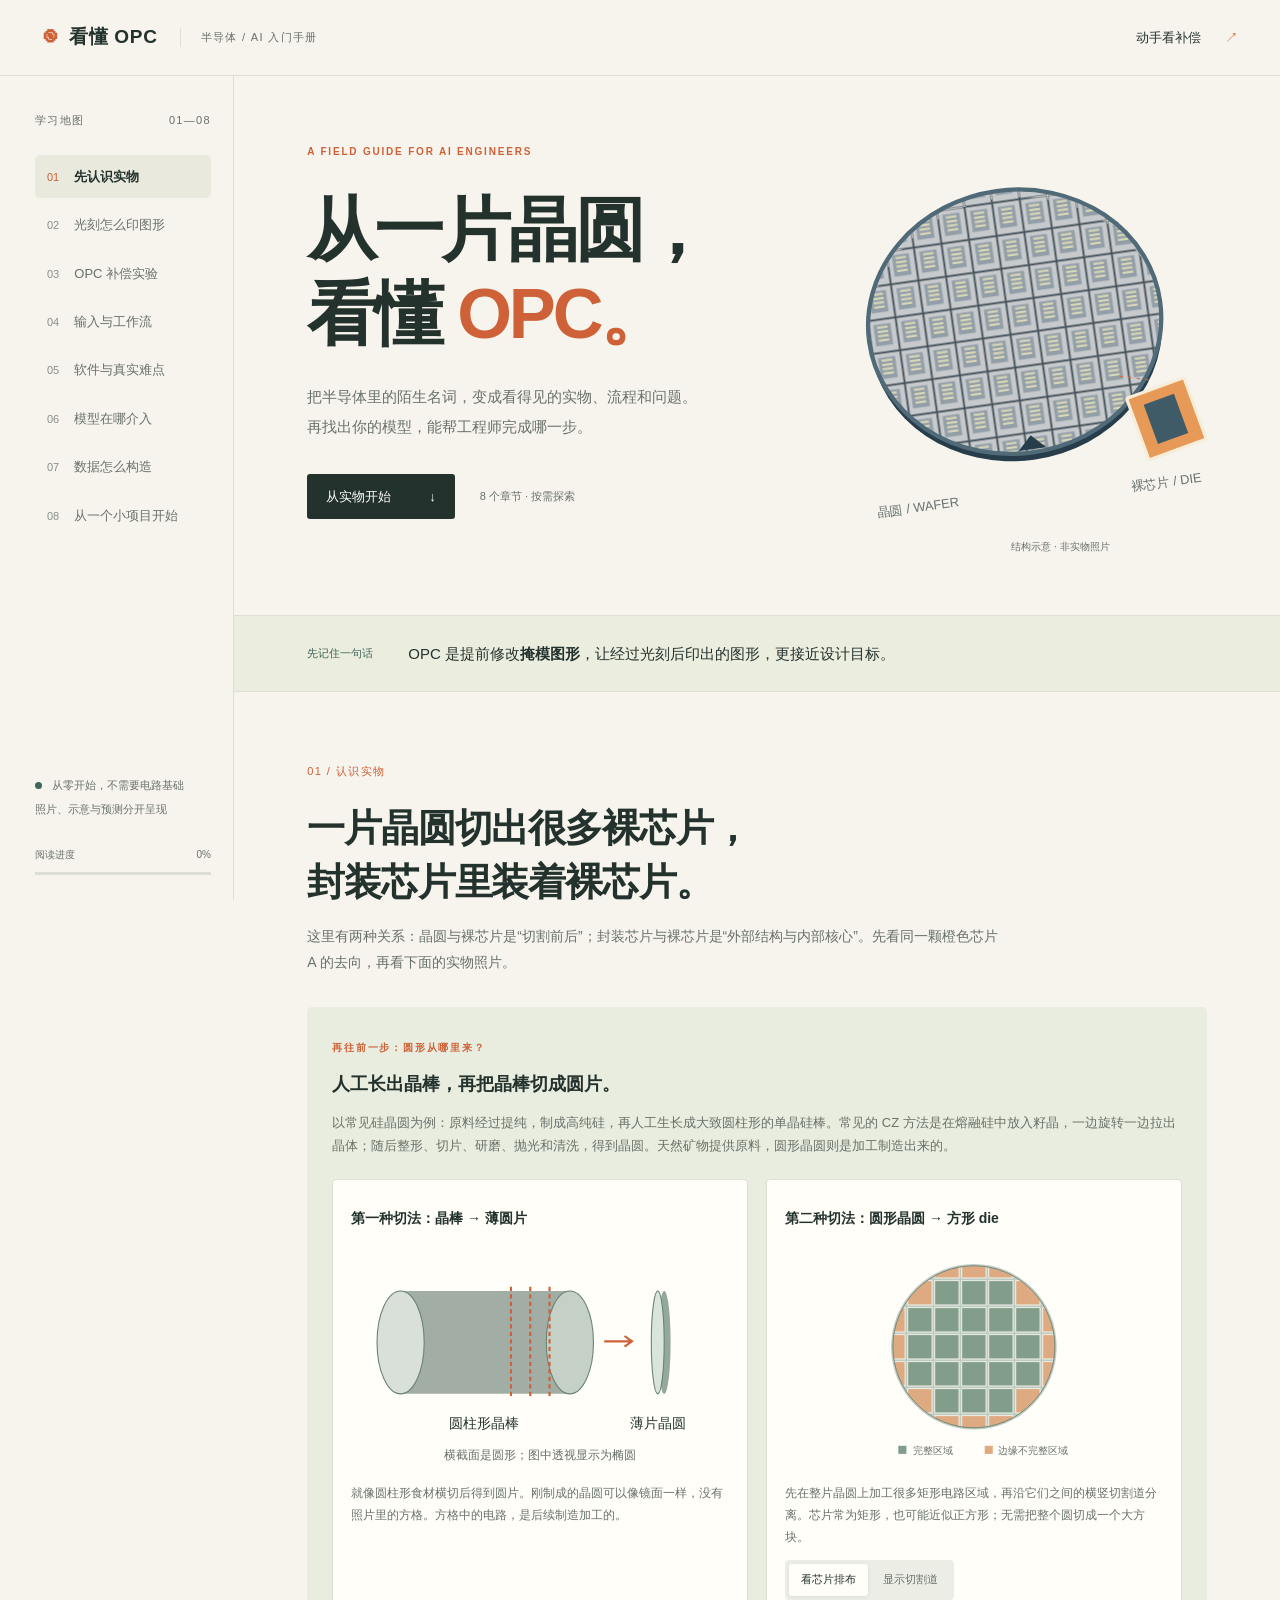
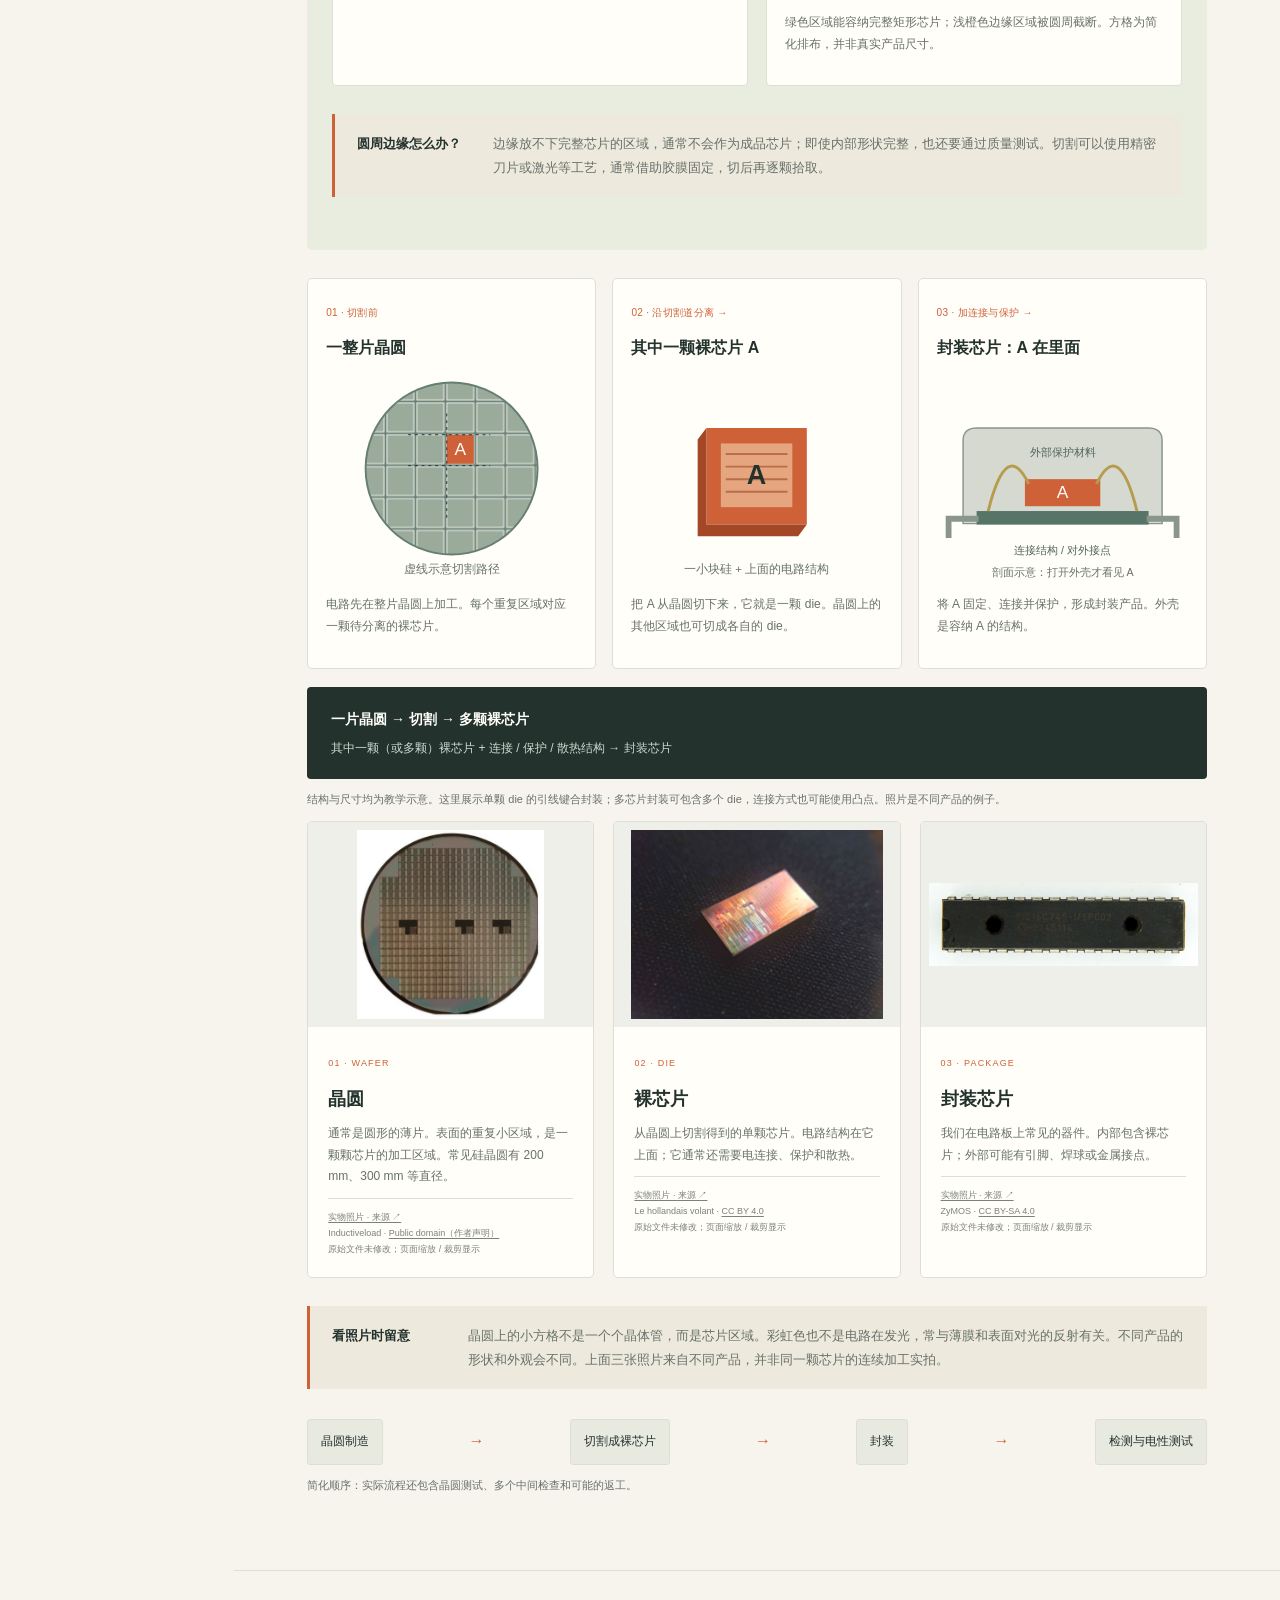
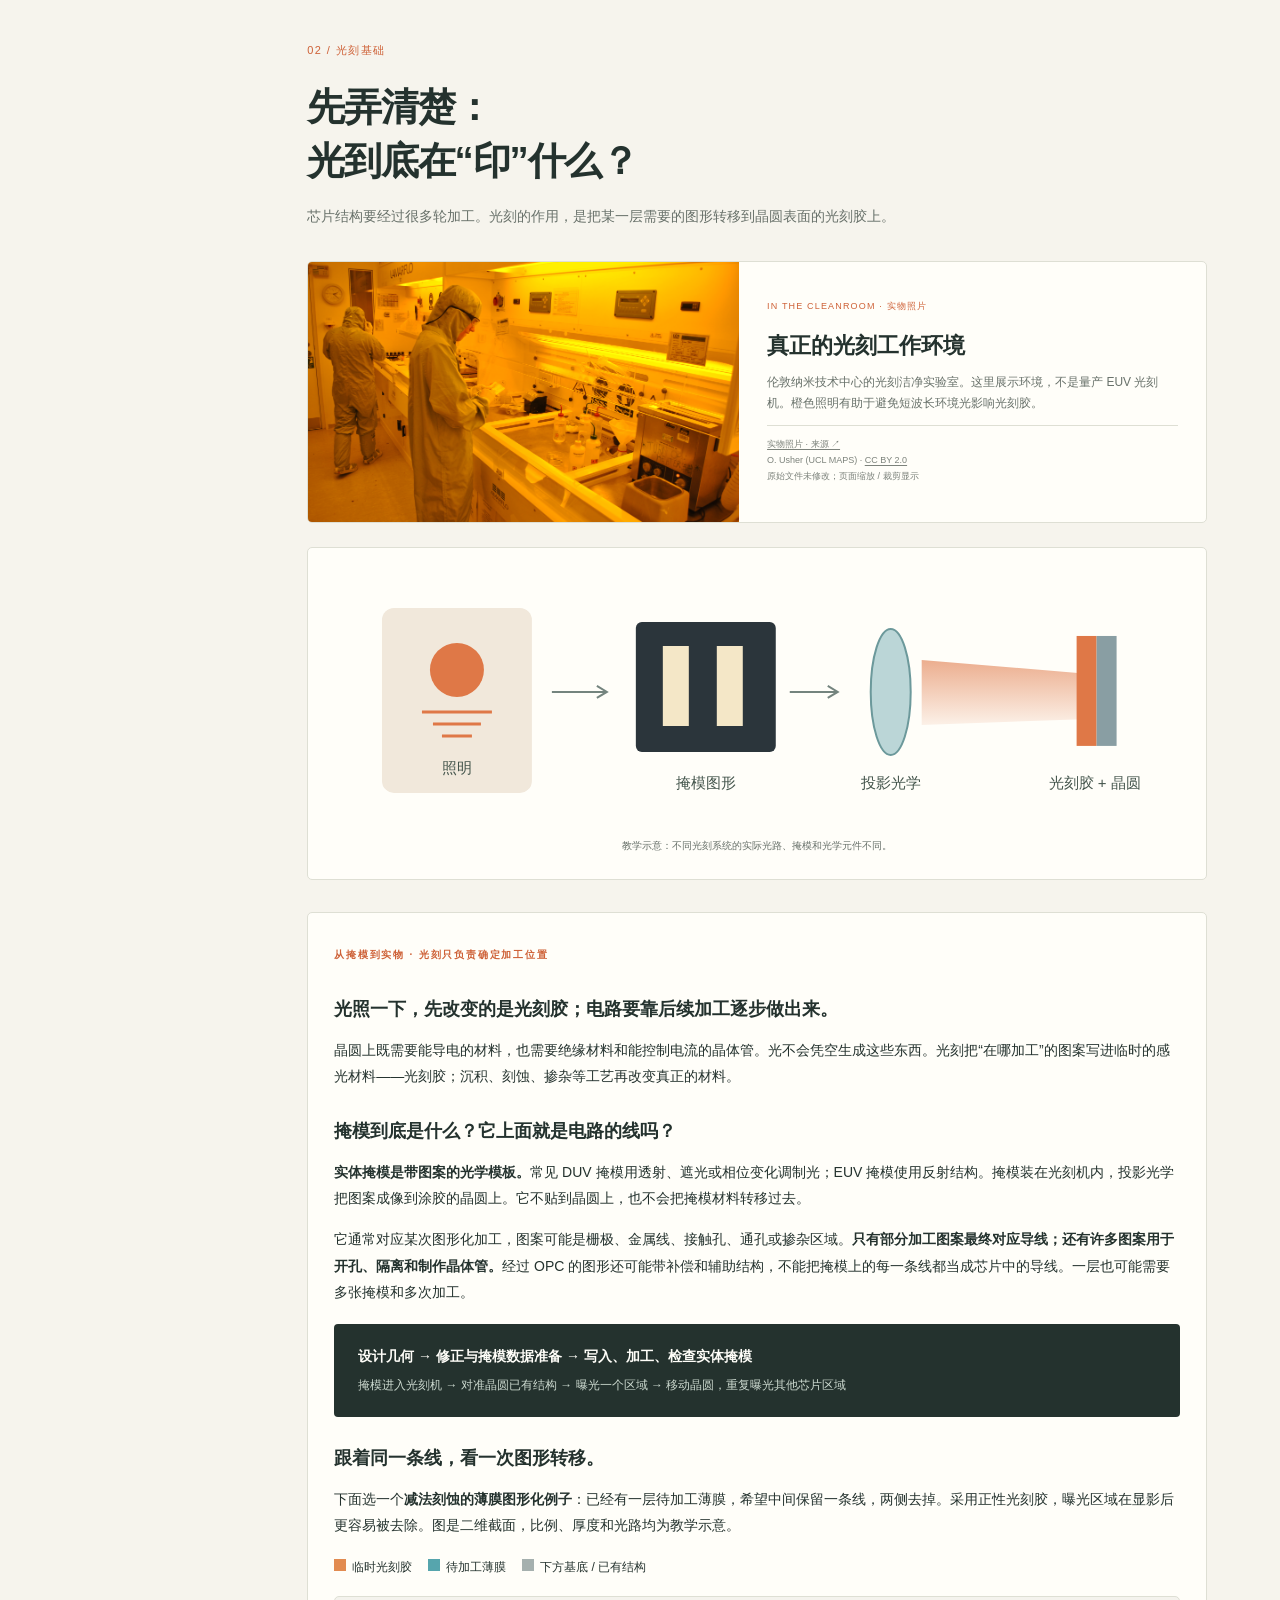
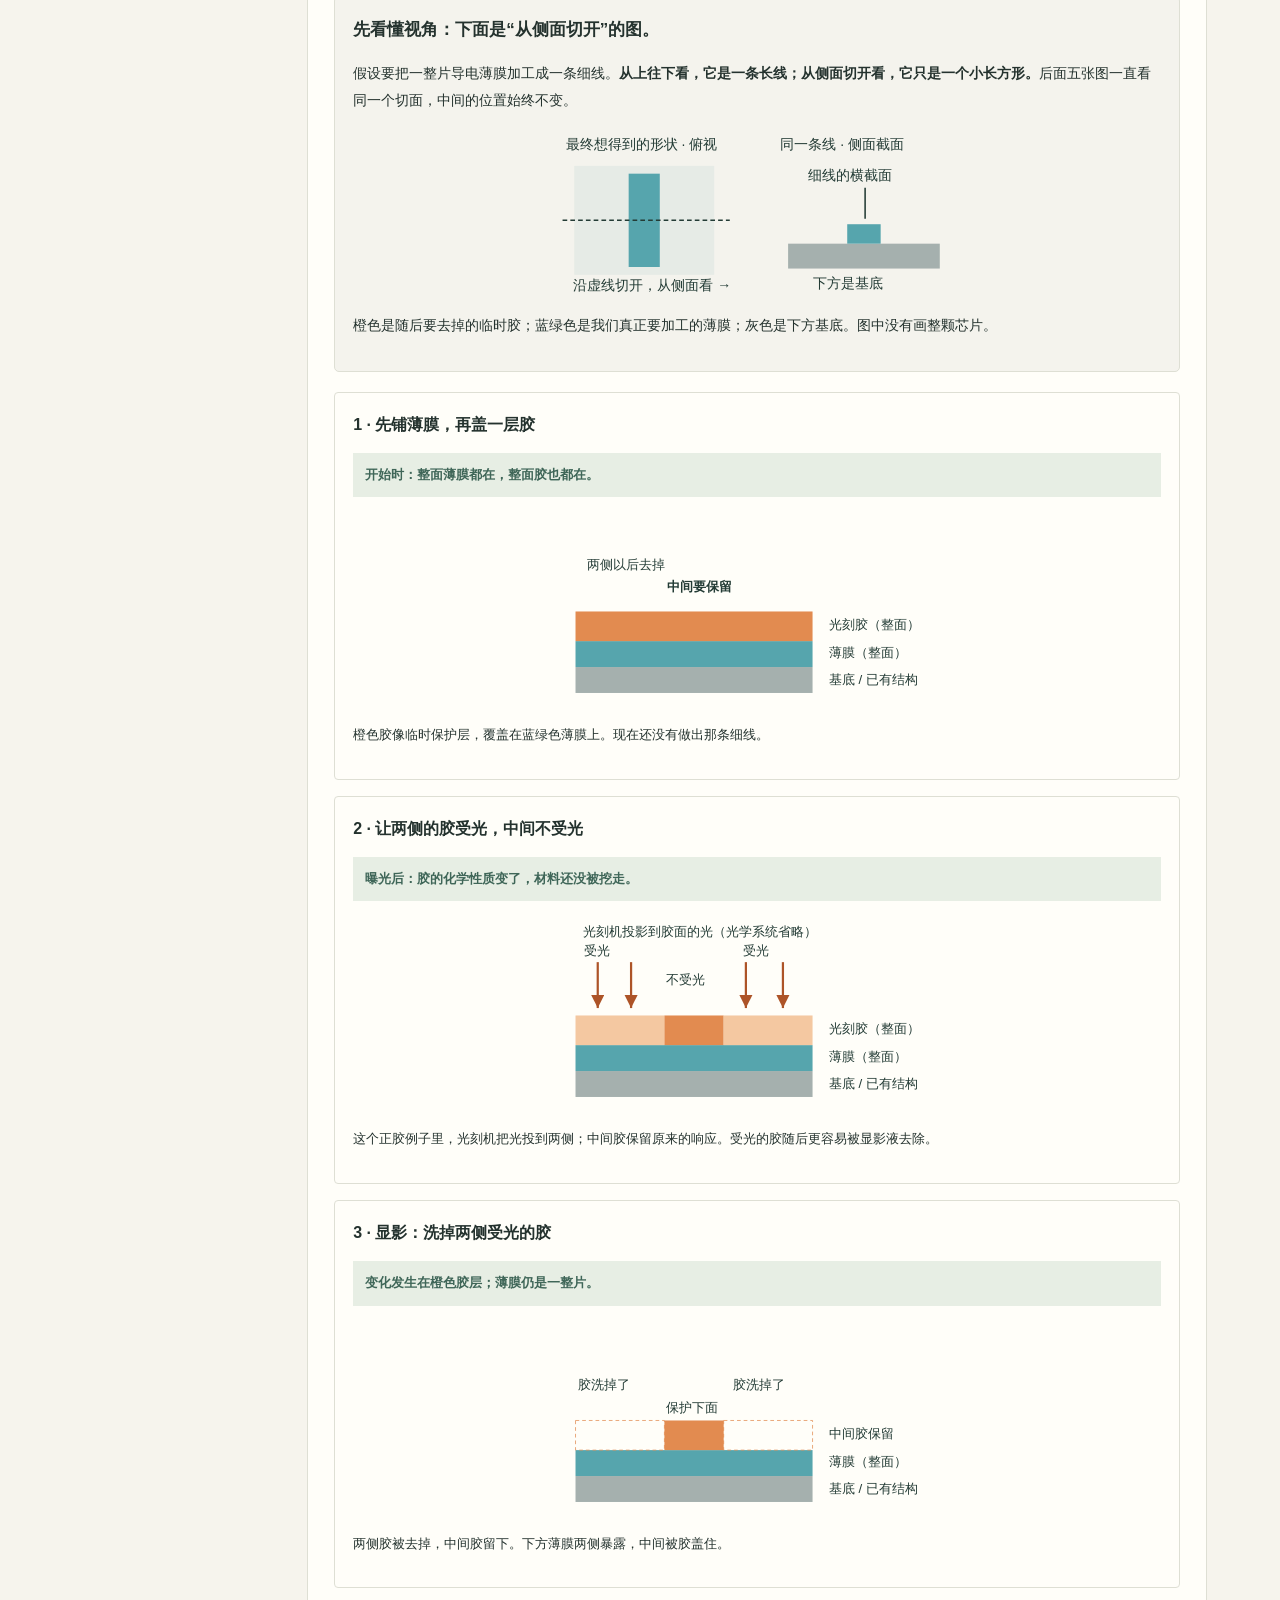
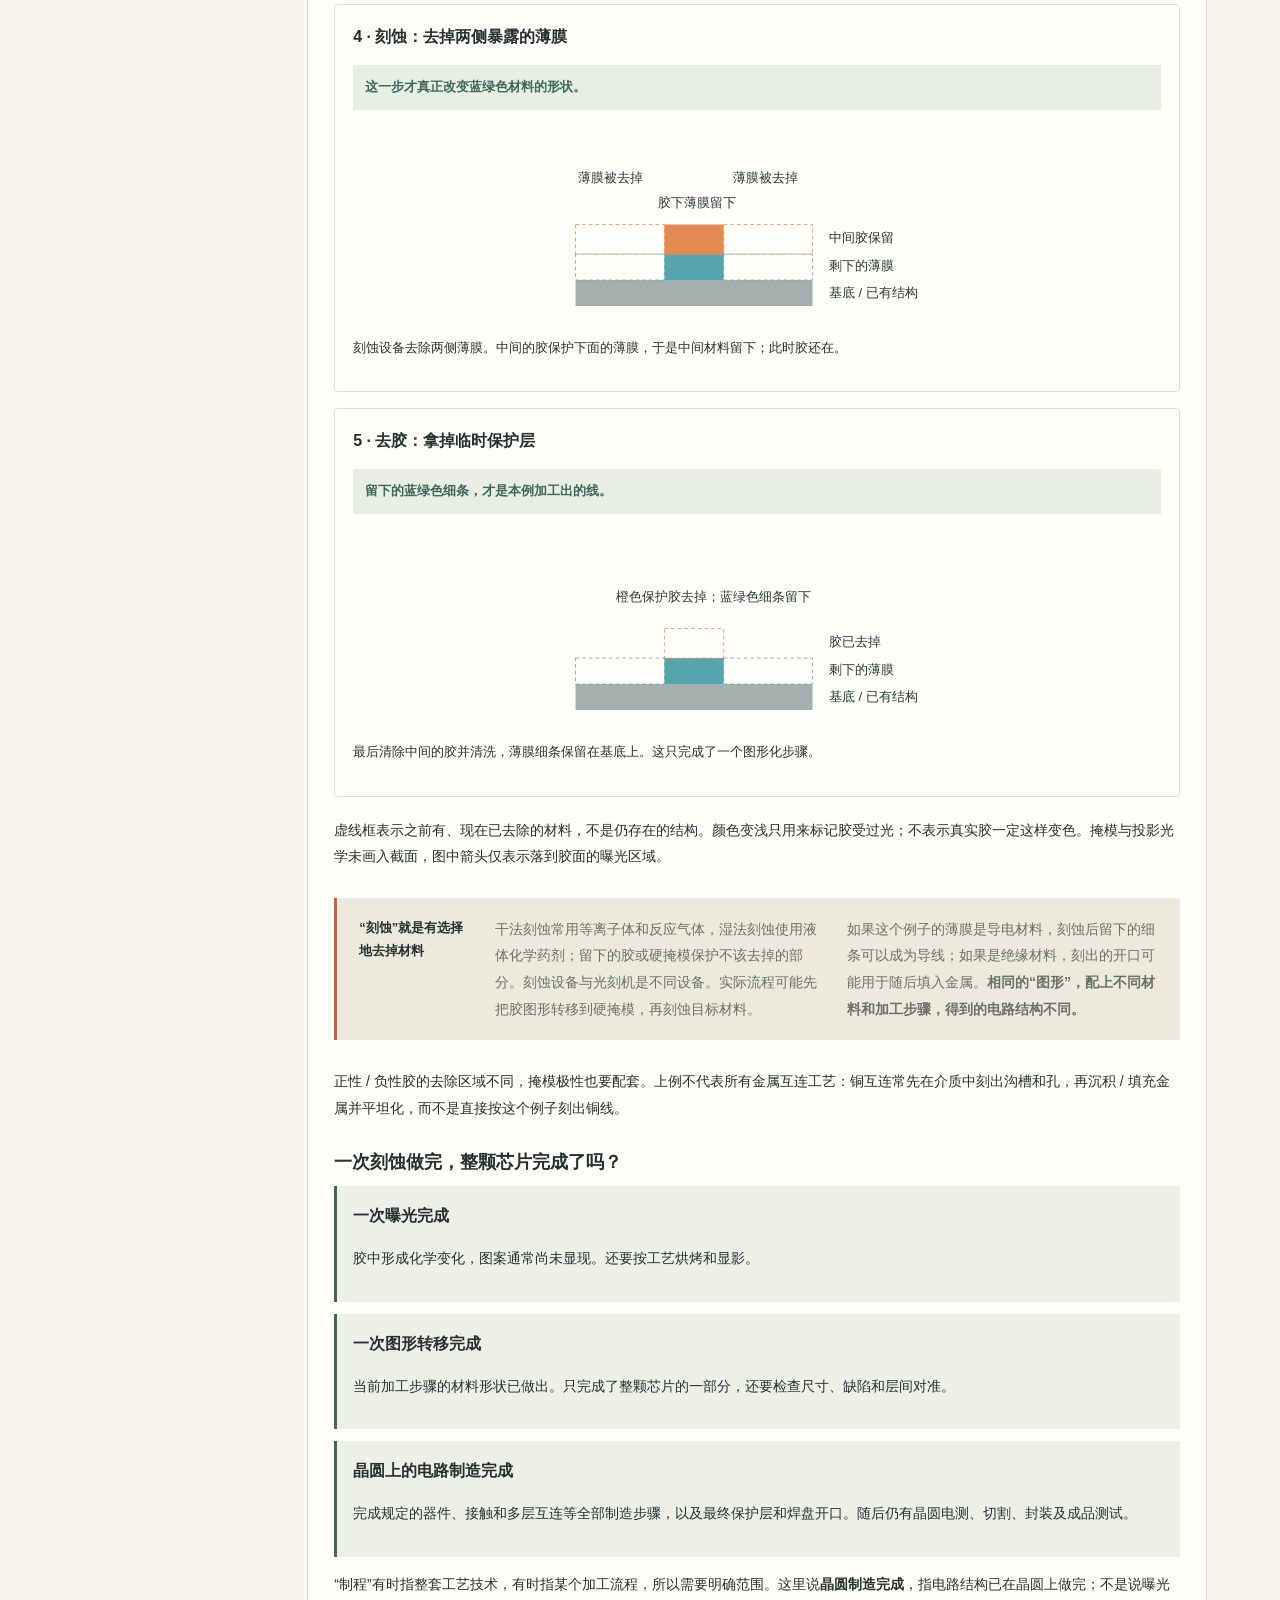
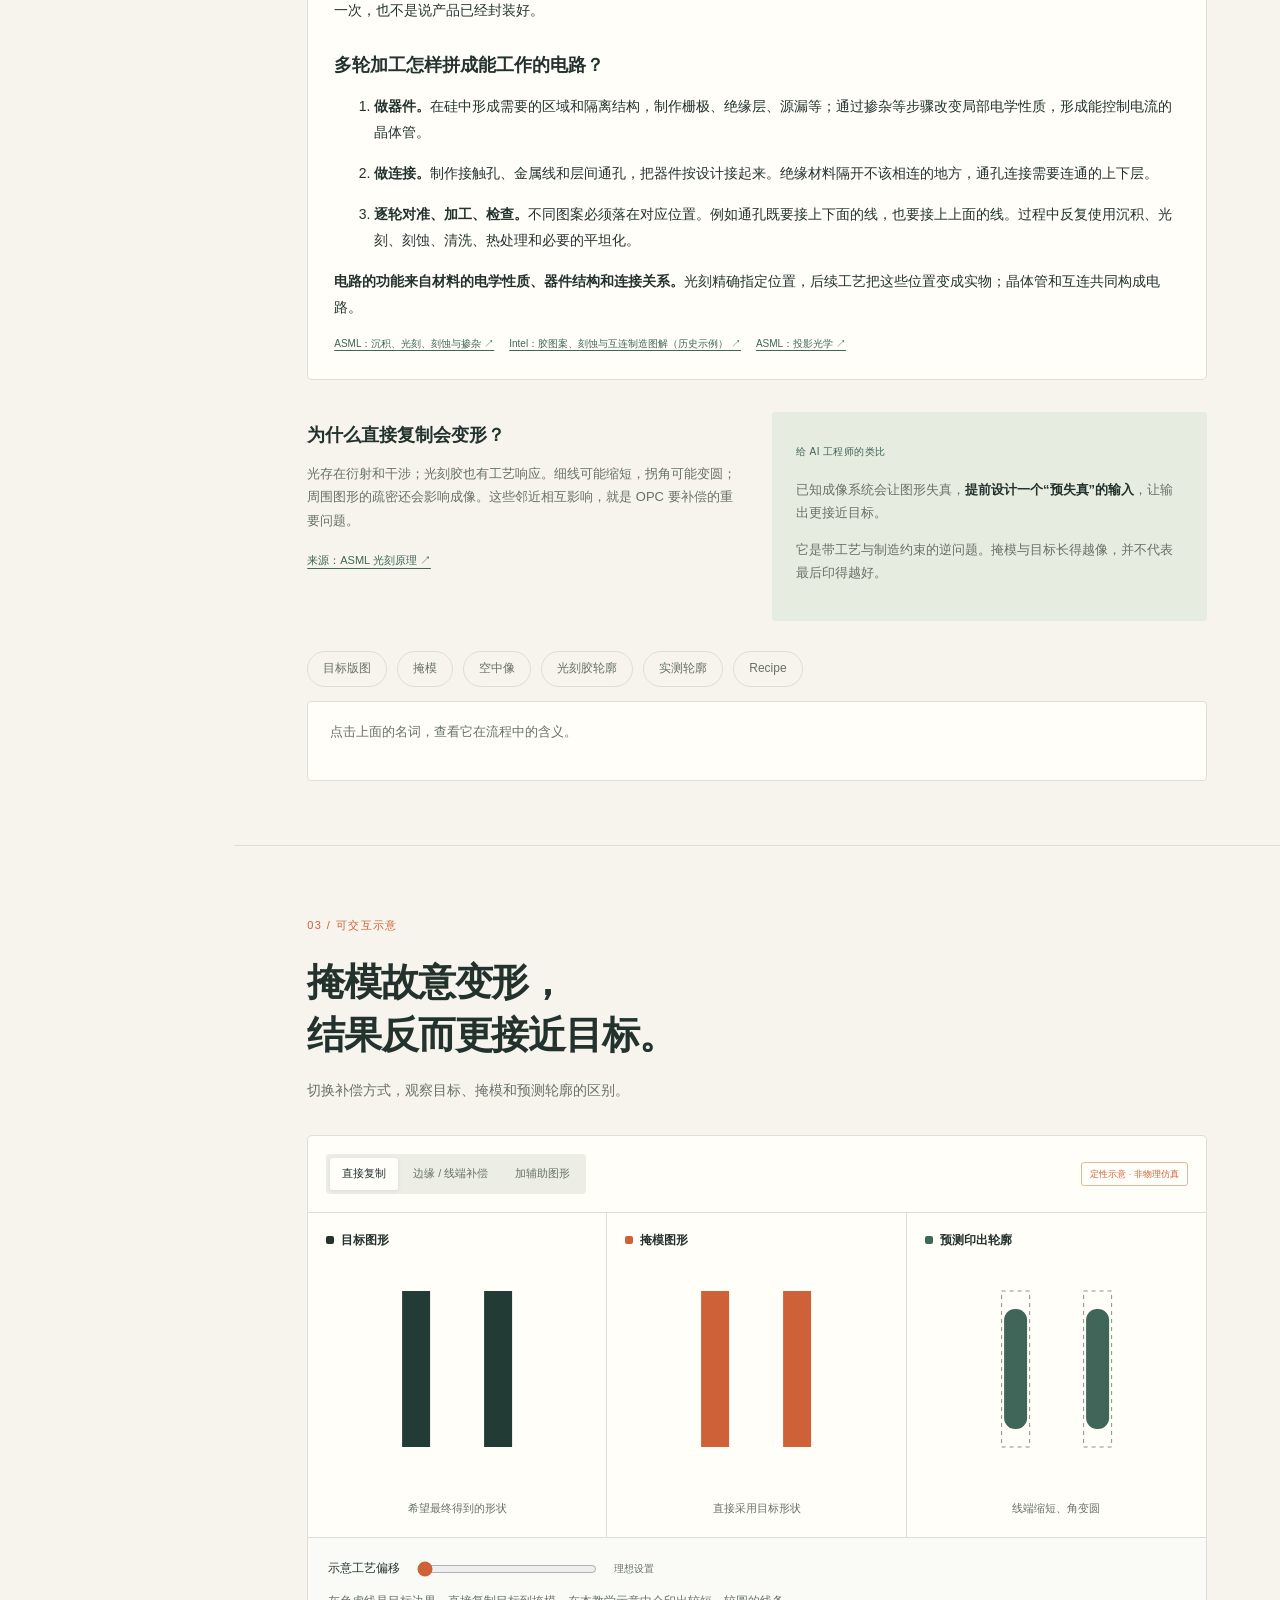
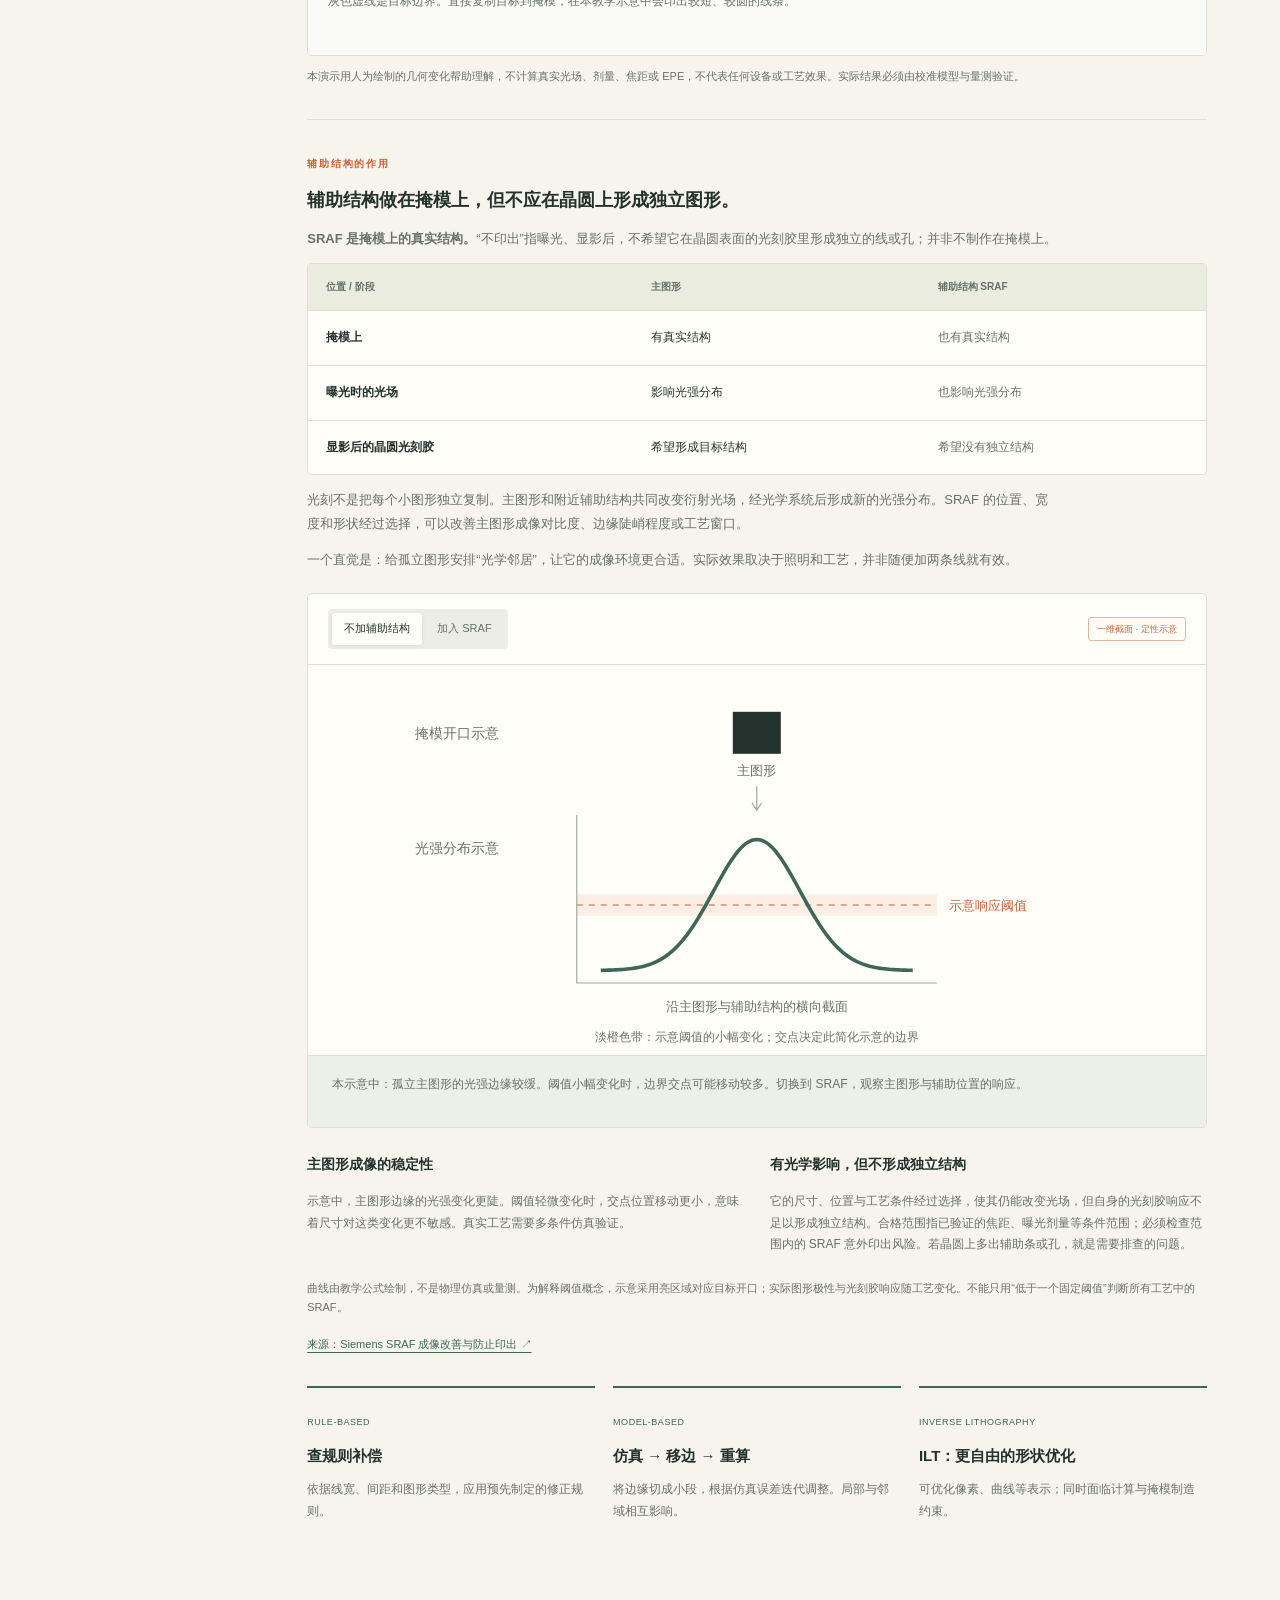
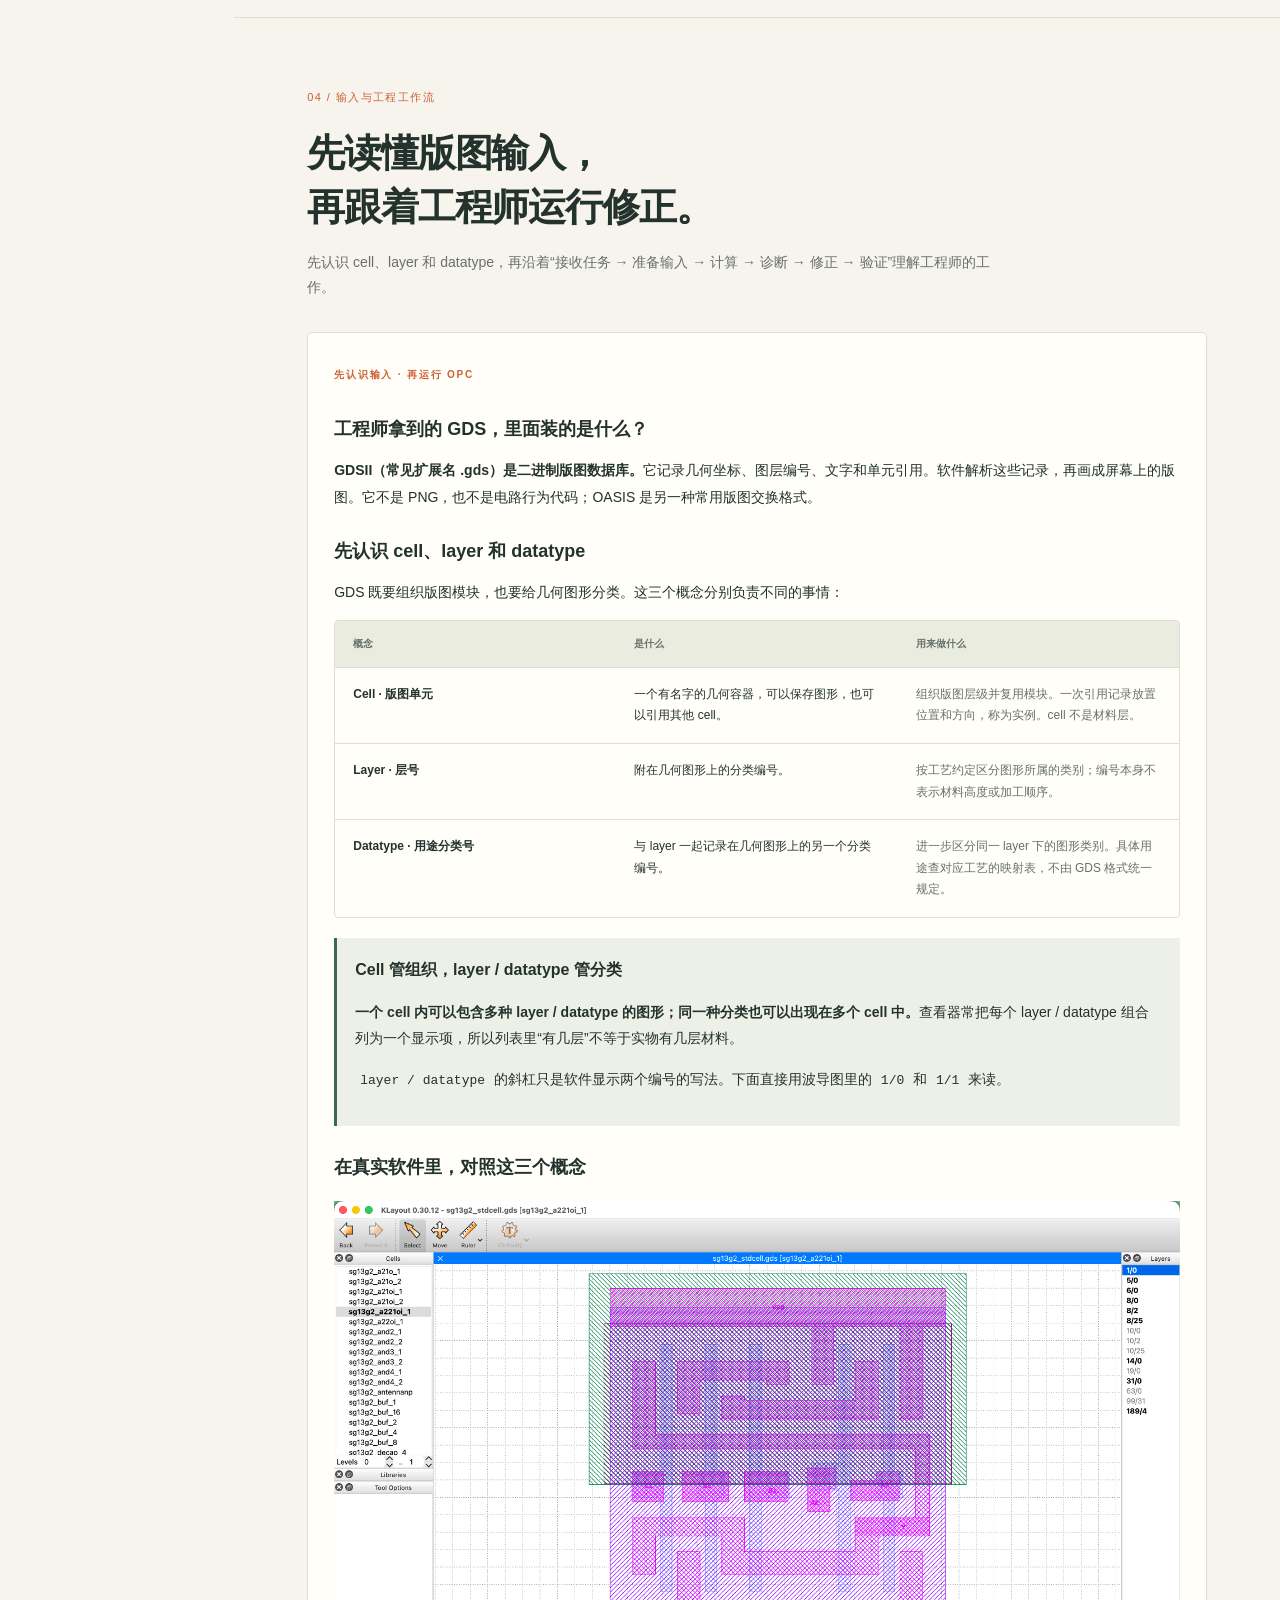
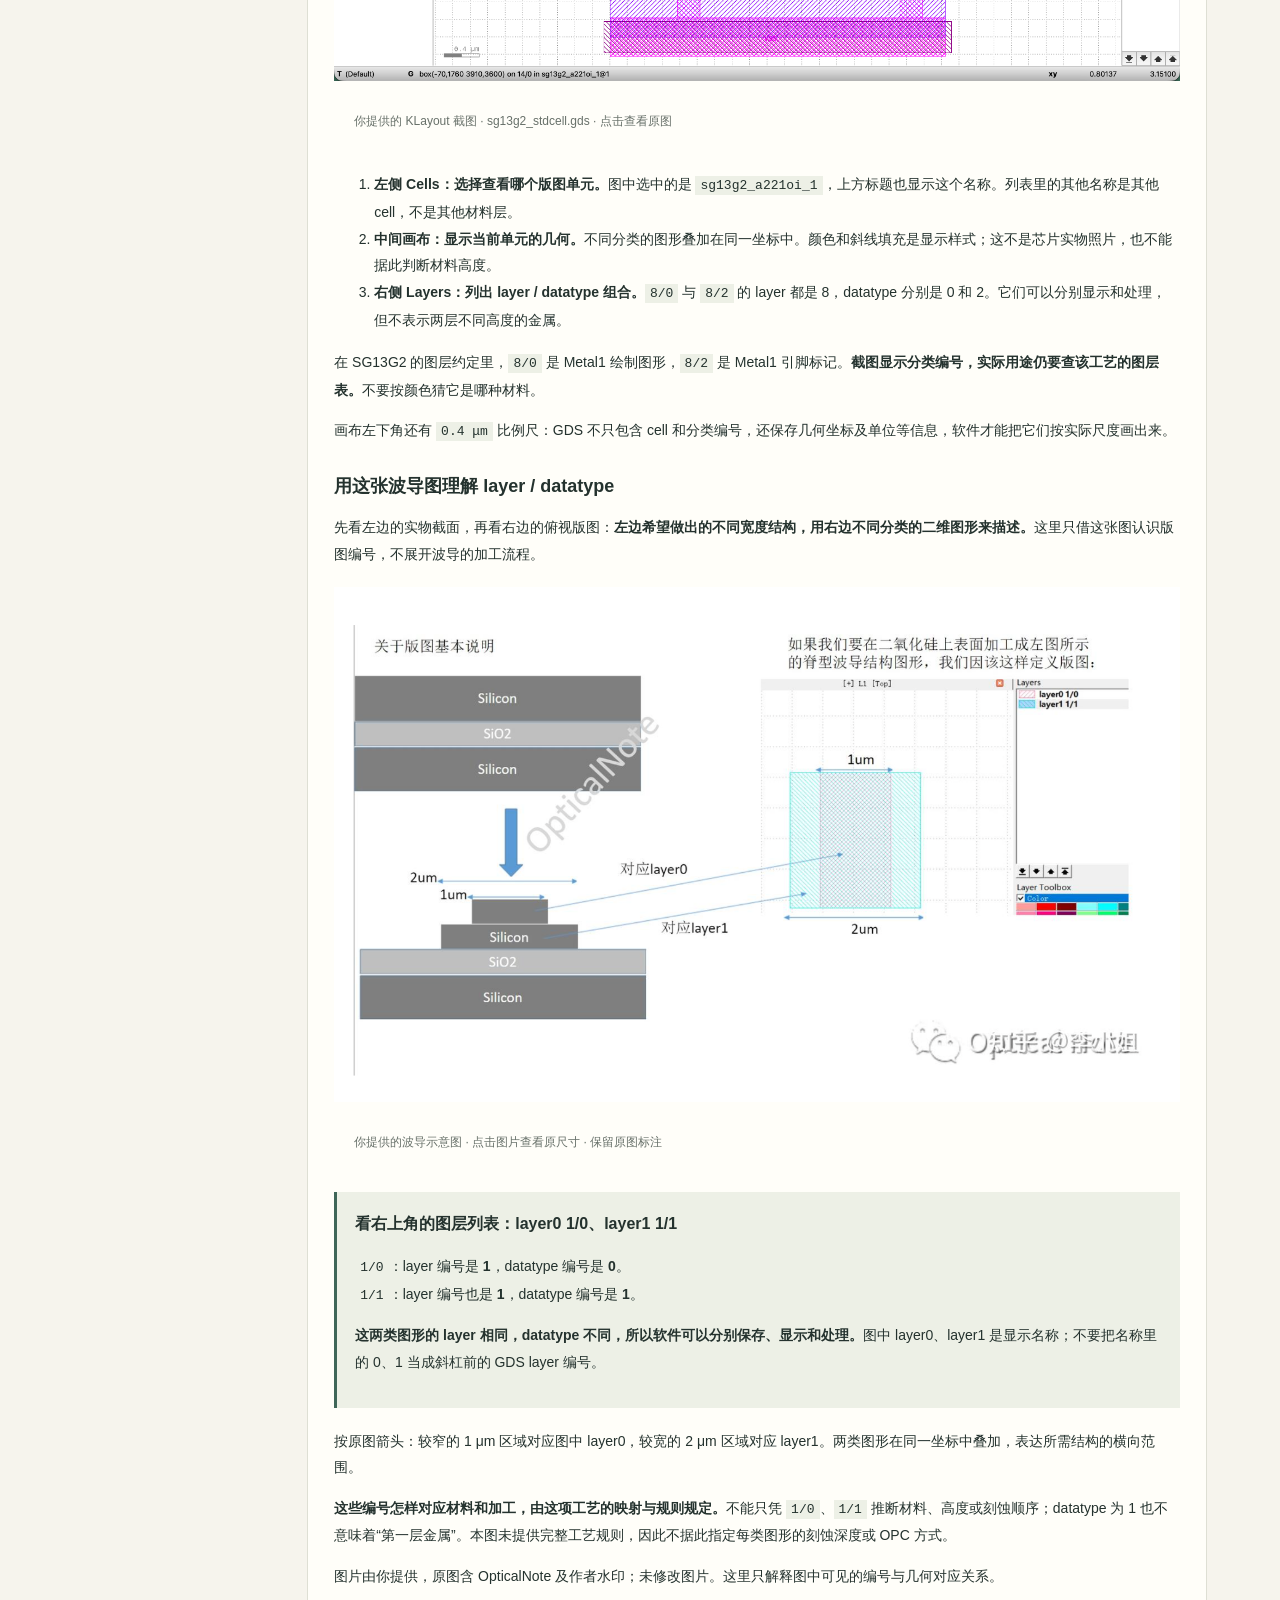
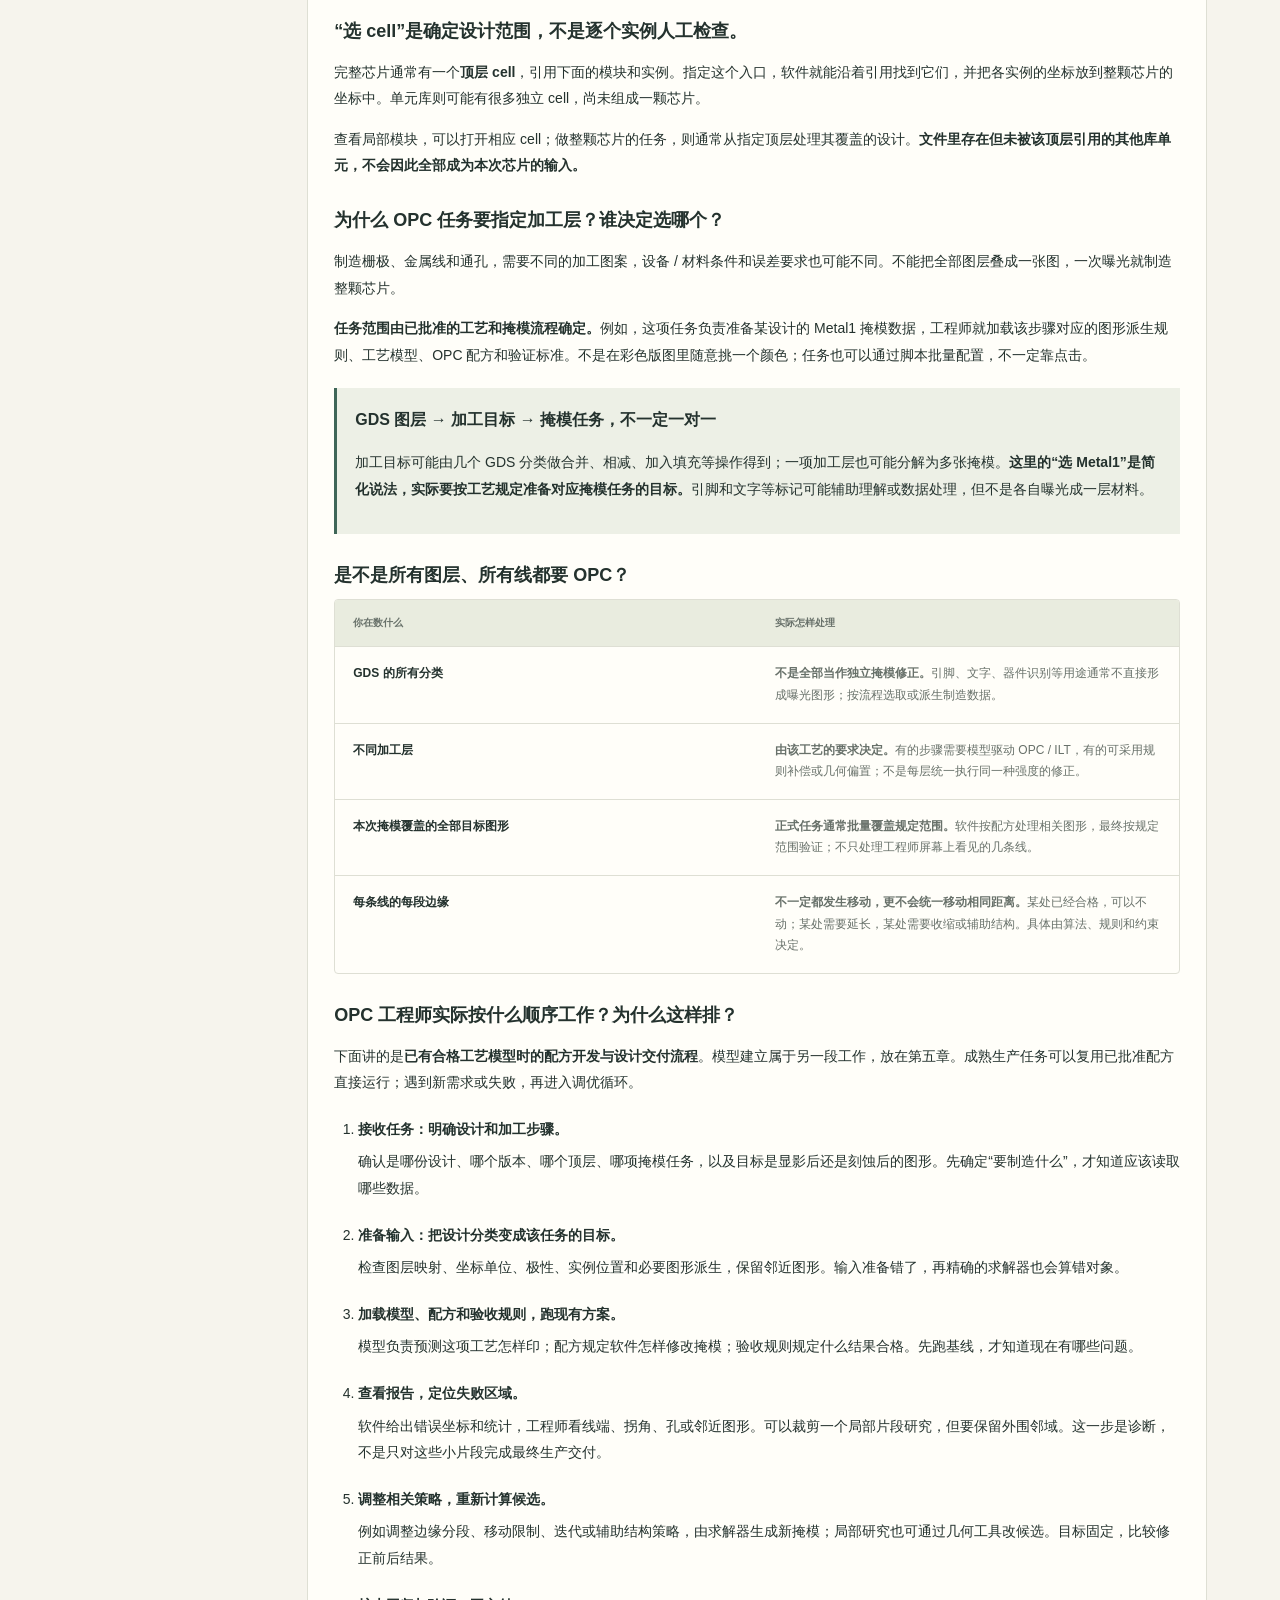
==== index.html @ 38f3eecf "Add supplied KLayout screenshot with cell and layer datatype explanation" ====
<!doctype html>
<html lang="zh-CN">
<head><meta charset="UTF-8"><meta name="viewport" content="width=device-width, initial-scale=1"><meta name="description" content="给 AI 工程师的 OPC 图解入门。认识晶圆、裸芯片、封装，探索光刻补偿、工具流程和模型数据。"><title>看懂 OPC · 从晶圆到模型</title><link rel="stylesheet" href="style.css?v=klayout-example"><style>.fabrication-steps svg{width:100%;max-width:400px;margin:8px auto}.fabrication-reading svg{width:100%;max-width:420px;margin:14px auto}</style></head>
<body>
<header class="topbar"><a class="brand" href="#"><span class="brand-icon">◉</span> 看懂 OPC<span class="brand-sub">半导体 / AI 入门手册</span></a><a class="top-action" href="#lab">动手看补偿 <span>↗</span></a></header>
<aside class="sidebar"><div class="sidebar-label">学习地图 <span>01—08</span></div><nav aria-label="章节导航"><a href="#objects">01 <span>先认识实物</span></a><a href="#lithography">02 <span>光刻怎么印图形</span></a><a href="#lab">03 <span>OPC 补偿实验</span></a><a href="#pipeline">04 <span>输入与工作流</span></a><a href="#tools">05 <span>软件与真实难点</span></a><a href="#ai">06 <span>模型在哪介入</span></a><a href="#data">07 <span>数据怎么构造</span></a><a href="#start">08 <span>从一个小项目开始</span></a></nav><div class="sidebar-note"><span class="tiny-dot"></span> 从零开始，不需要电路基础<br>照片、示意与预测分开呈现</div><div class="progress-label">阅读进度 <span id="progress-text">0%</span></div><div class="progress-track"><i id="progress-bar"></i></div></aside>
<main>
<section class="hero"><div class="eyebrow">A FIELD GUIDE FOR AI ENGINEERS</div><h1>从一片晶圆，<br>看懂 <em>OPC。</em></h1><p class="hero-copy">把半导体里的陌生名词，变成看得见的实物、流程和问题。<br>再找出你的模型，能帮工程师完成哪一步。</p><div class="hero-bottom"><a class="button" href="#objects">从实物开始 <span>↓</span></a><span>8 个章节 · 按需探索</span></div><div class="hero-diagram" aria-label="晶圆到裸芯片到封装的教学示意"><svg viewBox="0 0 400 340" role="img"><defs><pattern id="wafer-grid" width="26" height="31" patternUnits="userSpaceOnUse"><rect width="25" height="30" fill="#c7cacc" stroke="#666e73" stroke-width="1"/><rect x="4" y="4" width="16" height="20" fill="#939fa8"/><path d="M7 7h10M7 11h10M7 15h10M7 19h10" stroke="#d7d6b7" stroke-width="2"/></pattern></defs><ellipse cx="187" cy="150" rx="137" ry="123" fill="#273d4c"/><ellipse cx="187" cy="143" rx="137" ry="123" fill="url(#wafer-grid)" stroke="#516a78" stroke-width="4"/><path d="M174 263l13-13 13 13" fill="#273d4c"/><rect x="286" y="222" width="57" height="61" rx="2" fill="#e79a57" stroke="#f7edd8" stroke-width="3" transform="rotate(-12 314 252)"/><rect x="299" y="233" width="30" height="39" fill="#405b68" transform="rotate(-12 314 252)"/><path d="M277 207l29 8" stroke="#d96835" stroke-dasharray="3 5"/><text x="35" y="306" fill="#66716f" font-size="12">晶圆 / WAFER</text><text x="273" y="315" fill="#66716f" font-size="12">裸芯片 / DIE</text></svg><span class="diagram-label">结构示意 · 非实物照片</span></div></section>
<div class="intro-strip"><span>先记住一句话</span><p>OPC 是提前修改<strong>掩模图形</strong>，让经过光刻后印出的图形，更接近设计目标。</p></div>

<section id="objects" class="chapter"><div class="chapter-head"><span class="chapter-number">01 / 认识实物</span><h2>一片晶圆切出很多裸芯片，<br>封装芯片里装着裸芯片。</h2><p>这里有两种关系：晶圆与裸芯片是“切割前后”；封装芯片与裸芯片是“外部结构与内部核心”。先看同一颗橙色芯片 A 的去向，再看下面的实物照片。</p></div>
<div class="wafer-origin" id="wafer-origin"><span class="eyebrow">再往前一步：圆形从哪里来？</span><h3>人工长出晶棒，再把晶棒切成圆片。</h3><p>以常见硅晶圆为例：原料经过提纯，制成高纯硅，再人工生长成大致圆柱形的单晶硅棒。常见的 CZ 方法是在熔融硅中放入籽晶，一边旋转一边拉出晶体；随后整形、切片、研磨、抛光和清洗，得到晶圆。天然矿物提供原料，圆形晶圆则是加工制造出来的。</p>
<div class="wafer-origin-grid"><article><h4>第一种切法：晶棒 → 薄圆片</h4><svg viewBox="0 0 350 210" role="img" aria-label="圆柱形硅晶棒沿横截面切成薄片，圆截面决定晶圆是圆形"><path d="M45 42h158v96H45z" fill="#a2aea5"/><ellipse cx="45" cy="90" rx="22" ry="48" fill="#d9dfd9" stroke="#698173"/><ellipse cx="203" cy="90" rx="22" ry="48" fill="#c5d1c7" stroke="#698173"/><path d="M148 38v104M166 38v104M184 38v104" stroke="#ce6137" stroke-width="2" stroke-dasharray="4 3"/><path d="M235 89h26m-7-5 7 5-7 5" fill="none" stroke="#ce6137" stroke-width="2"/><ellipse cx="291" cy="90" rx="6" ry="48" fill="#95a99b"/><ellipse cx="285" cy="90" rx="6" ry="48" fill="#d9e4da" stroke="#698173"/><text x="123" y="170" text-anchor="middle" font-size="13" fill="#24322e">圆柱形晶棒</text><text x="285" y="170" text-anchor="middle" font-size="13" fill="#24322e">薄片晶圆</text><text x="175" y="199" text-anchor="middle" font-size="11" fill="#68716a">横截面是圆形；图中透视显示为椭圆</text></svg><p>就像圆柱形食材横切后得到圆片。刚制成的晶圆可以像镜面一样，没有照片里的方格。方格中的电路，是后续制造加工的。</p></article>
<article><h4>第二种切法：圆形晶圆 → 方形 die</h4><svg id="dicing-figure" viewBox="0 0 350 250" role="img" aria-label="圆形晶圆中排列矩形芯片，完整芯片位于内部，边缘不完整区域不会作为成品芯片"></svg><p>先在整片晶圆上加工很多矩形电路区域，再沿它们之间的横竖切割道分离。芯片常为矩形，也可能近似正方形；无需把整个圆切成一个大方块。</p><div class="segmented" role="group" aria-label="查看晶圆切割"><button data-dicing="layout" class="active" aria-pressed="true">看芯片排布</button><button data-dicing="cuts" aria-pressed="false">显示切割道</button></div><p id="dicing-caption" class="small" aria-live="polite"></p></article></div>
<div class="note"><strong>圆周边缘怎么办？</strong><p>边缘放不下完整芯片的区域，通常不会作为成品芯片；即使内部形状完整，也还要通过质量测试。切割可以使用精密刀片或激光等工艺，通常借助胶膜固定，切后再逐颗拾取。</p></div>
</div>
<div class="relationship-grid">
<article class="relationship-step"><span class="step-kicker">01 · 切割前</span><h3>一整片晶圆</h3><svg viewBox="0 0 260 220" role="img" aria-label="晶圆上有多个芯片区域，其中 A 被高亮"><defs><clipPath id="rel-circle"><circle cx="130" cy="102" r="88"/></clipPath><pattern id="rel-grid" width="31" height="33" patternUnits="userSpaceOnUse"><rect x="1" y="1" width="28" height="30" fill="#9aaa9b" stroke="#f6f4ed" stroke-width="1"/></pattern></defs><circle cx="130" cy="102" r="90" fill="#657e72"/><circle cx="130" cy="102" r="88" fill="url(#rel-grid)"/><g clip-path="url(#rel-circle)"><rect x="125" y="67" width="28" height="30" fill="#ce6137"/><text x="139" y="88" fill="white" font-size="18" text-anchor="middle">A</text></g><path d="M125 45v110M85 67h85M85 99h85" stroke="#24322e" stroke-width="1" stroke-dasharray="3 4"/><text x="130" y="210" text-anchor="middle" fill="#68716a" font-size="12">虚线示意切割路径</text></svg><p>电路先在整片晶圆上加工。每个重复区域对应一颗待分离的裸芯片。</p></article>
<article class="relationship-step"><span class="step-kicker">02 · 沿切割道分离 →</span><h3>其中一颗裸芯片 A</h3><svg viewBox="0 0 260 220" role="img" aria-label="从晶圆切下的橙色裸芯片 A"><path d="M78 60h104v100H78z" fill="#ce6137"/><path d="M78 160h104l-9 12H69V72l9-12z" fill="#a34727"/><rect x="93" y="76" width="74" height="66" fill="#e5a57e"/><path d="M98 87h64M98 100h64M98 113h64M98 126h64" stroke="#bb6c49" stroke-width="2"/><text x="130" y="118" fill="#24322e" font-size="28" font-weight="600" text-anchor="middle">A</text><text x="130" y="210" text-anchor="middle" fill="#68716a" font-size="12">一小块硅 + 上面的电路结构</text></svg><p>把 A 从晶圆切下来，它就是一颗 die。晶圆上的其他区域也可切成各自的 die。</p></article>
<article class="relationship-step"><span class="step-kicker">03 · 加连接与保护 →</span><h3>封装芯片：A 在里面</h3><svg viewBox="0 0 260 220" role="img" aria-label="引线键合封装剖面，内部为裸芯片 A，外部为保护材料和连接结构"><path d="M27 73q0-13 14-13h178q14 0 14 13v86H27z" fill="#d5d9cf" stroke="#899689" stroke-width="1.5"/><rect x="41" y="146" width="178" height="14" fill="#567568"/><rect x="91" y="113" width="78" height="28" fill="#ce6137"/><text x="130" y="133" fill="white" font-size="18" text-anchor="middle">A</text><path d="M95 118Q72 70 53 146M165 118Q188 70 207 146" fill="none" stroke="#b79c50" stroke-width="3"/><path d="M43 154H12v20M217 154h31v20" fill="none" stroke="#899689" stroke-width="6"/><text x="130" y="89" fill="#53645b" font-size="11" text-anchor="middle">外部保护材料</text><text x="130" y="190" fill="#53645b" font-size="11" text-anchor="middle">连接结构 / 对外接点</text><text x="130" y="213" fill="#68716a" font-size="11" text-anchor="middle">剖面示意：打开外壳才看见 A</text></svg><p>将 A 固定、连接并保护，形成封装产品。外壳是容纳 A 的结构。</p></article>
</div>
<div class="relationship-equation"><strong>一片晶圆 → 切割 → 多颗裸芯片</strong><span>其中一颗（或多颗）裸芯片 + 连接 / 保护 / 散热结构 → 封装芯片</span></div>
<p class="small muted">结构与尺寸均为教学示意。这里展示单颗 die 的引线键合封装；多芯片封装可包含多个 die，连接方式也可能使用凸点。照片是不同产品的例子。</p>
<div class="photo-grid"><figure class="photo-card" data-photo="wafer"><div class="photo-frame"><div class="photo-loading">晶圆实物照片</div></div><figcaption><span class="photo-tag">01 · WAFER</span><h3>晶圆</h3><p>通常是圆形的薄片。表面的重复小区域，是一颗颗芯片的加工区域。常见硅晶圆有 200 mm、300 mm 等直径。</p><div class="photo-credit"></div></figcaption></figure><figure class="photo-card" data-photo="die"><div class="photo-frame"><div class="photo-loading">裸芯片实物照片</div></div><figcaption><span class="photo-tag">02 · DIE</span><h3>裸芯片</h3><p>从晶圆上切割得到的单颗芯片。电路结构在它上面；它通常还需要电连接、保护和散热。</p><div class="photo-credit"></div></figcaption></figure><figure class="photo-card" data-photo="package"><div class="photo-frame"><div class="photo-loading">封装芯片实物照片</div></div><figcaption><span class="photo-tag">03 · PACKAGE</span><h3>封装芯片</h3><p>我们在电路板上常见的器件。内部包含裸芯片；外部可能有引脚、焊球或金属接点。</p><div class="photo-credit"></div></figcaption></figure></div><div class="note"><strong>看照片时留意</strong><p>晶圆上的小方格不是一个个晶体管，而是芯片区域。彩虹色也不是电路在发光，常与薄膜和表面对光的反射有关。不同产品的形状和外观会不同。上面三张照片来自不同产品，并非同一颗芯片的连续加工实拍。</p></div><div class="journey"><span>晶圆制造</span><b>→</b><span>切割成裸芯片</span><b>→</b><span>封装</span><b>→</b><span>检测与电性测试</span></div><p class="small muted">简化顺序：实际流程还包含晶圆测试、多个中间检查和可能的返工。</p></section>

<section id="lithography" class="chapter"><div class="chapter-head"><span class="chapter-number">02 / 光刻基础</span><h2>先弄清楚：<br>光到底在“印”什么？</h2><p>芯片结构要经过很多轮加工。光刻的作用，是把某一层需要的图形转移到晶圆表面的光刻胶上。</p></div><figure class="photo-card lab-photo" data-photo="machine"><div class="photo-frame"><div class="photo-loading">真实光刻实验室</div></div><figcaption><span class="photo-tag">IN THE CLEANROOM · 实物照片</span><h3>真正的光刻工作环境</h3><p>伦敦纳米技术中心的光刻洁净实验室。这里展示环境，不是量产 EUV 光刻机。橙色照明有助于避免短波长环境光影响光刻胶。</p><div class="photo-credit"></div></figcaption></figure><div class="litho-panel"><svg viewBox="0 0 850 265" role="img" aria-label="光源通过掩模与投影光学，在光刻胶上形成图形的示意"><defs><linearGradient id="beam" x1="0" y1="0" x2="0" y2="1"><stop offset="0" stop-color="#df7847" stop-opacity=".6"/><stop offset="1" stop-color="#df7847" stop-opacity=".1"/></linearGradient></defs><rect x="50" y="36" width="150" height="185" rx="12" fill="#f1e8db"/><circle cx="125" cy="98" r="27" fill="#df7847"/><path d="M90 140h70M101 152h48M110 164h30" stroke="#df7847" stroke-width="3"/><text x="125" y="201" text-anchor="middle" class="svg-title">照明</text><path d="M220 120h55" stroke="#74847e" stroke-width="2"/><path d="m265 114 10 6-10 6" fill="none" stroke="#74847e" stroke-width="2"/><rect x="304" y="50" width="140" height="130" rx="6" fill="#2b353b"/><path d="M331 74v80h26V74M385 74v80h26V74" fill="#f4e7c7"/><text x="374" y="216" text-anchor="middle" class="svg-title">掩模图形</text><path d="M458 120h48" stroke="#74847e" stroke-width="2"/><path d="m496 114 10 6-10 6" fill="none" stroke="#74847e" stroke-width="2"/><ellipse cx="559" cy="120" rx="20" ry="63" fill="#bbd6d7" stroke="#6c999b" stroke-width="2"/><text x="559" y="216" text-anchor="middle" class="svg-title">投影光学</text><path d="M590 88l168 14v45l-168 6z" fill="url(#beam)"/><rect x="745" y="64" width="20" height="110" fill="#df7847"/><rect x="765" y="64" width="20" height="110" fill="#899ea3"/><text x="763" y="216" text-anchor="middle" class="svg-title">光刻胶 + 晶圆</text></svg><div class="panel-caption">教学示意：不同光刻系统的实际光路、掩模和光学元件不同。</div></div><div class="physical-fabrication" id="physical-fabrication"><span class="eyebrow">从掩模到实物 · 光刻只负责确定加工位置</span>
<h3>光照一下，先改变的是光刻胶；电路要靠后续加工逐步做出来。</h3>
<p>晶圆上既需要能导电的材料，也需要绝缘材料和能控制电流的晶体管。光不会凭空生成这些东西。光刻把“在哪加工”的图案写进临时的感光材料——光刻胶；沉积、刻蚀、掺杂等工艺再改变真正的材料。</p>
<h3>掩模到底是什么？它上面就是电路的线吗？</h3>
<p><strong>实体掩模是带图案的光学模板。</strong>常见 DUV 掩模用透射、遮光或相位变化调制光；EUV 掩模使用反射结构。掩模装在光刻机内，投影光学把图案成像到涂胶的晶圆上。它不贴到晶圆上，也不会把掩模材料转移过去。</p>
<p>它通常对应某次图形化加工，图案可能是栅极、金属线、接触孔、通孔或掺杂区域。<strong>只有部分加工图案最终对应导线；还有许多图案用于开孔、隔离和制作晶体管。</strong>经过 OPC 的图形还可能带补偿和辅助结构，不能把掩模上的每一条线都当成芯片中的导线。一层也可能需要多张掩模和多次加工。</p>
<div class="relationship-equation"><strong>设计几何 → 修正与掩模数据准备 → 写入、加工、检查实体掩模</strong><span>掩模进入光刻机 → 对准晶圆已有结构 → 曝光一个区域 → 移动晶圆，重复曝光其他芯片区域</span></div>
<h3>跟着同一条线，看一次图形转移。</h3>
<p>下面选一个<strong>减法刻蚀的薄膜图形化例子</strong>：已经有一层待加工薄膜，希望中间保留一条线，两侧去掉。采用正性光刻胶，曝光区域在显影后更容易被去除。图是二维截面，比例、厚度和光路均为教学示意。</p>
<div class="fabrication-legend"><span><i style="background:#e28b50"></i>临时光刻胶</span><span><i style="background:#56a5ad"></i>待加工薄膜</span><span><i style="background:#a5b0ae"></i>下方基底 / 已有结构</span></div>
<div class="fabrication-reading" id="fabrication-reading"><h4>先看懂视角：下面是“从侧面切开”的图。</h4><p>假设要把一整片导电薄膜加工成一条细线。<strong>从上往下看，它是一条长线；从侧面切开看，它只是一个小长方形。</strong>后面五张图一直看同一个切面，中间的位置始终不变。</p><svg viewBox="0 0 540 220" role="img" aria-label="俯视长线及其侧面截面关系"><text x="24" y="28">最终想得到的形状 · 俯视</text><rect x="35" y="50" width="180" height="140" fill="#e6ebe6"/><rect x="105" y="60" width="40" height="120" fill="#56a5ad"/><path d="M20 120H235" stroke="#233b35" stroke-width="2" stroke-dasharray="6 4"/><text x="34" y="210" font-size="15">沿虚线切开，从侧面看 →</text><rect x="310" y="150" width="195" height="32" fill="#a5b0ae"/><rect x="386" y="125" width="43" height="25" fill="#56a5ad"/><text x="300" y="28">同一条线 · 侧面截面</text><path d="M409 78v40" stroke="#233b35" stroke-width="2"/><text x="335" y="68">细线的横截面</text><text x="342" y="207" font-size="15">下方是基底</text></svg><p class="small">橙色是随后要去掉的临时胶；蓝绿色是我们真正要加工的薄膜；灰色是下方基底。图中没有画整颗芯片。</p></div><div class="fabrication-steps"><article><h4>1 · 先铺薄膜，再盖一层胶</h4><p class="fabrication-key">开始时：整面薄膜都在，整面胶也都在。</p><svg viewBox="0 0 540 270" role="img" aria-label="1 · 先铺薄膜，再盖一层胶"><defs><marker id="arr0" markerWidth="8" markerHeight="8" refX="6" refY="3" orient="auto"><path d="M0 0L6 3L0 6" fill="#ad5428"/></marker></defs><rect x="25" y="212" width="320" height="35" fill="#a5b0ae"/><text x="367" y="235">基底 / 已有结构</text><rect x="25" y="177" width="320" height="35" fill="#56a5ad"/><text x="367" y="199">薄膜（整面）</text><rect x="25" y="137" width="320" height="40" fill="#e28b50"/><text x="367" y="161">光刻胶（整面）</text><text x="40" y="80">两侧以后去掉</text><text x="148" y="110" font-weight="bold">中间要保留</text></svg><p>橙色胶像临时保护层，覆盖在蓝绿色薄膜上。现在还没有做出那条细线。</p></article><article><h4>2 · 让两侧的胶受光，中间不受光</h4><p class="fabrication-key">曝光后：胶的化学性质变了，材料还没被挖走。</p><svg viewBox="0 0 540 270" role="img" aria-label="2 · 让两侧的胶受光，中间不受光"><defs><marker id="arr1" markerWidth="8" markerHeight="8" refX="6" refY="3" orient="auto"><path d="M0 0L6 3L0 6" fill="#ad5428"/></marker></defs><rect x="25" y="212" width="320" height="35" fill="#a5b0ae"/><text x="367" y="235">基底 / 已有结构</text><rect x="25" y="177" width="320" height="35" fill="#56a5ad"/><text x="367" y="199">薄膜（整面）</text><rect x="25" y="137" width="120" height="40" fill="#f4c8a1"/><rect x="145" y="137" width="80" height="40" fill="#e28b50"/><rect x="225" y="137" width="120" height="40" fill="#f4c8a1"/><text x="367" y="161">光刻胶（整面）</text><text x="35" y="30">光刻机投影到胶面的光（光学系统省略）</text><path d="M55 65v62" stroke="#ad5428" stroke-width="3" marker-end="url(#arr1)"/><path d="M100 65v62" stroke="#ad5428" stroke-width="3" marker-end="url(#arr1)"/><path d="M255 65v62" stroke="#ad5428" stroke-width="3" marker-end="url(#arr1)"/><path d="M305 65v62" stroke="#ad5428" stroke-width="3" marker-end="url(#arr1)"/><text x="36" y="55">受光</text><text x="147" y="95">不受光</text><text x="251" y="55">受光</text></svg><p>这个正胶例子里，光刻机把光投到两侧；中间胶保留原来的响应。受光的胶随后更容易被显影液去除。</p></article><article><h4>3 · 显影：洗掉两侧受光的胶</h4><p class="fabrication-key">变化发生在橙色胶层；薄膜仍是一整片。</p><svg viewBox="0 0 540 270" role="img" aria-label="3 · 显影：洗掉两侧受光的胶"><defs><marker id="arr2" markerWidth="8" markerHeight="8" refX="6" refY="3" orient="auto"><path d="M0 0L6 3L0 6" fill="#ad5428"/></marker></defs><rect x="25" y="212" width="320" height="35" fill="#a5b0ae"/><text x="367" y="235">基底 / 已有结构</text><rect x="25" y="177" width="320" height="35" fill="#56a5ad"/><text x="367" y="199">薄膜（整面）</text><rect x="145" y="137" width="80" height="40" fill="#e28b50"/><path d="M25 137h120v40H25zm200 0h120v40H225z" fill="none" stroke="#e28b50" stroke-dasharray="5 4"/><text x="367" y="161">中间胶保留</text><text x="29" y="95">胶洗掉了</text><text x="237" y="95">胶洗掉了</text><text x="147" y="125">保护下面</text></svg><p>两侧胶被去掉，中间胶留下。下方薄膜两侧暴露，中间被胶盖住。</p></article><article><h4>4 · 刻蚀：去掉两侧暴露的薄膜</h4><p class="fabrication-key">这一步才真正改变蓝绿色材料的形状。</p><svg viewBox="0 0 540 270" role="img" aria-label="4 · 刻蚀：去掉两侧暴露的薄膜"><defs><marker id="arr3" markerWidth="8" markerHeight="8" refX="6" refY="3" orient="auto"><path d="M0 0L6 3L0 6" fill="#ad5428"/></marker></defs><rect x="25" y="212" width="320" height="35" fill="#a5b0ae"/><text x="367" y="235">基底 / 已有结构</text><rect x="145" y="177" width="80" height="35" fill="#56a5ad"/><path d="M25 177h120v35H25zm200 0h120v35H225z" fill="none" stroke="#56a5ad" stroke-dasharray="5 4"/><text x="367" y="199">剩下的薄膜</text><rect x="145" y="137" width="80" height="40" fill="#e28b50"/><path d="M25 137h120v40H25zm200 0h120v40H225z" fill="none" stroke="#e28b50" stroke-dasharray="5 4"/><text x="367" y="161">中间胶保留</text><text x="28" y="80">薄膜被去掉</text><text x="238" y="80">薄膜被去掉</text><text x="137" y="113">胶下薄膜留下</text></svg><p>刻蚀设备去除两侧薄膜。中间的胶保护下面的薄膜，于是中间材料留下；此时胶还在。</p></article><article><h4>5 · 去胶：拿掉临时保护层</h4><p class="fabrication-key">留下的蓝绿色细条，才是本例加工出的线。</p><svg viewBox="0 0 540 270" role="img" aria-label="5 · 去胶：拿掉临时保护层"><defs><marker id="arr4" markerWidth="8" markerHeight="8" refX="6" refY="3" orient="auto"><path d="M0 0L6 3L0 6" fill="#ad5428"/></marker></defs><rect x="25" y="212" width="320" height="35" fill="#a5b0ae"/><text x="367" y="235">基底 / 已有结构</text><rect x="145" y="177" width="80" height="35" fill="#56a5ad"/><path d="M25 177h120v35H25zm200 0h120v35H225z" fill="none" stroke="#56a5ad" stroke-dasharray="5 4"/><text x="367" y="199">剩下的薄膜</text><rect x="145" y="137" width="80" height="40" fill="none" stroke="#e28b50" stroke-dasharray="5 4"/><text x="367" y="161">胶已去掉</text><text x="80" y="100">橙色保护胶去掉；蓝绿色细条留下</text></svg><p>最后清除中间的胶并清洗，薄膜细条保留在基底上。这只完成了一个图形化步骤。</p></article></div><p class="small">虚线框表示之前有、现在已去除的材料，不是仍存在的结构。颜色变浅只用来标记胶受过光；不表示真实胶一定这样变色。掩模与投影光学未画入截面，图中箭头仅表示落到胶面的曝光区域。</p><div class="note"><strong>“刻蚀”就是有选择地去掉材料</strong><p>干法刻蚀常用等离子体和反应气体，湿法刻蚀使用液体化学药剂；留下的胶或硬掩模保护不该去掉的部分。刻蚀设备与光刻机是不同设备。实际流程可能先把胶图形转移到硬掩模，再刻蚀目标材料。</p><p>如果这个例子的薄膜是导电材料，刻蚀后留下的细条可以成为导线；如果是绝缘材料，刻出的开口可能用于随后填入金属。<strong>相同的“图形”，配上不同材料和加工步骤，得到的电路结构不同。</strong></p></div>
<p class="small">正性 / 负性胶的去除区域不同，掩模极性也要配套。上例不代表所有金属互连工艺：铜互连常先在介质中刻出沟槽和孔，再沉积 / 填充金属并平坦化，而不是直接按这个例子刻出铜线。</p>
<h3>一次刻蚀做完，整颗芯片完成了吗？</h3>
<div class="fabrication-milestones"><article><b>一次曝光完成</b><p>胶中形成化学变化，图案通常尚未显现。还要按工艺烘烤和显影。</p></article><article><b>一次图形转移完成</b><p>当前加工步骤的材料形状已做出。只完成了整颗芯片的一部分，还要检查尺寸、缺陷和层间对准。</p></article><article><b>晶圆上的电路制造完成</b><p>完成规定的器件、接触和多层互连等全部制造步骤，以及最终保护层和焊盘开口。随后仍有晶圆电测、切割、封装及成品测试。</p></article></div>
<p>“制程”有时指整套工艺技术，有时指某个加工流程，所以需要明确范围。这里说<strong>晶圆制造完成</strong>，指电路结构已在晶圆上做完；不是说曝光一次，也不是说产品已经封装好。</p>
<h3>多轮加工怎样拼成能工作的电路？</h3>
<ol class="fabrication-circuit"><li><strong>做器件。</strong>在硅中形成需要的区域和隔离结构，制作栅极、绝缘层、源漏等；通过掺杂等步骤改变局部电学性质，形成能控制电流的晶体管。</li><li><strong>做连接。</strong>制作接触孔、金属线和层间通孔，把器件按设计接起来。绝缘材料隔开不该相连的地方，通孔连接需要连通的上下层。</li><li><strong>逐轮对准、加工、检查。</strong>不同图案必须落在对应位置。例如通孔既要接上下面的线，也要接上上面的线。过程中反复使用沉积、光刻、刻蚀、清洗、热处理和必要的平坦化。</li></ol>
<p><strong>电路的功能来自材料的电学性质、器件结构和连接关系。</strong>光刻精确指定位置，后续工艺把这些位置变成实物；晶体管和互连共同构成电路。</p>
<div class="source-links"><a href="https://www.asml.com/en/company/stories/2021/semiconductor-manufacturing-process-steps" target="_blank" rel="noopener">ASML：沉积、光刻、刻蚀与掺杂 ↗</a><a href="https://download.intel.com/newsroom/kits/chipmaking/pdfs/Sand-to-Silicon_45nm-Version.pdf" target="_blank" rel="noopener">Intel：胶图案、刻蚀与互连制造图解（历史示例） ↗</a><a href="https://www.asml.com/en/technology/lithography-principles/lenses-and-mirrors" target="_blank" rel="noopener">ASML：投影光学 ↗</a></div></div>
<div class="two-col"><div><h3>为什么直接复制会变形？</h3><p>光存在衍射和干涉；光刻胶也有工艺响应。细线可能缩短，拐角可能变圆；周围图形的疏密还会影响成像。这些邻近相互影响，就是 OPC 要补偿的重要问题。</p><a class="source-link" href="https://www.asml.com/en/technology/lithography-principles/pushing-k1-further" target="_blank" rel="noopener">来源：ASML 光刻原理 ↗</a></div><div class="analogy"><span>给 AI 工程师的类比</span><p>已知成像系统会让图形失真，<strong>提前设计一个“预失真”的输入</strong>，让输出更接近目标。</p><p class="small">它是带工艺与制造约束的逆问题。掩模与目标长得越像，并不代表最后印得越好。</p></div></div><div class="glossary"><button data-term="target">目标版图</button><button data-term="mask">掩模</button><button data-term="aerial">空中像</button><button data-term="resist">光刻胶轮廓</button><button data-term="measured">实测轮廓</button><button data-term="recipe">Recipe</button></div><div id="term-detail" class="term-detail" aria-live="polite">点击上面的名词，查看它在流程中的含义。</div></section>

<section id="lab" class="chapter"><div class="chapter-head"><span class="chapter-number">03 / 可交互示意</span><h2>掩模故意变形，<br>结果反而更接近目标。</h2><p>切换补偿方式，观察目标、掩模和预测轮廓的区别。</p></div><div class="lab"><div class="lab-toolbar"><div class="segmented" role="group" aria-label="选择补偿方式"><button class="active" data-mode="none" aria-pressed="true">直接复制</button><button data-mode="edge" aria-pressed="false">边缘 / 线端补偿</button><button data-mode="assist" aria-pressed="false">加辅助图形</button></div><span class="badge">定性示意 · 非物理仿真</span></div><div class="lab-panes"><div class="lab-pane"><h3><i class="legend target"></i>目标图形</h3><svg id="target-svg" viewBox="0 0 240 240" aria-label="目标：两条长方形线条"><path d="M65 42h28v156H65zM147 42h28v156h-28z" fill="#233b35"/></svg><p>希望最终得到的形状</p></div><div class="lab-pane"><h3><i class="legend mask"></i>掩模图形</h3><svg id="mask-svg" viewBox="0 0 240 240" aria-label="当前掩模图形"></svg><p id="mask-caption">直接采用目标形状</p></div><div class="lab-pane"><h3><i class="legend result"></i>预测印出轮廓</h3><svg id="result-svg" viewBox="0 0 240 240" aria-label="示意预测轮廓"></svg><p id="result-caption">线端缩短、角变圆</p></div></div><div class="lab-footer"><label for="condition">示意工艺偏移 <input id="condition" type="range" min="0" max="100" value="0"><span id="condition-label">理想设置</span></label><p id="lab-explanation" aria-live="polite"></p></div></div><p class="small muted">本演示用人为绘制的几何变化帮助理解，不计算真实光场、剂量、焦距或 EPE，不代表任何设备或工艺效果。实际结果必须由校准模型与量测验证。</p><div class="sraf-guide"><div class="sraf-intro"><span class="eyebrow">辅助结构的作用</span><h3>辅助结构做在掩模上，但不应在晶圆上形成独立图形。</h3><p><strong>SRAF 是掩模上的真实结构。</strong>“不印出”指曝光、显影后，不希望它在晶圆表面的光刻胶里形成独立的线或孔；并非不制作在掩模上。</p><div class="table-wrap"><table><thead><tr><th>位置 / 阶段</th><th>主图形</th><th>辅助结构 SRAF</th></tr></thead><tbody><tr><td>掩模上</td><td>有真实结构</td><td>也有真实结构</td></tr><tr><td>曝光时的光场</td><td>影响光强分布</td><td>也影响光强分布</td></tr><tr><td>显影后的晶圆光刻胶</td><td>希望形成目标结构</td><td>希望没有独立结构</td></tr></tbody></table></div><p>光刻不是把每个小图形独立复制。主图形和附近辅助结构共同改变衍射光场，经光学系统后形成新的光强分布。SRAF 的位置、宽度和形状经过选择，可以改善主图形成像对比度、边缘陡峭程度或工艺窗口。</p><p>一个直觉是：给孤立图形安排“光学邻居”，让它的成像环境更合适。实际效果取决于照明和工艺，并非随便加两条线就有效。</p></div>
<div class="sraf-demo"><div class="sraf-toolbar"><div class="segmented" role="group" aria-label="辅助图形原理"><button data-sraf="off" class="active" aria-pressed="true">不加辅助结构</button><button data-sraf="on" aria-pressed="false">加入 SRAF</button></div><span class="badge">一维截面 · 定性示意</span></div><svg id="sraf-profile" viewBox="0 0 620 325" role="img" aria-label="辅助结构、光强分布与示意阈值的关系"></svg><p id="sraf-caption" aria-live="polite"></p></div>
<div class="sraf-reading"><article><b>主图形成像的稳定性</b><p>示意中，主图形边缘的光强变化更陡。阈值轻微变化时，交点位置移动更小，意味着尺寸对这类变化更不敏感。真实工艺需要多条件仿真验证。</p></article><article><b>有光学影响，但不形成独立结构</b><p>它的尺寸、位置与工艺条件经过选择，使其仍能改变光场，但自身的光刻胶响应不足以形成独立结构。合格范围指已验证的焦距、曝光剂量等条件范围；必须检查范围内的 SRAF 意外印出风险。若晶圆上多出辅助条或孔，就是需要排查的问题。</p></article></div>
<p class="small muted">曲线由教学公式绘制，不是物理仿真或量测。为解释阈值概念，示意采用亮区域对应目标开口；实际图形极性与光刻胶响应随工艺变化。不能只用“低于一个固定阈值”判断所有工艺中的 SRAF。</p><a class="source-link" href="https://www.siemens.com/en-us/products/ic/calibre-manufacturing/curvilinear-data-preparation/nmclsraf/" target="_blank" rel="noopener">来源：Siemens SRAF 成像改善与防止印出 ↗</a></div>
<div class="three-col mini-cards"><article><span>RULE-BASED</span><h3>查规则补偿</h3><p>依据线宽、间距和图形类型，应用预先制定的修正规则。</p></article><article><span>MODEL-BASED</span><h3>仿真 → 移边 → 重算</h3><p>将边缘切成小段，根据仿真误差迭代调整。局部与邻域相互影响。</p></article><article><span>INVERSE LITHOGRAPHY</span><h3>ILT：更自由的形状优化</h3><p>可优化像素、曲线等表示；同时面临计算与掩模制造约束。</p></article></div></section>

<section id="pipeline" class="chapter"><div class="chapter-head"><span class="chapter-number">04 / 输入与工程工作流</span><h2>先读懂版图输入，<br>再跟着工程师运行修正。</h2><p>先认识 cell、layer 和 datatype，再沿着“接收任务 → 准备输入 → 计算 → 诊断 → 修正 → 验证”理解工程师的工作。</p></div><div class="layout-input" id="layout-input"><span class="eyebrow">先认识输入 · 再运行 OPC</span>
<h3>工程师拿到的 GDS，里面装的是什么？</h3>
<p><strong>GDSII（常见扩展名 .gds）是二进制版图数据库。</strong>它记录几何坐标、图层编号、文字和单元引用。软件解析这些记录，再画成屏幕上的版图。它不是 PNG，也不是电路行为代码；OASIS 是另一种常用版图交换格式。</p>
<h3>先认识 cell、layer 和 datatype</h3>
<p>GDS 既要组织版图模块，也要给几何图形分类。这三个概念分别负责不同的事情：</p>
<div class="table-wrap"><table><thead><tr><th>概念</th><th>是什么</th><th>用来做什么</th></tr></thead><tbody>
<tr><td><strong>Cell · 版图单元</strong></td><td>一个有名字的几何容器，可以保存图形，也可以引用其他 cell。</td><td>组织版图层级并复用模块。一次引用记录放置位置和方向，称为实例。cell 不是材料层。</td></tr>
<tr><td><strong>Layer · 层号</strong></td><td>附在几何图形上的分类编号。</td><td>按工艺约定区分图形所属的类别；编号本身不表示材料高度或加工顺序。</td></tr>
<tr><td><strong>Datatype · 用途分类号</strong></td><td>与 layer 一起记录在几何图形上的另一个分类编号。</td><td>进一步区分同一 layer 下的图形类别。具体用途查对应工艺的映射表，不由 GDS 格式统一规定。</td></tr>
</tbody></table></div>
<div class="input-package"><b>Cell 管组织，layer / datatype 管分类</b><p><strong>一个 cell 内可以包含多种 layer / datatype 的图形；同一种分类也可以出现在多个 cell 中。</strong>查看器常把每个 layer / datatype 组合列为一个显示项，所以列表里“有几层”不等于实物有几层材料。</p><p><code>layer / datatype</code> 的斜杠只是软件显示两个编号的写法。下面直接用波导图里的 <code>1/0</code> 和 <code>1/1</code> 来读。</p></div>
<div class="klayout-input-example" id="klayout-input-example">
<h3>在真实软件里，对照这三个概念</h3>
<figure class="waveguide-reference"><a href="assets/klayout-cell-layers.png" target="_blank" rel="noopener"><img src="assets/klayout-cell-layers.png" alt="用户提供的KLayout截图：左侧Cells列表选中sg13g2_a221oi_1，中间显示其多层几何，右侧Layers列表包含1/0、8/0、8/2等分类" loading="lazy"></a><figcaption>你提供的 KLayout 截图 · sg13g2_stdcell.gds · 点击查看原图</figcaption></figure>
<ol><li><strong>左侧 Cells：选择查看哪个版图单元。</strong>图中选中的是 <code>sg13g2_a221oi_1</code>，上方标题也显示这个名称。列表里的其他名称是其他 cell，不是其他材料层。</li><li><strong>中间画布：显示当前单元的几何。</strong>不同分类的图形叠加在同一坐标中。颜色和斜线填充是显示样式；这不是芯片实物照片，也不能据此判断材料高度。</li><li><strong>右侧 Layers：列出 layer / datatype 组合。</strong><code>8/0</code> 与 <code>8/2</code> 的 layer 都是 8，datatype 分别是 0 和 2。它们可以分别显示和处理，但不表示两层不同高度的金属。</li></ol>
<p>在 SG13G2 的图层约定里，<code>8/0</code> 是 Metal1 绘制图形，<code>8/2</code> 是 Metal1 引脚标记。<strong>截图显示分类编号，实际用途仍要查该工艺的图层表。</strong>不要按颜色猜它是哪种材料。</p>
<p>画布左下角还有 <code>0.4 μm</code> 比例尺：GDS 不只包含 cell 和分类编号，还保存几何坐标及单位等信息，软件才能把它们按实际尺度画出来。</p>
</div>
<div class="layer-datatype-visual" id="layer-datatype-visual">
<h3>用这张波导图理解 layer / datatype</h3>
<p>先看左边的实物截面，再看右边的俯视版图：<strong>左边希望做出的不同宽度结构，用右边不同分类的二维图形来描述。</strong>这里只借这张图认识版图编号，不展开波导的加工流程。</p>
<figure class="waveguide-reference"><a href="assets/waveguide-layer-reference.png" target="_blank" rel="noopener"><img src="assets/waveguide-layer-reference.png" alt="用户提供的波导图：左侧硅、二氧化硅与加工后截面，右侧对应的俯视版图，图层列表显示 layer0 1/0 与 layer1 1/1" loading="lazy"></a><figcaption>你提供的波导示意图 · 点击图片查看原尺寸 · 保留原图标注</figcaption></figure>
<div class="input-package"><b>看右上角的图层列表：layer0 1/0、layer1 1/1</b><p><code>1/0</code>：layer 编号是 <strong>1</strong>，datatype 编号是 <strong>0</strong>。<br><code>1/1</code>：layer 编号也是 <strong>1</strong>，datatype 编号是 <strong>1</strong>。</p><p><strong>这两类图形的 layer 相同，datatype 不同，所以软件可以分别保存、显示和处理。</strong>图中 layer0、layer1 是显示名称；不要把名称里的 0、1 当成斜杠前的 GDS layer 编号。</p></div>
<p>按原图箭头：较窄的 1 μm 区域对应图中 layer0，较宽的 2 μm 区域对应 layer1。两类图形在同一坐标中叠加，表达所需结构的横向范围。</p>
<p><strong>这些编号怎样对应材料和加工，由这项工艺的映射与规则规定。</strong>不能只凭 <code>1/0</code>、<code>1/1</code> 推断材料、高度或刻蚀顺序；datatype 为 1 也不意味着“第一层金属”。本图未提供完整工艺规则，因此不据此指定每类图形的刻蚀深度或 OPC 方式。</p>
<p class="small">图片由你提供，原图含 OpticalNote 及作者水印；未修改图片。这里只解释图中可见的编号与几何对应关系。</p>
</div>
<h3>“选 cell”是确定设计范围，不是逐个实例人工检查。</h3>
<p>完整芯片通常有一个<strong>顶层 cell</strong>，引用下面的模块和实例。指定这个入口，软件就能沿着引用找到它们，并把各实例的坐标放到整颗芯片的坐标中。单元库则可能有很多独立 cell，尚未组成一颗芯片。</p>
<p>查看局部模块，可以打开相应 cell；做整颗芯片的任务，则通常从指定顶层处理其覆盖的设计。<strong>文件里存在但未被该顶层引用的其他库单元，不会因此全部成为本次芯片的输入。</strong></p>
<h3>为什么 OPC 任务要指定加工层？谁决定选哪个？</h3>
<p>制造栅极、金属线和通孔，需要不同的加工图案，设备 / 材料条件和误差要求也可能不同。不能把全部图层叠成一张图，一次曝光就制造整颗芯片。</p>
<p><strong>任务范围由已批准的工艺和掩模流程确定。</strong>例如，这项任务负责准备某设计的 Metal1 掩模数据，工程师就加载该步骤对应的图形派生规则、工艺模型、OPC 配方和验证标准。不是在彩色版图里随意挑一个颜色；任务也可以通过脚本批量配置，不一定靠点击。</p>
<div class="input-package"><b>GDS 图层 → 加工目标 → 掩模任务，不一定一对一</b><p>加工目标可能由几个 GDS 分类做合并、相减、加入填充等操作得到；一项加工层也可能分解为多张掩模。<strong>这里的“选 Metal1”是简化说法，实际要按工艺规定准备对应掩模任务的目标。</strong>引脚和文字等标记可能辅助理解或数据处理，但不是各自曝光成一层材料。</p></div>
<h3>是不是所有图层、所有线都要 OPC？</h3>
<div class="table-wrap"><table><thead><tr><th>你在数什么</th><th>实际怎样处理</th></tr></thead><tbody>
<tr><td>GDS 的所有分类</td><td><strong>不是全部当作独立掩模修正。</strong>引脚、文字、器件识别等用途通常不直接形成曝光图形；按流程选取或派生制造数据。</td></tr>
<tr><td>不同加工层</td><td><strong>由该工艺的要求决定。</strong>有的步骤需要模型驱动 OPC / ILT，有的可采用规则补偿或几何偏置；不是每层统一执行同一种强度的修正。</td></tr>
<tr><td>本次掩模覆盖的全部目标图形</td><td><strong>正式任务通常批量覆盖规定范围。</strong>软件按配方处理相关图形，最终按规定范围验证；不只处理工程师屏幕上看见的几条线。</td></tr>
<tr><td>每条线的每段边缘</td><td><strong>不一定都发生移动，更不会统一移动相同距离。</strong>某处已经合格，可以不动；某处需要延长，某处需要收缩或辅助结构。具体由算法、规则和约束决定。</td></tr>
</tbody></table></div>
<h3>OPC 工程师实际按什么顺序工作？为什么这样排？</h3>
<p>下面讲的是<strong>已有合格工艺模型时的配方开发与设计交付流程</strong>。模型建立属于另一段工作，放在第五章。成熟生产任务可以复用已批准配方直接运行；遇到新需求或失败，再进入调优循环。</p>
<ol class="opc-task-order">
<li><strong>接收任务：明确设计和加工步骤。</strong><p>确认是哪份设计、哪个版本、哪个顶层、哪项掩模任务，以及目标是显影后还是刻蚀后的图形。先确定“要制造什么”，才知道应该读取哪些数据。</p></li>
<li><strong>准备输入：把设计分类变成该任务的目标。</strong><p>检查图层映射、坐标单位、极性、实例位置和必要图形派生，保留邻近图形。输入准备错了，再精确的求解器也会算错对象。</p></li>
<li><strong>加载模型、配方和验收规则，跑现有方案。</strong><p>模型负责预测这项工艺怎样印；配方规定软件怎样修改掩模；验收规则规定什么结果合格。先跑基线，才知道现在有哪些问题。</p></li>
<li><strong>查看报告，定位失败区域。</strong><p>软件给出错误坐标和统计，工程师看线端、拐角、孔或邻近图形。可以裁剪一个局部片段研究，但要保留外围邻域。这一步是诊断，不是只对这些小片段完成最终生产交付。</p></li>
<li><strong>调整相关策略，重新计算候选。</strong><p>例如调整边缘分段、移动限制、迭代或辅助结构策略，由求解器生成新掩模；局部研究也可通过几何工具改候选。目标固定，比较修正前后结果。</p></li>
<li><strong>扩大回归与验证，再交付。</strong><p>局部有效后检查更多图形、规定焦距 / 剂量条件、掩模制造约束及必要的跨层对准关系；正式设计按规定范围处理和验证。合格的数据再交给后续掩模数据准备与制造，并保留版本和报告。</p></li>
</ol>
<div class="input-package"><b>这条顺序的逻辑</b><p><strong>确定任务 → 准备正确输入 → 建立基线 → 找到失败原因 → 改候选 → 验证后交付。</strong>工程师组织和诊断实验，软件批量计算几何。这个顺序不是在工厂里逐层沉积材料的制造顺序。</p></div>
<h3>OPC 的“做功”，落在哪里？</h3>
<p>例如某条 Metal1 线，预测印出后线端偏短。求解器可能把<strong>候选掩模的线端</strong>向外延长，再仿真比较。它改变的是数字掩模几何，不是直接改动实体晶圆，也不是重新设计 NAND 门的逻辑功能。</p>
<p><strong>Cell 的边框不会挡住光学影响。</strong>单元中的图形可能受相邻单元或外部走线影响。同一 cell 放在不同邻域，未必能无条件复用完全相同的修正；工具会依据上下文和流程规则处理可复用部分及边界。</p>
<div class="source-links"><a href="https://www.klayout.de/intro.html" target="_blank" rel="noopener">KLayout：层级、cell 与图层操作 ↗</a><a href="https://www.synopsys.com/manufacturing/mask-solutions/proteus.html" target="_blank" rel="noopener">Proteus：数据准备、全芯片修正与验证 ↗</a></div>
<p class="small">以上为依据公开功能整理的代表性流程，具体分工、层处理方式和验收范围由项目决定；Metal1 例子用于说明，不表示本页面已运行 SG13G2 的工业 OPC。</p>
<details class="input-reference"><summary>补充参考：下载文件的图层、材料关系与软件</summary><h3>结合你下载的 sg13g2_stdcell.gds</h3>
<p>检查这份文件，得到 <strong>84 个 cell、15 种层号与用途号组合（含文字记录）</strong>。例如 sg13g2_nand2b_1 是其中一个单元。这是你这份文件的统计，不是 SG13G2 全工艺的层数，也不是 84 层材料。</p>
<p>查看器里的 <code>8/0</code> 表示“层号 8、用途号 0”，<code>8/2</code> 是同一层号的另一种用途。<strong>数字是分类编码，不是高度或加工顺序；颜色也是显示设置。</strong>下面的名称来自 IHP 图层表，换工艺后相同编号可能有别的含义。</p>
<div class="table-wrap"><table><thead><tr><th>GDS 分类</th><th>SG13G2 名称</th><th>这些图形用于什么</th></tr></thead><tbody>
<tr><td>1/0 · Activ</td><td>有源区</td><td>定义器件相关的硅区域，不是金属走线。</td></tr>
<tr><td>5/0 · GatPoly</td><td>栅极多晶硅</td><td>参与定义栅极及相关图形。</td></tr>
<tr><td>6/0 · Cont</td><td>接触孔</td><td>定义第一层金属与有源区或多晶硅之间的接触位置。</td></tr>
<tr><td>8/0 · Metal1</td><td>第一层金属绘制图形</td><td>描述这一层的导电形状。</td></tr>
<tr><td>8/2 · Metal1 pin</td><td>第一层金属引脚标记</td><td>表示连接接口；不是额外一层金属薄膜。</td></tr>
<tr><td>19/0 · Via1</td><td>第一层通孔</td><td>定义 Metal1 与 Metal2 之间的连接位置。</td></tr>
<tr><td>10/0 · Metal2</td><td>第二层金属绘制图形</td><td>描述另一高度上的导电形状。</td></tr>
<tr><td>31/0 · NWell</td><td>N 阱</td><td>定义具有特定掺杂性质的区域，不是一张叠在金属上的薄板。</td></tr>
</tbody></table></div>
<h3>为什么要多图层？每层是不是直接盖上去？</h3>
<p>制造既要做晶体管，又要做连接、隔离和保护，所以需要分别描述不同加工区域。多层金属还让线路可以从不同高度穿过，缓解单个平面里的布线拥挤。</p>
<p><strong>在文件里：</strong>各层使用共同的二维坐标，查看器可叠加显示。<strong>在实物里：</strong>有些对应上下堆叠的材料，有些对应孔或掺杂区域，还有些只是标记。制造会包含沉积、去除、填充和改性；不是把每个 GDS 图层都做成一张薄片直接盖上去。</p>
<div class="layer-example"><h4>同一个位置有两层线，并不自动连通。</h4>
<svg viewBox="0 0 440 230" role="img" aria-label="金属层之间有绝缘材料，无通孔时不连通，有导电通孔时连通"><text x="15" y="25">侧面示意：没有通孔</text><rect x="20" y="70" width="160" height="22" fill="#dd8955"/><rect x="20" y="92" width="160" height="58" fill="#e0e6df"/><rect x="20" y="150" width="160" height="22" fill="#56a5ad"/><text x="35" y="86">Metal2</text><text x="46" y="125">绝缘材料</text><text x="35" y="166">Metal1</text><text x="20" y="207">上下不直接导通</text><text x="235" y="25">有填入导体的通孔</text><rect x="240" y="70" width="160" height="22" fill="#dd8955"/><rect x="240" y="92" width="160" height="58" fill="#e0e6df"/><rect x="240" y="150" width="160" height="22" fill="#56a5ad"/><rect x="308" y="92" width="26" height="58" fill="#9a7858"/><text x="248" y="86">Metal2</text><text x="343" y="125">Via1</text><text x="248" y="166">Metal1</text><text x="240" y="207">通孔导体连接上下层</text></svg>
<p>俯视时两条线可以重叠或交叉；只要中间有合格的绝缘结构，就不表示短路。若要连接，必须在合适位置制作接触 / 通孔及导电连接。图为简化截面，不按比例。</p></div>
<h3>一般有多少图层？先明确你在数什么。</h3>
<div class="layer-counts"><article><b>GDS 显示分类</b><p>由 layer / datatype 等组合区分，可包含绘制、引脚、文字、识别和填充用途。随工艺及文件内容变化，完整项目可有数十至数百种分类；小库只用其中一部分，没有统一固定数量。</p></article><article><b>实体材料层 / 金属层</b><p>是工艺堆叠中的结构，数量不能从显示列表直接数出来。例如 SG13G2 有五层薄金属和两层厚顶层金属，共七层金属；你下载的标准单元文件不需要把七层全部用到。</p></article><article><b>掩模 / 曝光次数</b><p>由加工和图形分解流程决定。一张掩模可能由多个设计分类派生，同一加工层也可能需要多张掩模。不能用 GDS 列表长度直接换算。</p></article></div>
<h3>不同图层会不会互相影响？</h3>
<ul class="layer-interactions"><li><strong>连接与对准：</strong>通孔要落在线上，线要覆盖住通孔。层间偏移或尺寸变化可能让连接变差，甚至断开。</li><li><strong>电学影响：</strong>即使绝缘隔开、不直接导通，邻近导体仍可能产生电容耦合，影响信号与时序。</li><li><strong>加工影响：</strong>下方结构的高度、材料和图形密度会影响后续加工，例如表面平整程度、光学反射和刻蚀响应。</li><li><strong>OPC 的处理范围：</strong>一次任务常处理指定加工层的图形，但要配套该层的工艺环境；相邻图形影响成像，必要的跨层连接和对准检查也要另行纳入验证。不是把所有 GDS 层简单相加再曝光。</li></ul>
<h3>哪些软件能操作这些输入？</h3>
<div class="table-wrap"><table><thead><tr><th>软件</th><th>主要操作</th><th>是否负责光刻修正</th></tr></thead><tbody>
<tr><td>KLayout</td><td>打开、选 cell / 图层、测量、编辑、裁剪、叠图及导出；可用 Python / Ruby 自动化。</td><td>主要是几何处理；打开 GDS 不等于计算光刻结果。</td></tr>
<tr><td>Calibre WORKbench / DESIGNrev；Proteus WorkBench</td><td>在商业流程里查看、处理版图及分析结果；工作台可组织相应工具运行。</td><td>由对应 OPC / ILT 和验证模块执行计算。</td></tr>
<tr><td>OpenILT</td><td>研究仿真、掩模优化和评价；典型输入是 GLP 几何或二值图像。</td><td>可运行研究优化；GDS 通常先经几何工具选层、裁剪、按物理尺度转成所需输入。</td></tr>
</tbody></table></div>
<div class="input-package"><b>从 GDS 进入下一步，实际要准备什么？</b><p><strong>文件 + 顶层 / 设计范围 + 图层派生规则 + 单位 / 极性 + 目标区域与邻域。</strong>进入 OPC 时，再指定匹配的工艺模型、现有修正配方和验证规则。下一段线端案例围绕一个片段演示调优和回归；它不是全部生产交付范围。</p></div>
<div class="source-links"><a href="https://www.klayout.de/intro.html" target="_blank" rel="noopener">KLayout：格式、显示与编辑 ↗</a><a href="https://ihp-open-pdk-docs.readthedocs.io/en/latest/layout_rules/02_layer_table.html" target="_blank" rel="noopener">IHP：图层编号与用途 ↗</a><a href="https://www.ihp-microelectronics.com/services/research-and-prototyping-service/open-source-design-enablement" target="_blank" rel="noopener">SG13G2：金属堆叠 ↗</a><a href="https://github.com/OpenOPC/OpenILT" target="_blank" rel="noopener">OpenILT：输入与研究流程 ↗</a></div>
<p class="small">示例文件统计来自本次检查的 sg13g2_stdcell.gds；其他版本可能不同。图层间关系必须结合工艺定义与设计规则解读。</p></details></div>
<div class="workflow-case" id="workflow-case"><span class="eyebrow">局部调优示例 · 从问题定位到回归</span><h3>目标不变，修改掩模，再用同一套检查比较结果。</h3><p>任务是让一段线的末端印到目标位置。工程师拿到目标图层、已校准模型、现有 Recipe 和验收规则，先运行基线，再提出候选。下面始终追踪同一片段，观察每一步怎样把输出交给下一步。</p><p class="small muted">以下是虚构教学案例：图形不按比例，数值只用于解释判断过程，不是实际工艺参数、量测或物理仿真。它与后面的厂商实测图属于不同例子。</p><div class="case-tabs" role="group" aria-label="追踪同一线端的修正实验"><button data-case="0" class="active" aria-pressed="true">1 接收目标</button><button data-case="1" aria-pressed="false">2 跑基线</button><button data-case="2" aria-pressed="false">3 改候选</button><button data-case="3" aria-pressed="false">4 扫条件</button><button data-case="4" aria-pressed="false">5 再优化</button><button data-case="5" aria-pressed="false">6 回归交付</button></div><div id="case-detail" aria-live="polite"></div><div class="case-visuals"><article><h4>目标：始终固定</h4><svg id="case-target" viewBox="0 0 180 220" role="img" aria-label="固定的目标线端"></svg><p>希望在晶圆光刻胶上得到的边界</p></article><article><h4 id="case-mask-title">数字掩模</h4><svg id="case-mask" viewBox="0 0 180 220" role="img" aria-label="当前候选掩模"></svg><p id="case-mask-text"></p></article><article><h4 id="case-result-title">仿真结果</h4><svg id="case-result" viewBox="0 0 180 220" role="img" aria-label="当前步骤的定性预测轮廓"></svg><p id="case-result-text"></p></article></div><div class="table-wrap"><table><thead><tr><th>同一片段的记录</th><th>理想条件最大 EPE</th><th>扫描条件最差 EPE</th><th>判断</th></tr></thead><tbody><tr><td>基线 recipe_v0</td><td>8 nm</td><td>12 nm</td><td>需要修正</td></tr><tr><td>候选 recipe_v1</td><td>2 nm</td><td>6 nm</td><td>理想条件好，波动条件仍失败</td></tr><tr><td>候选 recipe_v2</td><td>3 nm</td><td>4 nm</td><td>局部 EPE 通过，继续检查其他要求</td></tr></tbody></table></div><p class="small muted">假设本例 EPE 限值为 5 nm，全部数字为教学设定。局部 EPE 通过不代表掩模规则、随机缺陷、完整设计和实际制造都通过。</p><div class="note"><strong>谁在做什么</strong><p>工程师选择片段、配置模型与规则、解释失败并修改 Recipe；OPC 引擎执行仿真和迭代移边，产生候选掩模；验证器检查条件、尺寸和违规；界面把文件、轮廓、坐标和统计结果呈现出来。每次重跑是一项可追溯任务，不是在照片上随手涂改。</p></div></div>
<details class="flow-reference"><summary>参考：完整流程的八个环节</summary><div class="pipeline-tabs" role="group" aria-label="探索流程"><button data-step="0" class="active">01<br>校准模型</button><button data-step="1">02<br>准备输入</button><button data-step="2">03<br>设置 Recipe</button><button data-step="3">04<br>运行修正</button><button data-step="4">05<br>验证效果</button><button data-step="5">06<br>调整与回归</button><button data-step="6">07<br>全芯片检查</button><button data-step="7">08<br>制造与反馈</button></div><div id="pipeline-detail" class="pipeline-detail" aria-live="polite"></div></details><div class="note"><strong>一个很重要的区别</strong><p>Verilog 仿真器模拟数字电路行为；光刻仿真器预测光场与工艺结果。这里输入的是几何图形和工艺条件，不是计数器或处理器的 RTL。</p></div><div class="engineering-session" id="engineering-session"><span class="eyebrow">从实物到屏幕，再到一次可复现的实验</span><h3>工程师修改的是数字掩模数据，实体掩模随后制造。</h3><p>OPC 开发时，通常在软件中查看 GDSII / OASIS 几何、选取局部版图片段、调整 Recipe 并运行计算。通过规定的验证后，再进入掩模数据准备和制造。实体掩模不会随着鼠标拖动而改变。</p>
<figure class="engineering-figure"><a href="assets/photomask-detail.jpg" target="_blank" aria-label="放大真实铬掩模照片"><img src="assets/photomask-detail.jpg" alt="真实铬掩模的结构细节，重复的微小图形排列在表面" loading="lazy"></a><figcaption><span class="photo-tag">实物照片 · 铬掩模结构细节</span><p>这是掩模表面真实图形的近照，不是软件里的版图，也不是晶圆。以常见透射式掩模为例，透明基板与图形化薄膜共同调制光；EUV 则使用反射式掩模。本照片用于认识外观，不对应下方软件截图中的设计。</p><p class="small">作者 Sei · <a href="https://commons.wikimedia.org/wiki/File:Chromium_photomask_(details).JPG" target="_blank" rel="noopener">原图与来源</a> · <a href="https://creativecommons.org/licenses/by-sa/4.0/" target="_blank" rel="noopener">CC BY-SA 4.0</a> · 原始照片未修改，页面缩放显示。点击图片可放大。</p></figcaption></figure>
<div class="recent-evidence"><span class="eyebrow">较新的公开资料 · 2026 年发布，介绍 2025 年工作</span><h3>近期公开的是流程和晶圆结果，也不等于最新 GUI。</h3><div class="clear-flow" role="img" aria-label="清晰重绘的机器学习辅助掩模生成流程：分别预测辅助结构和主图形，组合初始掩模，再运行 OPC 优化和独立验证"><span class="photo-tag">网页文字重绘 · 根据厂商公开流程概括，不是软件截图</span><div class="clear-flow-row"><div>目标版图片段<span>指定图层与工艺</span></div><b aria-hidden="true">↓</b><div class="clear-flow-parallel"><article>辅助结构模型<span>预测 SRAF</span></article><article>主图形模型<span>预测主图形掩模</span></article></div><b aria-hidden="true">↓</b><div>组合初始掩模<span>主图形 + 辅助结构</span></div><b aria-hidden="true">↓</b><div>OPC / ILT 继续优化<span>仿真、修改、重算</span></div><b aria-hidden="true">↓</b><div>独立检查与验证<span>成像、工艺窗口、制造规则</span></div></div><p>模型可以提供更好的起点；后续优化和验证仍然必要。最后的独立验证框是教学补充。训练流程未在此展开。</p></div>
<details class="legacy-screens"><summary>查看厂商原始流程图（624 × 351，小字有限）</summary><figure class="engineering-figure software-figure"><a href="assets/calibre-2026-flow.jpg" target="_blank"><img src="assets/calibre-2026-flow.jpg" alt="Siemens 公开的机器学习辅助掩模生成流程图" loading="lazy"></a><figcaption><span class="photo-tag">厂商公开流程图 · 非软件截图</span><p>图中将辅助结构预测与主图形预测组合成初始掩模，再由 pxOPC 或曲线 OPC 继续优化。它展示模型如何参与已有求解链，不是绕过后续修正与验证。</p><p class="small">© Siemens · 2026-01-29 公开文章 Figure 2，介绍 2025 年技术工作；原图未修改。<a href="https://blogs.sw.siemens.com/calibre/2026/01/29/calibre-ic-manufacturing-in-2025/" target="_blank" rel="noopener">来源 ↗</a></p></figcaption></figure></details><figure class="engineering-figure software-figure"><a href="assets/calibre-2026-sem.jpg" target="_blank"><img src="assets/calibre-2026-sem.jpg" alt="不同 OPC 策略的真实晶圆 SEM 图、缺失与桥连概率、曝光和焦距窗口比较" loading="lazy"></a><figcaption><span class="photo-tag">真实晶圆 SEM 与结果图 · 非 GUI</span><p>左侧是不同 OPC 策略下的晶圆结构，圈出桥连缺陷；右侧比较缺陷概率和工艺窗口。这类证据说明评价不仅要看理想轮廓，还要看工艺波动和实际缺陷。</p><p class="small">© Siemens／相关研究团队 · 同一 2026 年文章 Figure 5；已替换为公开原始 1196 × 610 版本，未叠加标注；点击可按原尺寸查看。<a href="https://blogs.sw.siemens.com/calibre/2026/01/29/calibre-ic-manufacturing-in-2025/" target="_blank" rel="noopener">来源 ↗</a></p></figcaption></figure><div class="opc-labels" id="opc-labels"><h3>读懂图里的 NOM OPC / PW OPC / STCM OPC</h3><p>三列比较的是<strong>OPC 优化时考虑什么</strong>，不是三种大语言模型。这里的“模型”主要指描述光刻加工的工艺模型。图中 STCM OPC 是使用随机紧凑模型的方案；厂商正文称其为 stochastic-aware OPC（ST-OPC）。</p><div class="table-wrap"><table><thead><tr><th>图中标签</th><th>含义</th><th>优化时关注什么</th></tr></thead><tbody><tr><td>NOM OPC</td><td>Nominal OPC · 标称条件修正</td><td>标称焦距、剂量下的平均尺寸与边缘位置</td></tr><tr><td>PW OPC</td><td>Process Window OPC · 工艺窗口修正</td><td>焦距、剂量等系统性变化后，图形还能否保持合格</td></tr><tr><td>STCM OPC</td><td>使用 Stochastic Compact Model · 随机紧凑模型</td><td>把随机波动导致的缺失、桥连等失败风险纳入修正目标</td></tr></tbody></table></div><p><strong>为什么平均轮廓准确仍可能失败？</strong>同样的工艺设置，重复加工也会有随机变化。PW 主要处理设定条件的变化；STCM 还描述同一条件下的随机性，两者不是一回事。</p><p>图 a 是实际晶圆 SEM，黄色圈标出桥连；图 b 比较缺失与桥连概率，纵轴是对数刻度；图 c 的 EL 是曝光裕量，DOF 是焦深，表示允许剂量和焦距变化的范围。此处的收益来自随机效应建模与 OPC 优化，不能据此宣称 LLM Agent 已经有效。</p><p class="small">原始研究说明：<a href="https://blogs.sw.siemens.com/calibre/2025/09/11/siemens-imec-collaboration-reduces-stochastic-failures-in-euv-lithography-by-orders-of-magnitude-in-wafer-level-experimental-validation/" target="_blank" rel="noopener">Siemens／imec：三种 OPC 策略及晶圆验证（2025-09-11） ↗</a></p></div>

<div class="note"><strong>公开图片、开源软件和开放工艺数据是三回事</strong><p>厂商会公开论文、流程和演示结果，商业工具的详细培训有时需要注册或授权。客户量产版图、工艺模型和 Recipe 通常是专有资料；研究工具及数据集则可以公开。不能从截图较旧推断工具没有更新，也不能把公开基准当成某家工厂的量产模型。</p></div><div class="source-row"><a class="source-link" href="https://www.synopsys.com/events/virtual-mask-solutions-seminar-2025.html" target="_blank" rel="noopener">2025 官方研讨会 · 观看需注册 ↗</a><a class="source-link" href="https://www.synopsys.com/manufacturing/mask-solutions/silicon-workbench.html" target="_blank" rel="noopener">当前 Silicon WorkBench 功能介绍 ↗</a><a class="source-link" href="https://github.com/OpenOPC/OpenILT" target="_blank" rel="noopener">OpenILT 开源研究工具 ↗</a><a class="source-link" href="https://github.com/shelljane/lithobench" target="_blank" rel="noopener">LithoBench 公开研究基准 ↗</a></div></div>
<details class="legacy-screens"><summary>参考：2018 年公开的真实 GUI（旧版界面）</summary><h3>真实软件界面：版图浏览与结果分析</h3><p class="small muted">下方为 Synopsys 官方 2018 年公开资料中的真实截图。原图约 850～920 像素宽，菜单和参数小字无法可靠读清，仅用于认识功能布局。具体按钮、参数名称与授权模块随版本变化。</p>
<figure class="engineering-figure software-figure"><a href="assets/pwb-layout.jpg" target="_blank" aria-label="放大 Proteus WorkBench 真实界面"><img src="assets/pwb-layout.jpg" alt="Proteus WorkBench 主界面，左侧文件树和图层列表，中央版图画布，上方菜单工具栏" loading="lazy"></a><figcaption><span class="photo-tag">真实软件截图 · Proteus WorkBench 主界面</span><p><strong>左侧：</strong>文件、模型、Recipe 与图层列表。<strong>中央：</strong>版图画布，缩放查看几何。<strong>上方：</strong>菜单与工具栏。不同颜色可以表示不同图层或叠加对象，不能单凭颜色判断哪条是实际晶圆轮廓。</p><p class="small">© Synopsys · 官方资料 Figure 1，提取截图，未叠加标注。<a href="https://www.synopsys.com/content/dam/synopsys/silicon/datasheets/proteus-workbench-ds.pdf" target="_blank" rel="noopener">查看原始资料 ↗</a> · 点击图片放大。</p></figcaption></figure>
<figure class="engineering-figure software-figure"><a href="assets/pwb-analysis.jpg" target="_blank" aria-label="放大真实光刻结果分析界面"><img src="assets/pwb-analysis.jpg" alt="Proteus Error Analysis Module 与 S-Litho 结果，包含版图轮廓叠加、条件矩阵、三维光刻胶剖面和统计图" loading="lazy"></a><figcaption><span class="photo-tag">真实软件截图 · 误差分析与 S-Litho 结果</span><p><strong>右上：</strong>局部版图与仿真结果叠加。<strong>左下：</strong>不同工艺条件的结果矩阵。<strong>浮动窗口：</strong>三维光刻胶形状。<strong>右下：</strong>数值表与统计图。轮廓好看只是第一步，还要检查尺寸、工艺条件和异常位置。</p><p class="small">© Synopsys · 官方资料 Figure 3，提取截图，未叠加标注。<a href="https://www.synopsys.com/content/dam/synopsys/silicon/datasheets/proteus-workbench-ds.pdf" target="_blank" rel="noopener">查看原始资料 ↗</a> · 点击图片放大。</p></figcaption></figure>
<details class="model-screen"><summary>查看真实模型校准界面</summary><figure class="engineering-figure software-figure"><a href="assets/pwb-model.jpg" target="_blank" aria-label="放大模型校准真实界面"><img src="assets/pwb-model.jpg" alt="ProGen Model Builder 界面，左侧工艺与校准流程树，中央量测误差表，右侧残差散点图，下方命令记录" loading="lazy"></a><figcaption><span class="photo-tag">真实软件截图 · ProGen Model Builder</span><p>左侧组织工艺、量测与拟合流程，中央表格和右侧散点图用于检查模型残差，下方显示命令记录。这是模型开发与校准界面，和日常调整 OPC Recipe 是不同任务；图中数值属于厂商演示数据，不能当作推荐设置。</p><p class="small">© Synopsys · 2018 年公开资料 Figure 4，提取截图，未叠加标注。<a href="https://www.synopsys.com/content/dam/synopsys/silicon/datasheets/proteus-workbench-ds.pdf" target="_blank" rel="noopener">查看原始资料 ↗</a></p></figcaption></figure></details></details><h3>局部区域怎样选，选完怎样调整</h3><div class="session-steps"><article><span class="step-kicker">01 · 定位</span><h4>先确定图层和坐标</h4><p>打开版图文件，选择顶层 cell 与待处理图层。通过热点列表跳到违规坐标，或缩放、平移到线端、拐角等关注位置。确认查看的是目标、初始掩模还是修正结果。</p></article><article><span class="step-kicker">02 · 取片段</span><h4>框选工作区域，保留外围邻域</h4><p>在版图画布框选区域或按坐标定义 clip，保存边界和图层信息。输入要包含会影响中心成像的周边图形；指标可只评价中心区域。外围宽度依据模型作用范围确定。</p></article><article><span class="step-kicker">03 · 做修改</span><h4>改候选几何，或改修正策略</h4><p>局部研究可以复制一份候选，移动边缘、延长线端或调整 SRAF；面向大量图形时，通常修改切段、步长、迭代和特殊处理规则，由求解器执行。保留原始目标供对比。</p></article><article><span class="step-kicker">04 · 验证</span><h4>运行后叠加轮廓，再回归检查</h4><p>指定模型、工艺条件和 Recipe，提交局部 OPC 或验证任务。查看日志是否成功，叠加目标与预测轮廓，检查 EPE、断线、桥连和掩模规则。局部改善后重跑固定测试集，再扩大到更完整设计。</p></article></div>
<h3>参数不是一组“随便调到好看”的滑块</h3><div class="table-wrap"><table><thead><tr><th>参数组</th><th>常见内容</th><th>怎样使用</th></tr></thead><tbody><tr><td>版图与区域</td><td>输入文件、顶层 cell、图层映射、clip 坐标、外围邻域、评价区域、单位与极性</td><td>定义算哪块、哪层，以及哪些区域参与评价</td></tr><tr><td>工艺模型</td><td>模型文件与版本；波长、NA、照明、像差；光刻胶响应，必要时包含刻蚀模型</td><td>通常使用项目已校准模型；不能为改善仿真分数随意改成另一种工艺</td></tr><tr><td>条件扫描</td><td>焦距偏移、曝光剂量或相对剂量，以及项目规定的条件组合</td><td>运行多个条件，判断工艺窗口；偏移单位和剂量归一化基准必须明确</td></tr><tr><td>OPC Recipe</td><td>边缘切段、检查点、移动步长与上限、迭代上限、停止条件、误差权重、SRAF 规则</td><td>控制求解器怎样修改掩模，是开发与调优的重要对象</td></tr><tr><td>验证与制造约束</td><td>EPE / CD 限值、桥连与断线检查、掩模最小宽度与间距、SRAF 印出检查</td><td>决定是否合格，应依据项目要求设定</td></tr><tr><td>计算与追溯</td><td>任务编号、线程或计算节点、分块配置、日志与输出路径、配置版本</td><td>控制运行成本，并确保结果可复现</td></tr></tbody></table></div><p class="small muted">此表是跨工具的概念分类，不是某个软件的完整字段列表。具体可调项、单位、范围和默认值必须查对应版本与工艺配置。全芯片任务也可由脚本或计算集群批量运行，GUI 常用于开发、检查和分析。</p>
<div class="note"><strong>一次实验留下什么</strong><p>输入版图与 clip 坐标、模型与 Recipe 版本、修改差异、运行条件、日志与耗时、输出掩模、预测轮廓、违规坐标和前后指标。只有保留这些信息，才能解释改善来自哪里，并检查是否引入新问题。</p></div><div class="source-row"><a class="source-link" href="https://www.synopsys.com/manufacturing/mask-solutions/proteus.html" target="_blank" rel="noopener">Proteus：版图与局部仿真功能 ↗</a><a class="source-link" href="https://blogs.sw.siemens.com/calibre/2016/12/01/how-to-navigate-through-opc-simulation-results-in-calibre-workbench/" target="_blank" rel="noopener">Calibre：官方结果浏览视频 ↗</a></div></div>
<div class="metrics"><h3>结果到底看什么？</h3><div class="metric-grid"><article><b>EPE</b><span>边缘位置误差</span><p>预测边缘离目标边缘多远。</p></article><article><b>CD</b><span>关键尺寸</span><p>线宽、孔径等重要尺寸是否合格。</p></article><article><b>Process window</b><span>工艺窗口</span><p>焦距、剂量变化后，还能合格的条件范围。</p></article><article><b>MRC</b><span>掩模规则检查</span><p>掩模本身能否按规定制造。</p></article><article><b>Hotspot</b><span>成像风险区域</span><p>容易出现不合格图形的局部区域，不等同已发生缺陷。</p></article><article><b>Cost</b><span>端到端成本</span><p>计算、内存、等待和工程师投入。</p></article></div></div></section>

<section id="tools" class="chapter"><div class="chapter-head"><span class="chapter-number">05 / 软件与痛点</span><h2>已有成熟工具。<br>求解仍要兼顾精度、稳定性与成本。</h2><p>工具、工艺模型、Recipe 和验证规则必须配套。购买软件，不等于拥有某家工厂的工艺能力。</p></div><div class="table-wrap"><table><thead><tr><th>工具 / 平台</th><th>主要角色</th><th>定位</th></tr></thead><tbody><tr><td><a href="https://www.siemens.com/en-gb/products/ic/calibre-manufacturing/computational-lithography/" target="_blank" rel="noopener">Siemens Calibre ↗</a></td><td>nmOPC 修正、nmSRAF 辅助图形、OPCverify 验证、nmModelflow 校准、pxOPC 逆向优化</td><td>商业工具系列</td></tr><tr><td><a href="https://www.synopsys.com/manufacturing/mask-solutions/proteus.html" target="_blank" rel="noopener">Synopsys Proteus ↗</a></td><td>OPC / ILT 修正、LRC 验证、WorkBench 开发与调试</td><td>商业工具系列</td></tr><tr><td><a href="https://www.asml.com/en/products/computational-lithography" target="_blank" rel="noopener">ASML / Brion ↗</a></td><td>计算光刻、建模与掩模优化；公开历史产品包括 Tachyon</td><td>商业方案</td></tr><tr><td><a href="https://developer.nvidia.com/culitho" target="_blank" rel="noopener">NVIDIA cuLitho ↗</a></td><td>为计算光刻提供 GPU 加速库</td><td>计算基础设施</td></tr><tr><td><a href="https://www.klayout.de/intro.html" target="_blank" rel="noopener">KLayout ↗</a></td><td>查看、编辑、程序化处理 GDSII / OASIS 版图</td><td>开源版图工具</td></tr><tr><td><a href="https://github.com/OpenOPC/OpenILT" target="_blank" rel="noopener">OpenILT ↗</a></td><td>仿真、初始化、优化与评价；适合研究闭环</td><td>开源研究平台</td></tr><tr><td><a href="https://github.com/shelljane/lithobench" target="_blank" rel="noopener">LithoBench ↗</a></td><td>学习式成像与掩模优化的版图片段和基准</td><td>研究基准</td></tr></tbody></table></div><p class="small muted">依据厂商与项目公开资料整理于 2026-10-12；具体模块、接口与可用功能受版本及授权配置影响。研究工具不能直接等同量产签核工具。</p><div class="simulator-guide" id="simulator-process"><span class="eyebrow">在工厂里：先校准并验证工艺模型，再生成和验证掩模</span>
<h3>模拟器是“计算引擎”，工艺模型是“具体工厂的配置与规律”。</h3>
<p>打开 GDS 后，软件还不知道这层图形会怎样印出来。工程师需要指定加工层、设备与工艺条件，并加载对应的模型。下面用“某条产线的某一层，出现线端缩短”串起工作；这是依据公开工具功能整理的代表性流程，分工和验收标准由具体项目决定。</p>
<div class="simulator-layers"><article><b>模拟器：给定掩模，预测印刷结果</b><p>执行光学及工艺计算，输出光强、光刻胶图形或轮廓。它回答“这个掩模在这些条件下会印成什么样”。</p></article><article><b>工艺模型：让预测符合这项工艺</b><p>包括光学配置及经实测拟合的响应参数，也可能包含预计算数据。模型对应特定工艺、层和适用范围，不是整个工厂通用的一份配置。</p></article><article><b>OPC 配方：规定怎样修改掩模</b><p>指定分段、移边、优化权重、辅助图形和停止条件等。求解器按配方反复调用模拟器，寻找满足要求的掩模。</p></article></div>
<div class="relationship-equation"><strong>掩模 + 工艺模型 + 焦距 / 剂量 → 模拟器 → 预测轮廓</strong><span>目标固定 → OPC / ILT 求解器修改掩模 → 仿真并比较 → 继续迭代</span></div>
<div class="model-components" id="process-model-components">
<span class="eyebrow">先拆开“工艺模型”这个词</span><h3>它是一套把掩模映射到加工结果的数学模型，以及这项工艺的参数。</h3>
<p>这里的模型不默认指神经网络，也不是一张 GDS。工具提供计算公式与可选模型形式，工程师提供设备、材料与工艺信息，再用量测校准其中需要拟合的参数。实际软件可把几个环节合并，或把部分计算预先压缩成核文件；下面按物理作用拆开。</p>
<div class="model-chain"><b>掩模几何</b><span>↓ 掩模响应 + 光学投影</span><b>晶圆面光强分布</b><span>↓ 光刻胶曝光 / 烘烤 / 显影响应</span><b>显影后光刻胶轮廓</b><span>↓ 刻蚀响应（若评价刻蚀后结构）</span><b>刻蚀后材料轮廓</b></div>
<article><h4>① 掩模响应：这些形状怎样改变光？</h4><p><strong>输入：</strong>掩模几何、透射或反射特性；详细模型还考虑材料、厚度和入射方向。<br><strong>输出：</strong>供光学投影计算使用的光场响应。</p><p>简单模型把掩模看成理想二维透光 / 遮光图；更详细的模型处理三维结构引起的相位与振幅变化。它可作为光学模型的一部分，并非总有单独文件。</p></article>
<article><h4>② 光学投影：光到晶圆时分布成什么样？</h4><p><strong>输入：</strong>掩模响应、波长、数值孔径 NA、照明形状、像差，以及本次焦距条件。<br><strong>输出：</strong>晶圆位置上的光强分布，称为空中像；需要时还计算胶内光场。</p><p>设备配置提供许多已知量；部分有效参数可由测量约束和校准。计算核可以是这套成像系统的预计算表示，但不等于完整工艺模型。</p></article>
<article><h4>③ 光刻胶响应：光照之后，哪里留下胶、哪里形成开口？</h4><p><strong>输入：</strong>光强、曝光剂量，以及光刻胶材料、烘烤和显影相关描述。<br><strong>输出：</strong>显影后的胶图形、轮廓或三维胶形貌。</p><p>快速紧凑模型可用阈值、滤波和经验项近似整体响应；详细物理模型可描述反应、扩散和显影。不是所有模型都逐项模拟化学反应。</p></article>
<article><h4>④ 刻蚀响应：胶的图形怎样转移到下面的材料？</h4><p><strong>输入：</strong>光刻胶图形、局部几何及对应刻蚀工艺的描述。<br><strong>输出：</strong>刻蚀后的尺寸或材料轮廓。</p><p>如果目标只评估显影后胶轮廓，可以不包含这一环节。如果用刻蚀后量测拟合一个综合紧凑模型，胶和刻蚀效应可能被合并，不能把输出再称为纯胶轮廓。</p></article>
<p class="small">这四项是解释作用的拆分，并非规定每个软件必须有四个独立模块。焦距与剂量是一次仿真的运行条件；模型可覆盖多个条件。随机缺陷预测还可能需要额外的随机效应模型，平均轮廓模型不自动具备这项能力。</p>
<h3>工程师怎样从这些组件得到“校准后的模型”？</h3>
<ol class="model-calibration"><li><strong>先定预测终点。</strong>是显影后的胶，还是刻蚀后的材料？输入掩模、量测阶段和模型输出必须匹配。</li><li><strong>选模型形式，填已知配置。</strong>在建模工具中选择光学 / 胶 / 必要的刻蚀描述，填写设备与工艺信息，导入测试图形、曝光条件和量测。不是让软件凭 GDS 猜出整条产线。</li><li><strong>拟合允许变化的参数。</strong>软件反复预测测试图形的尺寸或轮廓，与量测比较，再调整参数降低残差。工程师决定拟合项、范围与样本权重，检查异常数据；部分参数可能联合拟合，单靠最终线宽不能唯一识别每个物理环节。</li><li><strong>用独立样本验证后发布。</strong>检查没有参与拟合的图形及规定的焦距 / 剂量范围，记录误差和适用边界；通过项目验收后，保存模型形式、参数、核数据及必要配置的版本，供 OPC 调用。</li></ol>
<div class="note"><strong>“可信”究竟是什么意思？</strong><p>不是“仿真能运行”，也不是“训练误差很小”。它指：<strong>对指定工艺层、量测阶段、图形类型和运行条件，独立验证的预测误差满足项目要求。</strong>没有统一适用于所有工厂的误差限值；模型换层、换材料或超出验证范围时，需要重新评估。</p></div>
<p class="small">例如，同一个掩模在模型里预测线宽是 100 nm，而实测是 92 nm，这是需要诊断的预测偏差。模型校准应根据一组样本修正预测规律；随后 OPC 才根据已验证模型改掩模。这里的数值仅解释两类工作的区别。</p>
<div class="source-links"><a href="https://www.synopsys.com/manufacturing/mask-solutions/s-litho.html" target="_blank" rel="noopener">S-Litho：掩模、光学与光刻胶物理模型 ↗</a><a href="https://www.siemens.com/en-gb/products/ic/calibre-manufacturing/computational-lithography/" target="_blank" rel="noopener">nmModelflow：光学、胶与刻蚀校准 ↗</a></div>
</div>
<h3>第一段工作：模型从哪里来？</h3>
<p>通常由工艺、建模和量测团队配合完成。已有合格模型时，OPC 工程师复用指定版本；不会每处理一个新设计都重新做一轮模型校准。</p>
<div class="table-wrap"><table><thead><tr><th>工程师依次做什么</th><th>设备 / 软件及作用</th><th>交给下一步的东西</th></tr></thead><tbody>
<tr><td><strong>1 · 制作和测量测试图形</strong><br>选择不同宽度、间距、线端和拐角，在规定的曝光条件下加工测试晶圆；测尺寸，必要时提取轮廓。</td><td>光刻机加工；CD-SEM 测关键尺寸。量测分析可用 S-Metro / Silicon WorkBench 等工具叠加 SEM 与版图。</td><td>测试图形、实际掩模信息、加工条件及量测数据。</td></tr>
<tr><td><strong>2 · 拟合模型，再独立检查</strong><br>让预测尺寸接近量测，检查不同图形上的残差；用未参与拟合的样本判断是否能推广。</td><td>例如 Calibre nmModelflow，或 Proteus 的 ProGen Model Builder。S-Litho 可用于更详细的局部物理研究与校准。</td><td>经验证的模型版本、误差报告和适用条件。</td></tr>
</tbody></table></div>
<p class="small">这一步调的是<strong>模型参数</strong>，依据是实测。预测与实测不符时，需要排查模型、量测、输入和工艺；不能为了让一个候选“得分高”，随意改变描述工厂的模型。</p>
<h3>第二段工作：已有模型，OPC 工程师怎样调优？</h3>
<div class="table-wrap"><table><thead><tr><th>工程师依次做什么</th><th>在哪些软件中做</th><th>看什么 / 得到什么</th></tr></thead><tbody>
<tr><td><strong>3 · 准备输入，运行现有方案</strong><br>打开 GDS/OASIS，确认 cell、层号、单位与极性；选测试片段并保留邻域，指定目标、模型和现有配方。</td><td>Calibre WORKbench 或 Proteus WorkBench（PWB）查看并组织运行；KLayout 可辅助读写和裁剪版图。</td><td>基线掩模、预测轮廓和错误位置。先确认问题能复现。</td></tr>
<tr><td><strong>4 · 改配方，让引擎重新优化</strong><br>若线端修正不足，检查该处的边缘分段、修正约束和收敛情况，调整相关设置后再跑。</td><td>Calibre nmOPC / pxOPC，或 Proteus OPC / ILT 计算新掩模；工作台负责配置、提交和查看。</td><td>新掩模及迭代结果。工程师调策略，算法自动修改许多边缘或像素。</td></tr>
<tr><td><strong>5 · 看改善，也看副作用</strong><br>叠加目标、掩模和预测轮廓；检查线端误差、桥连与断线，并扫描规定的焦距和剂量条件。</td><td>Calibre OPCverify，或 Proteus LRC；在对应工作台查看错误和统计，同时进行项目要求的掩模规则检查。</td><td>候选的误差、工艺窗口、制造约束及耗时。一个条件变好，不代表方案已合格。</td></tr>
<tr><td><strong>6 · 扩大验证，保存合格方案</strong><br>在更多图形乃至全芯片上回归；必要时做测试掩模与晶圆量测，比较预测与实际。</td><td>同一套修正 / 验证工具批量运行；结合版本管理、量测分析和生产验收流程。</td><td>可追溯的配方、模型版本及验证报告。新设计可复用已批准流程；模型或工艺变化仍需重新验证。</td></tr>
</tbody></table></div>
<p class="small">这里的“调配方”是 OPC 算法的运行策略；光刻机上的曝光与加工配方属于另一层工作。GUI 常用于开发和分析，全芯片计算也可以通过脚本提交到集群。</p>
<details class="simulator-openilt"><summary>OpenILT 已有优化器，为什么还需要工程师？</summary>
<p><strong>OpenILT 是开源 ILT 研究平台，已经包含仿真、初始化、优化和评价。</strong>其 LithoSim 使用 ICCAD 2013 基准模型；SimpleILT 反复仿真并通过梯度更新掩模参数。接入它时，可以直接运行自带优化器。</p>
<p>工程师仍要决定目标和计算区域、检查尺度与条件、配置求解与评价，并判断掩模是否可制造、结果是否可信。算法优化的是所给模型和目标函数；它不会自动知道某条真实产线的行为。</p>
<p>例如，用 KLayout 读写 GDS、用 LithoSim 评估，再自行比较内缩 / 不变 / 外扩三个候选，只是简化的 bias 搜索。它借用了 OpenILT 的仿真器，并不等于运行了 SimpleILT，更不能代表工业 OPC 完整流程。研究闭环跑通后，仍需接入对应工艺模型和生产验证。</p>
<p class="small">组件与接口依据 OpenILT 官方 README；bias 搜索用于说明“调用仿真器”和“调用优化器”的区别。</p></details>
<div class="note"><strong>两个动作要分清楚</strong><p><strong>校准模型：</strong>把预测与晶圆量测对齐，让“虚拟工厂”可信。<br><strong>调优 OPC：</strong>在指定模型和验收标准下调整配方与掩模，让预测结果更接近目标。求解器已经存在，工程工作仍包括输入准备、诊断、配置和验证。</p></div>
<div class="source-links"><a href="https://www.siemens.com/en-gb/products/ic/calibre-manufacturing/computational-lithography/" target="_blank" rel="noopener">Calibre：建模、修正与验证模块 ↗</a><a href="https://www.synopsys.com/manufacturing/mask-solutions/proteus.html" target="_blank" rel="noopener">Proteus：OPC、ILT、LRC 与工作台 ↗</a><a href="https://www.synopsys.com/content/dam/synopsys/silicon/datasheets/proteus-workbench-ds.pdf" target="_blank" rel="noopener">PWB：校准与配方调优流程（2018 公开资料） ↗</a><a href="https://www.synopsys.com/manufacturing/mask-solutions/silicon-workbench.html" target="_blank" rel="noopener">Silicon WorkBench：物理仿真与量测分析 ↗</a><a href="https://github.com/OpenOPC/OpenILT" target="_blank" rel="noopener">OpenILT：原生仿真与优化组件 ↗</a></div></div>
<div class="opc-difficulty" id="opc-difficulty"><span class="eyebrow">从正向预测到逆向求解</span><h3>能预测一次，不等于能高效找到合格掩模。</h3><p>模型驱动 OPC 本来就在做“修改掩模 → 仿真 → 评价 → 再修改”。困难在于：在可接受的计算时间里，让大量相互影响的图形，在多个工艺条件下都满足成像和制造要求。</p><div class="analogy"><span>给 AI 工程师的类比</span><p>有一个能计算 loss 的前向模型，还需要解决优化变量、搜索方向、约束与计算成本。即使前向模型完全准确，逆向优化也未必容易。</p></div>
<div class="pain-list"><details open><summary><span>01</span> 变量很多，而且改一处会影响邻居</summary><p>一条边可以切成多段，每段分别移动；辅助结构还有位置、宽度和长度等变量。附近图形共同影响光场：把 A 向外扩，可能修好 A，却让 B 变宽，甚至造成桥连。因此不能把每段边缘孤立优化。</p><p>纯数学示例：100 段边缘，每段只有“向内、不动、向外”三种选择，也有 3<sup>100</sup> 种组合。这不是实际工具的搜索规模。工具会利用局部作用范围、重复结构和优化算法减少搜索，不会枚举所有组合。</p></details>
<details><summary><span>02</span> 固定规则难以覆盖变化的邻域</summary><p>规则可以高效处理已知情况，例如依据线宽和间距加宽某类线条。但邻居的距离、方向、线端和拐角组合变化后，同一补偿量未必有效。模型驱动 OPC 用仿真评价具体环境；修好线端也可能恶化线宽，优化需要处理冲突和局部最优。</p></details>
<details><summary><span>03</span> 理想条件下准确，波动后也要合格</summary><p>候选 A 在理想条件下更接近目标，但剂量或焦距稍变就桥连；候选 B 的理想轮廓略有偏差，却在规定范围内保持合格。这个假设例子说明：量产需要在工艺窗口内可靠的方案，而非只追求一次仿真的最小误差。每次修改因此常需检查多个条件，并确认 SRAF 不会意外形成独立结构。</p></details>
<details><summary><span>04</span> 成像优化还要满足掩模制造约束</summary><p>优化器可能生成印得很好、却含有过细条、过小间隙或过于复杂边界的掩模。必须同时约束宽度、间距和形状等制造要求。更多切段、更复杂形状与更多工艺条件也会增加求解、验证和数据处理成本。</p></details>
<details><summary><span>05</span> 模拟器给出预测，实际结果需要验证</summary><p>光学成像之外，光刻胶还有物理、化学响应；必要时还需考虑后续刻蚀。模型用设备和测试晶圆数据校准，仍有误差与适用范围。优化器可能利用模型弱点，仿真成绩必须经过独立检查及适当的实测验证；EUV 的随机缺陷也不能仅靠平均轮廓优化消除。</p></details>
<details><summary><span>06</span> 全芯片规模与经验迁移增加工程成本</summary><p>单独一层就可能包含大量相互耦合的优化变量。多层增加总工作量，并涉及层间对准等要求，但不是 OPC 困难的唯一来源。分块计算需要保留邻域并检查边界；Recipe 换了图层、工艺或图形分布，也需要重新验证。</p></details></div>
<div class="note"><strong>搜索算法是求解手段</strong><p>梯度优化、局部搜索、模拟退火等方法可以指导修改。马尔可夫链本身不是优化算法；MCMC 主要用于采样，若用于候选搜索，还需设计修改方式、评分与接受策略。换一种搜索方法不会自动消除变量耦合、制造约束或仿真成本，也不保证在有限时间内找到全局最优。</p></div><p><strong>模型的价值可以落在三处：</strong>提供更好的初始掩模、提出更有价值的修改、加速仿真评价。效果应以验证后的成像质量、工艺窗口和端到端成本衡量。</p><div class="source-row"><a class="source-link" href="https://www.asml.com/en/products/computational-lithography" target="_blank" rel="noopener">ASML：工艺建模与校准 ↗</a><a class="source-link" href="https://developer.nvidia.com/culitho" target="_blank" rel="noopener">NVIDIA：迭代优化与计算加速 ↗</a></div></div>
</section>

<section id="ai" class="chapter"><div class="chapter-head"><span class="chapter-number">06 / 模型切入点</span><h2>让模型做它擅长的事，<br>让工具给出数值证据。</h2><p>语言大模型、图形模型和数值优化可以合作。先确定一个具体任务，再选择模型。</p></div><div class="agent-work" id="agent-work">
<span class="eyebrow">LLM + CLI · 先明确谁做决策，谁做计算</span>
<h3>模型实际做功：决定下一次有价值的实验。</h3>
<p>OPC 工具已经会“仿真 → 移边 → 重算”。Agent 接入后，先负责跨实验的决策：选择代表性片段、读取错误报告、提出 Recipe 修改、安排运行、比较结果和回归。它通过工具操作几何或配方，不直接改 GDSII / OASIS 的二进制字节，也不必逐个生成顶点。</p>
<div class="model-distinction"><article><span>工艺模型</span><h4>描述加工会发生什么</h4><p>由实测校准，用于预测轮廓、工艺波动或随机缺陷风险。不是默认指 LLM，也不一定是神经网络。</p></article><article><span>OPC 求解器</span><h4>计算怎样修正掩模</h4><p>按 Recipe 和目标函数进行几何修改与迭代。现有求解器本来就在解决逆向优化问题。</p></article><article><span>我们的 LLM Agent</span><h4>选择怎样组织实验</h4><p>基于文档、配置、误差和历史结果选择下一步工具调用。是否改善搜索效率，需要与基线比较。</p></article></div>
<div class="cli-loop" aria-label="Agent 决策与工具计算闭环"><div><b>工具读取</b><span>目标 T + 当前掩模 M + 已校准工艺 P</span></div><i aria-hidden="true">↓</i><div><b>工具计算</b><span>运行 OPC 与验证 → 轮廓 C、误差、违规、耗时</span></div><i aria-hidden="true">↓</i><div class="agent-decision"><b>Agent 决策</b><span>对照目标和历史 → 选择片段、配方差异或几何动作</span></div><i aria-hidden="true">↓</i><div><b>工具执行与复验</b><span>执行动作 A → 新掩模 M′ → 同一标准检查与回归</span></div><i aria-hidden="true">↺</i></div>
<p><strong>不能只给模型输出轮廓。</strong>还要提供目标、当前候选、工艺与配方版本、误差位置和历史尝试；否则模型不知道哪里不对，也不知道哪些变量允许修改。大文件保留在工具侧，模型可以先读局部几何、统计和结构化报告，需要时再看轮廓叠加图。</p>
<div class="table-wrap"><table><thead><tr><th>接口层</th><th>传什么</th><th>由谁完成</th></tr></thead><tbody><tr><td>底层文件</td><td>版图、工艺模型、Recipe、输出掩模与轮廓</td><td>工具读取、计算、保存；模型使用文件引用</td></tr><tr><td>模型输入</td><td>当前状态、误差报告、约束、历史动作与反馈</td><td>适配层提取，LLM 判断下一步</td></tr><tr><td>模型输出</td><td>受约束的参数修改、片段选择、工具调用</td><td>适配层检查范围，再交给实际 CLI / 脚本</td></tr><tr><td>实验反馈</td><td>EPE、工艺窗口、违规数、工具耗时与回归结果</td><td>工具给证据，Agent 比较并记录</td></tr></tbody></table></div>
<details><summary>一个具体动作与训练样本长什么样</summary><p>假设目标线端在 y=500 nm，仿真轮廓只到 y=492 nm。Agent 可以提出一次线端补偿实验，但不能直接断定掩模需要延长 8 nm；掩模修改量与打印变化不一定一比一，邻近图形也会影响结果。</p><pre class="learning-code"><code>{
  "state": {
    "clip_id": "clip_A",
    "recipe_id": "recipe_v0",
    "process_model_id": "calibrated_model_A",
    "report": "reports/baseline.json"
  },
  "action": {
    "tool": "run_recipe_trial",
    "candidate_recipe": "recipes/candidate_v1",
    "clips": ["clip_A", "regression_set"]
  },
  "feedback": {
    "quality": "验证后的前后指标",
    "cost": "工具运行时间与资源",
    "accepted": "是否通过预先固定的规则"
  }
}</code></pre><p class="small muted">教学用适配层格式，不是某款商业软件的真实命令。实际能力取决于工具版本和授权。第一版可以用现有 LLM；之后用工程师操作与实验记录学习“状态 → 工具调用”，或利用候选动作的执行反馈学习排序和策略。</p></details>
<h4>怎样证明模型有贡献</h4><p>固定工艺模型、验收规则、测试片段和实验预算，比较<strong>原有 Recipe、普通参数搜索、Agent</strong>。看达到同样验收标准需要多少次仿真、多少总时间和人工投入；或在同样预算下，质量与通过率是否更好。LLM 调用和失败实验的成本也要计入。</p><p><strong>只是把人工命令换成聊天调用，贡献是操作自动化；如果能更快选择有效实验，才证明它帮助了优化决策。</strong>配方路线由 OPC 求解器改图；直接几何路线由 Agent 指定局部动作、几何工具计算坐标，两者的动作空间不同。</p>
<div class="source-row"><a class="source-link" href="https://www.synopsys.com/content/dam/synopsys/silicon/datasheets/proteus-workbench-ds.pdf" target="_blank" rel="noopener">PWB：宏、脚本与参数探索（2018 资料） ↗</a></div><p class="small muted">上述 Agent 架构和评估方法是教学设计，不代表网站已连接工业 OPC 工具。</p>
</div>

<div class="ai-picker" role="group" aria-label="选择模型任务"><button data-role="assistant" class="active">工程助手 / Agent</button><button data-role="hotspot">热点分析</button><button data-role="surrogate">成像代理模型</button><button data-role="mask">掩模初值生成</button></div><div id="ai-detail" class="ai-detail" aria-live="polite"></div><div class="agent-flow"><span>读文档与证据</span><b>→</b><span>提出配置修改</span><b>→</b><span>执行工具</span><b>→</b><span>比较数值结果</span><b>→</b><span>记录与复核</span></div><div class="two-col"><div><h3>已有研究路线</h3><p>AAAI 2025 的 Intelligent OPC Engineer Assistant 用强化学习搜索 Recipe，再用多模态 Agent 总结规则。效果对应论文的实验设置，不意味着任意工厂都可以直接部署。</p><a class="source-link" href="https://www.cse.cuhk.edu.hk/~byu/papers/C251-AAAI2025-OPCAgent.pdf" target="_blank" rel="noopener">阅读原始论文 ↗</a></div><div class="analogy"><span>产品建议 · 需要客户验证</span><p>先做<strong>实验分析与配置建议助手</strong>：复用现有求解器，减少查资料、整理结果和调参的时间。</p><p class="small">比较原始配置、简单参数搜索与 Agent。端到端收益，要计入工具运行和验证成本。</p></div></div></section>

<section id="data" class="chapter"><div class="chapter-head"><span class="chapter-number">07 / 数据构造</span><h2>不是“很多图片”。<br>是带条件与结果的实验。</h2><p>同一张掩模，在不同工艺条件下会有不同结果。每条样本必须能还原它是怎么得到的。</p></div><div class="geometry-data" id="geometry-data"><span class="eyebrow">从文件到几何 · 看懂“图片”的底层数据</span><h3>二进制是保存方式，里面可以是精确几何。</h3><p>GDSII / OASIS 保存图层、坐标、几何和单元层级，屏幕只是把它们画出来。圆与不规则曲线也有边界；常可用一圈采样点构成的多边形近似，点数和坐标精度决定几何误差。闭合边界确定内部区域，不需要逐像素保存填充。</p><div class="table-wrap"><table><thead><tr><th>数据对象</th><th>怎样表示</th><th>还要记录什么</th></tr></thead><tbody><tr><td>目标 / 掩模版图</td><td>多边形顶点、层级实例；曲线可转成短线段</td><td>单位、坐标平面、图层、极性与变换</td></tr><tr><td>仿真光强</td><td>二维浮点数组 I[y,x]</td><td>原点、网格间距、工艺条件、归一化方式</td></tr><tr><td>预测 / 实测轮廓</td><td>沿边界的一圈坐标，必要时附多个轮廓</td><td>配准、尺度、条件与来源</td></tr><tr><td>SEM 显微照片</td><td>实际灰度像素数组</td><td>像素尺度、量测条件与噪声；可再提取边界</td></tr></tbody></table></div><p>同一形状可以有矢量或像素表示；数据是像素数组，并不意味着它来自生成式模型。仿真和数值优化同样可以输出数组。</p><p><strong>下面是实际几何计算的教学例子：</strong>原始平滑曲线采样为 128 点闭合多边形，再用 Shapely buffer 向外偏移。不是工业版图，也没有进行光刻仿真。坐标按 nm 解释，默认外扩 10 nm，方便观察变化。</p><div id="curve-offset-demo">
<style>
#curve-offset-demo .curve-legend{display:flex;gap:20px;flex-wrap:wrap;margin:12px 0}#curve-offset-demo .curve-legend i{display:inline-block;width:24px;margin-right:6px;vertical-align:middle;border-top:3px solid var(--green)}#curve-offset-demo .curve-legend .after{border-color:var(--orange);border-top-style:dashed}#curve-offset-demo svg{width:100%;display:block}#curve-offset-demo svg text{fill:var(--ink);font-size:12px}#curve-offset-demo pre{white-space:pre-wrap;overflow-wrap:anywhere}#curve-offset-demo .pair-button{display:inline-flex}#curve-offset-demo .code-grid{display:grid;grid-template-columns:repeat(2,minmax(0,1fr));gap:16px}@media(max-width:550px){#curve-offset-demo .code-grid{grid-template-columns:1fr}}
</style>
<h3>128 个边界点 → 几何工具外扩 → 新轮廓</h3>
<div class="viz-controls"><label class="form-label" for="offset-distance">偏移距离（nm）<select id="offset-distance" class="form-select"><option value="0">0</option><option value="5">5</option><option value="10" selected>10</option><option value="15">15</option></select></label></div>
<div class="curve-legend"><span><i></i>原轮廓 · 实线</span><span><i class="after"></i>偏移后 · 虚线</span></div>
<div id="curve-plot"></div>
<div id="curve-detail" aria-live="polite" class="tabular-nums"></div>
<div class="viz-row" id="point-selector" aria-label="选择边界采样点"></div>
<div class="code-grid"><div><h3>输入坐标摘录</h3><pre><code id="input-code"></code></pre></div><div><h3>输出坐标摘录</h3><pre><code id="output-code"></code></pre></div></div>
</div>
<script>
(()=>{
const root=document.getElementById('curve-offset-demo');
const data={"before":[[179.4106417172398,100.0],[179.17809206718528,103.04416800923121],[178.49402178514825,106.05033715190467],[177.38269089465058,108.98328181305166],[175.87697661734597,111.81181055974828],[174.0170399306585,114.50980260967845],[171.8487538253741,117.05702006506334],[169.4219564157656,119.43966597510229],[166.78859824704938,121.65066859585582],[164.00085660608943,123.68968323599691],[161.10929024938565,125.56281437696626],[158.16110570662562,127.28207189407716],[155.19860129872103,128.86458574586683],[152.25784743360805,130.33161303175868],[149.36765191723828,131.7073794724699],[146.5488473338836,133.01780382778512],[143.81392447314482,134.28915828333072],[141.1670218280331,135.54672023920776],[138.60426690923606,136.8134711291122],[136.11445107674146,138.1088958855778],[133.68000633253348,139.44793252825372],[131.27824056645917,140.84011525375416],[128.88277756896366,142.2889465901408],[126.46514011643853,143.79152495605138],[123.99640890912556,145.3384436982568],[121.44888731193733,146.91396677704367],[118.79770182338714,148.49647515613526],[116.02227097518715,150.05916707081403],[113.10758083316597,151.57098512341423],[110.04521321161532,152.99773399262216],[106.83408281358037,154.30334480380841],[103.48085136974619,155.45123619811713],[100.0,156.4057180969334],[96.41355494503749,157.13338224745766],[92.75047596038047,157.60442393303583],[89.04573047244011,157.79384173088653],[85.33908951889549,157.68246680605276],[81.67369302065002,157.2577797673647],[78.0944416009061,156.51448132671283],[74.64627959130365,155.45479257872987],[71.37243874555843,154.0884712820221],[68.31271431650877,152.4325416639764],[65.5018444487958,150.5107465540611],[62.96806031323189,148.35274163405066],[60.73186818732275,145.99306184692585],[58.80511600214909,143.46989912588208],[57.190386058493345,140.82373823052822],[55.880743078612866,138.09590330574588],[54.85985298671878,135.3270715756114],[54.102473333183525,132.55581219435214],[53.57530165628928,129.81720762710577],[53.2381538801155,127.14161204134878],[53.04543163275613,124.55359615838456],[52.94782565437711,122.07112102966266],[52.894192712534185,119.70497452764539],[52.83353604141966,117.45849430450467],[52.71701457169834,115.32758995695895],[52.49990431656679,113.30106556405893],[52.143436316760514,111.36123208168596],[51.61643949870395,109.48478773381008],[50.89672352982652,107.64393397556702],[49.97214601984609,105.80768522792465],[48.84131987479319,103.94332276477279],[47.51392983446366,102.01793717879201],[46.010641717239814,100.0],[44.36260311171393,97.86090344813432],[42.61054961552579,95.57640803857662],[40.80354564386936,93.12794081381148],[38.997402743517405,90.50369223223016],[37.2528307197666,87.69946702238832],[35.633387237229,84.71925333481553],[34.203299490041076,81.57548495871876],[33.02523674278892,78.28898282601942],[32.15811481309227,74.88857406858834],[31.655012804154637,71.4103990710137],[31.56127861938222,67.89692880904039],[31.91289313450767,64.39572583241275],[32.735153608202594,60.957992118049575],[34.041725323127565,57.636955307596295],[35.834096996594354,54.486151233717806],[38.101460685755974,51.557664884504675],[40.82102129116935,48.90039388828577],[43.95872492078641,46.558398142416884],[47.47037990922432,44.56939637004308],[51.30312977645321,42.963465269304145],[55.397224402245484,41.76198970721587],[59.688024678024256,40.97690337213391],[64.10816729141641,40.610248770227486],[68.58981042544565,40.6540738253573],[73.06687823544729,41.090670052563596],[77.47722211251492,41.893144782804306],[81.76461994698307,43.026307688376846],[85.88054074800391,44.447840352591854],[89.78561082369725,46.10970727461944],[93.45072894655009,47.95975788845173],[96.85779109723347,49.94346223296561],[99.99999999999999,52.00571809693342],[102.88175018307987,54.092664956969166],[105.51809513327693,56.153439919237805],[107.9338186692126,58.14181316824295],[110.16214734763648,60.01764502868061],[112.24315399063676,61.74811348278109],[114.2219137815244,63.30866959915858],[116.14648339985789,64.68368849299519],[118.06578001688453,65.86679476656496],[120.02744041868594,66.86085344562531],[122.07574094303259,67.67762977613144],[124.24965629976975,68.33713341253213],[126.58112980087232,68.86667405710398],[129.09361927321308,69.29966606825812],[131.80097228490433,69.67422855508408],[134.7066716949336,70.03163468255244],[137.80347841990078,70.41466906268633],[141.0734832405973,70.86595501636198],[144.48856401935674,71.42631405861022],[148.01122945374613,72.13321817703778],[151.5958160308618,73.01939141734576],[155.1899917152063,74.11161112715476],[158.73650859544423,75.42975118432962],[162.17513765375708,76.98609996367034],[165.44471234144908,78.78497504896458],[168.48520398167219,80.8226451921469],[171.23975130196868,83.08755820120203],[173.65656864011632,85.5608617572987],[175.69066246757978,88.2171930661175],[177.30529362766842,91.02570316088526],[178.47313278131287,93.95127297728858],[179.17706859453227,96.95587134032404]],"variants":{"0":{"after":[[179.4106417172398,100.0],[179.17809206718528,103.04416800923121],[178.49402178514825,106.05033715190467],[177.38269089465058,108.98328181305166],[175.87697661734597,111.81181055974828],[174.0170399306585,114.50980260967845],[171.8487538253741,117.05702006506334],[169.4219564157656,119.43966597510229],[166.78859824704938,121.65066859585582],[164.00085660608943,123.68968323599691],[161.10929024938565,125.56281437696626],[158.16110570662562,127.28207189407716],[155.19860129872103,128.86458574586683],[152.25784743360805,130.33161303175868],[149.36765191723828,131.7073794724699],[146.5488473338836,133.01780382778512],[143.81392447314482,134.28915828333072],[141.1670218280331,135.54672023920776],[138.60426690923606,136.8134711291122],[136.11445107674146,138.1088958855778],[133.68000633253348,139.44793252825372],[131.27824056645917,140.84011525375416],[128.88277756896366,142.2889465901408],[126.46514011643853,143.79152495605138],[123.99640890912556,145.3384436982568],[121.44888731193733,146.91396677704367],[118.79770182338714,148.49647515613526],[116.02227097518715,150.05916707081403],[113.10758083316597,151.57098512341423],[110.04521321161532,152.99773399262216],[106.83408281358037,154.30334480380841],[103.48085136974619,155.45123619811713],[100.0,156.4057180969334],[96.41355494503749,157.13338224745766],[92.75047596038047,157.60442393303583],[89.04573047244011,157.79384173088653],[85.33908951889549,157.68246680605276],[81.67369302065002,157.2577797673647],[78.0944416009061,156.51448132671283],[74.64627959130365,155.45479257872987],[71.37243874555843,154.0884712820221],[68.31271431650877,152.4325416639764],[65.5018444487958,150.5107465540611],[62.96806031323189,148.35274163405066],[60.73186818732275,145.99306184692585],[58.80511600214909,143.46989912588208],[57.190386058493345,140.82373823052822],[55.880743078612866,138.09590330574588],[54.85985298671878,135.3270715756114],[54.102473333183525,132.55581219435214],[53.57530165628928,129.81720762710577],[53.2381538801155,127.14161204134878],[53.04543163275613,124.55359615838456],[52.94782565437711,122.07112102966266],[52.894192712534185,119.70497452764539],[52.83353604141966,117.45849430450467],[52.71701457169834,115.32758995695895],[52.49990431656679,113.30106556405893],[52.143436316760514,111.36123208168596],[51.61643949870395,109.48478773381008],[50.89672352982652,107.64393397556702],[49.97214601984609,105.80768522792465],[48.84131987479319,103.94332276477279],[47.51392983446366,102.01793717879201],[46.010641717239814,100.0],[44.36260311171393,97.86090344813432],[42.61054961552579,95.57640803857662],[40.80354564386936,93.12794081381148],[38.997402743517405,90.50369223223016],[37.2528307197666,87.69946702238832],[35.633387237229,84.71925333481553],[34.203299490041076,81.57548495871876],[33.02523674278892,78.28898282601942],[32.15811481309227,74.88857406858834],[31.655012804154637,71.4103990710137],[31.56127861938222,67.89692880904039],[31.91289313450767,64.39572583241275],[32.735153608202594,60.957992118049575],[34.041725323127565,57.636955307596295],[35.834096996594354,54.486151233717806],[38.101460685755974,51.557664884504675],[40.82102129116935,48.90039388828577],[43.95872492078641,46.558398142416884],[47.47037990922432,44.56939637004308],[51.30312977645321,42.963465269304145],[55.397224402245484,41.76198970721587],[59.688024678024256,40.97690337213391],[64.10816729141641,40.610248770227486],[68.58981042544565,40.6540738253573],[73.06687823544729,41.090670052563596],[77.47722211251492,41.893144782804306],[81.76461994698307,43.026307688376846],[85.88054074800391,44.447840352591854],[89.78561082369725,46.10970727461944],[93.45072894655009,47.95975788845173],[96.85779109723347,49.94346223296561],[99.99999999999999,52.00571809693342],[102.88175018307987,54.092664956969166],[105.51809513327693,56.153439919237805],[107.9338186692126,58.14181316824295],[110.16214734763648,60.01764502868061],[112.24315399063676,61.74811348278109],[114.2219137815244,63.30866959915858],[116.14648339985789,64.68368849299519],[118.06578001688453,65.86679476656496],[120.02744041868594,66.86085344562531],[122.07574094303259,67.67762977613144],[124.24965629976975,68.33713341253213],[126.58112980087232,68.86667405710398],[129.09361927321308,69.29966606825812],[131.80097228490433,69.67422855508408],[134.7066716949336,70.03163468255244],[137.80347841990078,70.41466906268633],[141.0734832405973,70.86595501636198],[144.48856401935674,71.42631405861022],[148.01122945374613,72.13321817703778],[151.5958160308618,73.01939141734576],[155.1899917152063,74.11161112715476],[158.73650859544423,75.42975118432962],[162.17513765375708,76.98609996367034],[165.44471234144908,78.78497504896458],[168.48520398167219,80.8226451921469],[171.23975130196868,83.08755820120203],[173.65656864011632,85.5608617572987],[175.69066246757978,88.2171930661175],[177.30529362766842,91.02570316088526],[178.47313278131287,93.95127297728858],[179.17706859453227,96.95587134032404]],"pairs":[{"index":0,"before":[179.4106417172398,100.0],"after":[179.4106417172398,100.0],"distance":0.0},{"index":16,"before":[143.81392447314482,134.28915828333072],"after":[143.81392447314482,134.28915828333072],"distance":0.0},{"index":32,"before":[100.0,156.4057180969334],"after":[100.0,156.4057180969334],"distance":0.0},{"index":48,"before":[54.85985298671878,135.3270715756114],"after":[54.85985298671878,135.3270715756114],"distance":0.0},{"index":64,"before":[46.010641717239814,100.0],"after":[46.010641717239814,100.0],"distance":0.0},{"index":80,"before":[38.101460685755974,51.557664884504675],"after":[38.101460685755974,51.557664884504675],"distance":0.0},{"index":96,"before":[99.99999999999999,52.00571809693342],"after":[99.99999999999999,52.00571809693342],"distance":0.0},{"index":112,"before":[137.80347841990078,70.41466906268633],"after":[137.80347841990078,70.41466906268633],"distance":0.0}],"area":11244.548696928518},"5":{"after":[[184.39598801852958,99.61747907741369],[184.16241489582205,96.57335041773773],[184.11838766677053,96.19208745313176],[184.0452462163661,95.81532469845607],[183.3413104031467,92.81072633542061],[183.24241434393505,92.4499557634953],[183.11682254860193,92.09758871475222],[181.94898339495748,89.1720188983489],[181.63999997053955,88.5336516122465],[180.0253688104509,85.72514151747875],[179.66044484556295,85.1773200635968],[177.62635101809948,82.52098875477799],[177.23270324052717,82.06640023658562],[174.81588590237953,79.59309668048896],[174.41533099316493,79.2254740973972],[171.66078367286843,76.96056108834206],[171.26879321616448,76.66913691917829],[168.22830157594137,74.63146677599597],[167.8549325357231,74.40424010889873],[164.5853578480311,72.60536502360449],[164.23683303973255,72.43094770107281],[160.7982039814197,70.87459892173209],[160.47844265879252,70.74299690029179],[156.9319257785546,69.42485684311693],[156.64377764073933,69.32762675398608],[153.04960195639484,68.23540704417708],[152.79577945724188,68.1655179357488],[149.2111928801262,67.27934469544081],[148.99498262865907,67.23095036602942],[145.4723171942697,66.52404624760186],[145.29815632328618,66.4922933552266],[141.88307554452675,65.93193431297836],[141.75704302595173,65.91290080508524],[138.4870382052552,65.46161485140959],[138.41723590139134,65.45248186812037],[135.31708023805282,65.06903441550624],[132.44882524005058,64.71623401643902],[129.86102310325262,64.35821140188271],[127.56010461874025,63.96168065694686],[125.53076036328346,63.500761729674224],[123.730475830351,62.95460698066556],[122.08761007841925,62.29950103091484],[120.51192995688167,61.50103535418561],[118.9148538765788,60.51655452239956],[117.22504459203333,59.30926138470442],[115.39024178240442,57.86223746593531],[113.37062780427068,56.18282030002849],[111.15383904898476,54.31670287521192],[111.11135865104234,54.281341737980384],[108.69563511510667,52.29296848897524],[108.59736418549262,52.21413768355359],[105.96101923529557,50.15336272128495],[105.81444880841096,50.04306265884394],[102.93269862533107,47.95611579880819],[102.74345076210916,47.82558916161545],[99.60124185934265,45.763333297647634],[99.37359828689887,45.62250005025353],[95.96653613621548,43.63879570573965],[95.7038224293118,43.49617527378706],[92.03870430645897,41.646124659954765],[91.74352128247973,41.50899139169533],[87.83845120678639,39.84712446966775],[87.5128025789068,39.721772080192736],[83.39688177788597,38.30023941597773],[83.04225294801468,38.192297560680075],[78.75485511354653,37.059134655107535],[78.37229066089662,36.97391188592924],[73.96194678382899,36.17143715568853],[73.55216789224703,36.11427638354954],[69.07510008224538,35.67768015634324],[68.6387020468768,35.65431287013616],[64.15705891284756,35.610487815006344],[63.694832632276075,35.62736261263234],[59.27469001888392,35.994017214538765],[58.78811582305627,36.058553643540975],[54.4973155472775,36.84363997862293],[53.989272679367666,36.964316109935055],[49.89517805357539,38.16579167202333],[49.370878996154914,38.35191380347005],[45.53812912892602,39.95784490420898],[45.006194908220245,40.21878810442934],[41.49453991978233,42.20778987680315],[40.96795355705403,42.55149327083853],[37.830249927436974,44.89348901670741],[37.326680374261805,45.32414144243889],[34.60711976884843,47.9814124386578],[34.147939161185164,48.4966736145473],[31.88057547202354,51.42515996376043],[31.488083865332836,52.01387093753324],[29.695712191866047,55.16467501141173],[29.388864195573497,55.806413494991],[28.082292480648526,59.12745030544428],[27.872321139026415,59.79486685535174],[27.05006066533149,63.23260056971492],[26.937917843717635,63.896105120243384],[26.586303328592187,67.39730809687101],[26.563057028612292,68.03027396103822],[26.656791213384707,71.54374422301153],[26.706511818862385,72.12617696852213],[27.209613827800016,75.60435196609677],[27.313161884504275,76.12406227968815],[28.180283814200926,79.52447103711923],[28.318486376511764,79.97614049190304],[29.49654912376392,83.26264262460238],[29.652068354671272,83.6458219246353],[31.082156101859198,86.78959030073207],[31.240117579017546,87.1065492339949],[32.85956106155514,90.08676292156768],[33.007358095713386,90.34067170934742],[34.75193011946419,93.14489691918926],[34.878638566884625,93.33843766300284],[36.68478146723658,95.96268624458415],[36.780519787870475,96.09699166584558],[38.5875237595269,98.54545889061072],[38.643026897446866,98.61922967014289],[40.395080393635006,100.90372507970059],[40.40179273509118,100.9124573408974],[42.02513861253672,103.0195035941137],[43.44946289533783,104.93144375514449],[44.64194945685611,106.66115120153536],[45.59490788530508,108.23226797374383],[46.32539216261481,109.68303962339257],[46.86959010764736,111.07496209789853],[47.26740415068425,112.49143348251717],[47.54833876618457,114.02022813954463],[47.73158633375518,115.73067551291456],[47.837222373370906,117.66251087864609],[47.895722054621956,119.82910483403137],[47.949109617868395,122.18442586782328],[47.951685943714736,122.26755929360955],[48.04929192209375,124.75003442233145],[48.05923764237599,124.92490396909831],[48.25195988973536,127.51291985206252],[48.27738268578882,127.76671135948844],[48.6145304619626,130.44230694524543],[48.66544137891869,130.76233833589606],[49.19261305581294,133.50094290314243],[49.279353669317906,133.8739611647014],[50.03673332285316,136.64522054596065],[50.16857405561187,137.05678310952462],[51.18946414750596,139.8256148396591],[51.37330973026501,140.2599376423962],[52.682952710145486,142.98777256717855],[52.92227808245496,143.4282063729476],[54.537008026110705,146.07436726830147],[54.831256709760765,146.50444066033154],[56.75800889493443,149.02760338137531],[57.10264694842012,149.43235729790095],[59.33883907432926,151.79203708502575],[59.726079575797364,152.1592572189529],[62.25986371136127,154.31726213896332],[62.67985694404419,154.6382623351364],[65.49072681175717,156.5600574450517],[65.9328777941572,156.8298565409077],[68.99260222320686,158.48578615895343],[69.44669492179736,158.70274378429656],[72.72053576754259,160.0690650810043],[73.17747645075127,160.2341876591039],[76.62563846035371,161.29387640708686],[77.07778900013786,161.41003211179833],[80.65704041988178,162.1533305524502],[81.09822345007434,162.22455284184088],[84.76361994831981,162.64923988052894],[85.188920291514,162.6802112175996],[88.89556124505862,162.79158614243337],[89.30103910671855,162.78731922670673],[93.0057845946589,162.59790142885603],[93.38818374295319,162.56359007101167],[97.05126272761021,162.0925483854335],[97.40776216676356,162.0335406122728],[100.99420722172607,161.30587646174854],[101.3222374728368,161.2277185184832],[104.803088842583,160.2732366196669],[105.1002157955309,160.18173922173978],[108.45344723936508,159.03384782743106],[108.71731634932031,158.9351297135235],[111.92844674735527,157.62951890233725],[112.15677681038707,157.52998499718294],[115.21914443193772,156.103236127975],[115.40976338203158,156.00944831597295],[118.32445352405277,154.49763026337274],[118.47538007810186,154.4160301314572],[121.25081092630185,152.85333821677844],[121.36040646169286,152.78978913682738],[124.01159195024304,151.2072807577358],[124.07883294467563,151.1664232399414],[126.62635454186386,149.59090016115454],[126.6512912233677,149.57537653906562],[129.1122497864191,148.03332817280435],[131.4963508907812,146.5515928787815],[133.82600762681383,145.14256268891123],[136.13890475908514,143.80189263736384],[138.47351391299722,142.51776934360146],[140.8661850302172,141.27288795162255],[143.34778195564104,140.0462528603746],[145.94064906389403,138.8143635659173],[148.65664472976576,137.55180759244084],[151.47544931312044,136.24138323712563],[151.51666131751185,136.2219955799076],[154.40685683388162,134.84622913919637],[154.48983746001346,134.8057856392948],[157.43059132512644,133.33875835340297],[157.55445280353348,133.27479704321675],[160.51695721143807,131.6922831914271],[160.67989590390843,131.60129589174988],[163.62808044666846,129.882038374639],[163.82771253532408,129.75926290820232],[166.71927889202786,127.88613176723297],[166.95265571358945,127.72538417003082],[169.7403973545494,125.68636952988973],[170.00369048089564,125.47992203848162],[172.63704864961187,123.26891941772809],[172.92488592262535,123.007506340081],[175.35168333223385,120.62486043004205],[175.65612506808833,120.29799587801733],[177.82441117337274,117.75077842263244],[178.13363682394223,117.34769443605362],[179.9935735106297,114.64970238612345],[180.2905764121159,114.16130770841791],[181.79629068942052,111.33277896172129],[182.05829428513223,110.75492876854717],[183.1696251756299,107.82198410740018],[183.36938796829614,107.159753476022],[184.05345825033316,104.15358433334855],[184.1219514797713,103.79133205318986],[184.16356632255503,103.42501765022553],[184.39611597260955,100.38084964099431],[184.41064164700094,99.99916191372665]],"pairs":[{"index":0,"before":[179.4106417172398,100.0],"after":[184.40331483276526,99.80832049557006],"distance":4.996351255757469},{"index":16,"before":[143.81392447314482,134.28915828333072],"after":[145.94064906389403,138.8143635659173],"distance":5.000044033250783},{"index":32,"before":[100.0,156.4057180969334],"after":[101.15822234728127,161.2667974901159],"distance":4.997156378638262},{"index":48,"before":[54.85985298671878,135.3270715756114],"after":[50.10265368923252,136.85100182774266],"distance":4.995328674808558},{"index":64,"before":[46.010641717239814,100.0],"after":[42.02513861253672,103.0195035941137],"distance":5.0001636925668285},{"index":80,"before":[38.101460685755974,51.557664884504675],"after":[34.37752946501677,48.23904302660258],"distance":4.988077262086236},{"index":96,"before":[99.99999999999999,52.00571809693342],"after":[102.83807469372016,47.890852480211855],"distance":4.998678526451988},{"index":112,"before":[137.80347841990078,70.41466906268633],"after":[138.45213705332318,65.45704835976497],"distance":4.999876104139772}],"area":13391.600683987706},"10":{"after":[[189.38133431981936,99.23495815482738],[189.14776119711183,96.19082949515142],[189.05970673900876,95.4283035659395],[188.91342383819995,94.6747780565881],[188.20948802498054,91.67017969355264],[188.01169590655726,90.94863854970201],[187.76051231589096,90.24390445221586],[186.5926731622465,87.31833463581253],[185.97470631341068,86.04160006360775],[184.36007515332204,83.23308996883999],[183.63022722354611,82.13744706107607],[181.59613339608265,79.48111575225727],[180.80883784093803,78.57193871587255],[178.3920205027904,76.09863515977588],[177.59091068436118,75.36338999359238],[174.83636336406468,73.09847698453724],[174.05238245065675,72.51562864620968],[171.01189081043364,70.47795850302737],[170.2651527299971,70.02350516883288],[166.9955780423051,68.22463008353864],[166.29852842570804,67.87579543847528],[162.8598993673952,66.31944665913456],[162.2203767221408,66.05624261625397],[158.67385984190287,64.7381025590791],[158.09756356627238,64.54364238081742],[154.5033878819279,63.451422671008416],[153.99574288362197,63.31164445415184],[150.41115630650629,62.425471213843856],[149.97873580357202,62.32868255502106],[146.45607036918264,61.6217784365935],[146.10774862721564,61.55827265184297],[142.6926678484562,60.99791360959473],[142.44060281130615,60.95984659380851],[139.17059799060962,60.508560640132856],[139.03099338288192,60.490294673554416],[135.92748878117206,60.10643414846003],[133.09667819519612,59.75823947779384],[130.6284269332923,59.41675673550731],[128.53907943660823,59.05668725678974],[126.81186442679717,58.664390046816315],[125.3852107176694,58.231584185199665],[124.14777973815248,57.738148616204334],[122.95807989687873,57.13527594180622],[121.68322435329999,56.34942055180411],[120.22817540254206,55.30985317025012],[118.537329574172,53.97636144908948],[116.57910826090558,52.34799557137695],[114.37385942875693,50.491592582180886],[114.28889863287208,50.42087030771783],[111.87317509693641,48.432497058712684],[111.67663323770832,48.274835447869364],[109.04028828751126,46.214060485600726],[108.74714743374204,45.9934603607187],[105.86539725066216,43.906513500682955],[105.48690152421834,43.64546022629747],[102.34469262145183,41.58320436232966],[101.88940547656426,41.301537867541455],[98.48234332588088,39.31783352302758],[97.9569159120735,39.032592659122386],[94.29179778922067,37.18254204529009],[93.70143174126223,36.90827550877122],[89.79636166556888,35.246408586743634],[89.14506440980968,34.99570380779362],[85.02914360878884,33.57417114357861],[84.3198859490463,33.3582874329833],[80.03248811457814,32.225124527410756],[79.26735920927833,32.05467898905417],[74.8570153322107,31.252204258813457],[74.03745754904675,31.13788271453548],[69.5603897390451,30.701286487329185],[68.68759366830794,30.654551914915018],[64.2059505342787,30.610726859785203],[63.28149797313575,30.644476455037186],[58.8613553597436,31.01113105694361],[57.8882069680883,31.14020391494804],[53.59740669230953,31.925290250029995],[52.58132095648985,32.16664251265425],[48.487226330697574,33.368118074742526],[47.438628215856625,33.74036233763594],[43.60587834862773,35.34629343837488],[42.54200990721617,35.86817983881561],[39.03035491877826,37.85718161118942],[37.97718219332166,38.544588399260164],[34.8394785637046,40.88658414512905],[33.832339457354266,41.747888996592025],[31.112778851940888,44.40515999281093],[30.19441763661435,45.43568234458992],[27.92705394745273,48.36416869380305],[27.142070734071318,49.54159064134868],[25.34969906060453,52.69239471522717],[24.73600306801943,53.97587168238571],[23.429431353094458,57.29690849283899],[23.009488669850235,58.63174159265391],[22.18722819615531,62.069475307017086],[21.962942552927604,63.39648440807401],[21.611328037802156,66.89768738470165],[21.564835437842365,68.16361911303606],[21.65856962261478,71.67708937500937],[21.758010833570133,72.84195486603056],[22.261112842507764,76.3201298636052],[22.468208955916282,77.35955049078797],[23.335330885612933,80.75995924821905],[23.61173601023461,81.66329815778666],[24.789798757486764,84.949800290486],[25.100837219301468,85.71615889055184],[26.530924966489394,88.85992726664861],[26.84684792080609,89.49384513317426],[28.46629140334369,92.47405882074705],[28.761885471660175,92.98187639630652],[30.50645749541098,95.78610160614836],[30.759874390251845,96.17318309377549],[32.5660172906038,98.7974316753568],[32.75749393187158,99.06604251787967],[34.56449790352801,101.5145097426448],[34.67550417936795,101.66205130170917],[36.42755767555609,103.94654671126688],[36.44098235846843,103.9640112336605],[38.03963550783428,106.03900718822825],[39.384995956211654,107.84495033149646],[40.44257903891923,109.37897963829823],[41.21766975076407,110.65685071956297],[41.754060795403056,111.72214527121803],[42.122740716590805,112.66513646198705],[42.391371984608,113.62163488334846],[42.59677321580233,114.73939071503021],[42.74615809581203,116.13376106887033],[42.84090870532216,117.86652745278757],[42.89725139670977,119.95323514041888],[42.950393581359684,122.2977307059839],[42.95554623305236,122.46399755755644],[43.053152211431374,124.94647268627834],[43.07304365199586,125.29621177981205],[43.26576589935523,127.88422766277627],[43.31661149146214,128.3918106776281],[43.65375926763592,131.0674062633851],[43.75558110154811,131.70746904468638],[44.28275277844236,134.44607361193275],[44.45623400545229,135.19211013505065],[45.21361365898754,137.9633695163099],[45.47729512450496,138.78649464343786],[46.49818521639905,141.55532637357234],[46.86587638191715,142.4239719790465],[48.175519361797626,145.15180690382886],[48.65417010641657,146.032674515367],[50.26890005007232,148.67883541072086],[50.85739741737243,149.53898219478103],[52.784149602546094,152.0621449158248],[53.4734257095175,152.87165274887607],[55.709617835426634,155.23133253600088],[56.48409883836284,155.96577280385512],[59.017882973926746,158.12377772386554],[59.85786943929259,158.76577811621172],[62.66873930700557,160.68757322612703],[63.55304127180564,161.22717141783906],[66.61276570085529,162.88310103588478],[67.5209510980363,163.317016286571],[70.79479194378153,164.68333758327876],[71.70867331019889,165.01358273947793],[75.15683531980133,166.0732714874609],[76.06113639936962,166.3055828968838],[79.64038781911354,167.04888133753568],[80.52275387949868,167.19132591631703],[84.18815037774415,167.6160129550051],[85.0387510641325,167.67795562914642],[88.74539201767712,167.7893305539802],[89.556347740997,167.78079672252696],[93.26109322893736,167.59137892467626],[94.02589152552589,167.52275620898752],[97.68897051018291,167.05171452340934],[98.40196938848963,166.93369897708794],[101.98841444345214,166.20603482656367],[102.64447494567361,166.04971894003296],[106.1253263154198,165.09523704121668],[106.71958022131562,164.91224224536242],[110.0728116651498,163.7643508510537],[110.60054988506025,163.5669146232386],[113.8116802830952,162.26130381205235],[114.26834040915881,162.06223600174368],[117.33070803070946,160.63548713253576],[117.7119459308972,160.4479115085317],[120.62663607291839,158.93609345593148],[120.92848918101656,158.77289319210038],[123.70392002921655,157.21020127742162],[123.92311109999856,157.0831031175195],[126.57429658854875,155.5005947384279],[126.70877857741394,155.41887970283915],[129.25630017460216,153.8433566240523],[129.30617353760985,153.81230937987445],[131.75935945639625,152.2751313895595],[134.10992421260218,150.81423916742008],[136.37377468716852,149.44501012406826],[138.59780318563477,148.1558527464751],[140.83257674925252,146.92664280162535],[143.1281031511989,145.73230477413264],[145.52854208325047,144.5457854815407],[148.06737365463783,143.33956884850636],[150.76444212564795,142.0858113570966],[153.58324670900262,140.77538700178138],[153.66567071778542,140.7366116873453],[156.5558662341552,139.36084524663406],[156.7218274864189,139.27995824683094],[159.66258135153188,137.8129309609391],[159.91030430834593,137.6850083405667],[162.87280871625052,136.102494488777],[163.19868610119124,135.92051988942262],[166.14687064395127,134.20126237231173],[166.5461348212625,133.95571143943837],[169.4377011779663,132.08258029846903],[169.90445482108944,131.7610851040647],[172.6921964620494,129.72207046392361],[173.21878271474188,129.30917548110742],[175.8521408834581,127.09817286035388],[176.42781542948507,126.5753467050597],[178.8546128390936,124.19270079502076],[179.46349631080253,123.53897169097132],[181.63178241608693,120.99175423558643],[182.2502337172259,120.18558626242877],[184.11017040391337,117.4875942124986],[184.70417620688585,116.51080485708754],[186.20989048419045,113.68227611039092],[186.73389767561386,112.52657572404269],[187.84522856611153,109.5936310628957],[188.24475415144403,108.26916980013935],[188.92882443348105,105.2630006574659],[189.06581089235732,104.53849609714851],[189.14904057792475,103.80586729121983],[189.38159022797927,100.76169928198861],[189.4106415767621,99.99832382745329]],"pairs":[{"index":0,"before":[179.4106417172398,100.0],"after":[189.39611590237067,100.38001155472128],"distance":9.992702511514924},{"index":16,"before":[143.81392447314482,134.28915828333072],"after":[148.06737365463783,143.33956884850636],"distance":10.000088066501535},{"index":32,"before":[100.0,156.4057180969334],"after":[102.31644469456252,166.1278768832984],"distance":9.994312757276548},{"index":48,"before":[54.85985298671878,135.3270715756114],"after":[45.34545439174623,138.37493207987382],"distance":9.990657349617107},{"index":64,"before":[46.010641717239814,100.0],"after":[38.03963550783428,106.03900718822825],"distance":10.000327385133657},{"index":80,"before":[38.101460685755974,51.557664884504675],"after":[30.653598244277624,44.920421168700415],"distance":9.976154524172477},{"index":96,"before":[99.99999999999999,52.00571809693342],"after":[105.67614938744023,43.77598686349021],"distance":9.997357052903983},{"index":112,"before":[137.80347841990078,70.41466906268633],"after":[139.10079568674587,60.49942765684365],"distance":9.999752208279538}],"area":15695.412606086362},"15":{"after":[[194.36668062110914,98.85243723224107],[194.1331074984016,95.80830857256511],[194.00102581124702,94.66451967874723],[193.78160146003376,93.53423141472013],[193.07766564681435,90.52963305168467],[192.78097746917945,89.44732133590873],[192.40420208318002,88.3902201896795],[191.23636292953557,85.46465037327617],[190.3094126562818,83.54954851496898],[188.69478149619317,80.74103842020122],[187.60000960152928,79.09757405855537],[185.56591577406581,76.44124274973656],[184.38497244134888,75.07747719515947],[181.96815510320124,72.60417363906281],[180.76649037555742,71.50130588978755],[178.01194305526093,69.23639288073241],[176.83597168514905,68.36212037324108],[173.79548004492594,66.32445023005877],[172.67537292427113,65.64277022876703],[169.40579823657913,63.8438951434728],[168.3602238116835,63.32064317587775],[164.92159475337067,61.764294396537025],[163.96231078548908,61.369488332216136],[160.41579390525115,60.05134827504128],[159.5513494918054,59.75965800764874],[155.95717380746092,58.66743829783974],[155.19570631000204,58.45777097255488],[151.61111973288635,57.5715977322469],[150.96248897848497,57.426414744012696],[147.4398235440956,56.71951062558514],[146.91734093114508,56.62425194845935],[143.50226015238565,56.063892906211116],[143.12416259666057,56.00679238253176],[139.85415777596404,55.55550642885611],[139.64475086437247,55.52810747898846],[136.5378973242913,55.143833881413826],[133.7445311503419,54.800244939148705],[131.39583076333184,54.4753020691319],[129.51805425447623,54.15169385663264],[128.09296849031097,53.828018363958435],[127.03994560498774,53.50856138973376],[126.2079493978858,53.17679620149386],[125.40422983687586,52.76951652942686],[124.45159483002085,52.18228658120844],[123.23130621305108,51.310444955796044],[121.68441736593924,50.09048543224336],[119.78758871753979,48.51317084272483],[117.59387980852908,46.666482289149855],[117.46643861470181,46.56039887745526],[115.05071507876615,44.57202562845012],[114.755902289924,44.33553321218515],[112.11955733972694,42.27475824991651],[111.67984605907313,41.94385806259347],[108.79809587599324,39.856911202557725],[108.23035228632752,39.4653312909795],[105.088143383561,37.403075427011686],[104.40521266622966,36.980575684829375],[100.99815051554627,34.9968713403155],[100.21000939483521,34.56901004445771],[96.54489127198238,32.71895943062542],[95.6593422000447,32.30755962584711],[91.75427212435136,30.645692703819527],[90.77732624071257,30.269635535394507],[86.66140543969172,28.8481028711795],[85.5975189500779,28.524277305286525],[81.31012111560975,27.391114399713985],[80.16242775766003,27.1354460921791],[75.7520838805924,26.33297136193839],[74.52274720584649,26.16148904552142],[70.04567939584484,25.724892818315126],[68.7364852897391,25.654790959693873],[64.25484215570985,25.610965904564058],[62.86816331399542,25.66159029744204],[58.448020700603266,26.028244899348465],[56.988298113120315,26.221854186355095],[52.697497837341544,27.006940521437052],[51.173369233612036,27.36896891537344],[47.079274607819755,28.570444477461717],[45.50637743555833,29.128810871801846],[41.67362756832944,30.73474197254078],[40.07782490621209,31.517571573201877],[36.56616991777418,33.50657334557568],[34.98641082958928,34.53768352768181],[31.848707199972225,36.87967927355069],[30.33799854044672,38.17163655074515],[27.61843793503334,40.828907546964054],[26.240896112043536,42.37469107463254],[23.973532422881917,45.30317742384567],[22.796057602809796,47.069310345164105],[21.003685929343007,50.220114419042595],[20.08314194046536,52.14532986978041],[18.77657022554039,55.46636668023369],[18.14665620067406,57.46861632995608],[17.324395726979134,60.906350044319254],[16.987967262137573,62.89686369590464],[16.636352747012126,66.39806667253228],[16.566613847072436,68.29696426503389],[16.66034803184485,71.8104345270072],[16.809509848277877,73.55773276353901],[17.312611857215508,77.03590776111365],[17.62325602732829,78.59503870188777],[18.49037795702494,81.99544745931885],[18.904985643957453,83.35045582367027],[20.08304839120961,86.63695795636961],[20.549606083931664,87.78649585646836],[21.97969383111959,90.93026423256514],[22.45357826259464,91.88114103235363],[24.073021745132237,94.86135471992641],[24.516412847606965,95.62308108326563],[26.26098487135777,98.42730629310748],[26.641110213619065,99.00792852454816],[28.447253113971023,101.63217710612948],[28.73446807587269,102.03509336991377],[30.54147204752912,104.4835605946789],[30.707981461289023,104.70487293327544],[32.46003495747716,106.98936834283315],[32.480171981845686,107.01556512642358],[34.05413240313097,109.05851078234167],[35.320529017085825,110.75845690784894],[36.24320862098216,112.09680807506082],[36.84043161622303,113.08143346538209],[37.18272942819136,113.76125091904358],[37.37589132553422,114.25531082607549],[37.51533981853174,114.75183628417973],[37.64520766542011,115.45855329051591],[37.76072985786885,116.53684662482581],[37.84459503727339,118.07054402692901],[37.89878073879754,120.0773654468048],[37.951677544850966,122.41103554414453],[37.95940652238998,122.66043582150331],[38.057012500769,125.14291095022521],[38.08684966161572,125.6675195905258],[38.27957190897509,128.25553547349003],[38.355840297135465,129.01690999576775],[38.692988073309245,131.69250558152476],[38.845720824177526,132.65259975347666],[39.372892501071775,135.39120432072303],[39.63311434158667,136.5102591053999],[40.39049399512192,139.28151848665917],[40.78601619339806,140.51620617735108],[41.80690628529215,143.28503790748556],[42.35844303356929,144.58800631569684],[43.668086013449766,147.3158412404792],[44.38606213037819,148.6371426577864],[46.00079207403394,151.28330355314026],[46.883538124984106,152.5735237292305],[48.81029031015777,155.09668645027426],[49.84420447061487,156.31094819985117],[52.080396596524004,158.67062798697597],[53.24211810092832,159.77228838875732],[55.77590223649223,161.93029330876774],[57.03588193454099,162.89329389728707],[59.84675180225397,164.81508900720237],[61.17320474945408,165.62448629477038],[64.23292917850372,167.2804159128161],[65.59520727427524,167.93128878884548],[68.86904812002047,169.29761008555323],[70.23987016964651,169.79297781985196],[73.68803217924895,170.85266656783492],[75.04448379860138,171.2011336819693],[78.6237352183453,171.94443212262118],[79.947284308923,172.1580989907932],[83.61268080716847,172.58278602948127],[84.888581836751,172.67570004069327],[88.59522279029562,172.78707496552704],[89.81165637527543,172.77427421834716],[93.51640186321579,172.58485642049646],[94.66359930809861,172.48192234696336],[98.32667829275563,172.0108806613852],[99.3961766102157,171.83385734190307],[102.98262166517821,171.10619319137882],[103.96671241851043,170.8717193615827],[107.44756378825662,169.91723746276642],[108.33894464710033,169.64274526898504],[111.69217609093451,168.49485387467632],[112.4837834208002,168.1986995329537],[115.69491381883515,166.89308872176744],[116.37990400793056,166.59448700630446],[119.44227162948121,165.16773813709653],[120.01412847976282,164.8863747010904],[122.928818621784,163.3745566484902],[123.38159828393127,163.12975625274356],[126.15702913213126,161.5670643380648],[126.48581573830428,161.37641709821162],[129.13700122685447,159.79390871912003],[129.33872421015224,159.67133616573688],[131.8862458073405,158.09581308695002],[131.961055851852,158.04924222068325],[134.40646912637683,156.51693460631247],[136.72349753441972,155.07688545606078],[138.92154174752255,153.74745755922572],[141.05670161218595,152.5098128555855],[143.19163958550828,151.335516259649],[145.3900212721811,150.19172159664245],[147.70930221085834,149.04531810270754],[150.19409824538704,147.86477413109293],[152.8722395215301,146.6198151217523],[155.69104410488478,145.3093907664371],[155.81468011805896,145.25122779478298],[158.70487563442873,143.87546135407175],[158.95381751282432,143.75413085436708],[161.8945713779373,142.28710356847523],[162.26615581315838,142.0952196379166],[165.22866022106297,140.51270578612693],[165.71747629847403,140.23974388709536],[168.66566084123406,138.52048636998447],[169.26455710720094,138.15215997067443],[172.15612346390472,136.27902882970508],[172.85625392858947,135.79678603809862],[175.64399556954942,133.75777139795753],[176.43387494858814,133.13842892373322],[179.06723311730437,130.92742630297968],[179.9307449363448,130.1431870700384],[182.3575423459533,127.76054115999946],[183.27086755351675,126.77994750392533],[185.43915365880116,124.23273004854043],[186.36683061050962,123.02347808880394],[188.22676729719709,120.32548603887378],[189.1177760016558,118.86030200575716],[190.62349027896042,116.03177325906054],[191.40950106609552,114.2982226795382],[192.52083195659318,111.36527801839121],[193.1201203345919,109.37858612425669],[193.80419061662894,106.37241698158323],[194.0096703049433,105.28566014110716],[194.1345148332945,104.18671693221414],[194.36706448334903,101.14254892298293],[194.4106415065232,99.99748574117994]],"pairs":[{"index":0,"before":[179.4106417172398,100.0],"after":[194.38885299493612,100.57001733208136],"distance":14.98905376727238},{"index":16,"before":[143.81392447314482,134.28915828333072],"after":[150.19409824538704,147.86477413109293],"distance":15.000132099752319},{"index":32,"before":[100.0,156.4057180969334],"after":[103.47466704184453,170.9889562764807],"distance":14.991469135914814},{"index":48,"before":[54.85985298671878,135.3270715756114],"after":[40.58825509426,139.89886233200514],"distance":14.985986024425657},{"index":64,"before":[46.010641717239814,100.0],"after":[34.05413240313097,109.05851078234167],"distance":15.000491077700483},{"index":80,"before":[38.101460685755974,51.557664884504675],"after":[26.92966702353845,41.601799310798285],"distance":14.964231786258715},{"index":96,"before":[99.99999999999999,52.00571809693342],"after":[108.51422408116042,39.66112124676864],"distance":14.996035579355985},{"index":112,"before":[137.80347841990078,70.41466906268633],"after":[139.74945432016779,55.541806953922226],"distance":14.999628312419311}],"area":18155.98446322447}}};
const control=root.querySelector('#offset-distance');
const plot=root.querySelector('#curve-plot');
let selected=0;
function format(p){return '['+p.map(x=>x.toFixed(2)).join(', ')+']';}
function render(){
 const variant=data.variants[control.value],pair=variant.pairs[selected];
 const w=Math.max(220,plot.clientWidth),h=Math.min(400,w*.72),left=58,right=24,top=24,bottom=46;
 const all=[...data.before,...data.variants['15'].after];
 const minX=Math.min(...all.map(p=>p[0]))-8,maxX=Math.max(...all.map(p=>p[0]))+8,minY=Math.min(...all.map(p=>p[1]))-8,maxY=Math.max(...all.map(p=>p[1]))+8;
 const s=Math.min((w-left-right)/(maxX-minX),(h-top-bottom)/(maxY-minY));
 const cw=s*(maxX-minX),ch=s*(maxY-minY),ox=left+((w-left-right)-cw)/2,oy=top+((h-top-bottom)-ch)/2;
 const x=v=>ox+(v-minX)*s,y=v=>oy+(maxY-v)*s;
 const path=ps=>ps.map((p,i)=>(i?'L':'M')+x(p[0]).toFixed(2)+','+y(p[1]).toFixed(2)).join(' ')+' Z';
 const ticks=[40,100,160];
 let grid=ticks.map(t=>`<path d="M${x(t)},${oy}V${oy+ch} M${ox},${y(t)}H${ox+cw}" stroke="var(--line)" fill="none"/><text x="${x(t)}" y="${oy+ch+19}" text-anchor="middle">${t}</text><text x="${ox-9}" y="${y(t)+4}" text-anchor="end">${t}</text>`).join('');
 plot.innerHTML=`<svg viewBox="0 0 ${w} ${h}" role="img" aria-label="不规则闭合轮廓与向外偏移 ${control.value} 纳米后的轮廓叠加"><rect x="${ox}" y="${oy}" width="${cw}" height="${ch}" fill="none" stroke="var(--line)"/>${grid}<path d="${path(variant.after)}" fill="var(--orange)" fill-opacity=".08" stroke="var(--orange)" stroke-width="2" stroke-dasharray="6 4"/><path d="${path(data.before)}" fill="var(--green)" fill-opacity=".06" stroke="var(--green)" stroke-width="2"/><line x1="${x(pair.before[0])}" y1="${y(pair.before[1])}" x2="${x(pair.after[0])}" y2="${y(pair.after[1])}" stroke="var(--ink)" stroke-width="2"/><circle cx="${x(pair.before[0])}" cy="${y(pair.before[1])}" r="4" fill="var(--green)"/><rect x="${x(pair.after[0])-4}" y="${y(pair.after[1])-4}" width="8" height="8" fill="var(--orange)"/><text class="axis-title" data-axis="x" x="${ox+cw/2}" y="${h-5}" text-anchor="middle">x（nm）</text><text class="axis-title" data-axis="y" transform="translate(15 ${oy+ch/2}) rotate(-90)" text-anchor="middle">y（nm）</text></svg>`;
 root.querySelector('#curve-detail').textContent=`输入 ${data.before.length} 点 → 输出 ${variant.after.length} 点 · 采样点 P${pair.index}：${format(pair.before)} → 最近的新边界位置 ${format(pair.after)}`;
 root.querySelector('#input-code').textContent=`{\n  "unit": "nm",\n  "closed": true,\n  "points": [\n    ${data.before.slice(0,4).map(format).join(',\n    ')},\n    … // 共 ${data.before.length} 点\n  ]\n}`;
 root.querySelector('#output-code').textContent=`{\n  "unit": "nm",\n  "offset_nm": ${control.value},\n  "closed": true,\n  "points": [\n    ${variant.after.slice(0,4).map(format).join(',\n    ')},\n    … // 共 ${variant.after.length} 点\n  ]\n}`;
 root.querySelectorAll('[data-sample]').forEach(b=>b.setAttribute('aria-pressed',String(Number(b.dataset.sample)===selected)));
}
root.querySelector('#point-selector').innerHTML=data.variants['10'].pairs.map((p,i)=>`<button class="btn pair-button" type="button" data-sample="${i}" aria-pressed="${i===selected}">P${p.index}</button>`).join('');
root.querySelectorAll('[data-sample]').forEach(b=>b.addEventListener('click',()=>{selected=Number(b.dataset.sample);render();}));
control.addEventListener('change',()=>{render();});
new ResizeObserver(render).observe(plot);render();
})();
</script>
<p><strong>数据变化：</strong>外扩 10 nm 后输出 228 个点，工具增加圆角连接点，因此输入和输出顶点不是按序号一一对应。图中连线比较的是原采样点与最近的新边界位置。圆角和曲线都由线段近似，存在小量几何误差；截断数据仅供阅读，完整 JSON 可下载。</p><pre class="learning-code"><code>原图形 = Polygon(边界点列表)
新图形 = 原图形.buffer(10, join_style="round")
新边界点列表 = list(新图形.exterior.coords)</code></pre><p>工具使用坐标单位，自己不识别 nm。整体外扩按局部边界方向计算，不是所有 x、y 都加 10。几何操作有效，也不意味着曝光效果改善，仍需仿真验证。</p><div class="source-row"><a class="source-link" href="assets/curve-input.json" download="curve-input.json">完整输入坐标 JSON ↓</a><a class="source-link" href="assets/curve-offset-10nm.json" download="curve-offset-10nm.json">外扩 10 nm 输出 JSON ↓</a><a class="source-link" href="https://shapely.readthedocs.io/en/stable/reference/shapely.buffer.html" target="_blank" rel="noopener">几何工具说明 ↗</a></div></div>
<div class="data-card"><div class="data-card-head"><span class="tiny-dot"></span> 一次实验的数据包 <span>建议结构 / 非行业统一格式</span></div><div class="data-grid"><div><h3>输入</h3><ul><li>目标版图、图层、坐标与物理尺度</li><li>初始掩模和足够的周边图形</li><li>工艺模型及版本、焦距与剂量条件</li><li>Recipe、制造约束与工具版本</li></ul></div><div><h3>动作与执行</h3><ul><li>修改了哪些参数或图形</li><li>生成的配置与完整命令记录</li><li>运行状态、种子、耗时与资源</li><li>成功、失败和无改善的结果都保留</li></ul></div><div><h3>输出与判定</h3><ul><li>修正掩模、预测轮廓、违规位置</li><li>EPE、关键尺寸、窗口与制造规则</li><li>是否采纳及原因、后续验证</li><li>标签来自仿真还是实测</li></ul></div></div></div><div class="table-wrap"><table><thead><tr><th>任务</th><th>输入</th><th>监督 / 反馈</th></tr></thead><tbody><tr><td>知识问答</td><td>问题 + 工具版本 + 文档</td><td>带来源的正确答案</td></tr><tr><td>热点识别</td><td>掩模 / 版图 + 工艺条件</td><td>风险位置、类型及验证结果</td></tr><tr><td>成像预测</td><td>掩模 + 光学与工艺条件</td><td>光强、轮廓或实测图形</td></tr><tr><td>掩模生成</td><td>目标图形 + 工艺 + 制造约束</td><td>经验证的候选掩模及其表现</td></tr><tr><td>Recipe Agent</td><td>当前配置 + 图形 + 历史结果</td><td>动作、工具反馈和独立验证结果</td></tr></tbody></table></div><div class="halo-demo"><svg viewBox="0 0 260 230" role="img" aria-label="保留外围邻域，只评价中心区域"><rect x="20" y="15" width="220" height="200" fill="#e6e8df" stroke="#9aa69b" stroke-dasharray="5 4"/><path d="M38 45h140v16H38zM70 83h155v16H70zM35 123h140v16H35zM80 164h145v16H80z" fill="#8b9d8a"/><rect x="72" y="63" width="116" height="110" fill="#da6d3933" stroke="#d96835" stroke-width="2"/><text x="130" y="202" text-anchor="middle" font-size="12" fill="#53645b">外围：参与成像的上下文</text></svg><div><span class="eyebrow">最容易被忽视的细节</span><h3>保留邻域，只评价有效中心。</h3><p>周围图形会影响中心的成像。裁剪输入时保留外围上下文；边界大小应依据模型作用范围选择。评价区域和输入区域不必相同。</p></div></div><div class="data-rules"><h3>让测试结果可信的 6 条规则</h3><ol><li><strong>统一尺度和极性。</strong>记录每像素长度、坐标单位，以及透光 / 遮光的定义。</li><li><strong>按来源分组划分。</strong>近重复图形、相邻裁剪和变换版本不要跨训练 / 测试集泄漏。</li><li><strong>谨慎旋转与缩放。</strong>照明方向、掩模效应可能不对称；变换后需要重算标签。</li><li><strong>保留标签来源。</strong>仿真预测、规则判断与实际量测分开；处理量测配准和噪声。</li><li><strong>不假设唯一正确掩模。</strong>多个形状可能都合格，重点评价实际成像与可制造性。</li><li><strong>验证端到端收益。</strong>用独立检查及留出的图形 / 条件，避免只适配一个模拟器。</li></ol></div><div class="note"><strong>公开 → 合作方实验 → 实测</strong><p>用公开数据跑通算法闭环；用合作方的工具和工艺建立实验记录；再关联真实量测验证偏差。三层数据的可信度与适用范围不同，不能混用结论。</p></div></section>

<section id="start" class="chapter"><div class="chapter-head"><span class="chapter-number">08 / 你的第一步</span><h2>先跑通一小块图形，<br>再谈全芯片自动化。</h2><p>第一版不必训练大模型。先有可复现的工具、指标和记录，再让模型提出建议。</p></div><div class="start-steps"><article><span>01</span><h3>看懂实物和轮廓</h3><p>分清目标、掩模、预测与实测；能解释线端缩短和角变圆。</p></article><article><span>02</span><h3>跑通开源闭环</h3><p>用 OpenILT 做一个图形：初始化 → 仿真 → 优化 → 评价。</p></article><article><span>03</span><h3>建立普通基线</h3><p>固定图形和条件，比较原配置与简单参数搜索，保留全程记录。</p></article><article><span>04</span><h3>接入工具 Agent</h3><p>让模型查文档、改配置、运行工具、展示证据，并与基线比较。</p></article></div><div class="quiz"><h3>用 3 个问题检查理解</h3><details><summary>掩模和目标版图长得越像，效果就越好吗？</summary><p>不一定。优化目标是经过成像后的轮廓符合要求，所以掩模可能需要故意变形。</p></details><details><summary>一个理想条件下 EPE 很小，就可以交付了吗？</summary><p>还不够。需要检查其他工艺条件、关键风险、掩模制造规则及相应的完整验证。</p></details><details><summary>模型生成了一张漂亮掩模图，怎样证明它有效？</summary><p>还原物理尺度和几何，运行匹配的工艺模型与规则检查，在留出图形和条件下评价，并按项目需求验证实测表现。</p></details></div><a class="button" href="#objects">回到实物，再看一遍 <span>↑</span></a></section>
<footer><div><strong>看懂 OPC</strong><p>面向 AI 工程师的半导体入门网页 · 2026.10</p></div><p>真实照片的来源与授权标于图下。其余插图均为教学示意。<br>工具信息来自厂商官方资料；项目建议需要结合具体工艺验证。</p><a href="#">回到顶部 ↑</a></footer>
</main><script src="app.js"></script>
</body></html>
---- style.css ----
:root{--paper:#f6f4ed;--ink:#24322e;--muted:#68716a;--orange:#ce6137;--green:#3f6658;--line:#dedfd4;--white:#fffef9}*{box-sizing:border-box}html{scroll-behavior:smooth;scroll-padding-top:95px}body{margin:0;background:var(--paper);color:var(--ink);font-family:-apple-system,BlinkMacSystemFont,"PingFang SC","Microsoft YaHei",sans-serif;line-height:1.8}a{color:inherit;text-decoration:none}button,input{font:inherit}button,a{touch-action:manipulation}button{cursor:pointer}a:focus-visible,button:focus-visible,input:focus-visible,summary:focus-visible{outline:3px solid var(--orange);outline-offset:5px}.topbar{height:76px;position:sticky;top:0;z-index:20;background:#f6f4edf2;backdrop-filter:blur(16px);border-bottom:1px solid var(--line);display:flex;align-items:center;justify-content:space-between;padding:0 42px}.brand{font-weight:700;letter-spacing:.04em;font-size:19px;display:flex;align-items:center;gap:12px}.brand-icon{font-size:28px;color:var(--orange)}.brand-sub{font-size:11px;color:var(--muted);font-weight:400;letter-spacing:.12em;border-left:1px solid var(--line);margin-left:10px;padding-left:20px}.top-action{font-size:13px}.top-action span{color:var(--orange);margin-left:20px}.sidebar{position:fixed;top:76px;bottom:0;width:234px;border-right:1px solid var(--line);padding:35px 22px 25px 35px;display:flex;flex-direction:column}.sidebar-label{font-size:11px;letter-spacing:.12em;color:var(--muted);display:flex;justify-content:space-between;margin-bottom:24px}.sidebar nav{display:grid;gap:5px}.sidebar nav a{font-size:11px;color:#899088;padding:10px 12px;border-radius:5px}.sidebar nav a span{font-size:13px;margin-left:12px;color:var(--muted)}.sidebar nav a.active{background:#e9eadd;color:var(--orange)}.sidebar nav a.active span{color:var(--ink);font-weight:600}.sidebar-note{font-size:11px;color:var(--muted);margin-top:auto;padding-top:30px;line-height:2.2}.tiny-dot{display:inline-block;width:7px;height:7px;border-radius:50%;background:var(--green);margin-right:7px}.progress-label{display:flex;justify-content:space-between;font-size:10px;color:var(--muted);margin-top:25px}.progress-track{background:var(--line);height:3px;margin-top:8px}.progress-track i{height:3px;background:var(--orange);display:block;width:0}main{margin-left:234px;max-width:1550px}.hero{padding:67px 7% 53px;position:relative;overflow:hidden;min-height:540px;border-bottom:1px solid var(--line)}.eyebrow{font-size:10px;font-weight:600;letter-spacing:.18em;color:var(--orange)}h1{font-size:clamp(46px,5.5vw,76px);line-height:1.2;letter-spacing:-.045em;font-weight:600;margin:27px 0 25px}h1 em{font-style:normal;color:var(--orange)}.hero-copy{color:var(--muted);font-size:15px;line-height:2}.hero-bottom{display:flex;align-items:center;gap:25px;margin-top:32px;font-size:11px;color:var(--muted)}.button{display:inline-flex;align-items:center;gap:38px;background:var(--ink);color:var(--white);padding:11px 19px;font-size:13px;border-radius:3px}.button:hover{background:var(--green)}.hero-diagram{position:absolute;right:3%;top:90px;width:41%;max-width:470px;transform:rotate(-8deg)}.hero-diagram svg{width:100%}.diagram-label{display:block;text-align:center;color:var(--muted);font-size:10px;transform:rotate(8deg)}.intro-strip{display:flex;gap:35px;padding:24px 7%;align-items:center;border-bottom:1px solid var(--line);background:#ebedde}.intro-strip>span{font-size:11px;color:var(--green);white-space:nowrap}.intro-strip p{font-size:15px;margin:0}.chapter{padding:64px 7%;border-bottom:1px solid var(--line)}.chapter-number{font-size:11px;color:var(--orange);letter-spacing:.13em}.chapter-head{margin-bottom:32px}.chapter-head h2{font-size:clamp(28px,3vw,40px);line-height:1.4;font-weight:600;letter-spacing:-.03em;margin:16px 0}.chapter-head>p{color:var(--muted);font-size:14px;max-width:700px}.photo-grid{display:grid;grid-template-columns:repeat(3,1fr);gap:19px}.photo-card{margin:0;background:var(--white);border:1px solid var(--line);border-radius:5px;overflow:hidden}.photo-frame{height:205px;background:#e4e5de;overflow:hidden;position:relative}.photo-frame img{width:100%;height:100%;object-fit:cover;cursor:zoom-in;transition:transform .3s}.photo-frame img:hover{transform:scale(1.04)}.photo-loading{height:100%;display:grid;place-items:center;font-size:12px;color:var(--muted)}figcaption{padding:20px}.photo-tag{font-size:9px;letter-spacing:.13em;color:var(--orange)}h3{font-size:18px;line-height:1.5;font-weight:600;margin:10px 0}figcaption p{font-size:12px;color:var(--muted);margin:10px 0}.photo-credit{font-size:9px;color:#7c827b;border-top:1px solid var(--line);padding-top:10px;line-height:1.8}.photo-credit a{text-decoration:underline;text-underline-offset:2px}.note{display:flex;gap:26px;border-left:3px solid var(--orange);padding:18px 22px;background:#eee9dd;margin:28px 0;font-size:13px}.note strong{flex:0 0 110px;align-self:flex-start}.note p{margin:0;color:var(--muted)}.journey,.agent-flow{display:flex;align-items:center;justify-content:space-between;gap:12px;margin-top:30px}.journey span,.agent-flow span{font-size:12px;background:#e8eadf;border:1px solid var(--line);padding:11px 13px;border-radius:3px}.journey b,.agent-flow b{font-weight:400;color:var(--orange)}.small{font-size:11px}.muted{color:var(--muted)}.litho-panel{background:var(--white);border:1px solid var(--line);border-radius:5px;padding:24px}.litho-panel svg{width:100%;display:block}.svg-title{font-size:15px;fill:#43544b}.panel-caption{text-align:center;font-size:10px;color:var(--muted)}.two-col{display:grid;grid-template-columns:1fr 1fr;gap:30px;margin-top:30px}.two-col p{font-size:13px;color:var(--muted)}.analogy{background:#e6ecdf;padding:24px;border-radius:4px}.analogy>span{font-size:10px;color:var(--green);letter-spacing:.04em}.analogy strong{color:var(--ink)}.source-link{font-size:11px;color:var(--green);text-decoration:underline;text-underline-offset:4px}.glossary{display:flex;gap:10px;flex-wrap:wrap;margin-top:30px}.glossary button{border:1px solid var(--line);background:transparent;border-radius:20px;padding:6px 15px;font-size:12px;color:var(--muted)}.glossary button.active{background:var(--ink);color:var(--white)}.term-detail{font-size:13px;min-height:80px;background:var(--white);padding:18px 22px;border:1px solid var(--line);margin-top:14px;border-radius:4px;color:var(--muted)}.lab{border:1px solid var(--line);background:var(--white);border-radius:5px;overflow:hidden}.lab-toolbar{display:flex;justify-content:space-between;align-items:center;gap:15px;padding:18px;border-bottom:1px solid var(--line)}.segmented{display:flex;gap:3px;background:#eceee5;padding:4px;border-radius:4px}.segmented button{background:transparent;border:0;padding:6px 12px;font-size:11px;border-radius:3px;color:var(--muted)}.segmented button.active{background:var(--white);color:var(--ink);box-shadow:0 1px 4px #24322e14}.badge{font-size:9px;color:var(--orange);border:1px solid #e5b59d;padding:3px 8px;border-radius:3px;white-space:nowrap}.lab-panes{display:grid;grid-template-columns:repeat(3,1fr)}.lab-pane{padding:18px;border-right:1px solid var(--line);text-align:center}.lab-pane:last-child{border:0}.lab-pane h3{font-size:12px;text-align:left;margin:0}.legend{display:inline-block;width:8px;height:8px;margin-right:7px;border-radius:2px}.legend.target{background:var(--ink)}.legend.mask{background:var(--orange)}.legend.result{background:var(--green)}.lab-pane svg{width:100%;max-height:240px}.lab-pane p{font-size:11px;color:var(--muted);margin:0}.lab-footer{padding:20px;border-top:1px solid var(--line);background:#fafbf6}.lab-footer label{font-size:12px;display:flex;align-items:center;gap:15px}.lab-footer input{width:180px;accent-color:var(--orange)}.lab-footer label span{font-size:10px;color:var(--muted)}.lab-footer p{font-size:12px;color:var(--muted);margin-bottom:0;min-height:44px}.three-col{display:grid;grid-template-columns:repeat(3,1fr);gap:18px}.mini-cards{margin-top:28px}.mini-cards article{border-top:2px solid var(--green);padding:18px 0}.mini-cards article>span{font-size:9px;letter-spacing:.06em;color:var(--green)}.mini-cards h3{font-size:15px}.mini-cards p{font-size:12px;color:var(--muted)}.pipeline-tabs{display:grid;grid-template-columns:repeat(8,1fr);gap:5px}.pipeline-tabs button{font-size:11px;text-align:left;line-height:1.8;padding:12px 8px;background:#e8eadf;border:1px solid transparent;border-radius:3px;color:var(--muted)}.pipeline-tabs button.active{background:var(--ink);color:var(--white)}.pipeline-detail{padding:28px;background:var(--white);border:1px solid var(--line);border-radius:4px;margin-top:14px;min-height:200px}.pipeline-detail p{font-size:13px;color:var(--muted)}.io-row{display:flex;gap:30px;font-size:11px;padding-top:14px;border-top:1px solid var(--line)}.io-row strong{color:var(--orange);margin-right:8px}.metrics{margin-top:35px}.metric-grid{display:grid;grid-template-columns:repeat(3,1fr);gap:1px;background:var(--line);border:1px solid var(--line);margin-top:20px}.metric-grid article{background:var(--paper);padding:22px}.metric-grid b{font-size:17px;display:block;color:var(--green)}.metric-grid span{font-size:11px;color:var(--ink)}.metric-grid p{font-size:11px;color:var(--muted);margin:7px 0 0}.table-wrap{overflow-x:auto;border:1px solid var(--line);border-radius:4px;background:var(--white)}table{width:100%;border-collapse:collapse;text-align:left;font-size:12px}th{font-size:10px;color:var(--muted);background:#e9ecdf;padding:14px 18px}td{padding:16px 18px;border-top:1px solid var(--line);vertical-align:top}td:first-child{font-weight:600;min-width:150px}td:last-child{min-width:130px;color:var(--muted)}td a:hover{color:var(--orange)}.pain-list{margin-top:30px}details{border-top:1px solid var(--line)}summary{cursor:pointer;list-style:none;padding:19px 4px;font-size:15px;position:relative;padding-right:28px}summary::-webkit-details-marker{display:none}summary:after{content:'+';position:absolute;right:8px;color:var(--orange);font-size:22px}details[open] summary:after{content:'−'}summary span{font-size:11px;color:var(--orange);margin-right:20px}.pain-list p,.quiz details p{font-size:13px;color:var(--muted);padding:0 40px 20px;margin:0}.ai-picker{display:flex;gap:8px;flex-wrap:wrap}.ai-picker button{font-size:12px;border:1px solid var(--line);background:transparent;color:var(--muted);padding:9px 17px;border-radius:3px}.ai-picker button.active{background:var(--green);color:var(--white);border-color:var(--green)}.ai-detail{padding:28px;background:var(--white);border:1px solid var(--line);border-radius:4px;margin-top:14px;min-height:240px}.ai-detail>p{font-size:13px;color:var(--muted)}.ai-detail .two-col{margin-top:18px;gap:20px}.ai-detail .two-col>div{padding:15px;background:#f0f2e9;font-size:12px}.ai-detail .two-col strong{font-size:10px;color:var(--green);display:block;margin-bottom:8px}.data-card{border:1px solid var(--line);background:var(--white);border-radius:5px;margin-bottom:25px}.data-card-head{display:flex;align-items:center;padding:16px 22px;border-bottom:1px solid var(--line);font-size:12px}.data-card-head>span:last-child{font-size:9px;color:var(--muted);margin-left:auto}.data-grid{display:grid;grid-template-columns:repeat(3,1fr)}.data-grid>div{padding:23px;border-right:1px solid var(--line)}.data-grid>div:last-child{border:0}.data-grid h3{font-size:15px;margin-top:0}.data-grid ul{font-size:11px;color:var(--muted);padding-left:15px;margin-bottom:0}.data-grid li{margin:8px 0}.halo-demo{display:flex;align-items:center;gap:25px;padding:25px;margin-top:30px;border:1px solid var(--line);border-radius:5px}.halo-demo svg{width:220px;flex:0 0 220px}.halo-demo p{font-size:13px;color:var(--muted)}.data-rules{margin-top:30px}.data-rules ol{padding-left:24px;font-size:13px;color:var(--muted)}.data-rules li{padding:8px 0 8px 7px}.data-rules strong{color:var(--ink)}.start-steps{display:grid;grid-template-columns:repeat(4,1fr);gap:20px}.start-steps article{border-top:1px solid var(--line);padding-top:18px}.start-steps span{font-size:26px;color:var(--orange);font-weight:300}.start-steps h3{font-size:15px}.start-steps p{font-size:12px;color:var(--muted)}.quiz{margin:30px 0}.quiz h3{margin-bottom:18px}.quiz summary{font-size:13px}footer{padding:35px 7%;display:flex;gap:25px;justify-content:space-between;font-size:10px;color:var(--muted)}footer strong{font-size:15px;color:var(--ink)}footer p{margin-top:8px}footer>a{white-space:nowrap}.image-dialog{border:0;border-radius:6px;padding:18px;background:var(--white);max-width:90vw;max-height:90vh}.image-dialog::backdrop{background:#15211fd9}.image-dialog img{display:block;max-width:80vw;max-height:75vh;object-fit:contain}.image-dialog button{float:right;margin-bottom:12px;border:1px solid var(--line);padding:3px 12px;background:var(--paper)}.image-dialog p{font-size:11px;margin:12px 0 0;color:var(--muted)}@media(min-width:1600px){main{margin-left:260px}.sidebar{width:260px}.hero-diagram{right:8%}}@media(max-width:1100px){.sidebar{width:200px;padding-left:20px}main{margin-left:200px}.brand-sub{display:none}.hero-diagram{width:38%;top:145px;right:0}.hero-copy{max-width:62%}.photo-frame{height:160px}figcaption{padding:15px}.pipeline-tabs{grid-template-columns:repeat(4,1fr)}.agent-flow{flex-wrap:wrap;justify-content:flex-start}.start-steps{grid-template-columns:repeat(2,1fr)}.hero{min-height:520px}}@media(max-width:760px){.topbar{height:64px;padding:0 20px}.brand{font-size:16px}.top-action{font-size:11px}.top-action span{margin-left:6px}.sidebar{position:sticky;top:64px;z-index:15;width:100%;height:48px;padding:0;background:var(--paper);border-bottom:1px solid var(--line);border-right:0;display:block;overflow-x:auto}.sidebar-label,.sidebar-note,.progress-label,.progress-track{display:none}.sidebar nav{display:flex;width:max-content;gap:0;padding:0 10px}.sidebar nav a{padding:12px 10px;white-space:nowrap;border-radius:0}.sidebar nav a span{margin-left:4px;font-size:11px}main{margin:0}html{scroll-padding-top:126px}.hero{padding:38px 6% 35px;min-height:610px}.hero h1{font-size:51px}.hero-copy{max-width:100%;font-size:13px}.hero-copy br{display:none}.hero-bottom{margin-top:20px}.hero-diagram{top:330px;width:240px;right:9%;opacity:.95}.hero-diagram .diagram-label{font-size:8px}.intro-strip{padding:20px 6%;display:block}.intro-strip p{font-size:13px;margin-top:8px}.chapter{padding:42px 6%}.chapter-head h2{font-size:29px}.chapter-head>p{font-size:13px}.photo-grid{grid-template-columns:1fr}.photo-card{display:grid;grid-template-columns:43% 1fr}.photo-frame{height:100%;min-height:220px}figcaption{padding:17px}.photo-credit{font-size:8px}.note{display:block;padding:16px}.note strong{display:block;margin-bottom:6px}.journey{flex-wrap:wrap;justify-content:flex-start}.journey span{font-size:10px;padding:7px}.journey b{font-size:12px}.litho-panel{padding:10px}.two-col{grid-template-columns:1fr;gap:18px}.lab-toolbar{flex-direction:column;align-items:flex-start;padding:12px}.segmented button{font-size:10px;padding:6px 9px}.lab-pane{padding:10px 6px}.lab-pane h3{font-size:10px}.lab-pane p{font-size:9px;min-height:32px}.lab-footer{padding:16px}.lab-footer label{flex-wrap:wrap;font-size:11px;gap:10px}.lab-footer input{width:130px}.three-col{grid-template-columns:1fr;gap:0}.mini-cards article{padding:14px 0}.mini-cards p{margin-bottom:4px}.pipeline-tabs button{font-size:10px;padding:9px}.pipeline-detail{padding:20px;min-height:250px}.io-row{display:block}.io-row>span{display:block;margin-top:5px}.metric-grid{grid-template-columns:repeat(2,1fr)}.metric-grid article{padding:17px}.metric-grid b{font-size:15px}table{min-width:580px}.pain-list summary{font-size:13px}.pain-list p,.quiz details p{padding-left:5px;padding-right:5px}.ai-picker{gap:6px}.ai-picker button{font-size:11px;padding:8px 10px}.ai-detail{padding:20px}.data-card-head{padding:14px}.data-card-head>span:last-child{display:none}.data-grid{grid-template-columns:1fr}.data-grid>div{border-right:0;border-bottom:1px solid var(--line);padding:18px}.data-grid ul{font-size:12px}.halo-demo{padding:15px;flex-direction:column;gap:10px}.halo-demo svg{flex-basis:auto;width:190px}.start-steps{gap:16px}.start-steps h3{font-size:14px}footer{flex-direction:column;gap:10px;padding:28px 6%}.image-dialog{padding:12px}.image-dialog img{max-width:80vw}.hero-diagram svg{max-height:230px}}@media(prefers-reduced-motion:reduce){html{scroll-behavior:auto}*{transition:none!important}}@media print{.sidebar,.topbar,.hero-diagram,.lab-footer input{display:none}main{margin:0}.chapter{break-inside:avoid}body{background:white}.hero{min-height:0}.photo-frame{height:140px}}

.lab-photo{display:grid;grid-template-columns:48% 1fr;margin-bottom:24px}.lab-photo .photo-frame{height:260px}.lab-photo figcaption{padding:28px}.lab-photo h3{font-size:22px}@media(max-width:760px){.lab-photo{grid-template-columns:1fr}.lab-photo .photo-frame{height:210px;min-height:0}.lab-photo figcaption{padding:20px}}

.photo-grid .photo-frame{background:#efefe9}.photo-grid .photo-frame img{object-fit:contain;padding:8px}
.relationship-grid{display:grid;grid-template-columns:repeat(3,1fr);gap:16px}.relationship-step{background:var(--white);border:1px solid var(--line);border-radius:5px;padding:18px}.step-kicker{font-size:10px;letter-spacing:.03em;color:var(--orange)}.relationship-step h3{font-size:16px}.relationship-step svg{width:100%;display:block}.relationship-step p{font-size:12px;color:var(--muted)}.relationship-equation{background:var(--ink);color:var(--white);padding:20px 24px;border-radius:4px;margin-top:18px;display:grid;gap:6px;font-size:14px}.relationship-equation span{font-size:12px;color:#ccd9cf}.simulator-guide{background:var(--white);padding:28px;border:1px solid var(--line);border-radius:5px;margin-top:30px}.simulator-guide>p{font-size:13px;color:var(--muted)}.simulator-layers{display:grid;grid-template-columns:repeat(3,1fr);gap:15px;margin:24px 0}.simulator-layers article{border-top:2px solid var(--green);padding-top:12px}.simulator-layers b{font-size:13px}.simulator-layers p{font-size:12px;color:var(--muted)}.source-links{display:flex;gap:15px;flex-wrap:wrap;font-size:10px;color:var(--green)}.source-links a{text-decoration:underline;text-underline-offset:3px}.sraf-guide{margin-top:32px;padding-top:28px;border-top:1px solid var(--line)}.sraf-intro p{font-size:13px;color:var(--muted);max-width:750px}.sraf-demo{background:var(--white);border:1px solid var(--line);border-radius:5px;overflow:hidden;margin:22px 0}.sraf-toolbar{padding:15px 20px;display:flex;align-items:center;justify-content:space-between;border-bottom:1px solid var(--line);gap:10px}.sraf-demo svg{width:100%;display:block;max-height:390px}.sraf-demo>p{font-size:12px;color:var(--muted);margin:0;padding:18px 24px;background:#edf0e6;border-top:1px solid var(--line);min-height:72px}.sraf-reading{display:grid;grid-template-columns:1fr 1fr;gap:25px}.sraf-reading b{font-size:14px}.sraf-reading p{font-size:12px;color:var(--muted)}@media(max-width:760px){.relationship-grid{grid-template-columns:1fr}.relationship-step{display:grid;grid-template-columns:42% 1fr;gap:4px 14px;padding:17px}.relationship-step .step-kicker{grid-column:1/-1}.relationship-step h3{grid-column:1/-1;margin:6px 0}.relationship-step svg{align-self:center}.relationship-step p{font-size:12px}.relationship-equation{padding:17px;font-size:13px}.simulator-guide{padding:18px}.simulator-layers{grid-template-columns:1fr;gap:12px}.simulator-layers p{margin:8px 0}.sraf-toolbar{align-items:flex-start;flex-direction:column;padding:12px}.sraf-reading{grid-template-columns:1fr;gap:12px}.sraf-demo>p{padding:15px}.sraf-demo svg{min-height:230px}}

.wafer-origin{padding:25px;background:#e9eddf;border-radius:5px;margin-bottom:28px}.wafer-origin>p{font-size:13px;color:var(--muted)}.wafer-origin-grid{display:grid;grid-template-columns:1fr 1fr;gap:18px;margin-top:22px}.wafer-origin-grid article{background:var(--white);border:1px solid var(--line);border-radius:4px;padding:18px}.wafer-origin h4{font-size:14px;margin:8px 0 15px}.wafer-origin-grid svg{width:100%;height:225px;display:block}.wafer-origin-grid p,.wafer-terms p{font-size:12px;color:var(--muted)}.wafer-origin-grid .segmented{width:max-content;max-width:100%}.wafer-terms{margin-bottom:20px}@media(max-width:760px){.wafer-origin{padding:18px}.wafer-origin-grid{grid-template-columns:1fr}.wafer-origin-grid article{padding:15px}.wafer-origin-grid svg{height:205px}.wafer-origin-grid p{font-size:12px}}



.opc-difficulty{margin-top:30px}.opc-difficulty>.analogy{margin:20px 0}.opc-difficulty>p{font-size:14px}.opc-difficulty .pain-list{margin:24px 0}

.engineering-session{margin:36px 0;padding-top:28px;border-top:1px solid var(--line)}.engineering-session>h3{margin:25px 0 14px}.engineering-session>p{font-size:14px}.engineering-figure{margin:22px 0;background:var(--white);border:1px solid var(--line);border-radius:5px;overflow:hidden}.engineering-figure img{display:block;width:100%;height:auto;max-height:440px;object-fit:contain;background:#ecefe8}.engineering-figure figcaption{padding:18px}.engineering-figure figcaption p{font-size:13px}.software-figure img{max-height:none}.session-steps{display:grid;grid-template-columns:1fr 1fr;gap:16px}.session-steps article{padding:20px;background:#e9eddf;border-radius:4px}.session-steps h4{margin:10px 0;font-size:16px}.session-steps p{font-size:13px}.stage-operation{border-top:1px solid var(--line);margin-top:18px;padding-top:16px;font-size:13px}.stage-operation strong{display:block;margin-bottom:7px}@media(max-width:760px){.session-steps{grid-template-columns:1fr}.engineering-figure figcaption{padding:14px}}

.workflow-case{padding:24px;background:#e9eddf;border-radius:5px;margin-bottom:25px}.case-tabs{display:flex;flex-wrap:wrap;gap:7px;margin:22px 0}.case-tabs button{border:1px solid #cbd3c5;background:var(--white);padding:10px 12px;border-radius:3px;font:inherit;font-size:12px;cursor:pointer}.case-tabs button.active{background:#29443a;color:white}.case-handoff{margin:0}.case-handoff>div{display:grid;grid-template-columns:105px 1fr;gap:14px;margin:0;padding:10px 0;border-bottom:1px solid #d1d8ca}.case-handoff dt{font-size:12px;font-weight:600}.case-handoff dd{margin:0;font-size:13px}.case-visuals{display:grid;grid-template-columns:repeat(3,1fr);gap:12px;margin:22px 0}.case-visuals article{padding:14px;background:var(--white);border:1px solid var(--line);border-radius:4px}.case-visuals h4{font-size:13px;margin:0}.case-visuals svg{width:100%;height:190px}.case-visuals p{font-size:11px;color:var(--muted)}.flow-reference,.legacy-screens{margin:22px 0;border:1px solid var(--line);padding:16px;border-radius:4px}.flow-reference>summary,.legacy-screens>summary{cursor:pointer;font-size:14px;font-weight:600}.recent-evidence{margin:30px 0}.workflow-case #case-detail>h4{font-size:17px}@media(max-width:760px){.workflow-case{padding:16px}.case-handoff>div{grid-template-columns:1fr;gap:4px}.case-visuals{gap:6px}.case-visuals article{padding:8px}.case-visuals svg{height:150px}.case-visuals h4{font-size:11px}}

.clear-flow{padding:24px;background:#e9eddf;border:1px solid var(--line);margin:22px 0;border-radius:5px}.clear-flow-row{max-width:470px;margin:22px auto;text-align:center}.clear-flow-row>div:not(.clear-flow-parallel),.clear-flow-parallel article{background:var(--white);border:1px solid #aab9a7;border-radius:4px;padding:15px;font-size:17px;font-weight:600}.clear-flow-row span{display:block;font-size:13px;font-weight:400;color:var(--muted);margin-top:5px}.clear-flow-row>b{display:block;font-size:22px;color:var(--orange);line-height:1.5;margin:7px}.clear-flow-parallel{display:grid;grid-template-columns:1fr 1fr;gap:12px}.clear-flow>p{font-size:13px}.inspection-dialog{width:95vw;max-width:1400px;height:90vh;max-height:90vh;padding:18px;background:var(--paper);border:1px solid var(--line);border-radius:6px}.inspection-dialog::backdrop{background:#17261dd9}.inspection-toolbar{display:flex;align-items:center;gap:9px;flex-wrap:wrap}.inspection-toolbar strong{margin-right:auto}.inspection-toolbar button{padding:7px 11px;background:var(--white);border:1px solid var(--line);border-radius:3px;font-size:13px}.inspection-help{font-size:12px;color:var(--muted);margin:12px 0}.inspection-scroll{height:calc(100% - 105px);overflow:auto;background:white;border:1px solid var(--line)}.inspection-scroll img{display:block;max-height:none;object-fit:initial;image-rendering:auto}.engineering-figure>a{cursor:zoom-in}.engineering-figure>a img{image-rendering:auto}@media(max-width:760px){.clear-flow{padding:16px}.clear-flow-row>div:not(.clear-flow-parallel),.clear-flow-parallel article{font-size:14px;padding:12px}.inspection-dialog{padding:12px}.inspection-toolbar strong{width:100%}.inspection-scroll{height:calc(100% - 145px)}}
/* Geometry data and Agent decision explanations */
.agent-work,.geometry-data,.opc-labels{margin:35px 0;padding-top:24px;border-top:1px solid var(--line)}.model-distinction{display:grid;grid-template-columns:repeat(3,minmax(0,1fr));gap:20px;margin:24px 0}.model-distinction article{padding:18px;background:var(--white);border:1px solid var(--line);border-radius:5px}.model-distinction span{color:var(--orange);font-size:12px}.model-distinction h4{margin:10px 0}.model-distinction p{font-size:13px;margin:0}.cli-loop{display:grid;gap:5px;max-width:720px;margin:24px auto;text-align:center}.cli-loop>div{padding:16px;background:var(--white);border:1px solid var(--line);border-radius:4px}.cli-loop .agent-decision{background:#e9eadd;border:2px solid var(--green)}.cli-loop b,.cli-loop span{display:block}.cli-loop span{color:var(--muted);font-size:13px}.cli-loop i{color:var(--green);font-style:normal}.learning-code{padding:18px;background:#ebedde;white-space:pre-wrap;overflow-wrap:anywhere;font-size:13px}.agent-work details{margin:20px 0;padding:16px;border:1px solid var(--line)}.agent-work summary{cursor:pointer;font-weight:600}.agent-work h4{margin-top:24px}.agent-work .model-distinction h4{margin-top:10px}#curve-offset-demo select{background:var(--white);color:var(--ink);border:1px solid var(--line);border-radius:4px;padding:6px 20px 6px 10px;margin-left:12px}#curve-offset-demo .btn{background:var(--white);color:var(--ink);border:1px solid var(--line);border-radius:4px;padding:6px 10px;margin:4px 6px 4px 0}#curve-offset-demo .btn[aria-pressed=true]{background:var(--green);color:var(--white);border-color:var(--green)}#curve-offset-demo pre{background:#ebedde;padding:14px;font-size:12px}#curve-offset-demo .code-grid>div{min-width:0}#curve-offset-demo #curve-detail{font-size:13px;margin:12px 0}#curve-offset-demo .code-grid{margin:12px 0}#curve-offset-demo .code-grid h3{font-size:15px}@media(max-width:800px){.model-distinction{grid-template-columns:1fr}}@media(max-width:550px){#curve-offset-demo .code-grid{grid-template-columns:1fr}.learning-code{padding:12px}}

/* 工艺建模与 OPC 开发流程 */
#simulator-process{scroll-margin-top:30px}#simulator-process h3:not(:first-of-type){margin-top:32px}#simulator-process td{vertical-align:top;line-height:1.8}#simulator-process td:first-child{min-width:230px}#simulator-process td:nth-child(2){min-width:190px}.simulator-openilt{margin:24px 0;padding:18px;background:#f2f3ea;border:1px solid var(--line);border-radius:5px}.simulator-openilt summary{cursor:pointer;font-weight:600;font-size:15px}.simulator-openilt p{font-size:13px;line-height:1.9}.simulator-openilt code{overflow-wrap:anywhere}
#simulator-process table{width:100%;table-layout:fixed}#simulator-process td:first-child{min-width:0;width:40%}#simulator-process td:nth-child(2){min-width:0;width:35%}#simulator-process td:last-child{width:25%}@media(max-width:1000px){#simulator-process table,#simulator-process tbody,#simulator-process tr,#simulator-process td{display:block;width:auto!important}#simulator-process thead{display:none}#simulator-process tr{padding:16px;border-bottom:1px solid var(--line)}#simulator-process td{border:0;padding:6px 0}#simulator-process td:nth-child(2)::before{content:'软件与作用：';display:block;color:var(--green);font-weight:600}#simulator-process td:nth-child(3)::before{content:'输出与判断：';display:block;color:var(--green);font-weight:600}}

.model-components{margin:28px 0;padding:24px;background:#f4f3ed;border:1px solid var(--line);border-radius:5px;scroll-margin-top:95px}.model-components>p,.model-components article p,.model-calibration{font-size:13px;line-height:1.9}.model-components article{margin:16px 0;padding:18px;background:var(--white);border-left:3px solid var(--green)}.model-components h4{font-size:16px;margin:0 0 10px}.model-chain{display:grid;gap:8px;padding:20px;background:var(--ink);color:var(--white);border-radius:4px;font-size:14px}.model-chain span{font-size:12px;color:#d0ddd6}.model-calibration{padding-left:22px}.model-calibration li{margin:14px 0}@media(max-width:760px){.model-components{padding:15px}.model-components article{padding:14px}}

.physical-fabrication{margin:32px 0;padding:26px;border:1px solid var(--line);background:var(--white);border-radius:5px;scroll-margin-top:90px}.physical-fabrication h3{margin-top:28px}.physical-fabrication p,.fabrication-circuit{font-size:14px;line-height:1.9}.fabrication-steps{display:grid;grid-template-columns:repeat(2,minmax(0,1fr));gap:16px;margin:20px 0}.fabrication-steps article{padding:18px;background:#f4f3ed;border:1px solid var(--line);border-radius:4px}.fabrication-steps h4{font-size:16px;margin:0}.fabrication-steps svg{width:100%;max-height:150px}.fabrication-steps p{font-size:13px}.fabrication-legend{display:flex;flex-wrap:wrap;gap:16px;font-size:12px;margin:18px 0}.fabrication-legend i{display:inline-block;width:12px;height:12px;margin-right:6px}.fabrication-milestones{display:grid;gap:12px}.fabrication-milestones article{padding:16px;background:#edf0e6;border-left:3px solid var(--green)}.fabrication-circuit li{margin:14px 0}@media(max-width:760px){.physical-fabrication{padding:18px}.fabrication-steps{grid-template-columns:1fr}}

.fabrication-steps{grid-template-columns:1fr}.fabrication-steps svg{max-height:none;width:100%;display:block}.fabrication-steps svg text,.fabrication-reading svg text{font-size:18px;fill:#233b35;font-family:inherit}.fabrication-key{font-weight:600;color:var(--green);padding:10px 12px;background:#e7eee4}.fabrication-reading{padding:18px;background:#f4f3ed;border:1px solid var(--line);border-radius:5px;scroll-margin-top:90px}.fabrication-reading h4{font-size:17px;margin:0}.fabrication-reading svg{width:100%;display:block;margin:18px 0}.fabrication-steps article{background:var(--white)}
/* 缩小制造截面图，保留文字标注 */
.fabrication-steps svg{width:100%;max-width:400px;margin:8px auto}.fabrication-reading svg{width:100%;max-width:420px;margin:14px auto}

.layout-input{padding:26px;background:var(--white);border:1px solid var(--line);border-radius:5px;margin-bottom:28px;scroll-margin-top:90px}.layout-input h3{margin-top:28px}.layout-input p,.layout-input li{font-size:14px;line-height:1.9}.input-package{padding:18px;background:#edf0e6;margin:20px 0;border-left:3px solid var(--green)}.input-package li,.layer-interactions li{margin:10px 0}.layout-input code{font-size:13px;background:#edf0e6;padding:2px 5px}.layer-example{padding:18px;background:#f4f3ed}.layer-example svg{display:block;width:100%;max-width:400px;margin:14px auto}.layer-example svg text{font-size:15px;fill:#233b35;font-family:inherit}.layer-example h4{font-size:16px}.layer-counts{display:grid;gap:12px}.layer-counts article{padding:16px;border:1px solid var(--line);border-radius:4px}.layout-input table{table-layout:fixed;width:100%}.layout-input td{vertical-align:top;overflow-wrap:anywhere}@media(max-width:760px){.layout-input{padding:18px}.layout-input td,.layout-input th{padding:10px 8px;font-size:12px}}
/* 第四章：从数据组织到正式掩模任务 */
.cell-layer-basics{display:grid;gap:14px}.cell-layer-basics article{padding:16px;background:#f4f3ed}.cell-layer-map{padding:18px;margin:22px 0;background:#edf0e6}.cell-instances{display:grid;grid-template-columns:1fr 1fr;gap:12px;margin:16px 0}.cell-instances article{padding:14px;border:1px dashed #92a399;display:grid;gap:10px}.cell-instances strong{font-size:13px}.cell-instances span{padding:7px 10px;font-size:13px;border-left:4px solid}.shape-gate{background:#e4e9d6;border-color:#849b62!important}.shape-contact{background:#eee1d1;border-color:#ad8455!important}.shape-metal,.top-routing{background:#daebeb;border-color:#56a5ad!important}.top-routing{padding:12px;font-size:13px}.layer-extraction{margin-top:16px;line-height:1.9;font-size:14px}.opc-task-order{padding-left:24px}.opc-task-order>li{margin:20px 0}.opc-task-order p{margin:6px 0}.input-reference{margin-top:24px}.input-reference summary{font-weight:600;font-size:14px;cursor:pointer;padding:16px 0;border-top:1px solid var(--line)}@media(max-width:520px){.cell-instances{grid-template-columns:1fr}.cell-layer-map{padding:14px}}
.layer-datatype-visual{margin:28px 0;scroll-margin-top:90px}.layout-view-pair{display:grid;gap:18px;margin:20px 0}.layout-view-pair article{padding:18px;background:#f4f3ed}.layer-datatype-visual h4{font-size:16px;margin:16px 0}.layout-view-pair svg,.datatype-example{display:block;width:100%;max-width:400px;margin:16px auto}.layer-datatype-visual svg text{fill:#233b35;font-family:inherit;font-size:14px}.layout-view-pair p{margin:8px 0}.datatype-example{background:#f4f3ed}
@media(max-width:760px){.layer-datatype-visual svg text{font-size:18px}}
.waveguide-reference{margin:20px 0}.waveguide-reference img{display:block;width:100%;height:auto}.waveguide-reference figcaption{font-size:12px;line-height:1.7;margin-top:10px;color:var(--muted)}
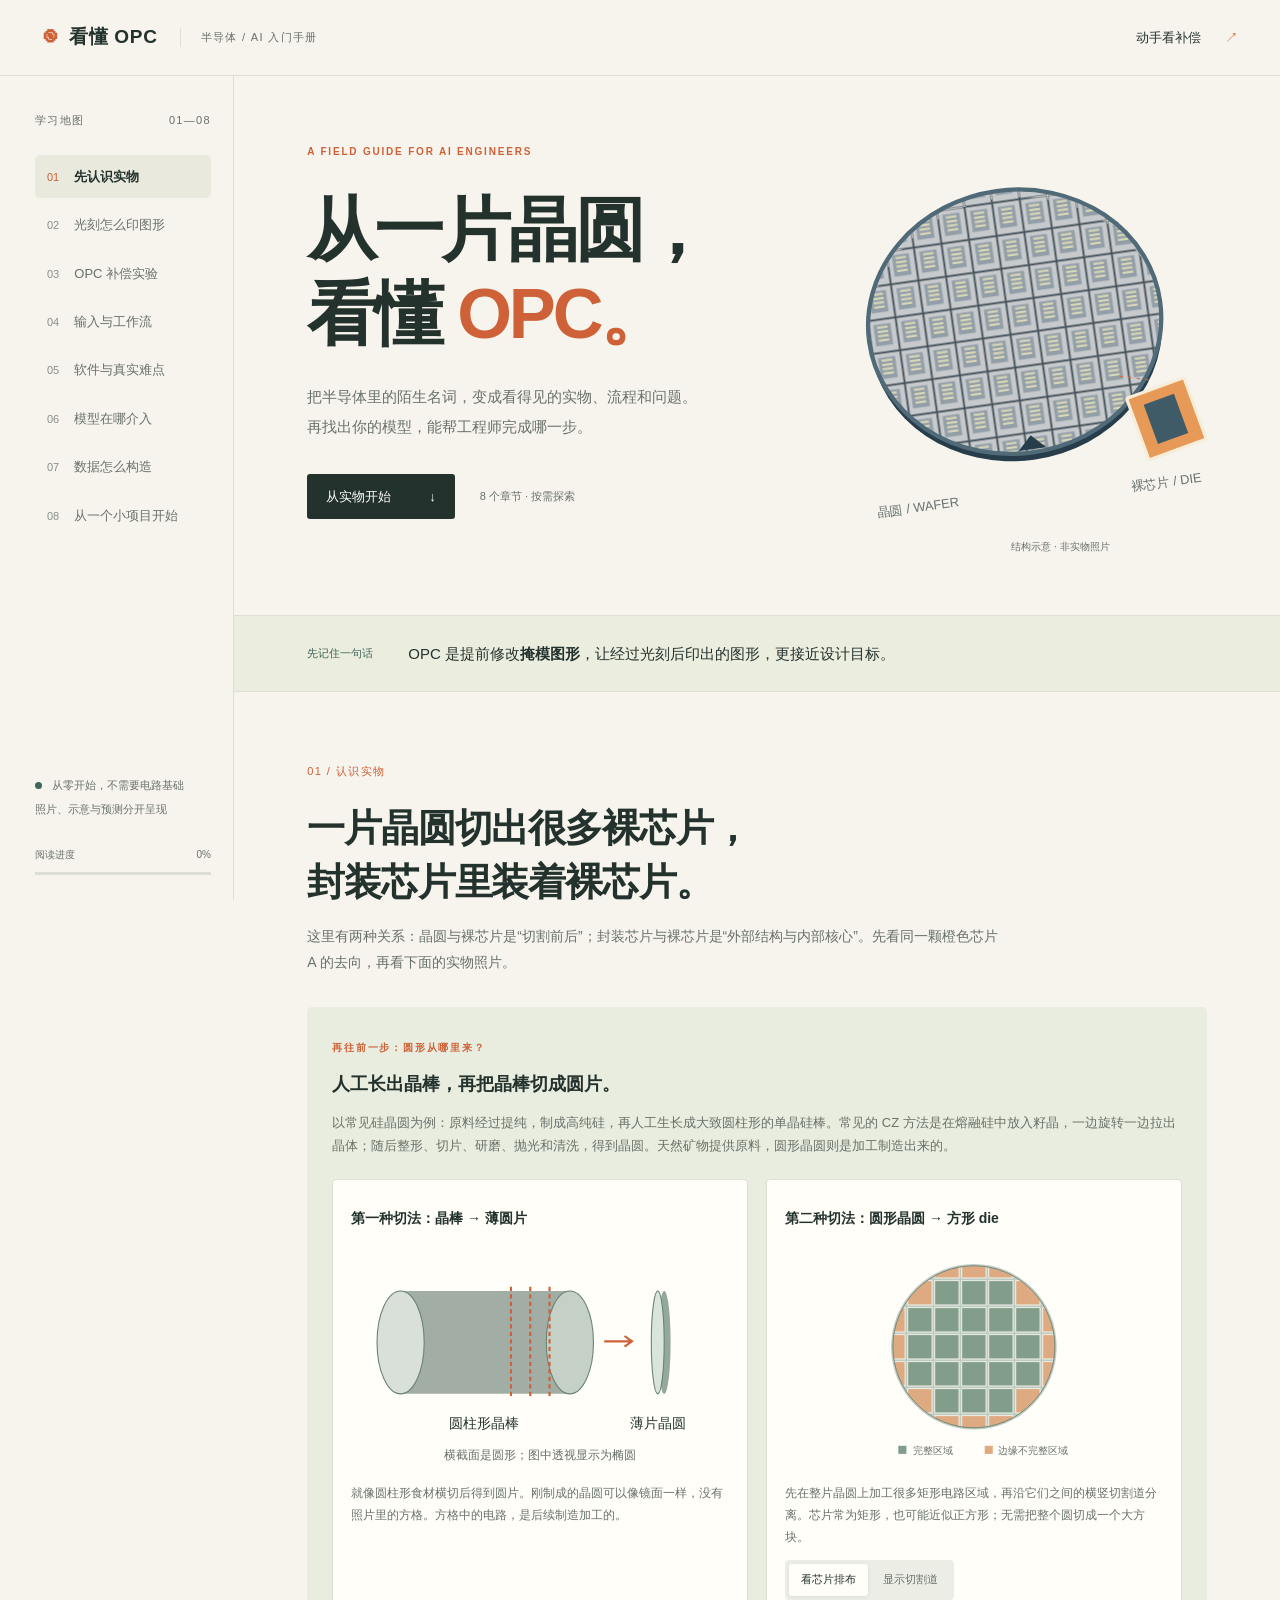
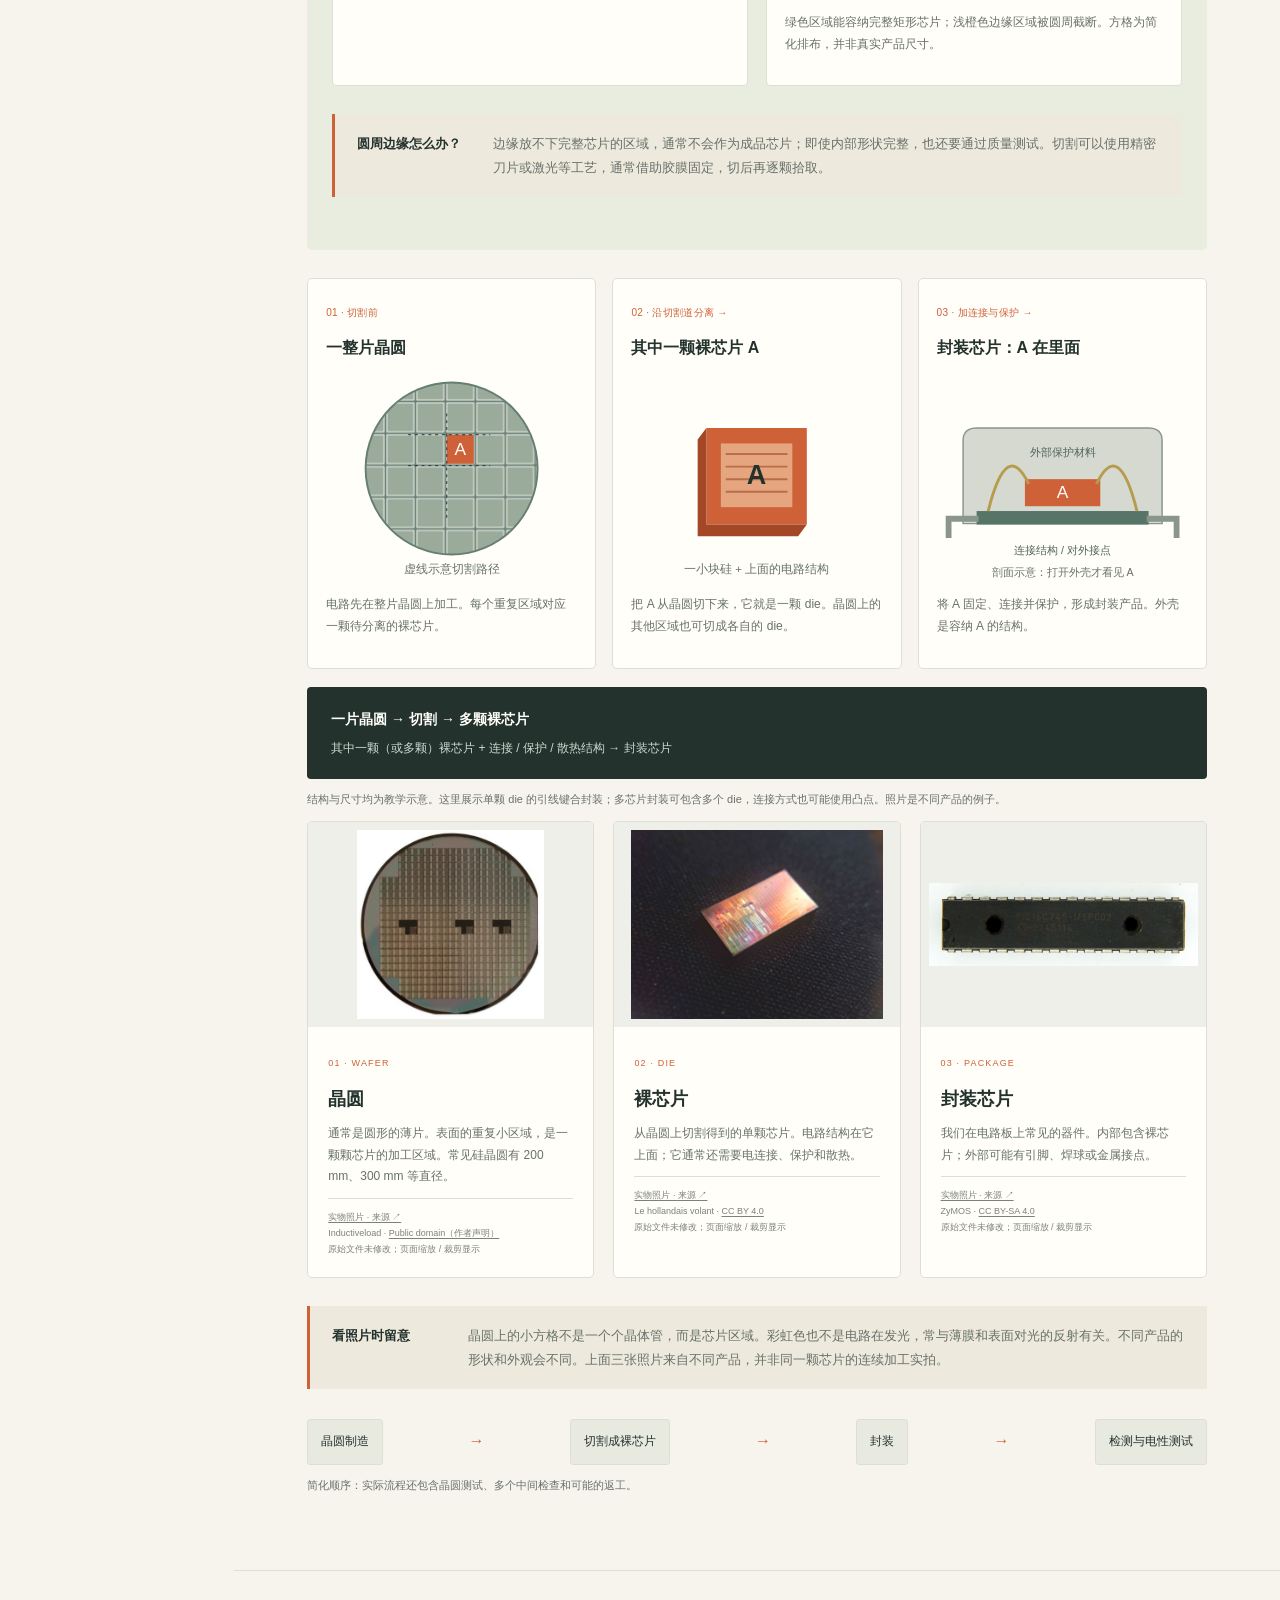
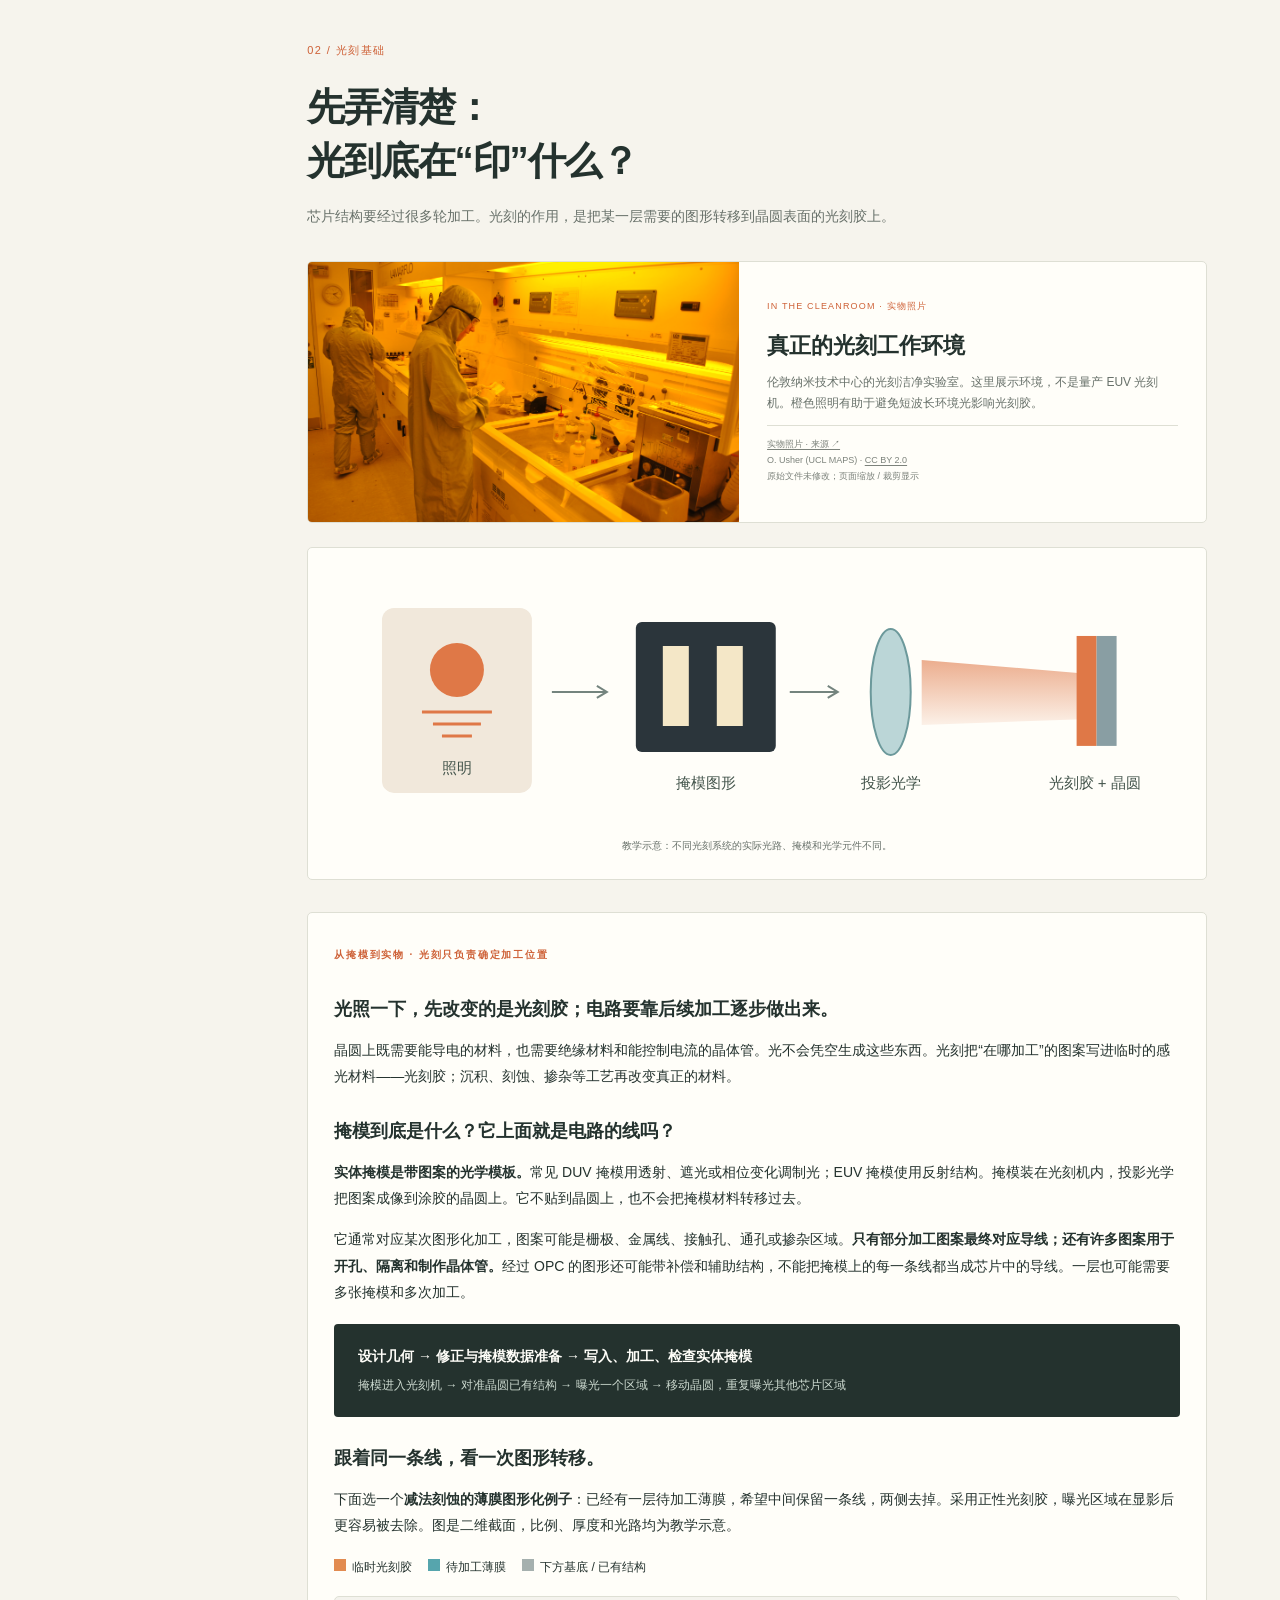
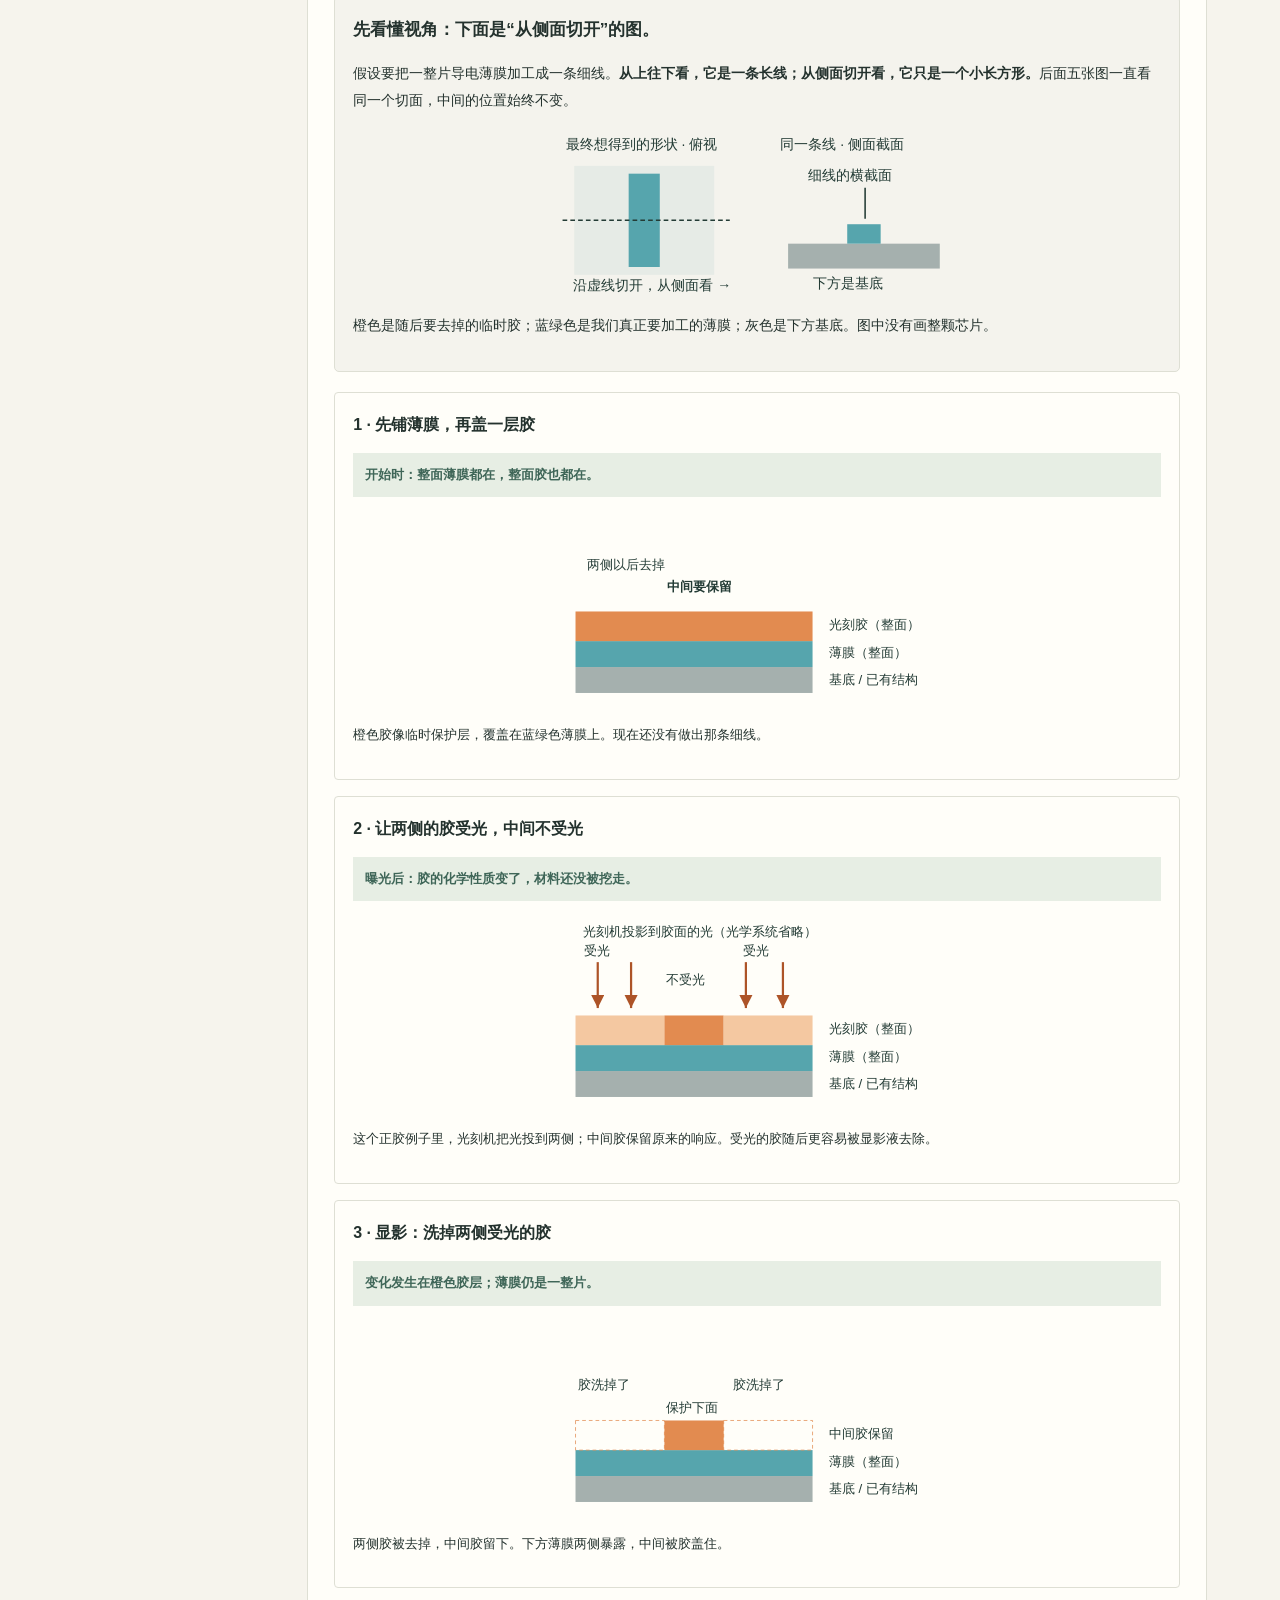
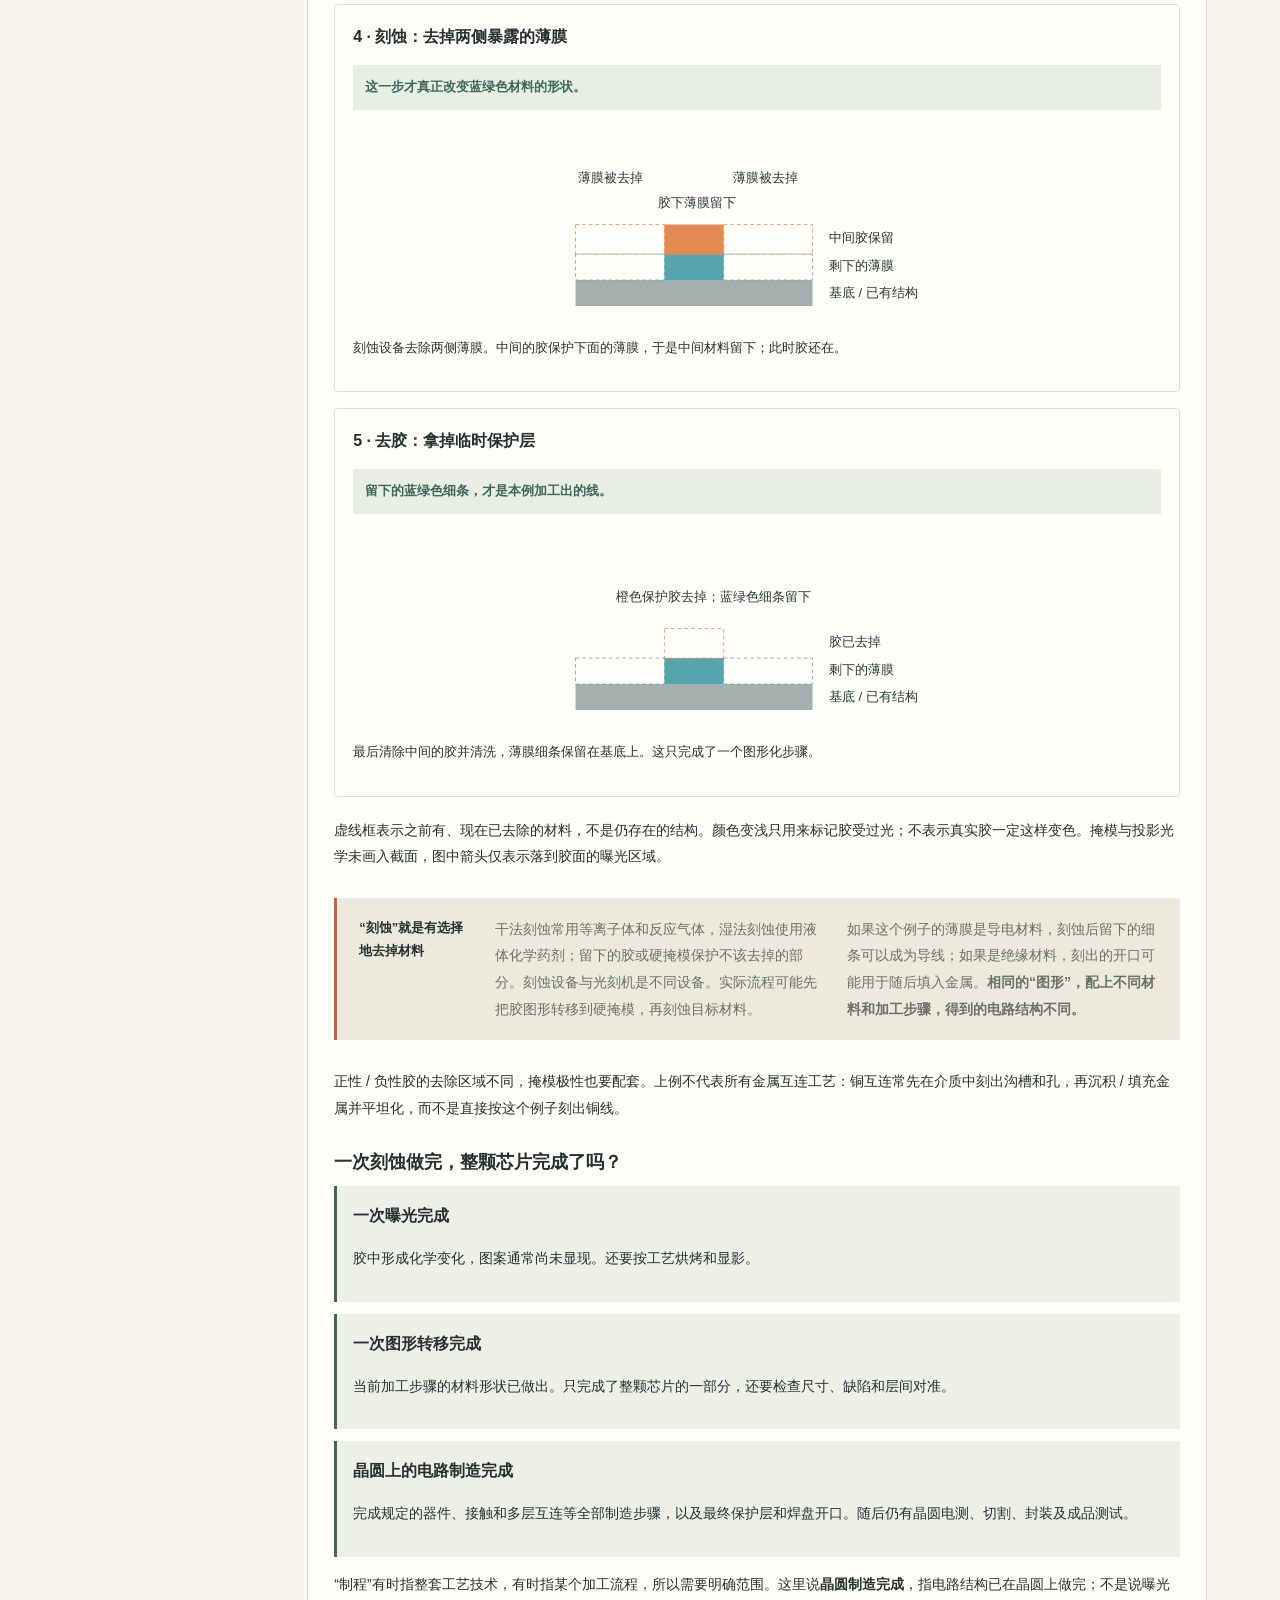
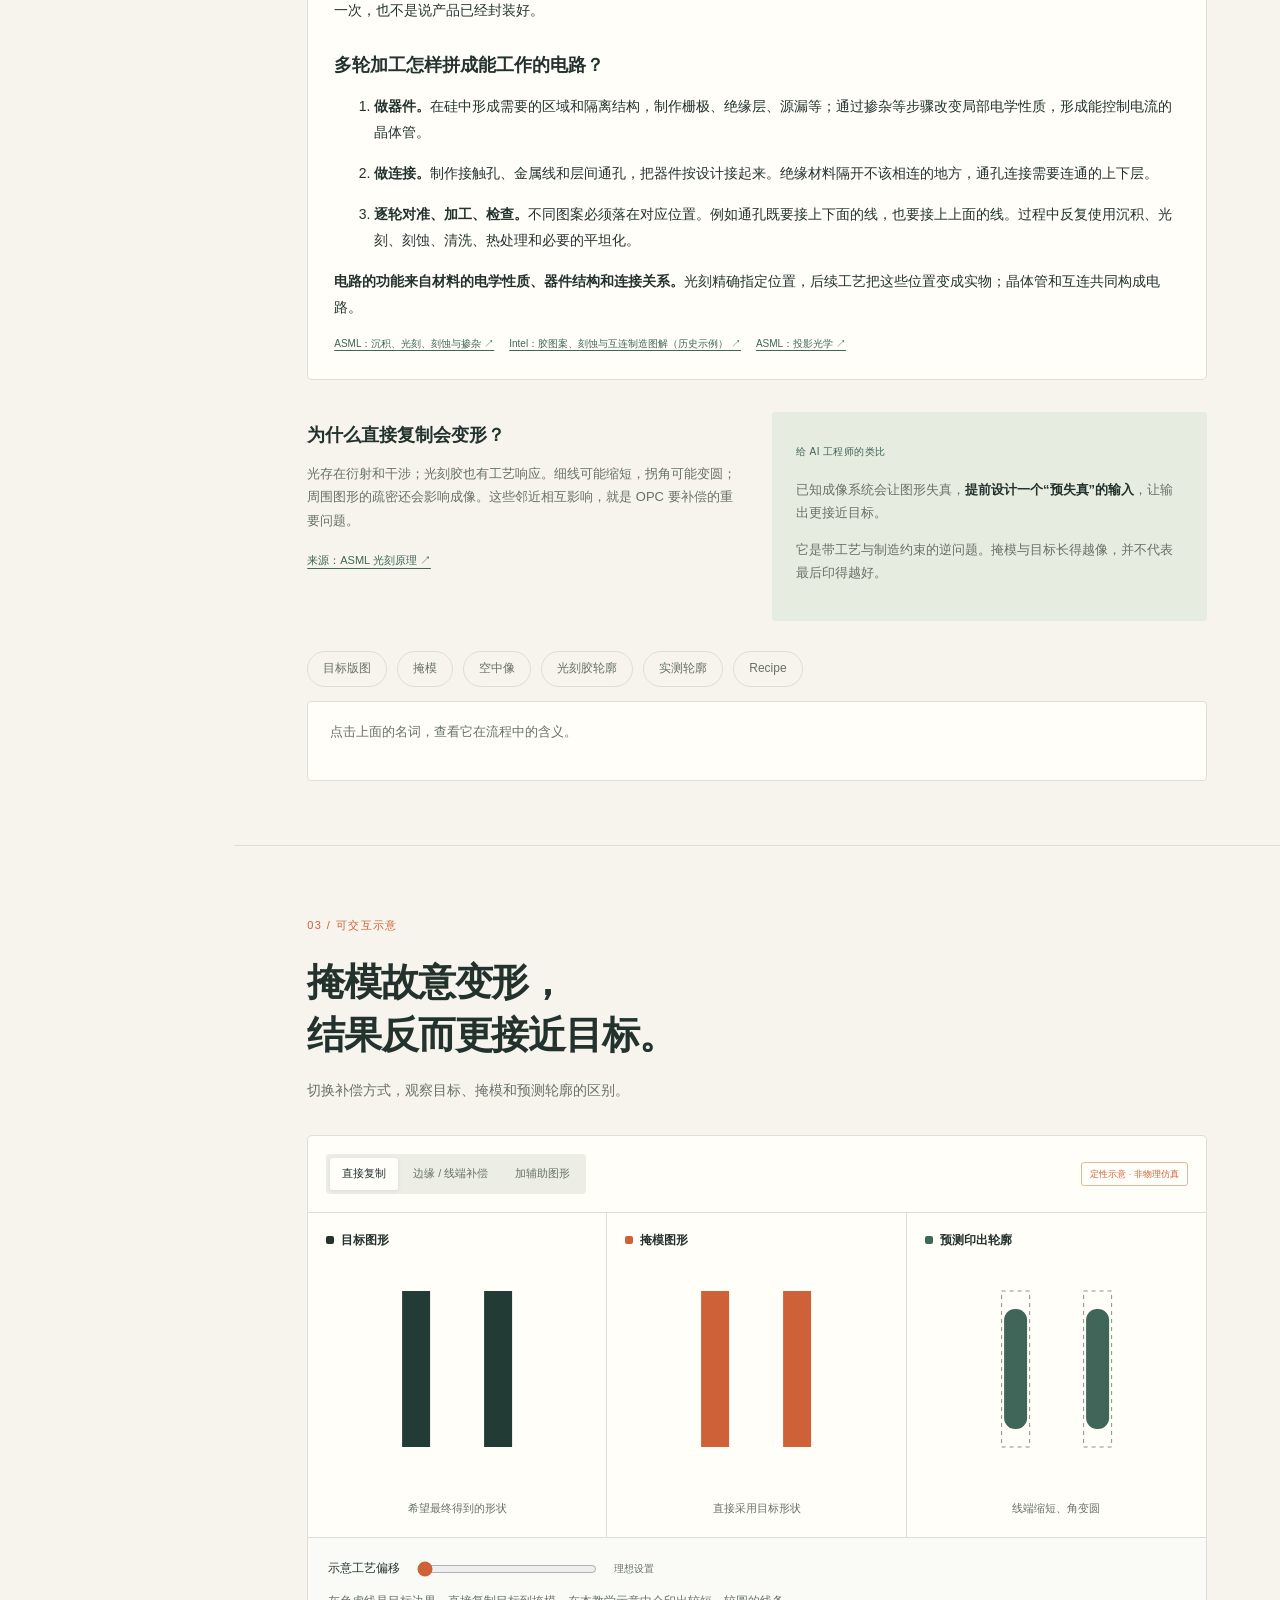
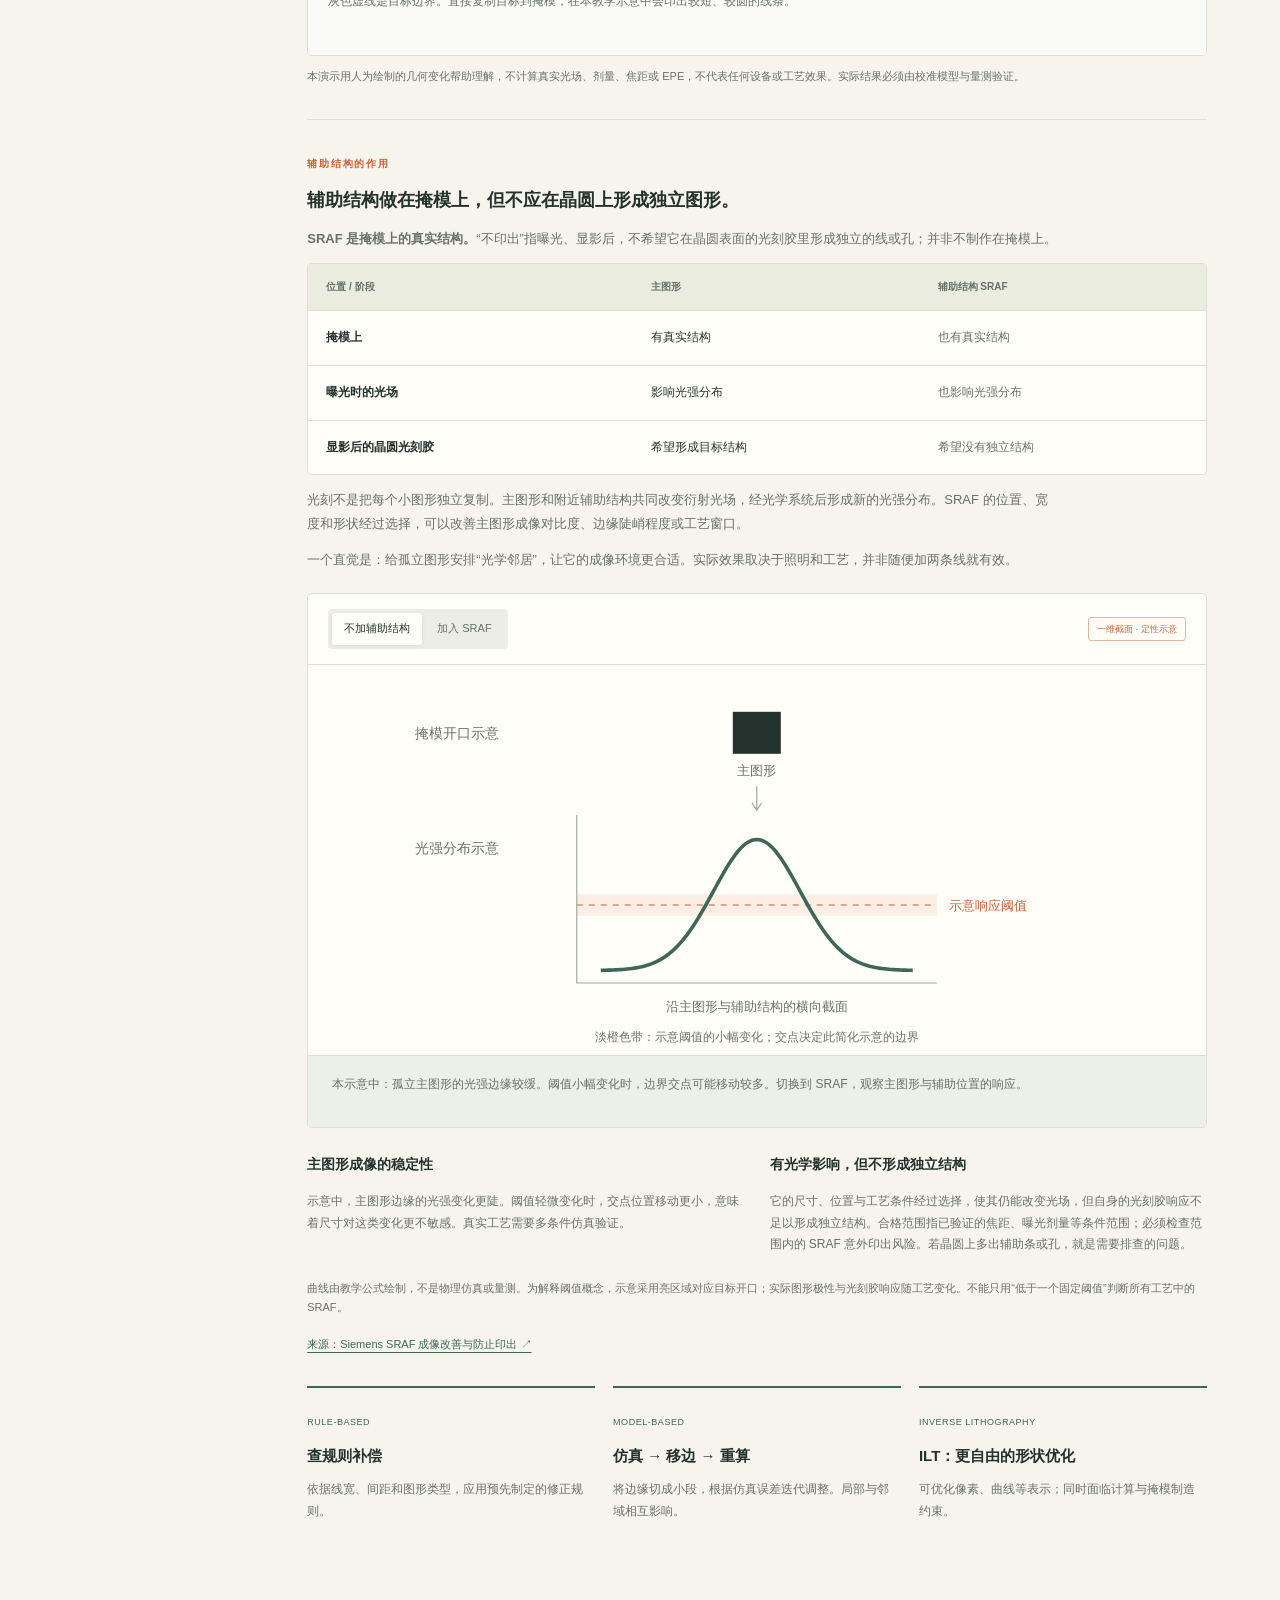
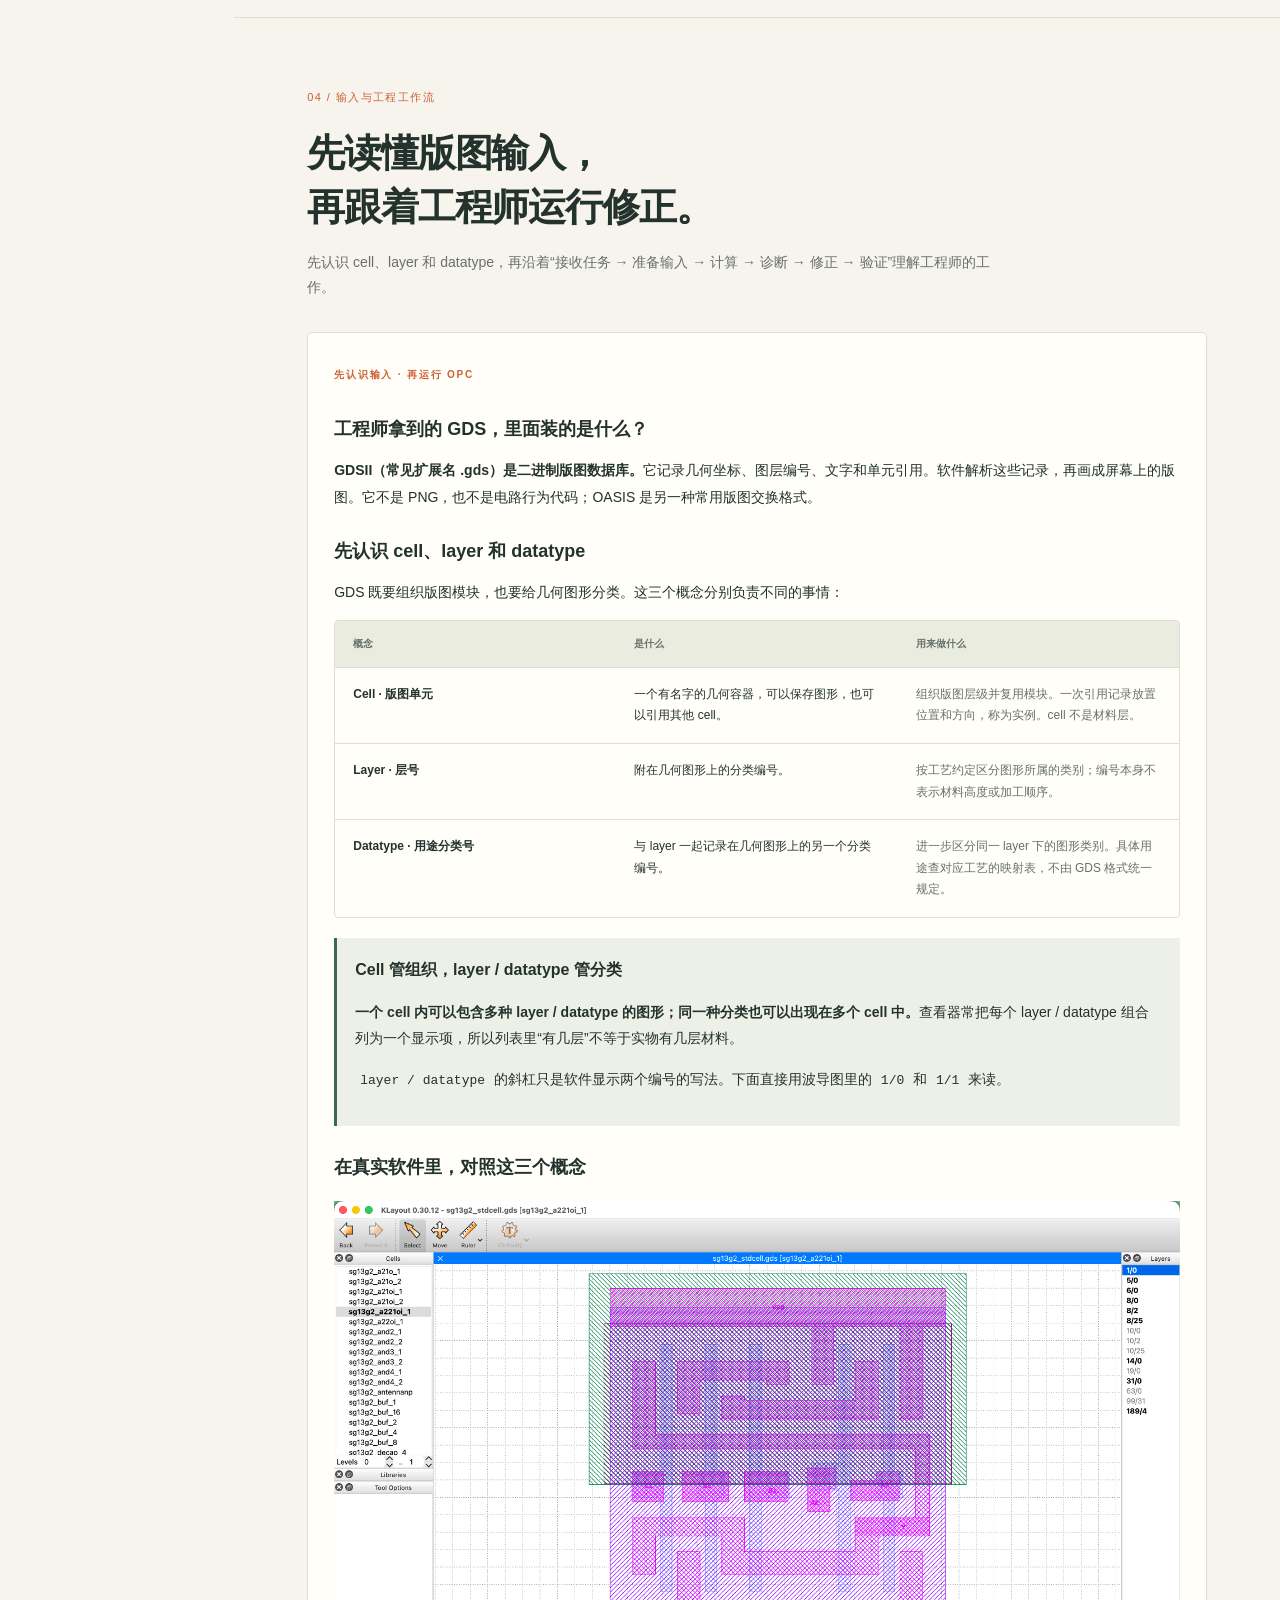
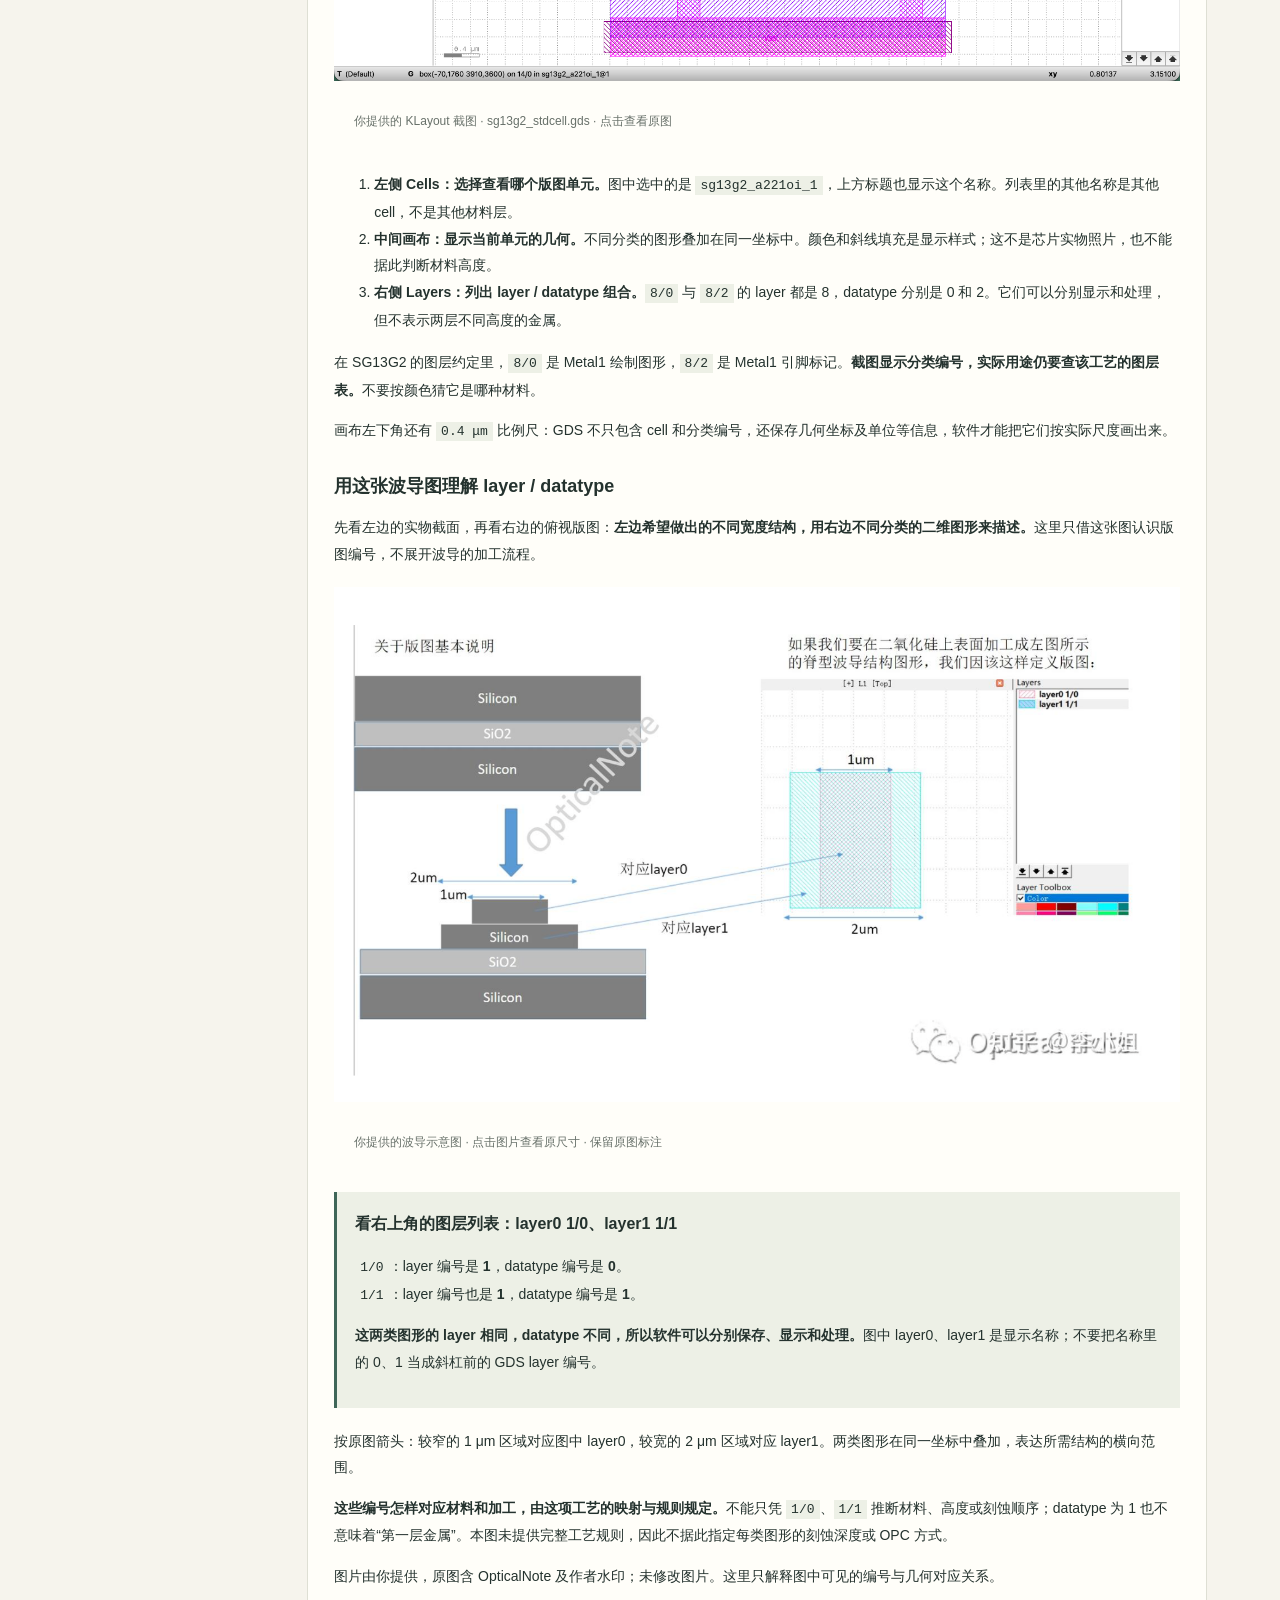
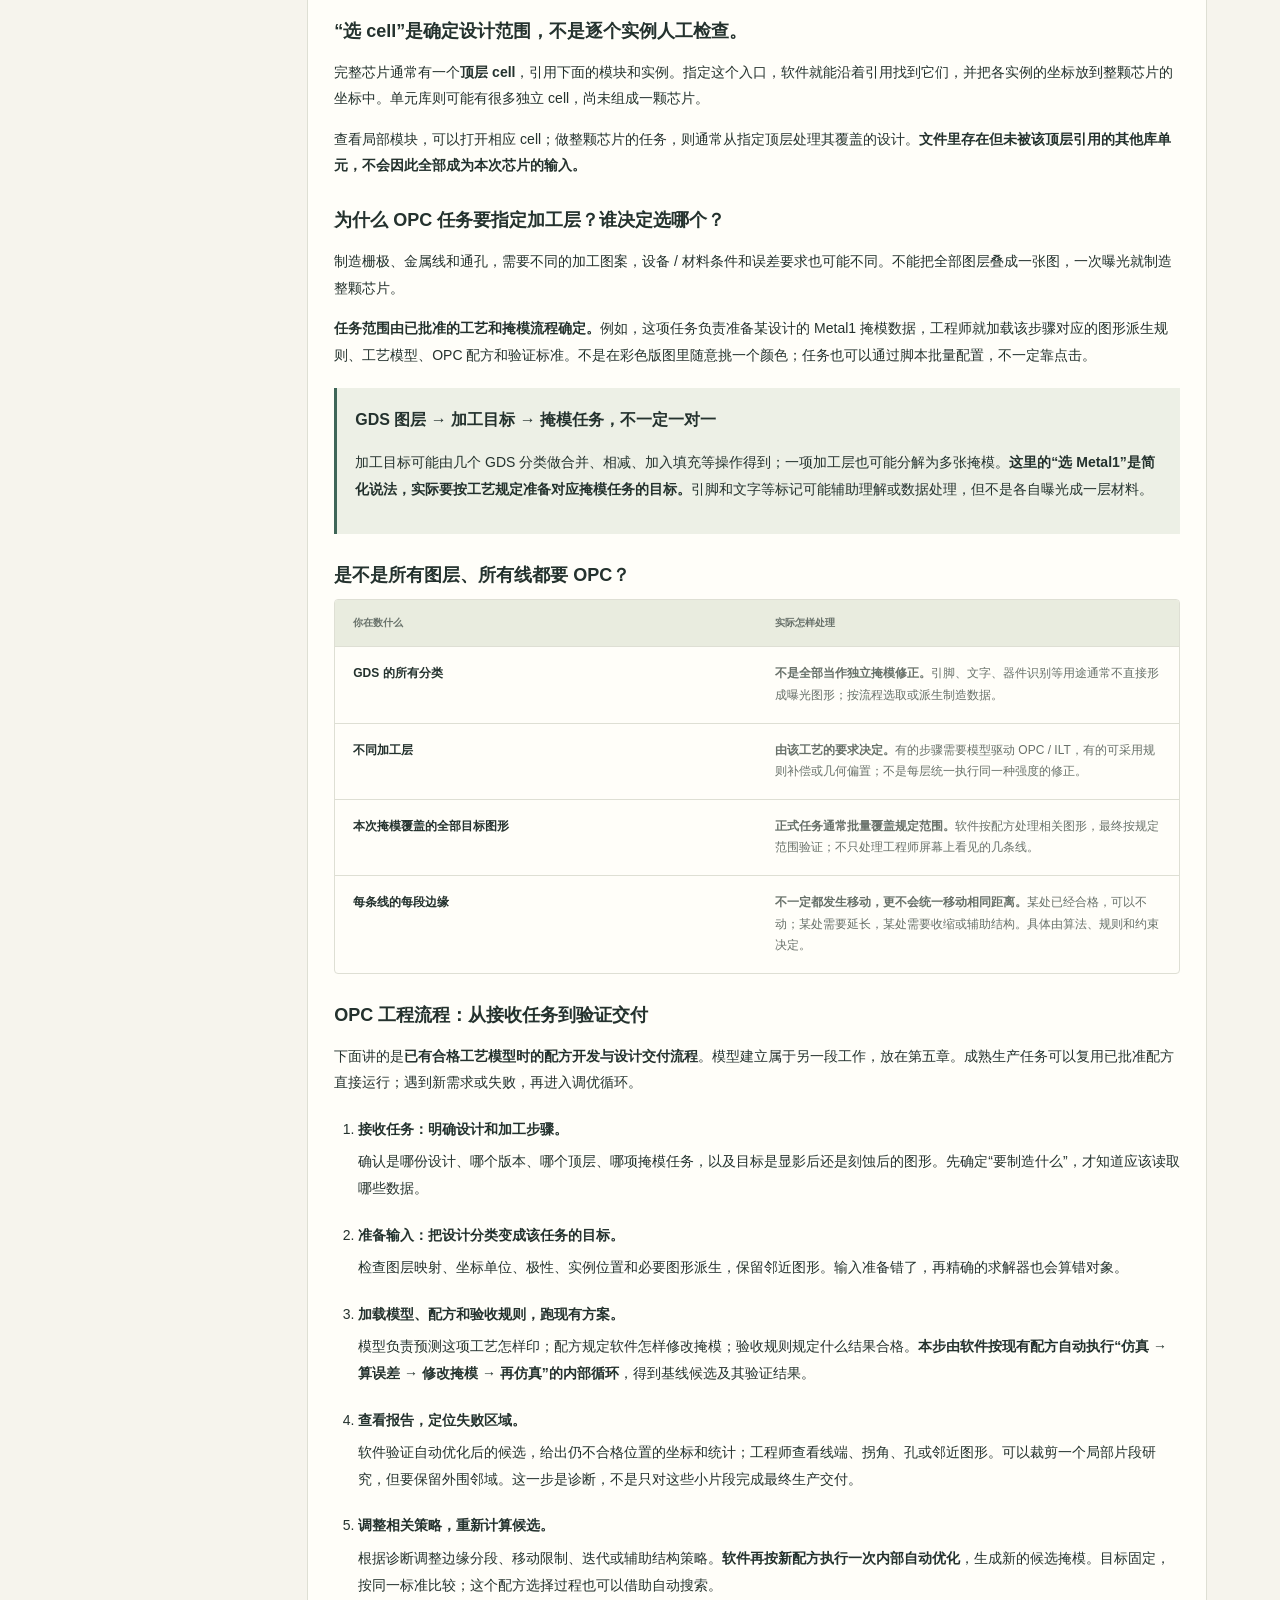
==== commit c5f1fd48: "Clarify automatic mask optimization and recipe tuning in chapter four" ====
--- a/index.html
+++ b/index.html
@@ -1,6 +1,6 @@
 <!doctype html>
 <html lang="zh-CN">
-<head><meta charset="UTF-8"><meta name="viewport" content="width=device-width, initial-scale=1"><meta name="description" content="给 AI 工程师的 OPC 图解入门。认识晶圆、裸芯片、封装，探索光刻补偿、工具流程和模型数据。"><title>看懂 OPC · 从晶圆到模型</title><link rel="stylesheet" href="style.css?v=klayout-example"><style>.fabrication-steps svg{width:100%;max-width:400px;margin:8px auto}.fabrication-reading svg{width:100%;max-width:420px;margin:14px auto}</style></head>
+<head><meta charset="UTF-8"><meta name="viewport" content="width=device-width, initial-scale=1"><meta name="description" content="给 AI 工程师的 OPC 图解入门。认识晶圆、裸芯片、封装，探索光刻补偿、工具流程和模型数据。"><title>看懂 OPC · 从晶圆到模型</title><link rel="stylesheet" href="style.css?v=optimization-loops"><style>.fabrication-steps svg{width:100%;max-width:400px;margin:8px auto}.fabrication-reading svg{width:100%;max-width:420px;margin:14px auto}</style></head>
 <body>
 <header class="topbar"><a class="brand" href="#"><span class="brand-icon">◉</span> 看懂 OPC<span class="brand-sub">半导体 / AI 入门手册</span></a><a class="top-action" href="#lab">动手看补偿 <span>↗</span></a></header>
 <aside class="sidebar"><div class="sidebar-label">学习地图 <span>01—08</span></div><nav aria-label="章节导航"><a href="#objects">01 <span>先认识实物</span></a><a href="#lithography">02 <span>光刻怎么印图形</span></a><a href="#lab">03 <span>OPC 补偿实验</span></a><a href="#pipeline">04 <span>输入与工作流</span></a><a href="#tools">05 <span>软件与真实难点</span></a><a href="#ai">06 <span>模型在哪介入</span></a><a href="#data">07 <span>数据怎么构造</span></a><a href="#start">08 <span>从一个小项目开始</span></a></nav><div class="sidebar-note"><span class="tiny-dot"></span> 从零开始，不需要电路基础<br>照片、示意与预测分开呈现</div><div class="progress-label">阅读进度 <span id="progress-text">0%</span></div><div class="progress-track"><i id="progress-bar"></i></div></aside>
@@ -91,17 +91,37 @@
 <tr><td>本次掩模覆盖的全部目标图形</td><td><strong>正式任务通常批量覆盖规定范围。</strong>软件按配方处理相关图形，最终按规定范围验证；不只处理工程师屏幕上看见的几条线。</td></tr>
 <tr><td>每条线的每段边缘</td><td><strong>不一定都发生移动，更不会统一移动相同距离。</strong>某处已经合格，可以不动；某处需要延长，某处需要收缩或辅助结构。具体由算法、规则和约束决定。</td></tr>
 </tbody></table></div>
-<h3>OPC 工程师实际按什么顺序工作？为什么这样排？</h3>
+<h3>OPC 工程流程：从接收任务到验证交付</h3>
 <p>下面讲的是<strong>已有合格工艺模型时的配方开发与设计交付流程</strong>。模型建立属于另一段工作，放在第五章。成熟生产任务可以复用已批准配方直接运行；遇到新需求或失败，再进入调优循环。</p>
 <ol class="opc-task-order">
 <li><strong>接收任务：明确设计和加工步骤。</strong><p>确认是哪份设计、哪个版本、哪个顶层、哪项掩模任务，以及目标是显影后还是刻蚀后的图形。先确定“要制造什么”，才知道应该读取哪些数据。</p></li>
 <li><strong>准备输入：把设计分类变成该任务的目标。</strong><p>检查图层映射、坐标单位、极性、实例位置和必要图形派生，保留邻近图形。输入准备错了，再精确的求解器也会算错对象。</p></li>
-<li><strong>加载模型、配方和验收规则，跑现有方案。</strong><p>模型负责预测这项工艺怎样印；配方规定软件怎样修改掩模；验收规则规定什么结果合格。先跑基线，才知道现在有哪些问题。</p></li>
-<li><strong>查看报告，定位失败区域。</strong><p>软件给出错误坐标和统计，工程师看线端、拐角、孔或邻近图形。可以裁剪一个局部片段研究，但要保留外围邻域。这一步是诊断，不是只对这些小片段完成最终生产交付。</p></li>
-<li><strong>调整相关策略，重新计算候选。</strong><p>例如调整边缘分段、移动限制、迭代或辅助结构策略，由求解器生成新掩模；局部研究也可通过几何工具改候选。目标固定，比较修正前后结果。</p></li>
+<li><strong>加载模型、配方和验收规则，跑现有方案。</strong><p>模型负责预测这项工艺怎样印；配方规定软件怎样修改掩模；验收规则规定什么结果合格。<strong>本步由软件按现有配方自动执行“仿真 → 算误差 → 修改掩模 → 再仿真”的内部循环</strong>，得到基线候选及其验证结果。</p></li>
+<li><strong>查看报告，定位失败区域。</strong><p>软件验证自动优化后的候选，给出仍不合格位置的坐标和统计；工程师查看线端、拐角、孔或邻近图形。可以裁剪一个局部片段研究，但要保留外围邻域。这一步是诊断，不是只对这些小片段完成最终生产交付。</p></li>
+<li><strong>调整相关策略，重新计算候选。</strong><p>根据诊断调整边缘分段、移动限制、迭代或辅助结构策略。<strong>软件再按新配方执行一次内部自动优化</strong>，生成新的候选掩模。目标固定，按同一标准比较；这个配方选择过程也可以借助自动搜索。</p></li>
 <li><strong>扩大回归与验证，再交付。</strong><p>局部有效后检查更多图形、规定焦距 / 剂量条件、掩模制造约束及必要的跨层对准关系；正式设计按规定范围处理和验证。合格的数据再交给后续掩模数据准备与制造，并保留版本和报告。</p></li>
 </ol>
 <div class="input-package"><b>这条顺序的逻辑</b><p><strong>确定任务 → 准备正确输入 → 建立基线 → 找到失败原因 → 改候选 → 验证后交付。</strong>工程师组织和诊断实验，软件批量计算几何。这个顺序不是在工厂里逐层沉积材料的制造顺序。</p></div>
+<div class="optimization-loops" id="optimization-loops">
+<h3>一次作业内优化掩模，多次作业之间调整配方</h3>
+<p><strong>第 3 步和第 5 步都包含软件自动优化。</strong>“运行 OPC”不是只仿真一次，而是由求解器在当前模型、目标、配方和约束下，反复计算并修改候选掩模。实际流程可以使用规则、边缘式优化、ILT 或组合方法。</p>
+<div class="input-package"><b>软件内部循环：本次配方固定，候选掩模不断变化</b><p><strong>仿真 → 计算误差 → 修改候选掩模 → 再仿真 → 达到停止条件。</strong></p><p>软件计算具体边缘怎样移动、形状怎样改变；配置相应模块与规则后，还可生成或优化 SRAF。不是每次 OPC 调用都默认启用全部修改能力。</p></div>
+<div class="input-package"><b>作业之间的调优循环：比较结果，再选择运行策略</b><p><strong>配方 A → 自动优化得到掩模 A → 验证和诊断 → 调整为配方 B → 自动优化得到掩模 B → 同一标准复验。</strong></p><p>调整对象是分段方式、允许修改的范围、迭代预算、误差权重或辅助结构策略等。本段指已有合格模型下的配方调优，通常固定工艺模型和验收标准。这个外层循环也可以由脚本、参数搜索或 Agent 部分自动化，不一定全部人工完成。</p></div>
+<h4>自动优化后的候选，仍可能不满足验收要求</h4>
+<p>求解器是在有限时间、允许的修改范围和相互牵制的目标下寻找方案。<strong>输入条件明确，不代表一定存在合格解；即使存在，也不保证本次算法在预算内找到。</strong>第 4 步报告的失败区域，通常已经被当前流程处理过。</p>
+<div class="table-wrap"><table><thead><tr><th>失败来源</th><th>发生了什么</th><th>下一次实验的方向</th></tr></thead><tbody>
+<tr><td>修改范围受限</td><td>边缘已到移动上限，或当前表示 / 策略无法形成需要的形状。</td><td>检查限制、分段及可用修正策略；改变后重新验证制造规则与邻居。</td></tr>
+<tr><td>邻近图形相互影响</td><td>延长一条线可改善线端，却可能让相邻间隙过小，甚至桥连。</td><td>联合查看邻域、约束和目标权重，不孤立修一处。</td></tr>
+<tr><td>不同工况要求冲突</td><td>同一张掩模需适用于规定条件，标称条件改善可能使偏焦条件变差。</td><td>检查优化使用的条件、权重和稳健性目标；不是每个条件各换一张掩模。</td></tr>
+<tr><td>计算预算或搜索限制</td><td>达到迭代上限、停滞、振荡，或停在局部较优解，但误差仍超限。</td><td>结合迭代记录判断是否增加预算或调整策略；单纯增加迭代不保证有效。</td></tr>
+<tr><td>目标在当前约束下不可实现</td><td>受分辨能力、掩模制造要求等限制，仅靠现有 OPC 调整无法全部满足要求。</td><td>与相关团队评估设计或工艺方案；不能无限扩大修正或放宽验收来宣称成功。</td></tr>
+</tbody></table></div>
+<p>验证还可能比优化覆盖更多图形、条件或检查项目，因此求解器的内部目标下降，也不代表完整验证一定通过。</p>
+<h4>一个达到移动上限的诊断例子</h4>
+<p>假设配方允许某段边缘最多外移 <strong>5 nm</strong>。软件自动迭代后已经移到上限，预测线端仍偏短，验证便会报告失败。工程师先检查迭代记录和邻域，判断限制是否合理、是否存在间距风险，再决定下一次实验。这个数字仅用于说明，不是推荐参数；放宽限制也不保证合格。</p>
+<div class="input-package"><b>三个状态需要分别确认</b><p><strong>运行正常结束：</strong>程序完成并产生输出。<br><strong>优化取得改善：</strong>某些误差或目标函数较基线降低。<br><strong>通过验收：</strong>规定范围、条件及检查项目满足要求。</p><p>前两项都不能代替第三项。正式交付依据验证结果，而不是仅依据退出码、迭代停止或掩模几何发生变化。</p></div>
+<div class="source-links"><a href="https://www.synopsys.com/manufacturing/mask-solutions/proteus.html" target="_blank" rel="noopener">Proteus：修正、配方调优与独立验证 ↗</a><a href="https://github.com/OpenOPC/OpenILT#preliminaries" target="_blank" rel="noopener">OpenILT：仿真与优化循环 ↗</a></div>
+</div>
 <h3>OPC 的“做功”，落在哪里？</h3>
 <p>例如某条 Metal1 线，预测印出后线端偏短。求解器可能把<strong>候选掩模的线端</strong>向外延长，再仿真比较。它改变的是数字掩模几何，不是直接改动实体晶圆，也不是重新设计 NAND 门的逻辑功能。</p>
 <p><strong>Cell 的边框不会挡住光学影响。</strong>单元中的图形可能受相邻单元或外部走线影响。同一 cell 放在不同邻域，未必能无条件复用完全相同的修正；工具会依据上下文和流程规则处理可复用部分及边界。</p>
@@ -141,19 +161,72 @@
 <p class="small">示例文件统计来自本次检查的 sg13g2_stdcell.gds；其他版本可能不同。图层间关系必须结合工艺定义与设计规则解读。</p></details></div>
 <div class="workflow-case" id="workflow-case"><span class="eyebrow">局部调优示例 · 从问题定位到回归</span><h3>目标不变，修改掩模，再用同一套检查比较结果。</h3><p>任务是让一段线的末端印到目标位置。工程师拿到目标图层、已校准模型、现有 Recipe 和验收规则，先运行基线，再提出候选。下面始终追踪同一片段，观察每一步怎样把输出交给下一步。</p><p class="small muted">以下是虚构教学案例：图形不按比例，数值只用于解释判断过程，不是实际工艺参数、量测或物理仿真。它与后面的厂商实测图属于不同例子。</p><div class="case-tabs" role="group" aria-label="追踪同一线端的修正实验"><button data-case="0" class="active" aria-pressed="true">1 接收目标</button><button data-case="1" aria-pressed="false">2 跑基线</button><button data-case="2" aria-pressed="false">3 改候选</button><button data-case="3" aria-pressed="false">4 扫条件</button><button data-case="4" aria-pressed="false">5 再优化</button><button data-case="5" aria-pressed="false">6 回归交付</button></div><div id="case-detail" aria-live="polite"></div><div class="case-visuals"><article><h4>目标：始终固定</h4><svg id="case-target" viewBox="0 0 180 220" role="img" aria-label="固定的目标线端"></svg><p>希望在晶圆光刻胶上得到的边界</p></article><article><h4 id="case-mask-title">数字掩模</h4><svg id="case-mask" viewBox="0 0 180 220" role="img" aria-label="当前候选掩模"></svg><p id="case-mask-text"></p></article><article><h4 id="case-result-title">仿真结果</h4><svg id="case-result" viewBox="0 0 180 220" role="img" aria-label="当前步骤的定性预测轮廓"></svg><p id="case-result-text"></p></article></div><div class="table-wrap"><table><thead><tr><th>同一片段的记录</th><th>理想条件最大 EPE</th><th>扫描条件最差 EPE</th><th>判断</th></tr></thead><tbody><tr><td>基线 recipe_v0</td><td>8 nm</td><td>12 nm</td><td>需要修正</td></tr><tr><td>候选 recipe_v1</td><td>2 nm</td><td>6 nm</td><td>理想条件好，波动条件仍失败</td></tr><tr><td>候选 recipe_v2</td><td>3 nm</td><td>4 nm</td><td>局部 EPE 通过，继续检查其他要求</td></tr></tbody></table></div><p class="small muted">假设本例 EPE 限值为 5 nm，全部数字为教学设定。局部 EPE 通过不代表掩模规则、随机缺陷、完整设计和实际制造都通过。</p><div class="note"><strong>谁在做什么</strong><p>工程师选择片段、配置模型与规则、解释失败并修改 Recipe；OPC 引擎执行仿真和迭代移边，产生候选掩模；验证器检查条件、尺寸和违规；界面把文件、轮廓、坐标和统计结果呈现出来。每次重跑是一项可追溯任务，不是在照片上随手涂改。</p></div></div>
 <details class="flow-reference"><summary>参考：完整流程的八个环节</summary><div class="pipeline-tabs" role="group" aria-label="探索流程"><button data-step="0" class="active">01<br>校准模型</button><button data-step="1">02<br>准备输入</button><button data-step="2">03<br>设置 Recipe</button><button data-step="3">04<br>运行修正</button><button data-step="4">05<br>验证效果</button><button data-step="5">06<br>调整与回归</button><button data-step="6">07<br>全芯片检查</button><button data-step="7">08<br>制造与反馈</button></div><div id="pipeline-detail" class="pipeline-detail" aria-live="polite"></div></details><div class="note"><strong>一个很重要的区别</strong><p>Verilog 仿真器模拟数字电路行为；光刻仿真器预测光场与工艺结果。这里输入的是几何图形和工艺条件，不是计数器或处理器的 RTL。</p></div><div class="engineering-session" id="engineering-session"><span class="eyebrow">从实物到屏幕，再到一次可复现的实验</span><h3>工程师修改的是数字掩模数据，实体掩模随后制造。</h3><p>OPC 开发时，通常在软件中查看 GDSII / OASIS 几何、选取局部版图片段、调整 Recipe 并运行计算。通过规定的验证后，再进入掩模数据准备和制造。实体掩模不会随着鼠标拖动而改变。</p>
-<figure class="engineering-figure"><a href="assets/photomask-detail.jpg" target="_blank" aria-label="放大真实铬掩模照片"><img src="assets/photomask-detail.jpg" alt="真实铬掩模的结构细节，重复的微小图形排列在表面" loading="lazy"></a><figcaption><span class="photo-tag">实物照片 · 铬掩模结构细节</span><p>这是掩模表面真实图形的近照，不是软件里的版图，也不是晶圆。以常见透射式掩模为例，透明基板与图形化薄膜共同调制光；EUV 则使用反射式掩模。本照片用于认识外观，不对应下方软件截图中的设计。</p><p class="small">作者 Sei · <a href="https://commons.wikimedia.org/wiki/File:Chromium_photomask_(details).JPG" target="_blank" rel="noopener">原图与来源</a> · <a href="https://creativecommons.org/licenses/by-sa/4.0/" target="_blank" rel="noopener">CC BY-SA 4.0</a> · 原始照片未修改，页面缩放显示。点击图片可放大。</p></figcaption></figure>
-<div class="recent-evidence"><span class="eyebrow">较新的公开资料 · 2026 年发布，介绍 2025 年工作</span><h3>近期公开的是流程和晶圆结果，也不等于最新 GUI。</h3><div class="clear-flow" role="img" aria-label="清晰重绘的机器学习辅助掩模生成流程：分别预测辅助结构和主图形，组合初始掩模，再运行 OPC 优化和独立验证"><span class="photo-tag">网页文字重绘 · 根据厂商公开流程概括，不是软件截图</span><div class="clear-flow-row"><div>目标版图片段<span>指定图层与工艺</span></div><b aria-hidden="true">↓</b><div class="clear-flow-parallel"><article>辅助结构模型<span>预测 SRAF</span></article><article>主图形模型<span>预测主图形掩模</span></article></div><b aria-hidden="true">↓</b><div>组合初始掩模<span>主图形 + 辅助结构</span></div><b aria-hidden="true">↓</b><div>OPC / ILT 继续优化<span>仿真、修改、重算</span></div><b aria-hidden="true">↓</b><div>独立检查与验证<span>成像、工艺窗口、制造规则</span></div></div><p>模型可以提供更好的起点；后续优化和验证仍然必要。最后的独立验证框是教学补充。训练流程未在此展开。</p></div>
-<details class="legacy-screens"><summary>查看厂商原始流程图（624 × 351，小字有限）</summary><figure class="engineering-figure software-figure"><a href="assets/calibre-2026-flow.jpg" target="_blank"><img src="assets/calibre-2026-flow.jpg" alt="Siemens 公开的机器学习辅助掩模生成流程图" loading="lazy"></a><figcaption><span class="photo-tag">厂商公开流程图 · 非软件截图</span><p>图中将辅助结构预测与主图形预测组合成初始掩模，再由 pxOPC 或曲线 OPC 继续优化。它展示模型如何参与已有求解链，不是绕过后续修正与验证。</p><p class="small">© Siemens · 2026-01-29 公开文章 Figure 2，介绍 2025 年技术工作；原图未修改。<a href="https://blogs.sw.siemens.com/calibre/2026/01/29/calibre-ic-manufacturing-in-2025/" target="_blank" rel="noopener">来源 ↗</a></p></figcaption></figure></details><figure class="engineering-figure software-figure"><a href="assets/calibre-2026-sem.jpg" target="_blank"><img src="assets/calibre-2026-sem.jpg" alt="不同 OPC 策略的真实晶圆 SEM 图、缺失与桥连概率、曝光和焦距窗口比较" loading="lazy"></a><figcaption><span class="photo-tag">真实晶圆 SEM 与结果图 · 非 GUI</span><p>左侧是不同 OPC 策略下的晶圆结构，圈出桥连缺陷；右侧比较缺陷概率和工艺窗口。这类证据说明评价不仅要看理想轮廓，还要看工艺波动和实际缺陷。</p><p class="small">© Siemens／相关研究团队 · 同一 2026 年文章 Figure 5；已替换为公开原始 1196 × 610 版本，未叠加标注；点击可按原尺寸查看。<a href="https://blogs.sw.siemens.com/calibre/2026/01/29/calibre-ic-manufacturing-in-2025/" target="_blank" rel="noopener">来源 ↗</a></p></figcaption></figure><div class="opc-labels" id="opc-labels"><h3>读懂图里的 NOM OPC / PW OPC / STCM OPC</h3><p>三列比较的是<strong>OPC 优化时考虑什么</strong>，不是三种大语言模型。这里的“模型”主要指描述光刻加工的工艺模型。图中 STCM OPC 是使用随机紧凑模型的方案；厂商正文称其为 stochastic-aware OPC（ST-OPC）。</p><div class="table-wrap"><table><thead><tr><th>图中标签</th><th>含义</th><th>优化时关注什么</th></tr></thead><tbody><tr><td>NOM OPC</td><td>Nominal OPC · 标称条件修正</td><td>标称焦距、剂量下的平均尺寸与边缘位置</td></tr><tr><td>PW OPC</td><td>Process Window OPC · 工艺窗口修正</td><td>焦距、剂量等系统性变化后，图形还能否保持合格</td></tr><tr><td>STCM OPC</td><td>使用 Stochastic Compact Model · 随机紧凑模型</td><td>把随机波动导致的缺失、桥连等失败风险纳入修正目标</td></tr></tbody></table></div><p><strong>为什么平均轮廓准确仍可能失败？</strong>同样的工艺设置，重复加工也会有随机变化。PW 主要处理设定条件的变化；STCM 还描述同一条件下的随机性，两者不是一回事。</p><p>图 a 是实际晶圆 SEM，黄色圈标出桥连；图 b 比较缺失与桥连概率，纵轴是对数刻度；图 c 的 EL 是曝光裕量，DOF 是焦深，表示允许剂量和焦距变化的范围。此处的收益来自随机效应建模与 OPC 优化，不能据此宣称 LLM Agent 已经有效。</p><p class="small">原始研究说明：<a href="https://blogs.sw.siemens.com/calibre/2025/09/11/siemens-imec-collaboration-reduces-stochastic-failures-in-euv-lithography-by-orders-of-magnitude-in-wafer-level-experimental-validation/" target="_blank" rel="noopener">Siemens／imec：三种 OPC 策略及晶圆验证（2025-09-11） ↗</a></p></div>
-
-<div class="note"><strong>公开图片、开源软件和开放工艺数据是三回事</strong><p>厂商会公开论文、流程和演示结果，商业工具的详细培训有时需要注册或授权。客户量产版图、工艺模型和 Recipe 通常是专有资料；研究工具及数据集则可以公开。不能从截图较旧推断工具没有更新，也不能把公开基准当成某家工厂的量产模型。</p></div><div class="source-row"><a class="source-link" href="https://www.synopsys.com/events/virtual-mask-solutions-seminar-2025.html" target="_blank" rel="noopener">2025 官方研讨会 · 观看需注册 ↗</a><a class="source-link" href="https://www.synopsys.com/manufacturing/mask-solutions/silicon-workbench.html" target="_blank" rel="noopener">当前 Silicon WorkBench 功能介绍 ↗</a><a class="source-link" href="https://github.com/OpenOPC/OpenILT" target="_blank" rel="noopener">OpenILT 开源研究工具 ↗</a><a class="source-link" href="https://github.com/shelljane/lithobench" target="_blank" rel="noopener">LithoBench 公开研究基准 ↗</a></div></div>
-<details class="legacy-screens"><summary>参考：2018 年公开的真实 GUI（旧版界面）</summary><h3>真实软件界面：版图浏览与结果分析</h3><p class="small muted">下方为 Synopsys 官方 2018 年公开资料中的真实截图。原图约 850～920 像素宽，菜单和参数小字无法可靠读清，仅用于认识功能布局。具体按钮、参数名称与授权模块随版本变化。</p>
-<figure class="engineering-figure software-figure"><a href="assets/pwb-layout.jpg" target="_blank" aria-label="放大 Proteus WorkBench 真实界面"><img src="assets/pwb-layout.jpg" alt="Proteus WorkBench 主界面，左侧文件树和图层列表，中央版图画布，上方菜单工具栏" loading="lazy"></a><figcaption><span class="photo-tag">真实软件截图 · Proteus WorkBench 主界面</span><p><strong>左侧：</strong>文件、模型、Recipe 与图层列表。<strong>中央：</strong>版图画布，缩放查看几何。<strong>上方：</strong>菜单与工具栏。不同颜色可以表示不同图层或叠加对象，不能单凭颜色判断哪条是实际晶圆轮廓。</p><p class="small">© Synopsys · 官方资料 Figure 1，提取截图，未叠加标注。<a href="https://www.synopsys.com/content/dam/synopsys/silicon/datasheets/proteus-workbench-ds.pdf" target="_blank" rel="noopener">查看原始资料 ↗</a> · 点击图片放大。</p></figcaption></figure>
-<figure class="engineering-figure software-figure"><a href="assets/pwb-analysis.jpg" target="_blank" aria-label="放大真实光刻结果分析界面"><img src="assets/pwb-analysis.jpg" alt="Proteus Error Analysis Module 与 S-Litho 结果，包含版图轮廓叠加、条件矩阵、三维光刻胶剖面和统计图" loading="lazy"></a><figcaption><span class="photo-tag">真实软件截图 · 误差分析与 S-Litho 结果</span><p><strong>右上：</strong>局部版图与仿真结果叠加。<strong>左下：</strong>不同工艺条件的结果矩阵。<strong>浮动窗口：</strong>三维光刻胶形状。<strong>右下：</strong>数值表与统计图。轮廓好看只是第一步，还要检查尺寸、工艺条件和异常位置。</p><p class="small">© Synopsys · 官方资料 Figure 3，提取截图，未叠加标注。<a href="https://www.synopsys.com/content/dam/synopsys/silicon/datasheets/proteus-workbench-ds.pdf" target="_blank" rel="noopener">查看原始资料 ↗</a> · 点击图片放大。</p></figcaption></figure>
-<details class="model-screen"><summary>查看真实模型校准界面</summary><figure class="engineering-figure software-figure"><a href="assets/pwb-model.jpg" target="_blank" aria-label="放大模型校准真实界面"><img src="assets/pwb-model.jpg" alt="ProGen Model Builder 界面，左侧工艺与校准流程树，中央量测误差表，右侧残差散点图，下方命令记录" loading="lazy"></a><figcaption><span class="photo-tag">真实软件截图 · ProGen Model Builder</span><p>左侧组织工艺、量测与拟合流程，中央表格和右侧散点图用于检查模型残差，下方显示命令记录。这是模型开发与校准界面，和日常调整 OPC Recipe 是不同任务；图中数值属于厂商演示数据，不能当作推荐设置。</p><p class="small">© Synopsys · 2018 年公开资料 Figure 4，提取截图，未叠加标注。<a href="https://www.synopsys.com/content/dam/synopsys/silicon/datasheets/proteus-workbench-ds.pdf" target="_blank" rel="noopener">查看原始资料 ↗</a></p></figcaption></figure></details></details><h3>局部区域怎样选，选完怎样调整</h3><div class="session-steps"><article><span class="step-kicker">01 · 定位</span><h4>先确定图层和坐标</h4><p>打开版图文件，选择顶层 cell 与待处理图层。通过热点列表跳到违规坐标，或缩放、平移到线端、拐角等关注位置。确认查看的是目标、初始掩模还是修正结果。</p></article><article><span class="step-kicker">02 · 取片段</span><h4>框选工作区域，保留外围邻域</h4><p>在版图画布框选区域或按坐标定义 clip，保存边界和图层信息。输入要包含会影响中心成像的周边图形；指标可只评价中心区域。外围宽度依据模型作用范围确定。</p></article><article><span class="step-kicker">03 · 做修改</span><h4>改候选几何，或改修正策略</h4><p>局部研究可以复制一份候选，移动边缘、延长线端或调整 SRAF；面向大量图形时，通常修改切段、步长、迭代和特殊处理规则，由求解器执行。保留原始目标供对比。</p></article><article><span class="step-kicker">04 · 验证</span><h4>运行后叠加轮廓，再回归检查</h4><p>指定模型、工艺条件和 Recipe，提交局部 OPC 或验证任务。查看日志是否成功，叠加目标与预测轮廓，检查 EPE、断线、桥连和掩模规则。局部改善后重跑固定测试集，再扩大到更完整设计。</p></article></div>
-<h3>参数不是一组“随便调到好看”的滑块</h3><div class="table-wrap"><table><thead><tr><th>参数组</th><th>常见内容</th><th>怎样使用</th></tr></thead><tbody><tr><td>版图与区域</td><td>输入文件、顶层 cell、图层映射、clip 坐标、外围邻域、评价区域、单位与极性</td><td>定义算哪块、哪层，以及哪些区域参与评价</td></tr><tr><td>工艺模型</td><td>模型文件与版本；波长、NA、照明、像差；光刻胶响应，必要时包含刻蚀模型</td><td>通常使用项目已校准模型；不能为改善仿真分数随意改成另一种工艺</td></tr><tr><td>条件扫描</td><td>焦距偏移、曝光剂量或相对剂量，以及项目规定的条件组合</td><td>运行多个条件，判断工艺窗口；偏移单位和剂量归一化基准必须明确</td></tr><tr><td>OPC Recipe</td><td>边缘切段、检查点、移动步长与上限、迭代上限、停止条件、误差权重、SRAF 规则</td><td>控制求解器怎样修改掩模，是开发与调优的重要对象</td></tr><tr><td>验证与制造约束</td><td>EPE / CD 限值、桥连与断线检查、掩模最小宽度与间距、SRAF 印出检查</td><td>决定是否合格，应依据项目要求设定</td></tr><tr><td>计算与追溯</td><td>任务编号、线程或计算节点、分块配置、日志与输出路径、配置版本</td><td>控制运行成本，并确保结果可复现</td></tr></tbody></table></div><p class="small muted">此表是跨工具的概念分类，不是某个软件的完整字段列表。具体可调项、单位、范围和默认值必须查对应版本与工艺配置。全芯片任务也可由脚本或计算集群批量运行，GUI 常用于开发、检查和分析。</p>
-<div class="note"><strong>一次实验留下什么</strong><p>输入版图与 clip 坐标、模型与 Recipe 版本、修改差异、运行条件、日志与耗时、输出掩模、预测轮廓、违规坐标和前后指标。只有保留这些信息，才能解释改善来自哪里，并检查是否引入新问题。</p></div><div class="source-row"><a class="source-link" href="https://www.synopsys.com/manufacturing/mask-solutions/proteus.html" target="_blank" rel="noopener">Proteus：版图与局部仿真功能 ↗</a><a class="source-link" href="https://blogs.sw.siemens.com/calibre/2016/12/01/how-to-navigate-through-opc-simulation-results-in-calibre-workbench/" target="_blank" rel="noopener">Calibre：官方结果浏览视频 ↗</a></div></div>
-<div class="metrics"><h3>结果到底看什么？</h3><div class="metric-grid"><article><b>EPE</b><span>边缘位置误差</span><p>预测边缘离目标边缘多远。</p></article><article><b>CD</b><span>关键尺寸</span><p>线宽、孔径等重要尺寸是否合格。</p></article><article><b>Process window</b><span>工艺窗口</span><p>焦距、剂量变化后，还能合格的条件范围。</p></article><article><b>MRC</b><span>掩模规则检查</span><p>掩模本身能否按规定制造。</p></article><article><b>Hotspot</b><span>成像风险区域</span><p>容易出现不合格图形的局部区域，不等同已发生缺陷。</p></article><article><b>Cost</b><span>端到端成本</span><p>计算、内存、等待和工程师投入。</p></article></div></div></section>
-
+<figure class="engineering-figure"><a href="assets/photomask-detail.jpg" target="_blank" aria-label="放大真实铬掩模照片"><img src="assets/photomask-detail.jpg" alt="真实铬掩模的结构细节，重复的微小图形排列在表面" loading="lazy"></a><figcaption><span class="photo-tag">实物照片 · 铬掩模结构细节</span><p>这是掩模表面真实图形的近照，不是软件里的版图，也不是晶圆。以常见透射式掩模为例，透明基板与图形化薄膜共同调制光；EUV 则使用反射式掩模。本照片用于认识外观，不对应本页的教学案例。</p><p class="small">作者 Sei · <a href="https://commons.wikimedia.org/wiki/File:Chromium_photomask_(details).JPG" target="_blank" rel="noopener">原图与来源</a> · <a href="https://creativecommons.org/licenses/by-sa/4.0/" target="_blank" rel="noopener">CC BY-SA 4.0</a> · 原始照片未修改，页面缩放显示。点击图片可放大。</p></figcaption></figure>
+</div>
+<div class="scan-monitor" id="scan-monitor">
+<span class="eyebrow">一项 OPC 任务 · 扫描条件 → 读取指标 → 决定下一步</span>
+<h3>扫描什么？是在软件中换条件，检查同一掩模能否稳定印好。</h3>
+<p>这里的“扫描”是<strong>批量仿真不同条件</strong>，不是拿扫描仪扫描 GDS，也不是已经制造和测量了晶圆。假设我们已有某个加工层的目标、工艺模型和候选掩模，要检查它在工艺波动下是否仍然合格。</p>
+<h4>先分清：工艺模型、扫描条件和验收指标</h4>
+<div class="input-package"><b>掩模 + 本次条件 → 已校准的工艺模型 → 预测图形</b><p><strong>工艺模型</strong>是描述加工结果的数学计算关系及对应参数，通常包含光学成像、光刻胶响应，必要时包含刻蚀等效应；由设备 / 材料信息和实际量测校准。它不默认是神经网络，也不是 GDS。</p><p><strong>扫描条件</strong>是这次给模型输入哪些焦距、剂量等变化。模型需要具备描述这些变化的能力，并在相应范围内验证过。固定同一模型、换输入条件，才是在比较同一工艺下的波动。</p><p><strong>验收指标</strong>用来判断预测结果是否满足要求，例如边缘偏了多少、线宽是否合格、有无桥连。它们是输出的检查，不是输入的工艺变量。</p></div>
+<h4>整套验证要覆盖什么？按重要性先看这张地图</h4>
+<div class="table-wrap"><table><thead><tr><th>范围</th><th>关注什么</th><th>如何落实</th></tr></thead><tbody>
+<tr><td><strong>基础必读：模型与输入</strong></td><td>单位、图层派生、极性、邻域正确；模型对应当前加工层和预测终点。</td><td>输入检查与独立量测验证。模型本身不准，后面优化得到的高分也可能不可信。</td></tr>
+<tr><td><strong>重点：光刻工艺窗口</strong></td><td>焦距、剂量变化后，尺寸和形状能否保持合格。</td><td>固定候选做条件扫描，每个条件检查 EPE、CD、连接失败及辅助结构印出。</td></tr>
+<tr><td><strong>重点：掩模可制造性</strong></td><td>修正出来的窄线、小间隙、曲线等能否写入和加工。</td><td>掩模规则检查；需要时检查数据转换 / 分割后的误差、复杂度和写入成本。</td></tr>
+<tr><td><strong>连接相关层的重点：对准</strong></td><td>通孔与上下层线路错位后，是否仍能可靠连接。</td><td>跨层覆盖、间距和项目规定的偏移条件验证，不只是单层成像。</td></tr>
+<tr><td><strong>先进微小结构的重要项：随机效应</strong></td><td>相同设置重复加工时，偶发缺失、桥连等风险。</td><td>相应随机模型与重复量测验证。不能用平均轮廓或一次普通仿真代替。</td></tr>
+<tr><td><strong>按工艺补充：材料与后续加工</strong></td><td>胶厚、烘烤、显影、掩模误差、刻蚀及下层结构变化。</td><td>用支持这些效应的模型、工艺角或专项实验检查；部分由工艺控制和量测保证。</td></tr>
+<tr><td><strong>交付基础：覆盖与追溯</strong></td><td>代表图形、正式设计范围、输出版本与计算完整性。</td><td>回归测试与规定范围验证，保存条件、配置、日志和报告；局部通过不等于全芯片通过。</td></tr>
+</tbody></table></div>
+<p>“重点”不是要求每个工艺都执行完全一样的检查。<strong>项目要先定义风险与验收范围，再选择模型和验证方法。</strong>OPC 负责掩模修正，配套验证判断结果；设备控制、材料控制和实际量测共同保证制造过程。</p>
+<h4>1 · 先固定输入，再扫描焦距和剂量</h4>
+<div class="table-wrap"><table><thead><tr><th>项目</th><th>改变什么</th><th>为什么要检查</th></tr></thead><tbody>
+<tr><td><strong>焦距偏移 Focus</strong></td><td>相对标称焦平面的偏移，通常用 nm 表示。</td><td>实际加工可能偏离最佳焦点；检查偏焦时线端、线宽和孔是否仍合格。</td></tr>
+<tr><td><strong>曝光剂量 Dose</strong></td><td>曝光能量；可用实际剂量或相对标称剂量表示，必须明确单位和基准。</td><td>曝光量变化会改变光刻胶图形；检查线宽、间隙和孔径的变化。</td></tr>
+<tr><td><strong>项目规定的其他变化</strong></td><td>必要时加入掩模尺寸偏差、层间对准偏移等验证项，并使用相应支持的模型 / 检查。</td><td>检查掩模误差或连接对准要求。不是每项任务都扫描全部变量。</td></tr>
+</tbody></table></div>
+<p><strong>目标、候选掩模和已校准模型在这轮扫描里保持一致。</strong>波长、NA、光刻胶响应等属于工艺模型配置，不能为让某个候选通过而随意改动。扫描范围和验收限值由项目规定。</p>
+<h4>一个最小的条件组合示例：同一个掩模，运行 9 次</h4>
+<div class="table-wrap scan-matrix"><table><thead><tr><th>焦距 / 剂量</th><th>偏低剂量</th><th>标称剂量</th><th>偏高剂量</th></tr></thead><tbody>
+<tr><th>负向偏焦</th><td>条件 1</td><td>条件 2</td><td>条件 3</td></tr>
+<tr><th>标称焦距</th><td>条件 4</td><td><strong>条件 5 · 标称</strong></td><td>条件 6</td></tr>
+<tr><th>正向偏焦</th><td>条件 7</td><td>条件 8</td><td>条件 9</td></tr>
+</tbody></table></div>
+<p>每个格子都输出预测轮廓和检查结果。<strong>只看中间条件 5 通过还不够，要检查规定条件里的最差结果。</strong>这张表只解释组合方式；不是工厂统一的扫描点数，也不是本网站已运行的实验。离散点通过并不证明点与点之间都通过，正式工艺窗口需要按项目方法评估。</p>
+<h4>2 · 每个条件下监控哪些结果？</h4>
+<div class="table-wrap"><table><thead><tr><th>指标 / 检查</th><th>具体看什么</th><th>发现失败后做什么</th></tr></thead><tbody>
+<tr><td><strong>EPE · 边缘位置误差</strong></td><td>在检查点比较预测边缘与目标边缘的距离，单位通常是 nm。记录最大绝对误差、超限点数、坐标及对应条件；需要时看分布。</td><td>跳到超限坐标，查看线端、拐角和邻居，诊断分段、移动约束或收敛问题，再改候选。</td></tr>
+<tr><td><strong>CD · 关键尺寸</strong></td><td>量测指定位置的线宽、孔径等尺寸，记录相对目标的偏差及跨条件最小 / 最大值。</td><td>检查局部过宽、过窄或孔过小的问题；边缘平均误差小，不代表所有尺寸合格。</td></tr>
+<tr><td><strong>桥连、断线、孔缺失</strong></td><td>本应分开的形状是否相连、本应连续的形状是否断开、需要的孔是否形成。保留类型、数量、位置和失败条件。</td><td>按失败位置检查主图形与邻域，调整修正策略；不能只用平均 EPE 掩盖连接失败。</td></tr>
+<tr><td><strong>SRAF 意外印出</strong></td><td>辅助结构是否在规定条件下形成不应有的独立图形。</td><td>检查辅助结构的位置与尺寸等约束，重新优化和复验。</td></tr>
+<tr><td><strong>工艺窗口 / 条件敏感性</strong></td><td>满足全部验收要求的焦距、剂量范围；也可记录轮廓变化带，例如 PVBand。</td><td>若仅标称条件好，就需要改善稳健性。PVBand 描述轮廓变化，不自动等于合格工艺窗口。</td></tr>
+<tr><td><strong>MRC · 掩模规则检查</strong></td><td>在掩模上检查最小宽度、间距及其他制造规则，记录违规位置。它检查掩模本身，不是只检查印出轮廓。</td><td>修改候选或约束，再同时验证掩模可制造性与成像结果。</td></tr>
+<tr><td><strong>跨层对准 / 覆盖检查</strong></td><td>任务需要时，检查通孔与上下层连接区域在规定偏移条件下是否满足覆盖或间距要求。</td><td>结合相关层定位连接风险，不把全部层简单叠加成一次曝光输入。</td></tr>
+</tbody></table></div>
+<p><strong>这里的轮廓与缺陷检查是模型预测。</strong>它们不是实际晶圆的量测结果或真实缺陷率。若要预测随机失败概率，还需要相应随机模型与验证，不能从一次平均轮廓仿真直接得到。</p>
+<h4>补充范围：工厂还有哪些变化，怎样纳入检查？</h4>
+<p>焦距和剂量是常见的扫描轴，下面这些变化也相关，但<strong>不是每项都能直接作为同一个模拟器的参数</strong>。需要明确模型支持、校准数据、变化范围及负责团队。</p>
+<div class="table-wrap"><table><thead><tr><th>变化来源</th><th>可能的影响</th><th>处理方式</th></tr></thead><tbody>
+<tr><td><strong>掩模制造误差</strong></td><td>实际掩模尺寸、位置或边界与数字设计不同；掩模误差可能传递或放大到晶圆。</td><td>项目要求时扫描掩模尺寸偏差等，并结合掩模检测。MEEF 描述掩模尺寸误差向晶圆尺寸误差的传递敏感度。</td></tr>
+<tr><td><strong>光学与曝光系统</strong></td><td>照明、像差等状态变化影响成像；场内 / 晶圆上的位置差异也可能相关。</td><td>相应模型配置、场位置或工艺角验证，结合设备校准和监控；不随意把设备配置改成另一套工艺。</td></tr>
+<tr><td><strong>光刻胶与烘烤、显影</strong></td><td>胶厚、材料响应、烘烤温度 / 时间、显影变化影响轮廓与尺寸。</td><td>详细物理模型或经验证的工艺角 / 紧凑模型，结合工艺实验。不能假设焦距和剂量已经代表全部胶变化。</td></tr>
+<tr><td><strong>刻蚀与图形转移</strong></td><td>横向侵蚀、侧壁、局部密度等使最终材料轮廓不同于胶轮廓。</td><td>若验收终点为刻蚀后结构，使用对应模型或综合校准、实际量测；只预测胶轮廓不能自动证明材料结构合格。</td></tr>
+<tr><td><strong>下层结构和材料堆叠</strong></td><td>表面高度、膜厚和反射特性影响后续光刻 / 加工。</td><td>按风险建模和评估，并结合沉积、平坦化等工艺控制；不能把所有跨层影响都简化成对准误差。</td></tr>
+<tr><td><strong>随机性与局部不均匀</strong></td><td>光子与材料反应随机性、局部尺寸变化，可能带来偶发失败。</td><td>随机模型及统计量测；LER / LWR 是边缘 / 线宽粗糙度，LCDU 描述局部关键尺寸均匀性，它们不自动等于缺陷概率。</td></tr>
+<tr><td><strong>颗粒、污染等缺陷</strong></td><td>即使设计和平均成像正确，也可能出现真实制造缺陷。</td><td>主要靠洁净控制、设备维护和缺陷检测等处理；不能指望通过移动掩模边缘解决全部制造问题。</td></tr>
+</tbody></table></div>
+<p><strong>这些变化不应全部独立、随意组合。</strong>实际变量可能相关；条件集应由工艺能力、数据和验收要求决定，避免生成物理上不合理的组合。需要覆盖的变化若没有可靠模型，应通过专项实验 / 量测补充，并明确仿真结论的边界。</p>
+<h4>3 · 运行过程中，还要监控计算是否正常</h4>
+<ul><li><strong>任务状态和日志：</strong>模型、输入是否加载成功，任务是否报错，各个条件是否都完成，输出文件是否齐全。</li><li><strong>迭代收敛：</strong>误差或目标函数怎样变化，是否停滞、反复波动，是否因达到迭代上限而停止。停止不等于通过验收。</li><li><strong>计算成本：</strong>耗时、内存峰值和实际计算资源；调优比较要计入失败实验、验证和等待成本。</li></ul>
+<div class="input-package"><b>不要混淆两种“改变参数”</b><p><strong>条件扫描：</strong>掩模不变，换焦距 / 剂量，检查稳健性。<br><strong>配方调优：</strong>调整分段、移动限制、迭代或辅助结构策略，生成新掩模，再用同一组条件比较。</p></div>
+<h4>工程师怎样根据这些报告决定下一步？</h4>
+<ol><li>确认任务成功、所有规定条件都有结果。</li><li>读最差条件的 EPE、CD 和失败类型，按坐标定位问题。</li><li>若标称通过、偏焦失败，重点诊断跨条件稳健性；若 MRC 失败，即使成像好也不能直接交付。</li><li>修改相关策略，生成新候选，重复同一套扫描和检查，再扩大回归。</li></ol>
+<p>一次候选的记录至少包括：<strong>掩模版本、模型与配方版本、条件表、各条件指标与违规坐标、耗时，以及通过 / 失败原因。</strong>限值应在比较前确定；这些检查全部满足项目要求后，才能进入后续交付。</p>
+<div class="source-links"><a href="https://www.synopsys.com/manufacturing/mask-solutions/proteus.html" target="_blank" rel="noopener">Proteus：工艺窗口、EPE、CD 与跨层验证 ↗</a><a href="https://github.com/OpenOPC/OpenILT#terminologies" target="_blank" rel="noopener">OpenILT：EPE、PVBand 与评价指标 ↗</a><a href="https://blogs.sw.siemens.com/calibre/2025/09/11/siemens-imec-collaboration-reduces-stochastic-failures-in-euv-lithography-by-orders-of-magnitude-in-wafer-level-experimental-validation/" target="_blank" rel="noopener">Siemens / imec：随机模型与晶圆验证 ↗</a><a href="https://lithoguru.com/scientist/lithobasics.html" target="_blank" rel="noopener">Chris Mack：胶、烘烤、显影及图形转移 ↗</a><a href="https://www.lithoguru.com/scientist/glossary/M.html" target="_blank" rel="noopener">光刻术语：MEEF ↗</a></div>
+<p class="small">这是跨工具的工作说明，不是某软件的完整参数清单。实际变量、采样、指标定义和阈值需与工艺及工具版本配套。</p>
+</div>
+</section>
 <section id="tools" class="chapter"><div class="chapter-head"><span class="chapter-number">05 / 软件与痛点</span><h2>已有成熟工具。<br>求解仍要兼顾精度、稳定性与成本。</h2><p>工具、工艺模型、Recipe 和验证规则必须配套。购买软件，不等于拥有某家工厂的工艺能力。</p></div><div class="table-wrap"><table><thead><tr><th>工具 / 平台</th><th>主要角色</th><th>定位</th></tr></thead><tbody><tr><td><a href="https://www.siemens.com/en-gb/products/ic/calibre-manufacturing/computational-lithography/" target="_blank" rel="noopener">Siemens Calibre ↗</a></td><td>nmOPC 修正、nmSRAF 辅助图形、OPCverify 验证、nmModelflow 校准、pxOPC 逆向优化</td><td>商业工具系列</td></tr><tr><td><a href="https://www.synopsys.com/manufacturing/mask-solutions/proteus.html" target="_blank" rel="noopener">Synopsys Proteus ↗</a></td><td>OPC / ILT 修正、LRC 验证、WorkBench 开发与调试</td><td>商业工具系列</td></tr><tr><td><a href="https://www.asml.com/en/products/computational-lithography" target="_blank" rel="noopener">ASML / Brion ↗</a></td><td>计算光刻、建模与掩模优化；公开历史产品包括 Tachyon</td><td>商业方案</td></tr><tr><td><a href="https://developer.nvidia.com/culitho" target="_blank" rel="noopener">NVIDIA cuLitho ↗</a></td><td>为计算光刻提供 GPU 加速库</td><td>计算基础设施</td></tr><tr><td><a href="https://www.klayout.de/intro.html" target="_blank" rel="noopener">KLayout ↗</a></td><td>查看、编辑、程序化处理 GDSII / OASIS 版图</td><td>开源版图工具</td></tr><tr><td><a href="https://github.com/OpenOPC/OpenILT" target="_blank" rel="noopener">OpenILT ↗</a></td><td>仿真、初始化、优化与评价；适合研究闭环</td><td>开源研究平台</td></tr><tr><td><a href="https://github.com/shelljane/lithobench" target="_blank" rel="noopener">LithoBench ↗</a></td><td>学习式成像与掩模优化的版图片段和基准</td><td>研究基准</td></tr></tbody></table></div><p class="small muted">依据厂商与项目公开资料整理于 2026-10-12；具体模块、接口与可用功能受版本及授权配置影响。研究工具不能直接等同量产签核工具。</p><div class="simulator-guide" id="simulator-process"><span class="eyebrow">在工厂里：先校准并验证工艺模型，再生成和验证掩模</span>
 <h3>模拟器是“计算引擎”，工艺模型是“具体工厂的配置与规律”。</h3>
 <p>打开 GDS 后，软件还不知道这层图形会怎样印出来。工程师需要指定加工层、设备与工艺条件，并加载对应的模型。下面用“某条产线的某一层，出现线端缩短”串起工作；这是依据公开工具功能整理的代表性流程，分工和验收标准由具体项目决定。</p>
--- a/style.css
+++ b/style.css
@@ -37,3 +37,5 @@
 .layer-datatype-visual{margin:28px 0;scroll-margin-top:90px}.layout-view-pair{display:grid;gap:18px;margin:20px 0}.layout-view-pair article{padding:18px;background:#f4f3ed}.layer-datatype-visual h4{font-size:16px;margin:16px 0}.layout-view-pair svg,.datatype-example{display:block;width:100%;max-width:400px;margin:16px auto}.layer-datatype-visual svg text{fill:#233b35;font-family:inherit;font-size:14px}.layout-view-pair p{margin:8px 0}.datatype-example{background:#f4f3ed}
 @media(max-width:760px){.layer-datatype-visual svg text{font-size:18px}}
 .waveguide-reference{margin:20px 0}.waveguide-reference img{display:block;width:100%;height:auto}.waveguide-reference figcaption{font-size:12px;line-height:1.7;margin-top:10px;color:var(--muted)}
+.scan-monitor{margin:26px 0;padding:26px;border:1px solid var(--line);background:var(--white);scroll-margin-top:90px}.scan-monitor h4{font-size:17px;margin:26px 0 16px}.scan-monitor p,.scan-monitor li{font-size:14px;line-height:1.9}.scan-monitor li{margin:12px 0}.scan-monitor table{width:100%;table-layout:fixed}.scan-monitor td{vertical-align:top;overflow-wrap:anywhere}.scan-matrix td,.scan-matrix th{text-align:center}@media(max-width:760px){.scan-monitor{padding:18px}.scan-monitor td,.scan-monitor th{font-size:12px;padding:10px 8px}}
+.optimization-loops{margin:28px 0;scroll-margin-top:90px}.optimization-loops h4{font-size:17px;margin:24px 0 14px}
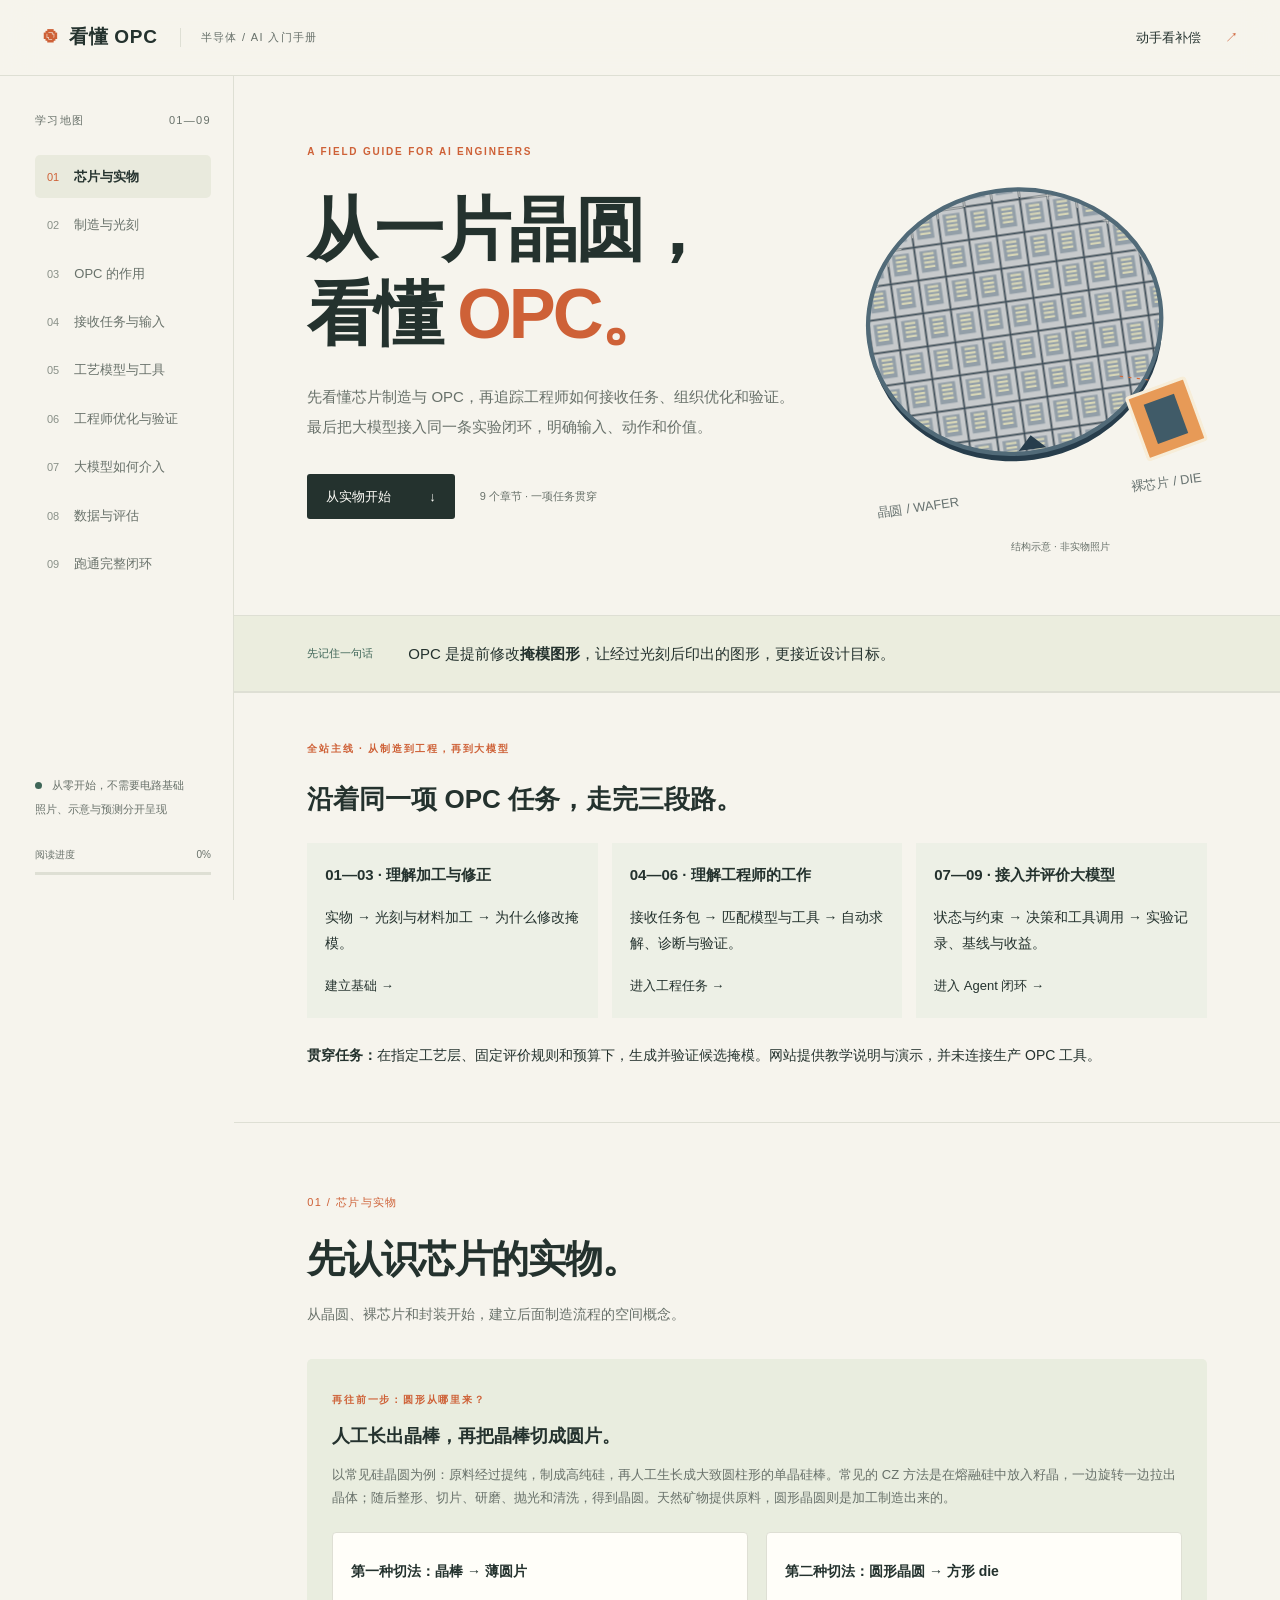
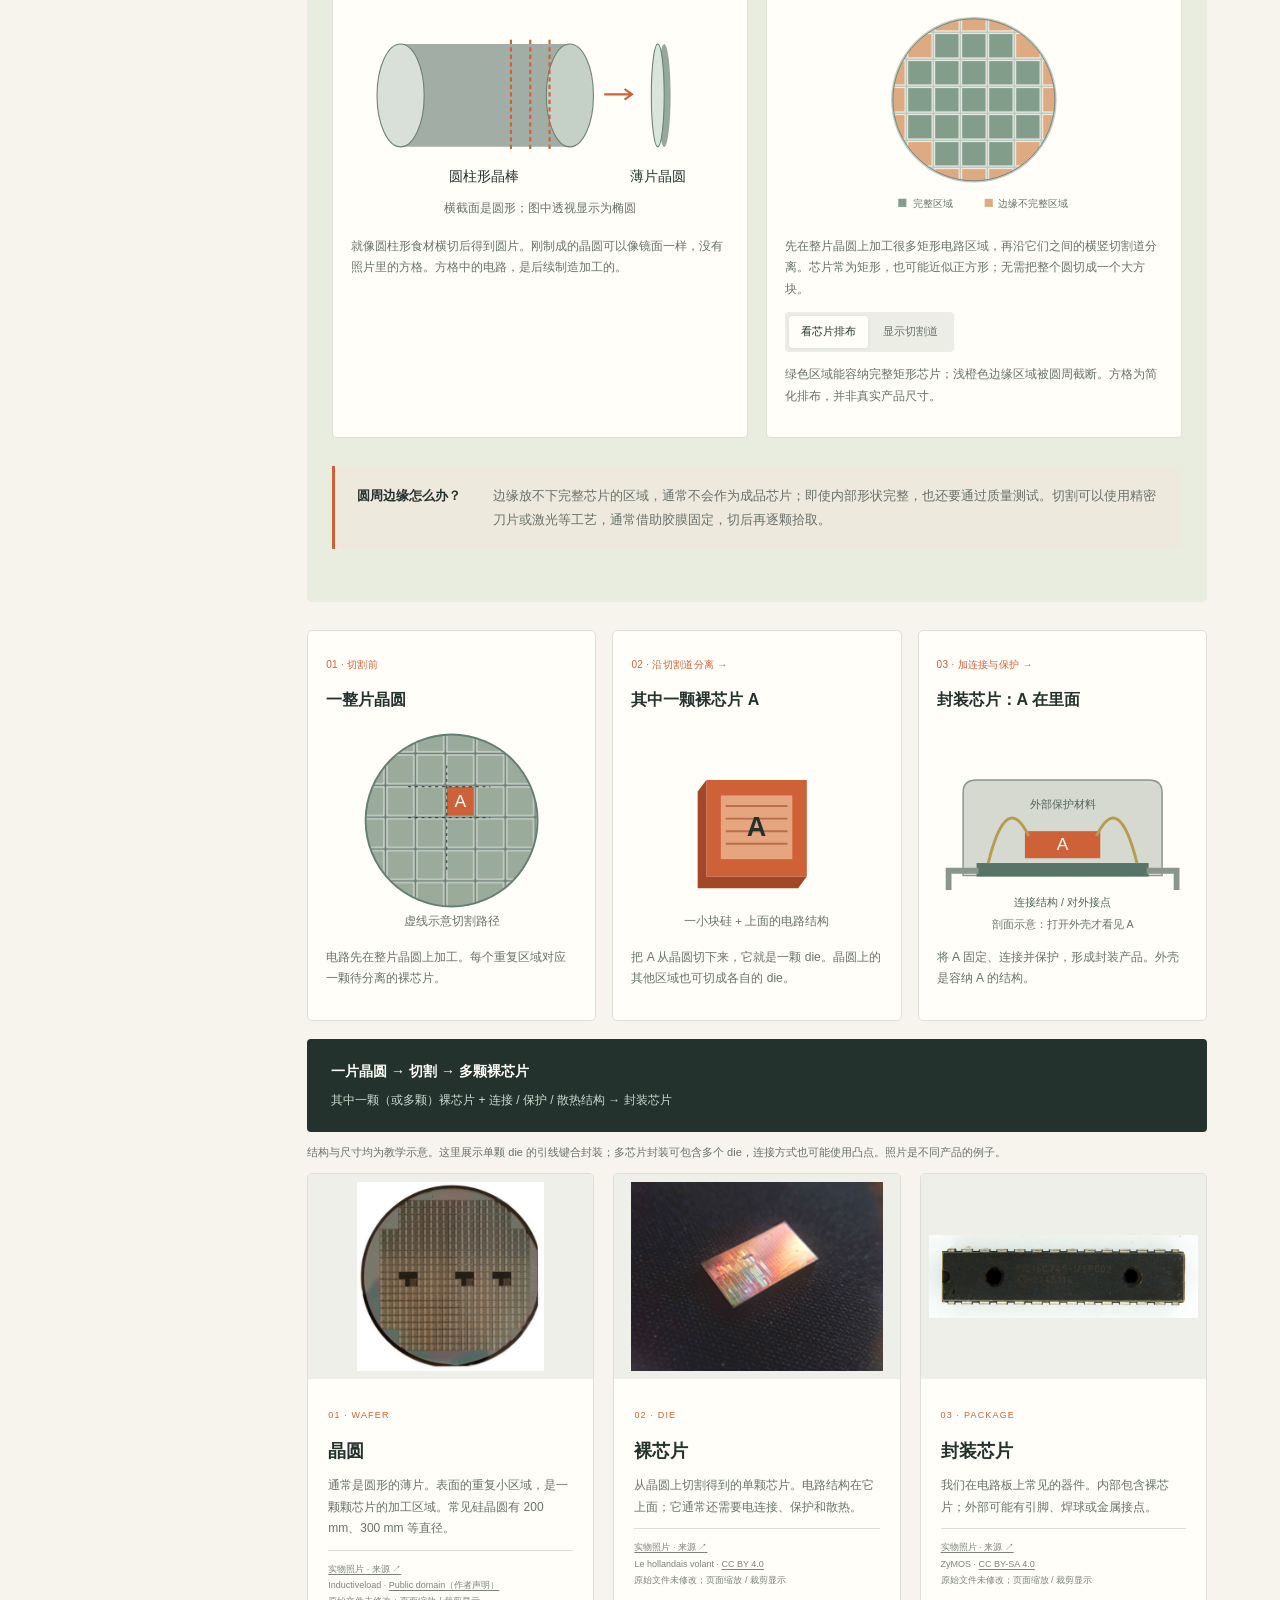
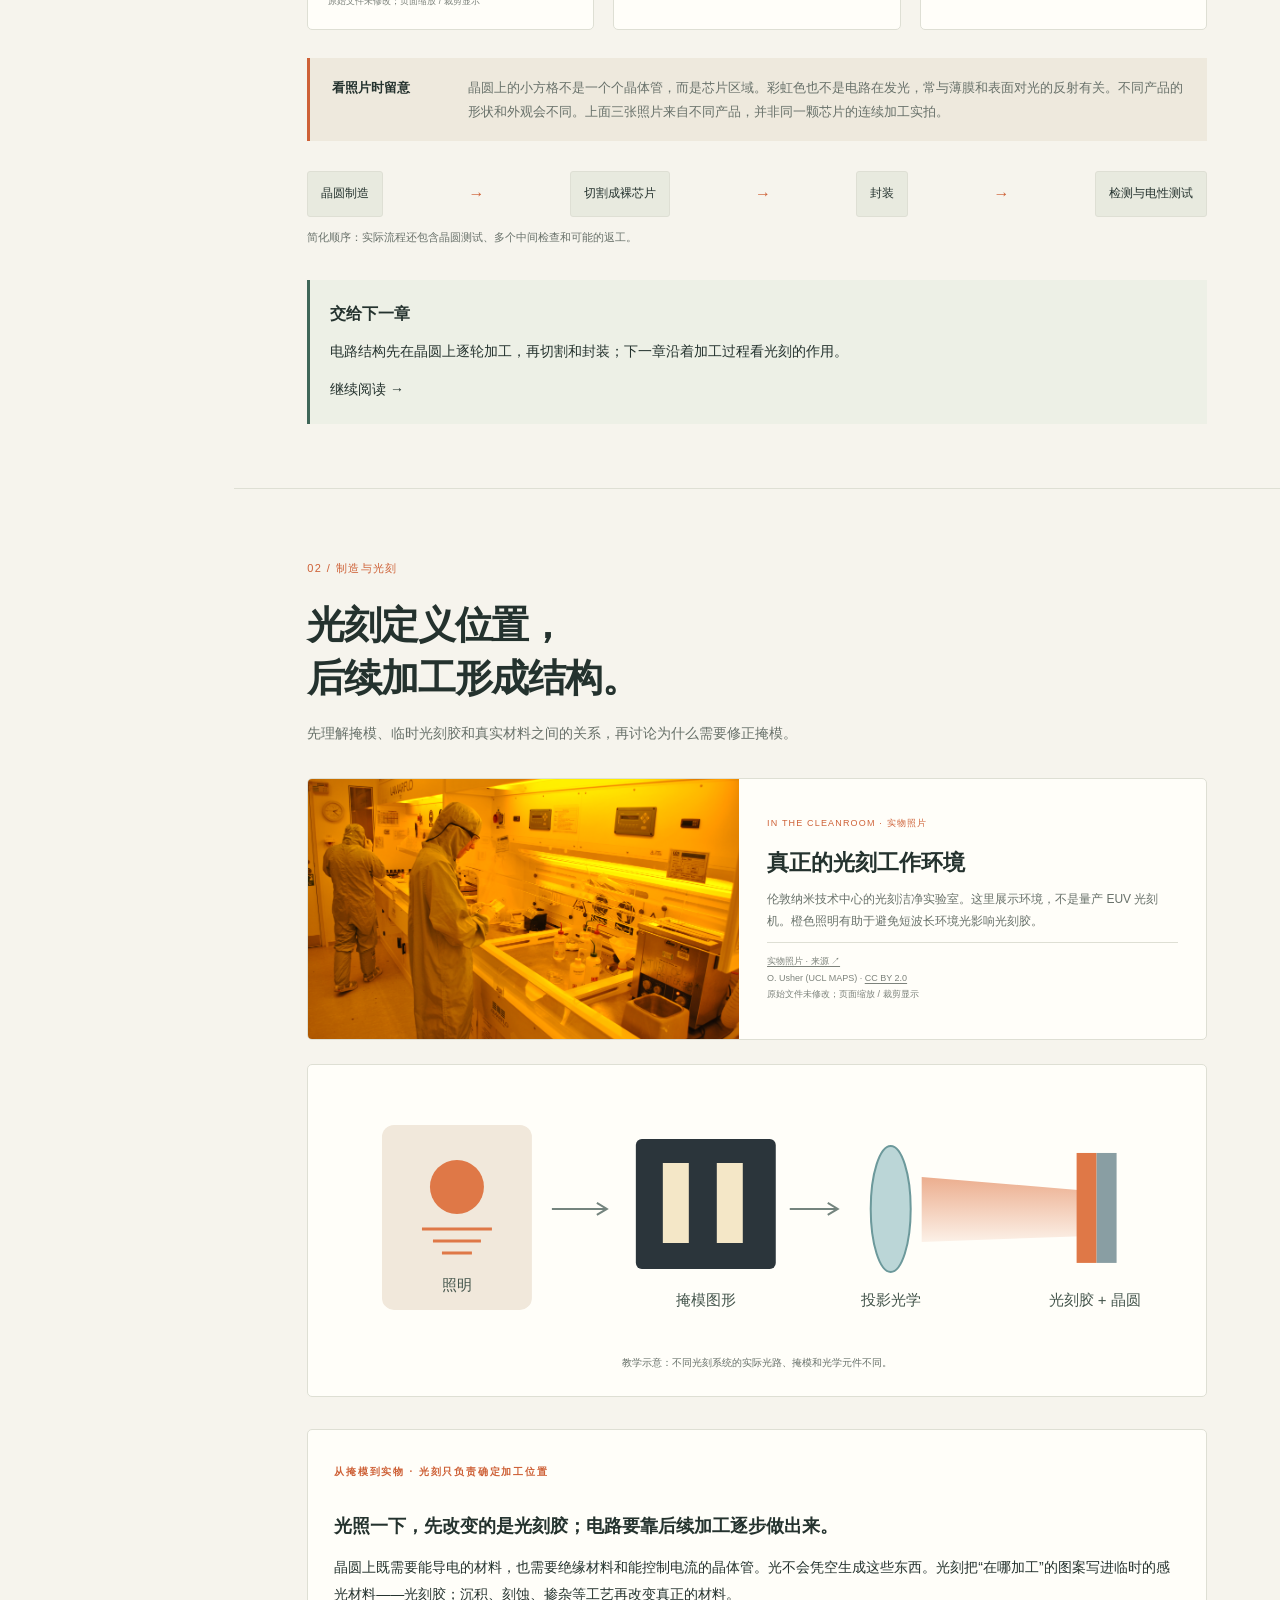
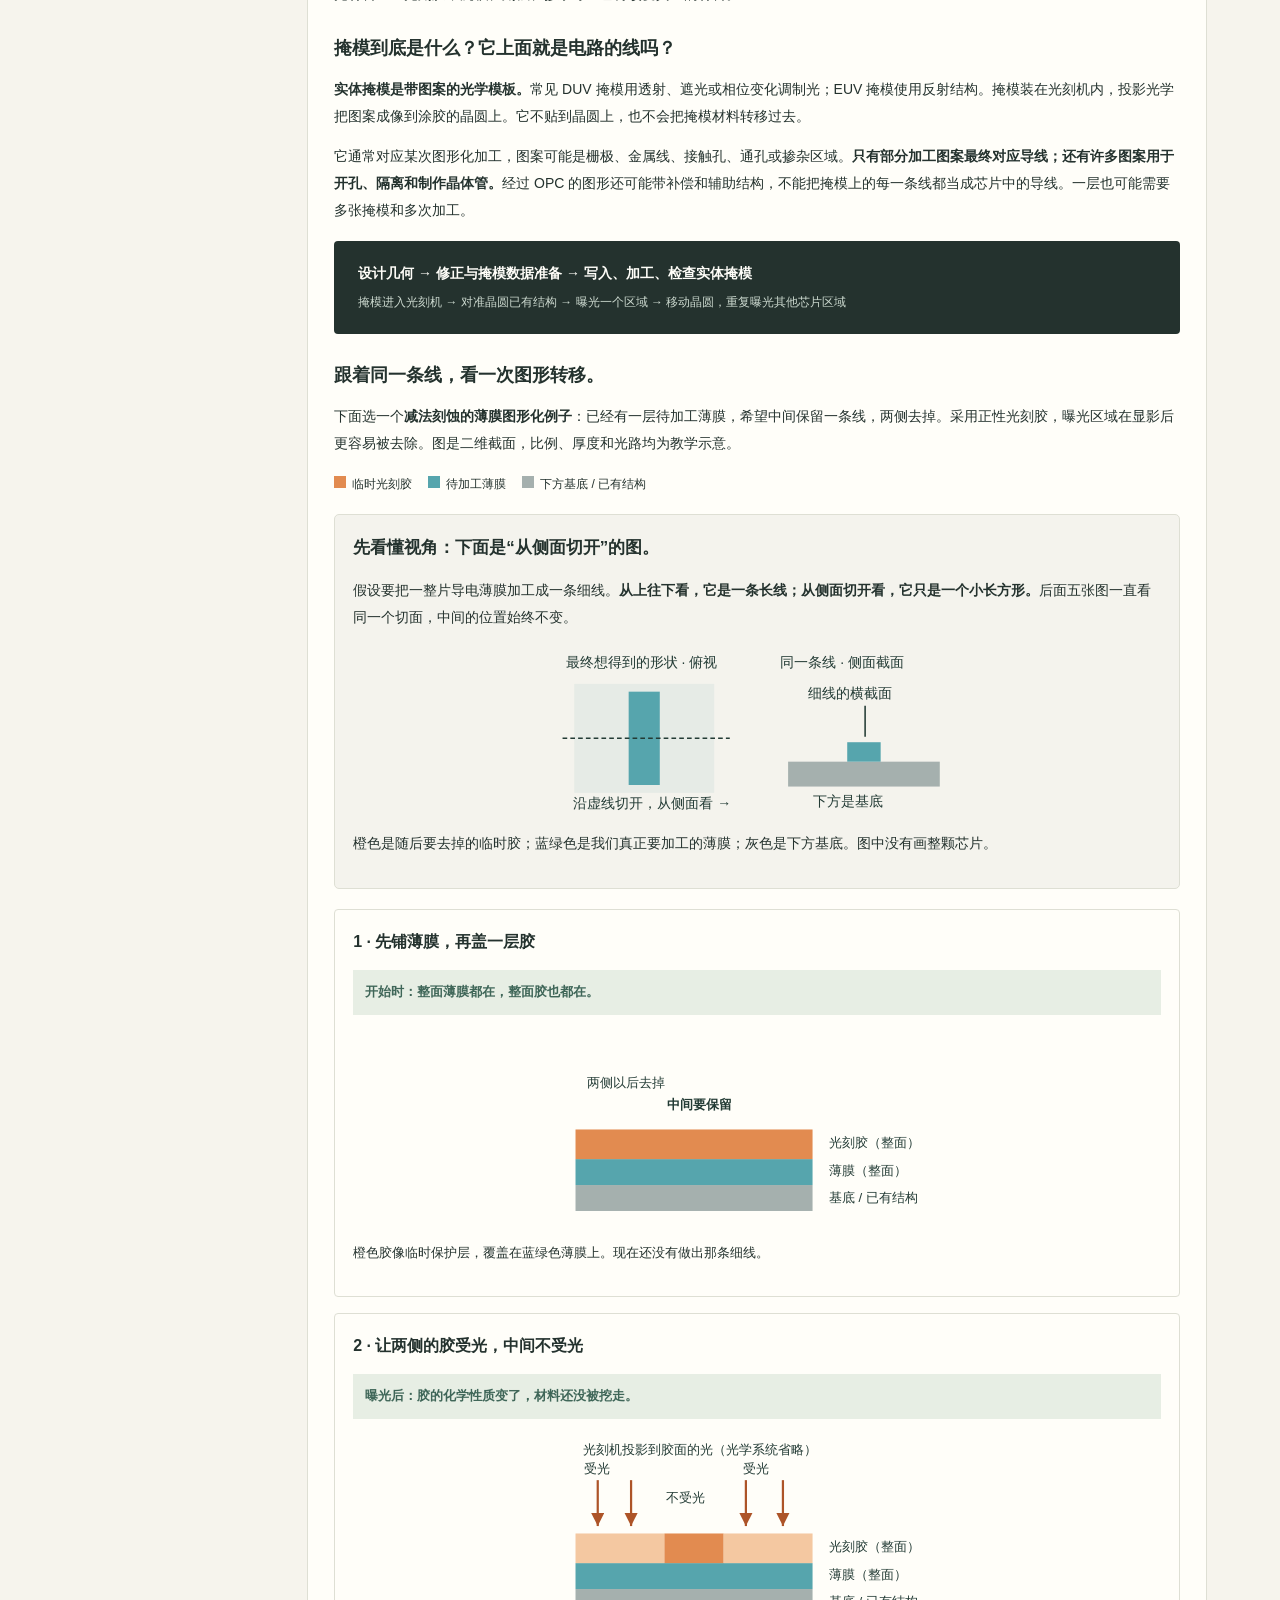
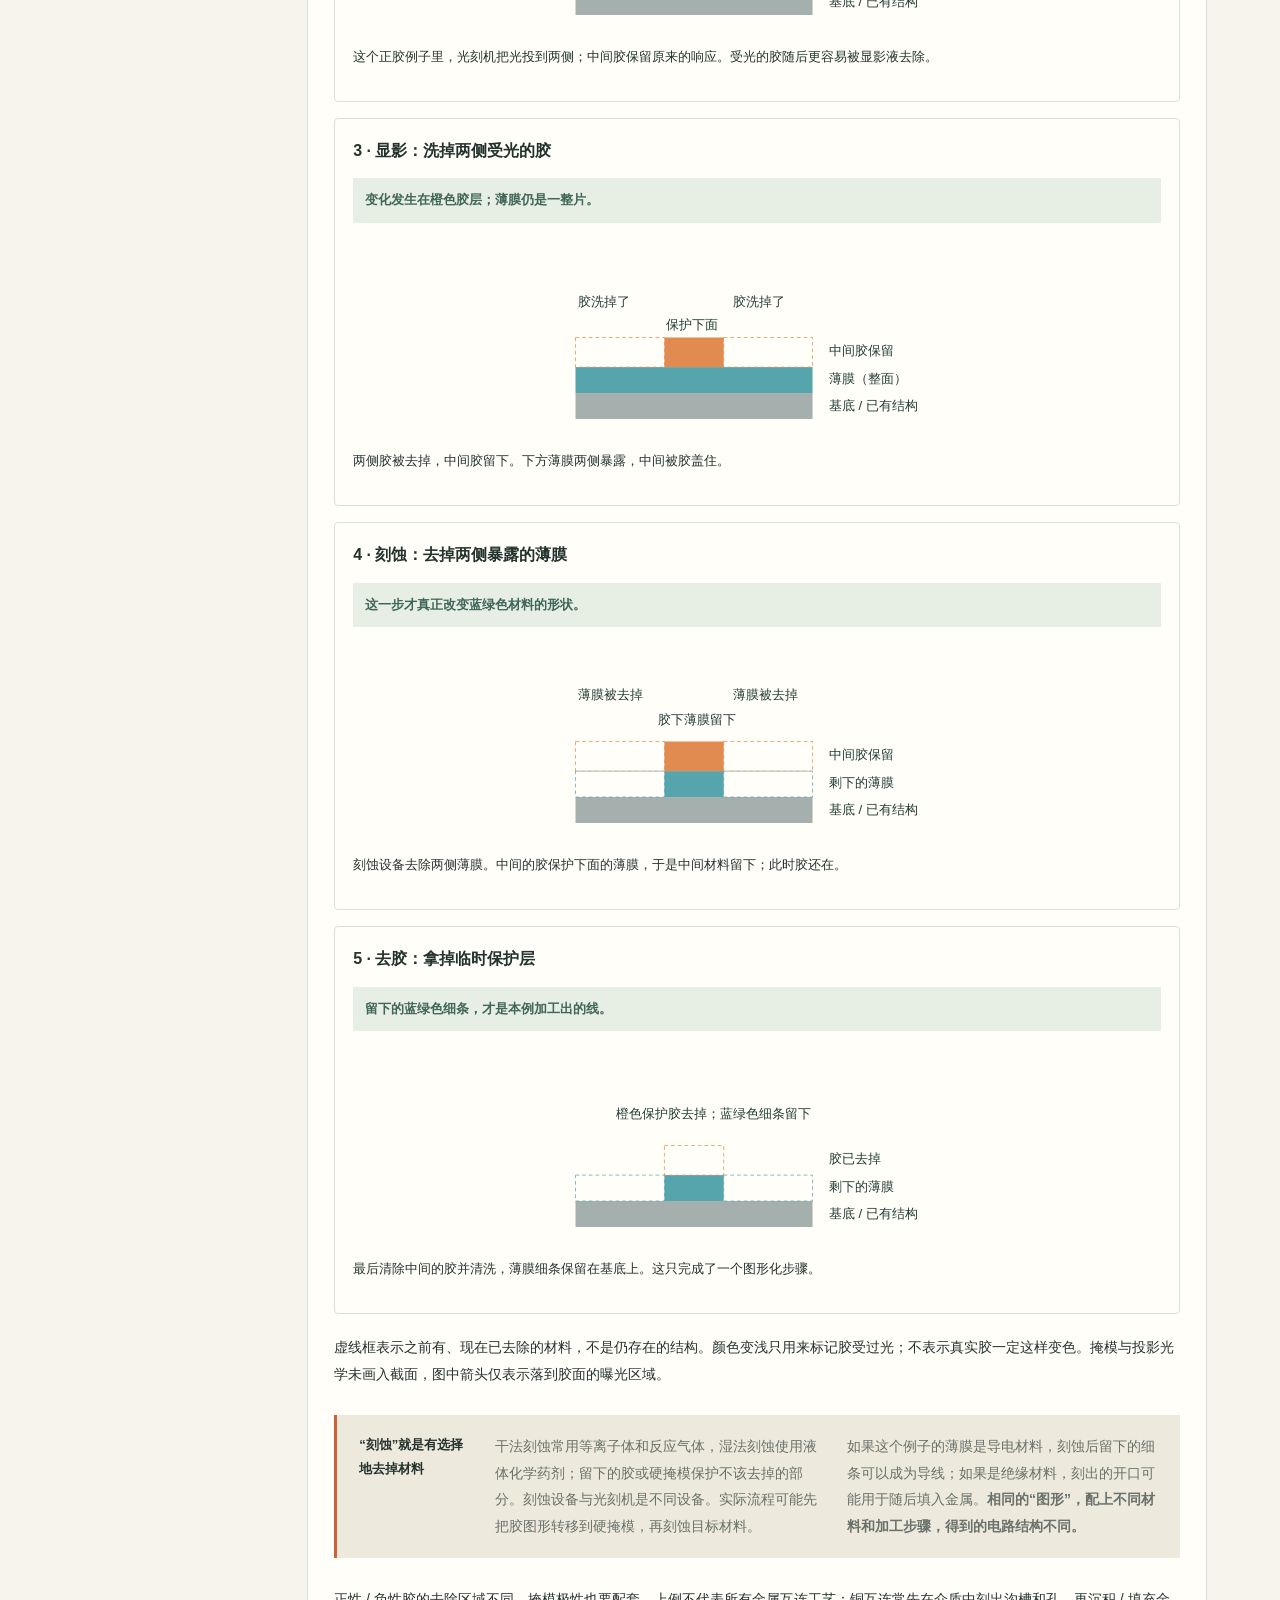
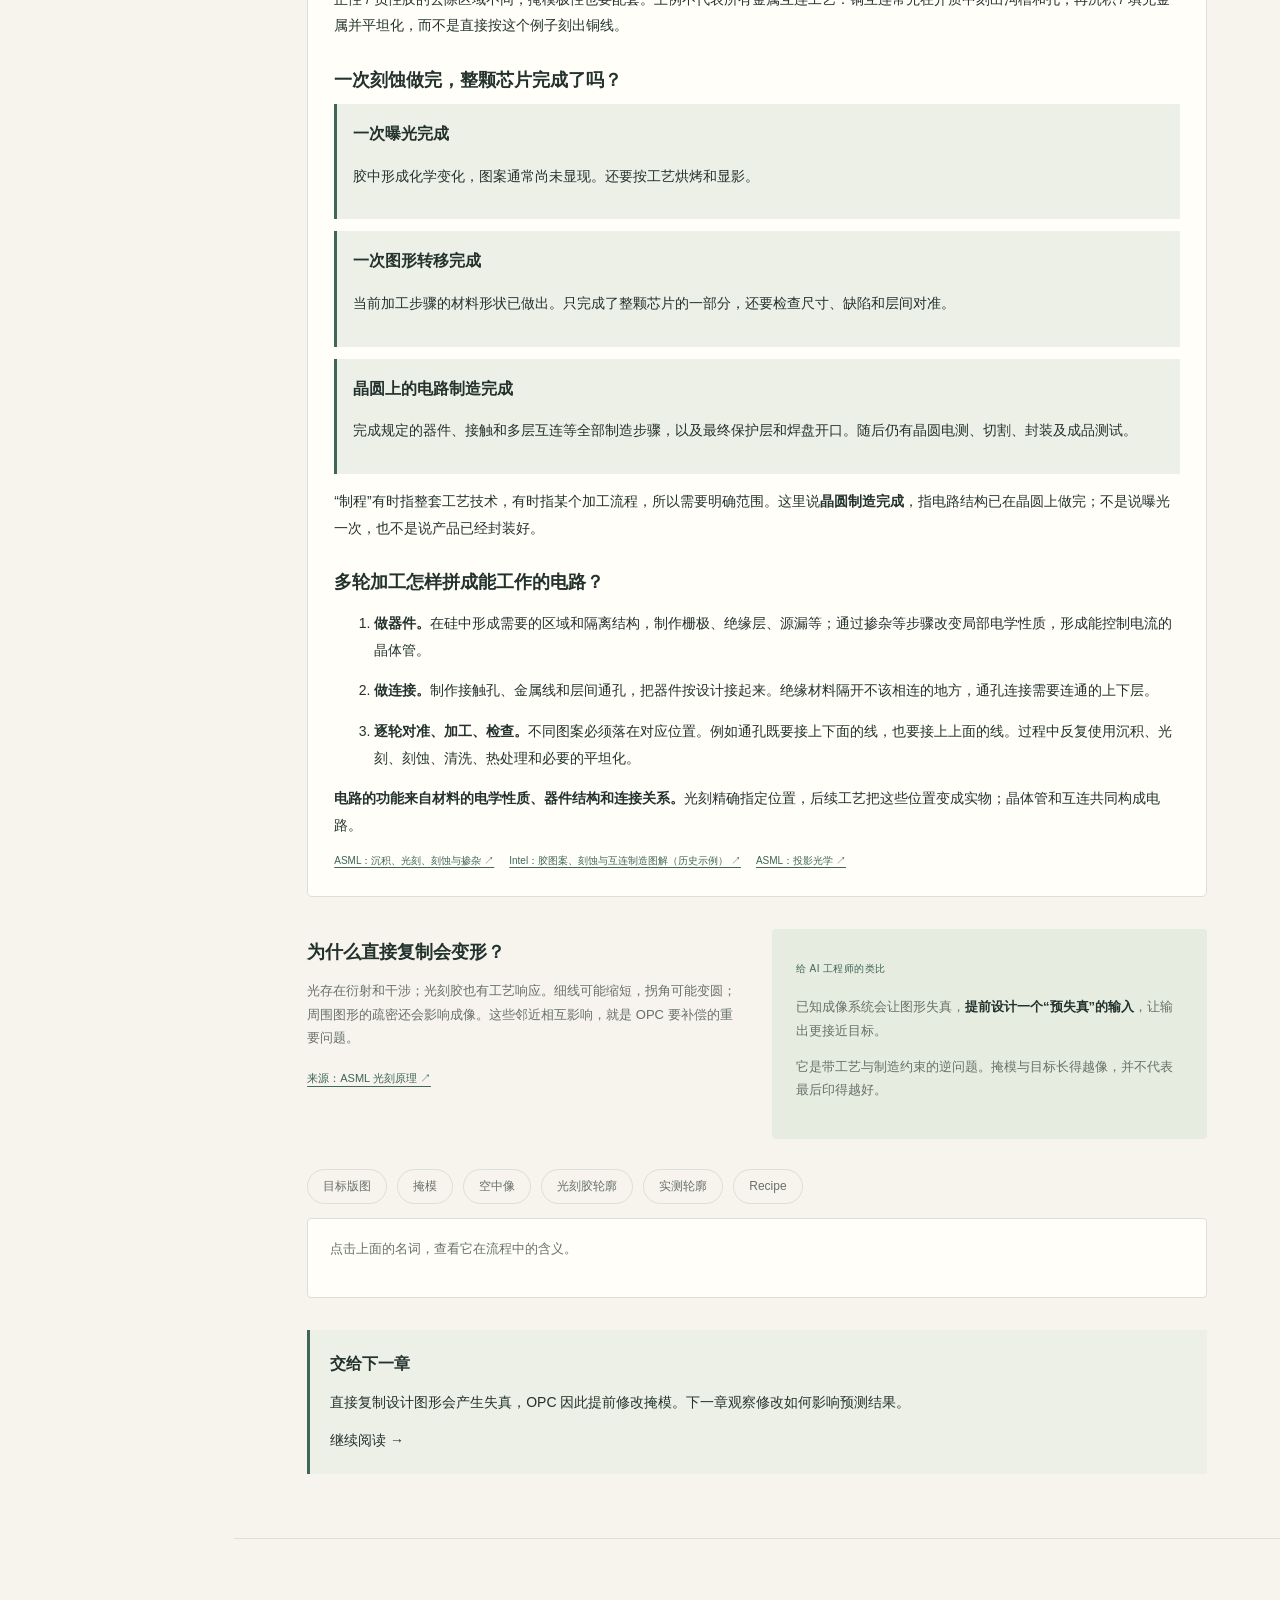
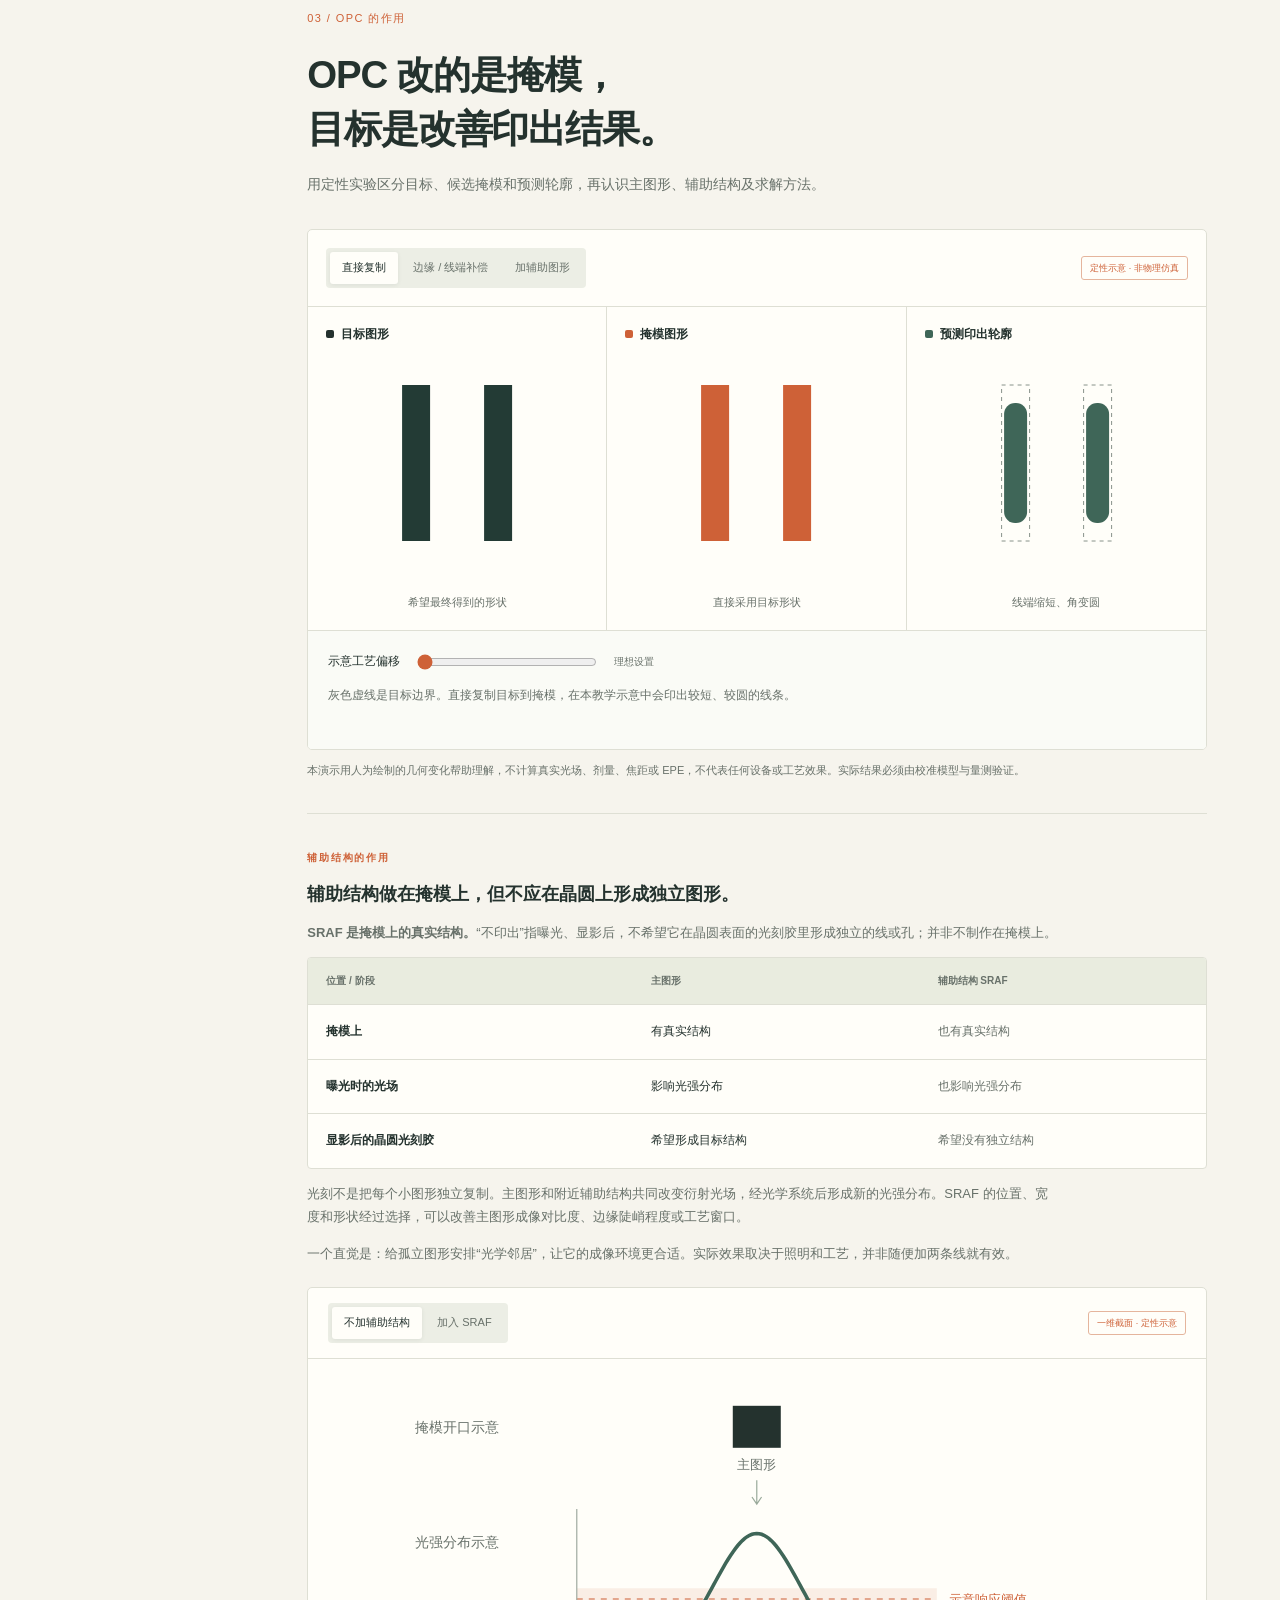
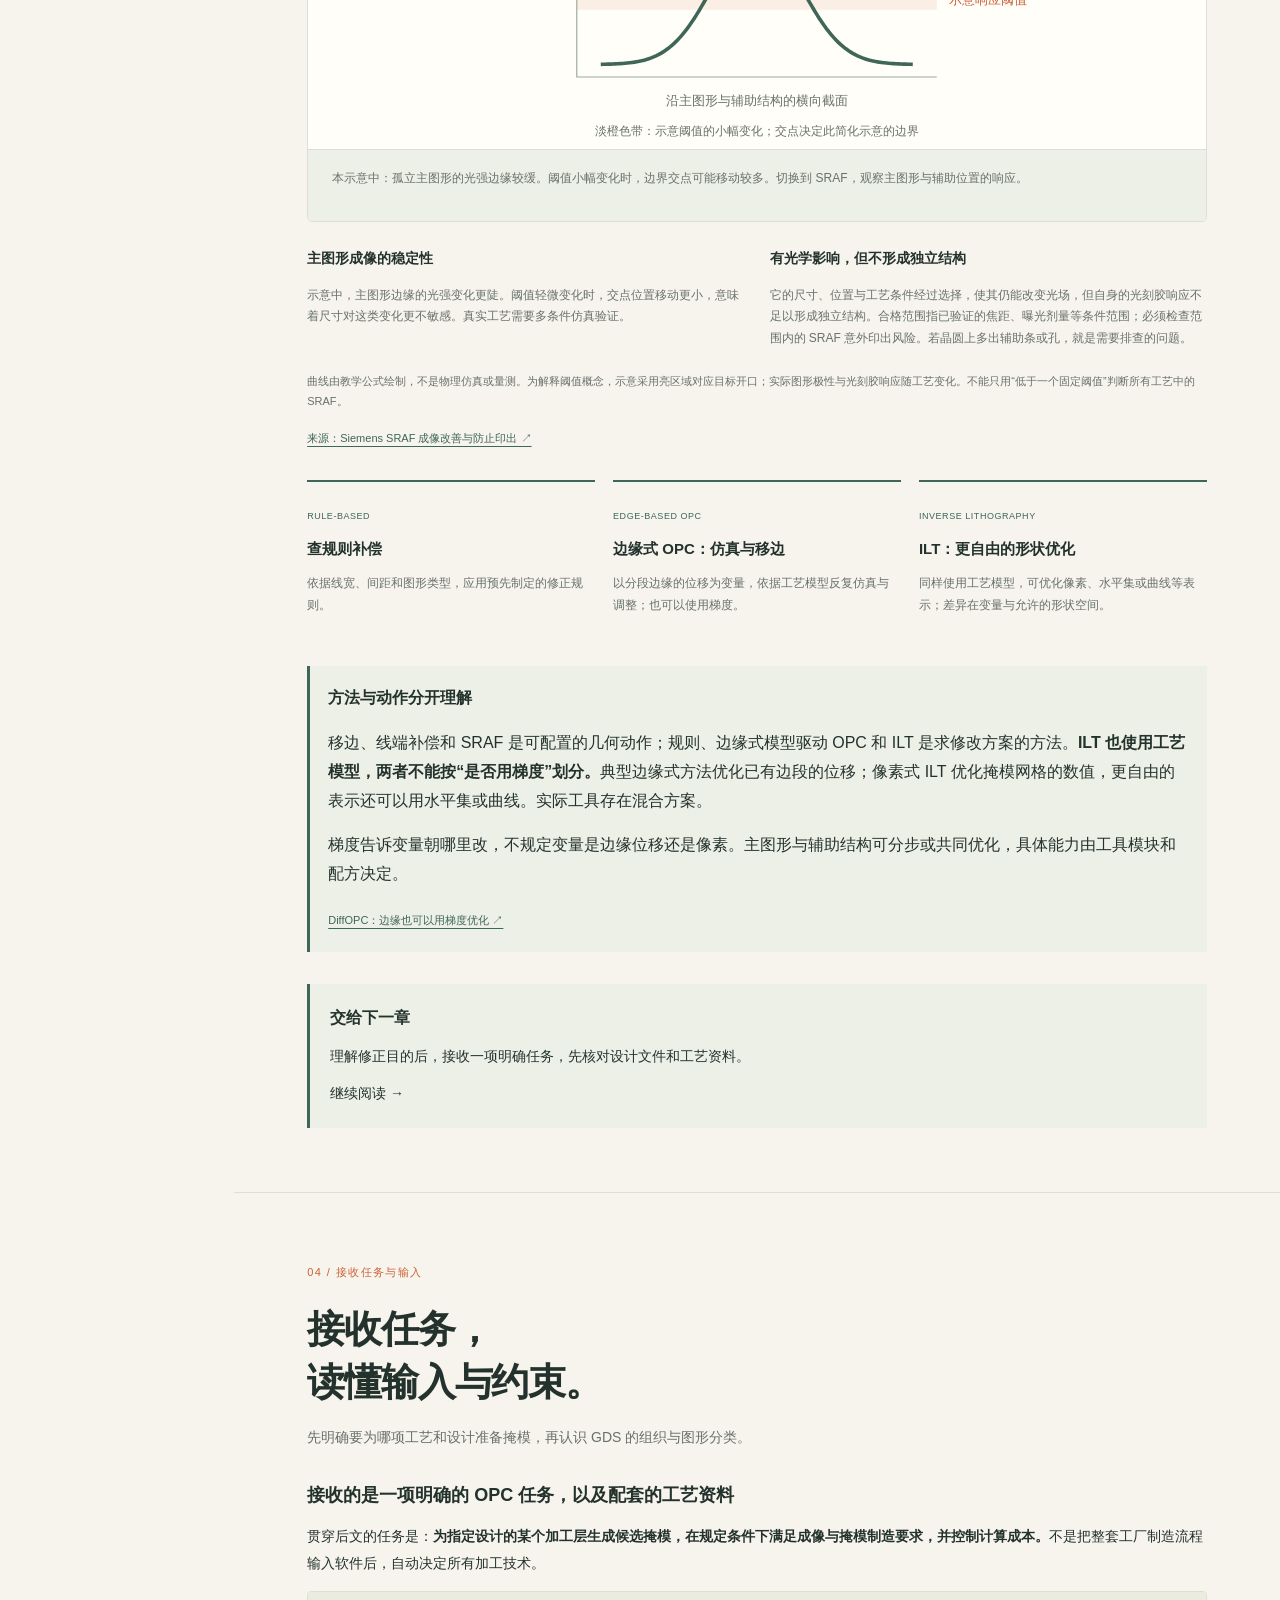
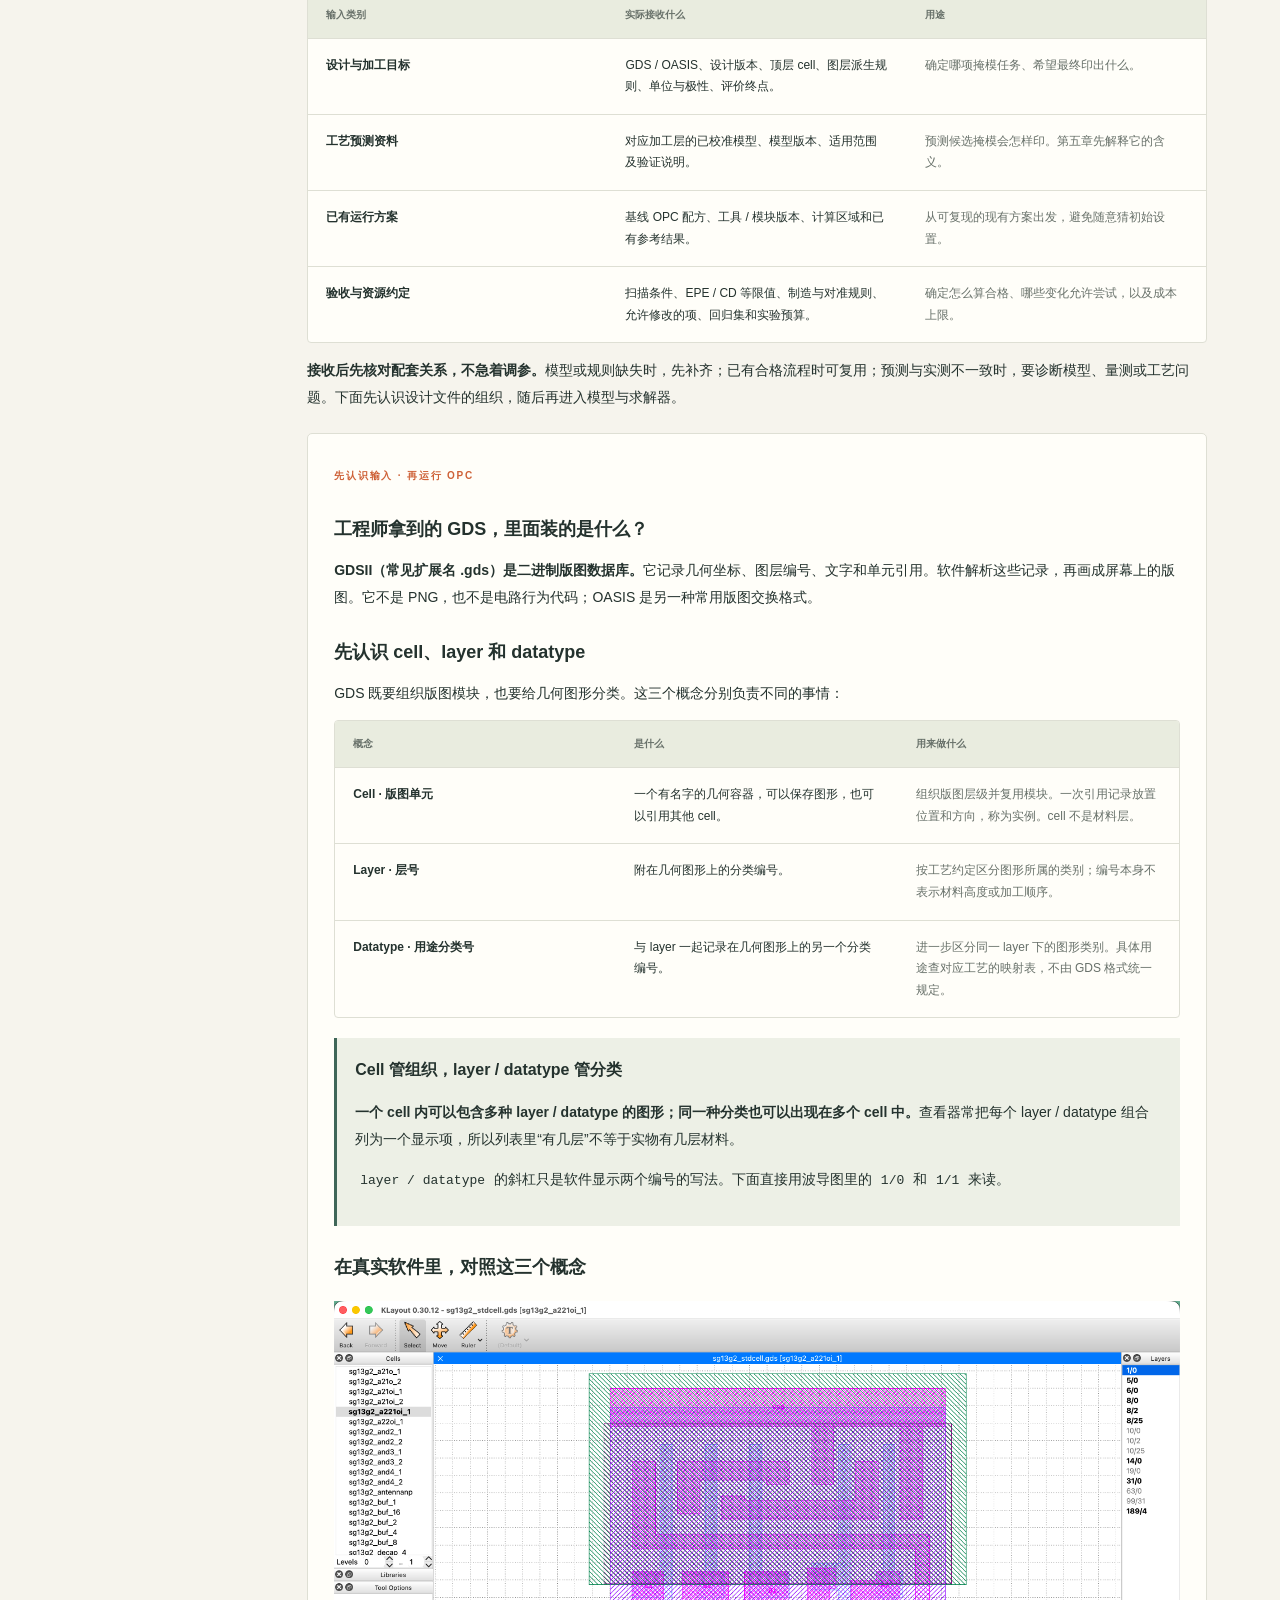
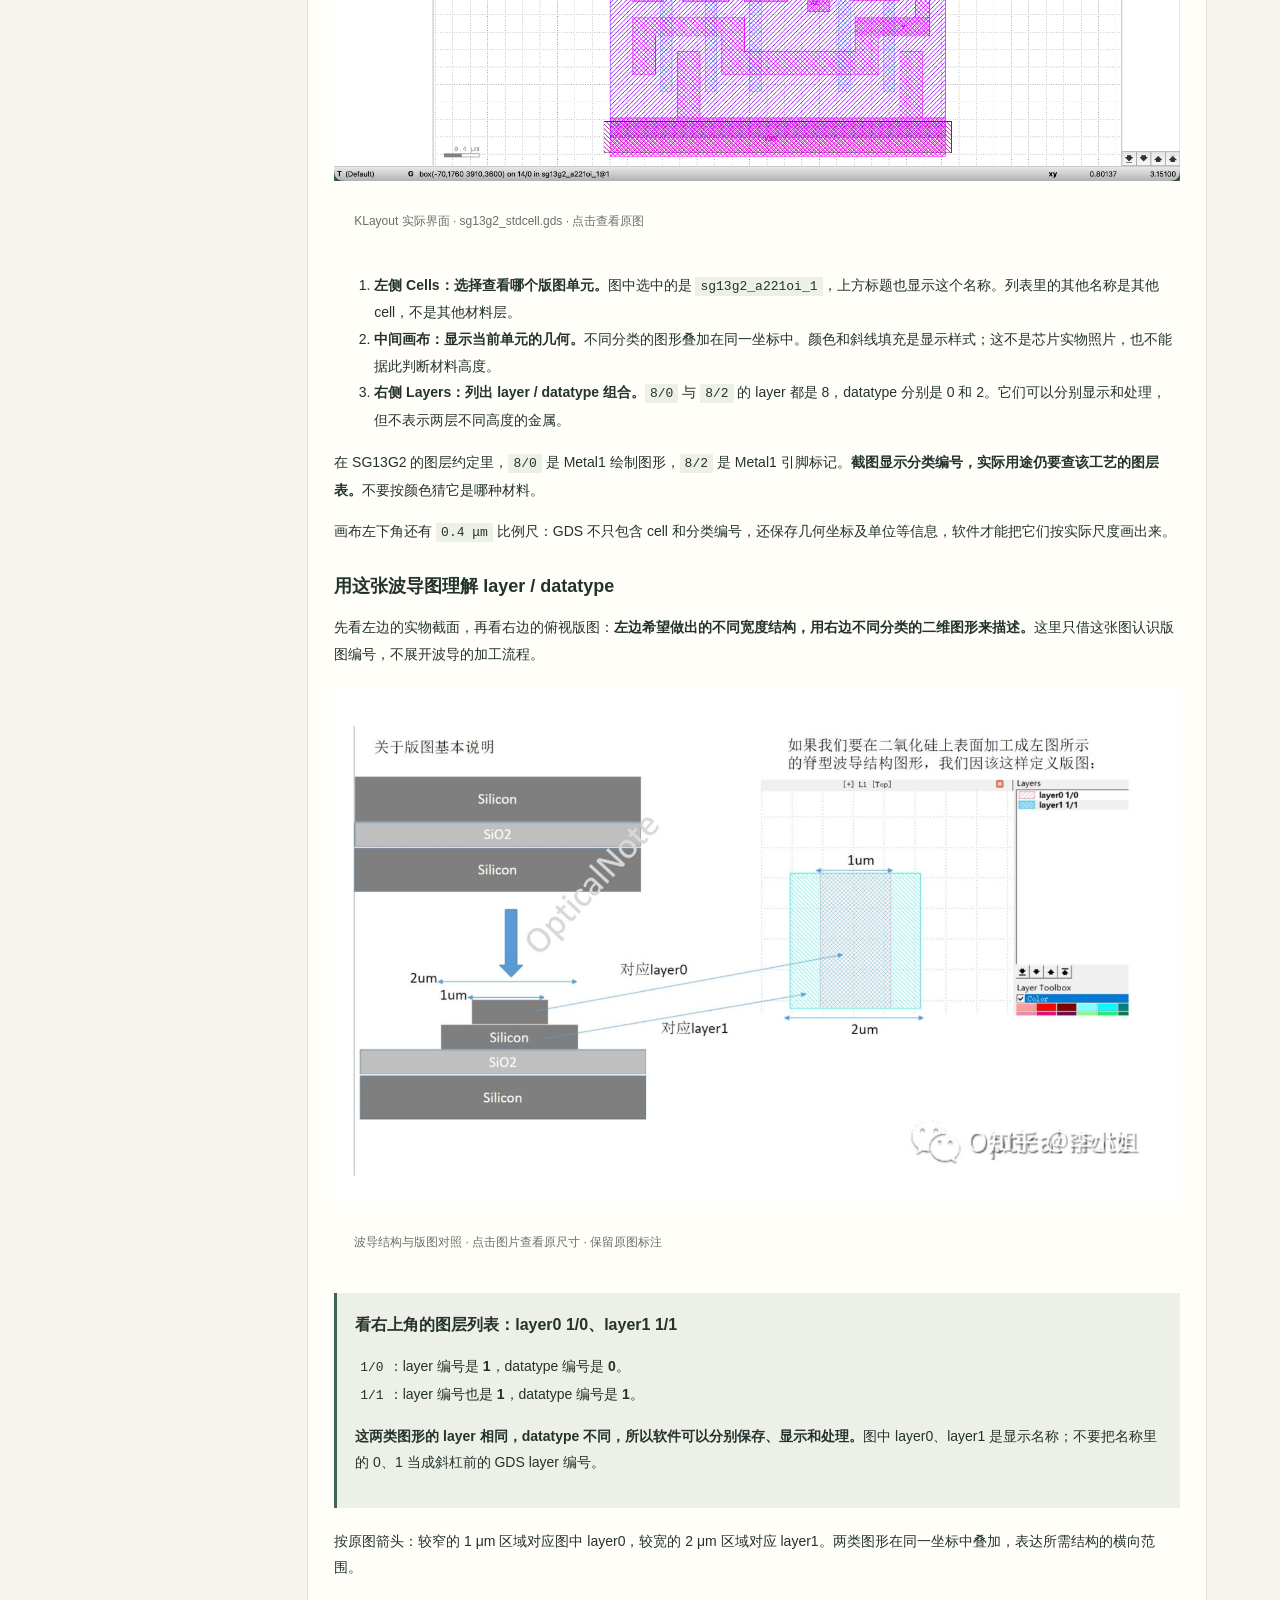
==== commit a5fd4d2a: "Restructure guide around OPC task inputs engineering workflow and LLM integration" ====
--- a/index.html
+++ b/index.html
@@ -1,14 +1,15 @@
 <!doctype html>
 <html lang="zh-CN">
-<head><meta charset="UTF-8"><meta name="viewport" content="width=device-width, initial-scale=1"><meta name="description" content="给 AI 工程师的 OPC 图解入门。认识晶圆、裸芯片、封装，探索光刻补偿、工具流程和模型数据。"><title>看懂 OPC · 从晶圆到模型</title><link rel="stylesheet" href="style.css?v=optimization-loops"><style>.fabrication-steps svg{width:100%;max-width:400px;margin:8px auto}.fabrication-reading svg{width:100%;max-width:420px;margin:14px auto}</style></head>
+<head><meta charset="UTF-8"><meta name="viewport" content="width=device-width, initial-scale=1"><meta name="description" content="从芯片制造理解 OPC，追踪工程师接收任务、优化与验证，再将大模型接入可评估的实验闭环。"><title>看懂 OPC · 从晶圆到模型</title><link rel="stylesheet" href="style.css?v=course-flow"><style>.fabrication-steps svg{width:100%;max-width:400px;margin:8px auto}.fabrication-reading svg{width:100%;max-width:420px;margin:14px auto}</style></head>
 <body>
 <header class="topbar"><a class="brand" href="#"><span class="brand-icon">◉</span> 看懂 OPC<span class="brand-sub">半导体 / AI 入门手册</span></a><a class="top-action" href="#lab">动手看补偿 <span>↗</span></a></header>
-<aside class="sidebar"><div class="sidebar-label">学习地图 <span>01—08</span></div><nav aria-label="章节导航"><a href="#objects">01 <span>先认识实物</span></a><a href="#lithography">02 <span>光刻怎么印图形</span></a><a href="#lab">03 <span>OPC 补偿实验</span></a><a href="#pipeline">04 <span>输入与工作流</span></a><a href="#tools">05 <span>软件与真实难点</span></a><a href="#ai">06 <span>模型在哪介入</span></a><a href="#data">07 <span>数据怎么构造</span></a><a href="#start">08 <span>从一个小项目开始</span></a></nav><div class="sidebar-note"><span class="tiny-dot"></span> 从零开始，不需要电路基础<br>照片、示意与预测分开呈现</div><div class="progress-label">阅读进度 <span id="progress-text">0%</span></div><div class="progress-track"><i id="progress-bar"></i></div></aside>
+<aside class="sidebar"><div class="sidebar-label">学习地图 <span>01—09</span></div><nav aria-label="章节导航"><a href="#objects">01 <span>芯片与实物</span></a><a href="#lithography">02 <span>制造与光刻</span></a><a href="#lab">03 <span>OPC 的作用</span></a><a href="#pipeline">04 <span>接收任务与输入</span></a><a href="#tools">05 <span>工艺模型与工具</span></a><a href="#engineer">06 <span>工程师优化与验证</span></a><a href="#ai">07 <span>大模型如何介入</span></a><a href="#data">08 <span>数据与评估</span></a><a href="#start">09 <span>跑通完整闭环</span></a></nav><div class="sidebar-note"><span class="tiny-dot"></span> 从零开始，不需要电路基础<br>照片、示意与预测分开呈现</div><div class="progress-label">阅读进度 <span id="progress-text">0%</span></div><div class="progress-track"><i id="progress-bar"></i></div></aside>
 <main>
-<section class="hero"><div class="eyebrow">A FIELD GUIDE FOR AI ENGINEERS</div><h1>从一片晶圆，<br>看懂 <em>OPC。</em></h1><p class="hero-copy">把半导体里的陌生名词，变成看得见的实物、流程和问题。<br>再找出你的模型，能帮工程师完成哪一步。</p><div class="hero-bottom"><a class="button" href="#objects">从实物开始 <span>↓</span></a><span>8 个章节 · 按需探索</span></div><div class="hero-diagram" aria-label="晶圆到裸芯片到封装的教学示意"><svg viewBox="0 0 400 340" role="img"><defs><pattern id="wafer-grid" width="26" height="31" patternUnits="userSpaceOnUse"><rect width="25" height="30" fill="#c7cacc" stroke="#666e73" stroke-width="1"/><rect x="4" y="4" width="16" height="20" fill="#939fa8"/><path d="M7 7h10M7 11h10M7 15h10M7 19h10" stroke="#d7d6b7" stroke-width="2"/></pattern></defs><ellipse cx="187" cy="150" rx="137" ry="123" fill="#273d4c"/><ellipse cx="187" cy="143" rx="137" ry="123" fill="url(#wafer-grid)" stroke="#516a78" stroke-width="4"/><path d="M174 263l13-13 13 13" fill="#273d4c"/><rect x="286" y="222" width="57" height="61" rx="2" fill="#e79a57" stroke="#f7edd8" stroke-width="3" transform="rotate(-12 314 252)"/><rect x="299" y="233" width="30" height="39" fill="#405b68" transform="rotate(-12 314 252)"/><path d="M277 207l29 8" stroke="#d96835" stroke-dasharray="3 5"/><text x="35" y="306" fill="#66716f" font-size="12">晶圆 / WAFER</text><text x="273" y="315" fill="#66716f" font-size="12">裸芯片 / DIE</text></svg><span class="diagram-label">结构示意 · 非实物照片</span></div></section>
+<section class="hero"><div class="eyebrow">A FIELD GUIDE FOR AI ENGINEERS</div><h1>从一片晶圆，<br>看懂 <em>OPC。</em></h1><p class="hero-copy">先看懂芯片制造与 OPC，再追踪工程师如何接收任务、组织优化和验证。<br>最后把大模型接入同一条实验闭环，明确输入、动作和价值。</p><div class="hero-bottom"><a class="button" href="#objects">从实物开始 <span>↓</span></a><span>9 个章节 · 一项任务贯穿</span></div><div class="hero-diagram" aria-label="晶圆到裸芯片到封装的教学示意"><svg viewBox="0 0 400 340" role="img"><defs><pattern id="wafer-grid" width="26" height="31" patternUnits="userSpaceOnUse"><rect width="25" height="30" fill="#c7cacc" stroke="#666e73" stroke-width="1"/><rect x="4" y="4" width="16" height="20" fill="#939fa8"/><path d="M7 7h10M7 11h10M7 15h10M7 19h10" stroke="#d7d6b7" stroke-width="2"/></pattern></defs><ellipse cx="187" cy="150" rx="137" ry="123" fill="#273d4c"/><ellipse cx="187" cy="143" rx="137" ry="123" fill="url(#wafer-grid)" stroke="#516a78" stroke-width="4"/><path d="M174 263l13-13 13 13" fill="#273d4c"/><rect x="286" y="222" width="57" height="61" rx="2" fill="#e79a57" stroke="#f7edd8" stroke-width="3" transform="rotate(-12 314 252)"/><rect x="299" y="233" width="30" height="39" fill="#405b68" transform="rotate(-12 314 252)"/><path d="M277 207l29 8" stroke="#d96835" stroke-dasharray="3 5"/><text x="35" y="306" fill="#66716f" font-size="12">晶圆 / WAFER</text><text x="273" y="315" fill="#66716f" font-size="12">裸芯片 / DIE</text></svg><span class="diagram-label">结构示意 · 非实物照片</span></div></section>
 <div class="intro-strip"><span>先记住一句话</span><p>OPC 是提前修改<strong>掩模图形</strong>，让经过光刻后印出的图形，更接近设计目标。</p></div>
 
-<section id="objects" class="chapter"><div class="chapter-head"><span class="chapter-number">01 / 认识实物</span><h2>一片晶圆切出很多裸芯片，<br>封装芯片里装着裸芯片。</h2><p>这里有两种关系：晶圆与裸芯片是“切割前后”；封装芯片与裸芯片是“外部结构与内部核心”。先看同一颗橙色芯片 A 的去向，再看下面的实物照片。</p></div>
+<div class="course-overview" id="course-overview"><span class="eyebrow">全站主线 · 从制造到工程，再到大模型</span><h2>沿着同一项 OPC 任务，走完三段路。</h2><div class="story-phases"><article><b>01—03 · 理解加工与修正</b><p>实物 → 光刻与材料加工 → 为什么修改掩模。</p><a href="#objects">建立基础 →</a></article><article><b>04—06 · 理解工程师的工作</b><p>接收任务包 → 匹配模型与工具 → 自动求解、诊断与验证。</p><a href="#pipeline">进入工程任务 →</a></article><article><b>07—09 · 接入并评价大模型</b><p>状态与约束 → 决策和工具调用 → 实验记录、基线与收益。</p><a href="#ai">进入 Agent 闭环 →</a></article></div><p><strong>贯穿任务：</strong>在指定工艺层、固定评价规则和预算下，生成并验证候选掩模。网站提供教学说明与演示，并未连接生产 OPC 工具。</p></div>
+<section id="objects" class="chapter"><div class="chapter-head"><span class="chapter-number">01 / 芯片与实物</span><h2>先认识芯片的实物。</h2><p>从晶圆、裸芯片和封装开始，建立后面制造流程的空间概念。</p></div>
 <div class="wafer-origin" id="wafer-origin"><span class="eyebrow">再往前一步：圆形从哪里来？</span><h3>人工长出晶棒，再把晶棒切成圆片。</h3><p>以常见硅晶圆为例：原料经过提纯，制成高纯硅，再人工生长成大致圆柱形的单晶硅棒。常见的 CZ 方法是在熔融硅中放入籽晶，一边旋转一边拉出晶体；随后整形、切片、研磨、抛光和清洗，得到晶圆。天然矿物提供原料，圆形晶圆则是加工制造出来的。</p>
 <div class="wafer-origin-grid"><article><h4>第一种切法：晶棒 → 薄圆片</h4><svg viewBox="0 0 350 210" role="img" aria-label="圆柱形硅晶棒沿横截面切成薄片，圆截面决定晶圆是圆形"><path d="M45 42h158v96H45z" fill="#a2aea5"/><ellipse cx="45" cy="90" rx="22" ry="48" fill="#d9dfd9" stroke="#698173"/><ellipse cx="203" cy="90" rx="22" ry="48" fill="#c5d1c7" stroke="#698173"/><path d="M148 38v104M166 38v104M184 38v104" stroke="#ce6137" stroke-width="2" stroke-dasharray="4 3"/><path d="M235 89h26m-7-5 7 5-7 5" fill="none" stroke="#ce6137" stroke-width="2"/><ellipse cx="291" cy="90" rx="6" ry="48" fill="#95a99b"/><ellipse cx="285" cy="90" rx="6" ry="48" fill="#d9e4da" stroke="#698173"/><text x="123" y="170" text-anchor="middle" font-size="13" fill="#24322e">圆柱形晶棒</text><text x="285" y="170" text-anchor="middle" font-size="13" fill="#24322e">薄片晶圆</text><text x="175" y="199" text-anchor="middle" font-size="11" fill="#68716a">横截面是圆形；图中透视显示为椭圆</text></svg><p>就像圆柱形食材横切后得到圆片。刚制成的晶圆可以像镜面一样，没有照片里的方格。方格中的电路，是后续制造加工的。</p></article>
 <article><h4>第二种切法：圆形晶圆 → 方形 die</h4><svg id="dicing-figure" viewBox="0 0 350 250" role="img" aria-label="圆形晶圆中排列矩形芯片，完整芯片位于内部，边缘不完整区域不会作为成品芯片"></svg><p>先在整片晶圆上加工很多矩形电路区域，再沿它们之间的横竖切割道分离。芯片常为矩形，也可能近似正方形；无需把整个圆切成一个大方块。</p><div class="segmented" role="group" aria-label="查看晶圆切割"><button data-dicing="layout" class="active" aria-pressed="true">看芯片排布</button><button data-dicing="cuts" aria-pressed="false">显示切割道</button></div><p id="dicing-caption" class="small" aria-live="polite"></p></article></div>
@@ -21,9 +22,8 @@
 </div>
 <div class="relationship-equation"><strong>一片晶圆 → 切割 → 多颗裸芯片</strong><span>其中一颗（或多颗）裸芯片 + 连接 / 保护 / 散热结构 → 封装芯片</span></div>
 <p class="small muted">结构与尺寸均为教学示意。这里展示单颗 die 的引线键合封装；多芯片封装可包含多个 die，连接方式也可能使用凸点。照片是不同产品的例子。</p>
-<div class="photo-grid"><figure class="photo-card" data-photo="wafer"><div class="photo-frame"><div class="photo-loading">晶圆实物照片</div></div><figcaption><span class="photo-tag">01 · WAFER</span><h3>晶圆</h3><p>通常是圆形的薄片。表面的重复小区域，是一颗颗芯片的加工区域。常见硅晶圆有 200 mm、300 mm 等直径。</p><div class="photo-credit"></div></figcaption></figure><figure class="photo-card" data-photo="die"><div class="photo-frame"><div class="photo-loading">裸芯片实物照片</div></div><figcaption><span class="photo-tag">02 · DIE</span><h3>裸芯片</h3><p>从晶圆上切割得到的单颗芯片。电路结构在它上面；它通常还需要电连接、保护和散热。</p><div class="photo-credit"></div></figcaption></figure><figure class="photo-card" data-photo="package"><div class="photo-frame"><div class="photo-loading">封装芯片实物照片</div></div><figcaption><span class="photo-tag">03 · PACKAGE</span><h3>封装芯片</h3><p>我们在电路板上常见的器件。内部包含裸芯片；外部可能有引脚、焊球或金属接点。</p><div class="photo-credit"></div></figcaption></figure></div><div class="note"><strong>看照片时留意</strong><p>晶圆上的小方格不是一个个晶体管，而是芯片区域。彩虹色也不是电路在发光，常与薄膜和表面对光的反射有关。不同产品的形状和外观会不同。上面三张照片来自不同产品，并非同一颗芯片的连续加工实拍。</p></div><div class="journey"><span>晶圆制造</span><b>→</b><span>切割成裸芯片</span><b>→</b><span>封装</span><b>→</b><span>检测与电性测试</span></div><p class="small muted">简化顺序：实际流程还包含晶圆测试、多个中间检查和可能的返工。</p></section>
-
-<section id="lithography" class="chapter"><div class="chapter-head"><span class="chapter-number">02 / 光刻基础</span><h2>先弄清楚：<br>光到底在“印”什么？</h2><p>芯片结构要经过很多轮加工。光刻的作用，是把某一层需要的图形转移到晶圆表面的光刻胶上。</p></div><figure class="photo-card lab-photo" data-photo="machine"><div class="photo-frame"><div class="photo-loading">真实光刻实验室</div></div><figcaption><span class="photo-tag">IN THE CLEANROOM · 实物照片</span><h3>真正的光刻工作环境</h3><p>伦敦纳米技术中心的光刻洁净实验室。这里展示环境，不是量产 EUV 光刻机。橙色照明有助于避免短波长环境光影响光刻胶。</p><div class="photo-credit"></div></figcaption></figure><div class="litho-panel"><svg viewBox="0 0 850 265" role="img" aria-label="光源通过掩模与投影光学，在光刻胶上形成图形的示意"><defs><linearGradient id="beam" x1="0" y1="0" x2="0" y2="1"><stop offset="0" stop-color="#df7847" stop-opacity=".6"/><stop offset="1" stop-color="#df7847" stop-opacity=".1"/></linearGradient></defs><rect x="50" y="36" width="150" height="185" rx="12" fill="#f1e8db"/><circle cx="125" cy="98" r="27" fill="#df7847"/><path d="M90 140h70M101 152h48M110 164h30" stroke="#df7847" stroke-width="3"/><text x="125" y="201" text-anchor="middle" class="svg-title">照明</text><path d="M220 120h55" stroke="#74847e" stroke-width="2"/><path d="m265 114 10 6-10 6" fill="none" stroke="#74847e" stroke-width="2"/><rect x="304" y="50" width="140" height="130" rx="6" fill="#2b353b"/><path d="M331 74v80h26V74M385 74v80h26V74" fill="#f4e7c7"/><text x="374" y="216" text-anchor="middle" class="svg-title">掩模图形</text><path d="M458 120h48" stroke="#74847e" stroke-width="2"/><path d="m496 114 10 6-10 6" fill="none" stroke="#74847e" stroke-width="2"/><ellipse cx="559" cy="120" rx="20" ry="63" fill="#bbd6d7" stroke="#6c999b" stroke-width="2"/><text x="559" y="216" text-anchor="middle" class="svg-title">投影光学</text><path d="M590 88l168 14v45l-168 6z" fill="url(#beam)"/><rect x="745" y="64" width="20" height="110" fill="#df7847"/><rect x="765" y="64" width="20" height="110" fill="#899ea3"/><text x="763" y="216" text-anchor="middle" class="svg-title">光刻胶 + 晶圆</text></svg><div class="panel-caption">教学示意：不同光刻系统的实际光路、掩模和光学元件不同。</div></div><div class="physical-fabrication" id="physical-fabrication"><span class="eyebrow">从掩模到实物 · 光刻只负责确定加工位置</span>
+<div class="photo-grid"><figure class="photo-card" data-photo="wafer"><div class="photo-frame"><div class="photo-loading">晶圆实物照片</div></div><figcaption><span class="photo-tag">01 · WAFER</span><h3>晶圆</h3><p>通常是圆形的薄片。表面的重复小区域，是一颗颗芯片的加工区域。常见硅晶圆有 200 mm、300 mm 等直径。</p><div class="photo-credit"></div></figcaption></figure><figure class="photo-card" data-photo="die"><div class="photo-frame"><div class="photo-loading">裸芯片实物照片</div></div><figcaption><span class="photo-tag">02 · DIE</span><h3>裸芯片</h3><p>从晶圆上切割得到的单颗芯片。电路结构在它上面；它通常还需要电连接、保护和散热。</p><div class="photo-credit"></div></figcaption></figure><figure class="photo-card" data-photo="package"><div class="photo-frame"><div class="photo-loading">封装芯片实物照片</div></div><figcaption><span class="photo-tag">03 · PACKAGE</span><h3>封装芯片</h3><p>我们在电路板上常见的器件。内部包含裸芯片；外部可能有引脚、焊球或金属接点。</p><div class="photo-credit"></div></figcaption></figure></div><div class="note"><strong>看照片时留意</strong><p>晶圆上的小方格不是一个个晶体管，而是芯片区域。彩虹色也不是电路在发光，常与薄膜和表面对光的反射有关。不同产品的形状和外观会不同。上面三张照片来自不同产品，并非同一颗芯片的连续加工实拍。</p></div><div class="journey"><span>晶圆制造</span><b>→</b><span>切割成裸芯片</span><b>→</b><span>封装</span><b>→</b><span>检测与电性测试</span></div><p class="small muted">简化顺序：实际流程还包含晶圆测试、多个中间检查和可能的返工。</p><div class="chapter-handoff"><b>交给下一章</b><p>电路结构先在晶圆上逐轮加工，再切割和封装；下一章沿着加工过程看光刻的作用。</p><a href="#lithography">继续阅读 →</a></div></section>
+<section id="lithography" class="chapter"><div class="chapter-head"><span class="chapter-number">02 / 制造与光刻</span><h2>光刻定义位置，<br>后续加工形成结构。</h2><p>先理解掩模、临时光刻胶和真实材料之间的关系，再讨论为什么需要修正掩模。</p></div><figure class="photo-card lab-photo" data-photo="machine"><div class="photo-frame"><div class="photo-loading">真实光刻实验室</div></div><figcaption><span class="photo-tag">IN THE CLEANROOM · 实物照片</span><h3>真正的光刻工作环境</h3><p>伦敦纳米技术中心的光刻洁净实验室。这里展示环境，不是量产 EUV 光刻机。橙色照明有助于避免短波长环境光影响光刻胶。</p><div class="photo-credit"></div></figcaption></figure><div class="litho-panel"><svg viewBox="0 0 850 265" role="img" aria-label="光源通过掩模与投影光学，在光刻胶上形成图形的示意"><defs><linearGradient id="beam" x1="0" y1="0" x2="0" y2="1"><stop offset="0" stop-color="#df7847" stop-opacity=".6"/><stop offset="1" stop-color="#df7847" stop-opacity=".1"/></linearGradient></defs><rect x="50" y="36" width="150" height="185" rx="12" fill="#f1e8db"/><circle cx="125" cy="98" r="27" fill="#df7847"/><path d="M90 140h70M101 152h48M110 164h30" stroke="#df7847" stroke-width="3"/><text x="125" y="201" text-anchor="middle" class="svg-title">照明</text><path d="M220 120h55" stroke="#74847e" stroke-width="2"/><path d="m265 114 10 6-10 6" fill="none" stroke="#74847e" stroke-width="2"/><rect x="304" y="50" width="140" height="130" rx="6" fill="#2b353b"/><path d="M331 74v80h26V74M385 74v80h26V74" fill="#f4e7c7"/><text x="374" y="216" text-anchor="middle" class="svg-title">掩模图形</text><path d="M458 120h48" stroke="#74847e" stroke-width="2"/><path d="m496 114 10 6-10 6" fill="none" stroke="#74847e" stroke-width="2"/><ellipse cx="559" cy="120" rx="20" ry="63" fill="#bbd6d7" stroke="#6c999b" stroke-width="2"/><text x="559" y="216" text-anchor="middle" class="svg-title">投影光学</text><path d="M590 88l168 14v45l-168 6z" fill="url(#beam)"/><rect x="745" y="64" width="20" height="110" fill="#df7847"/><rect x="765" y="64" width="20" height="110" fill="#899ea3"/><text x="763" y="216" text-anchor="middle" class="svg-title">光刻胶 + 晶圆</text></svg><div class="panel-caption">教学示意：不同光刻系统的实际光路、掩模和光学元件不同。</div></div><div class="physical-fabrication" id="physical-fabrication"><span class="eyebrow">从掩模到实物 · 光刻只负责确定加工位置</span>
 <h3>光照一下，先改变的是光刻胶；电路要靠后续加工逐步做出来。</h3>
 <p>晶圆上既需要能导电的材料，也需要绝缘材料和能控制电流的晶体管。光不会凭空生成这些东西。光刻把“在哪加工”的图案写进临时的感光材料——光刻胶；沉积、刻蚀、掺杂等工艺再改变真正的材料。</p>
 <h3>掩模到底是什么？它上面就是电路的线吗？</h3>
@@ -42,15 +42,24 @@
 <ol class="fabrication-circuit"><li><strong>做器件。</strong>在硅中形成需要的区域和隔离结构，制作栅极、绝缘层、源漏等；通过掺杂等步骤改变局部电学性质，形成能控制电流的晶体管。</li><li><strong>做连接。</strong>制作接触孔、金属线和层间通孔，把器件按设计接起来。绝缘材料隔开不该相连的地方，通孔连接需要连通的上下层。</li><li><strong>逐轮对准、加工、检查。</strong>不同图案必须落在对应位置。例如通孔既要接上下面的线，也要接上上面的线。过程中反复使用沉积、光刻、刻蚀、清洗、热处理和必要的平坦化。</li></ol>
 <p><strong>电路的功能来自材料的电学性质、器件结构和连接关系。</strong>光刻精确指定位置，后续工艺把这些位置变成实物；晶体管和互连共同构成电路。</p>
 <div class="source-links"><a href="https://www.asml.com/en/company/stories/2021/semiconductor-manufacturing-process-steps" target="_blank" rel="noopener">ASML：沉积、光刻、刻蚀与掺杂 ↗</a><a href="https://download.intel.com/newsroom/kits/chipmaking/pdfs/Sand-to-Silicon_45nm-Version.pdf" target="_blank" rel="noopener">Intel：胶图案、刻蚀与互连制造图解（历史示例） ↗</a><a href="https://www.asml.com/en/technology/lithography-principles/lenses-and-mirrors" target="_blank" rel="noopener">ASML：投影光学 ↗</a></div></div>
-<div class="two-col"><div><h3>为什么直接复制会变形？</h3><p>光存在衍射和干涉；光刻胶也有工艺响应。细线可能缩短，拐角可能变圆；周围图形的疏密还会影响成像。这些邻近相互影响，就是 OPC 要补偿的重要问题。</p><a class="source-link" href="https://www.asml.com/en/technology/lithography-principles/pushing-k1-further" target="_blank" rel="noopener">来源：ASML 光刻原理 ↗</a></div><div class="analogy"><span>给 AI 工程师的类比</span><p>已知成像系统会让图形失真，<strong>提前设计一个“预失真”的输入</strong>，让输出更接近目标。</p><p class="small">它是带工艺与制造约束的逆问题。掩模与目标长得越像，并不代表最后印得越好。</p></div></div><div class="glossary"><button data-term="target">目标版图</button><button data-term="mask">掩模</button><button data-term="aerial">空中像</button><button data-term="resist">光刻胶轮廓</button><button data-term="measured">实测轮廓</button><button data-term="recipe">Recipe</button></div><div id="term-detail" class="term-detail" aria-live="polite">点击上面的名词，查看它在流程中的含义。</div></section>
-
-<section id="lab" class="chapter"><div class="chapter-head"><span class="chapter-number">03 / 可交互示意</span><h2>掩模故意变形，<br>结果反而更接近目标。</h2><p>切换补偿方式，观察目标、掩模和预测轮廓的区别。</p></div><div class="lab"><div class="lab-toolbar"><div class="segmented" role="group" aria-label="选择补偿方式"><button class="active" data-mode="none" aria-pressed="true">直接复制</button><button data-mode="edge" aria-pressed="false">边缘 / 线端补偿</button><button data-mode="assist" aria-pressed="false">加辅助图形</button></div><span class="badge">定性示意 · 非物理仿真</span></div><div class="lab-panes"><div class="lab-pane"><h3><i class="legend target"></i>目标图形</h3><svg id="target-svg" viewBox="0 0 240 240" aria-label="目标：两条长方形线条"><path d="M65 42h28v156H65zM147 42h28v156h-28z" fill="#233b35"/></svg><p>希望最终得到的形状</p></div><div class="lab-pane"><h3><i class="legend mask"></i>掩模图形</h3><svg id="mask-svg" viewBox="0 0 240 240" aria-label="当前掩模图形"></svg><p id="mask-caption">直接采用目标形状</p></div><div class="lab-pane"><h3><i class="legend result"></i>预测印出轮廓</h3><svg id="result-svg" viewBox="0 0 240 240" aria-label="示意预测轮廓"></svg><p id="result-caption">线端缩短、角变圆</p></div></div><div class="lab-footer"><label for="condition">示意工艺偏移 <input id="condition" type="range" min="0" max="100" value="0"><span id="condition-label">理想设置</span></label><p id="lab-explanation" aria-live="polite"></p></div></div><p class="small muted">本演示用人为绘制的几何变化帮助理解，不计算真实光场、剂量、焦距或 EPE，不代表任何设备或工艺效果。实际结果必须由校准模型与量测验证。</p><div class="sraf-guide"><div class="sraf-intro"><span class="eyebrow">辅助结构的作用</span><h3>辅助结构做在掩模上，但不应在晶圆上形成独立图形。</h3><p><strong>SRAF 是掩模上的真实结构。</strong>“不印出”指曝光、显影后，不希望它在晶圆表面的光刻胶里形成独立的线或孔；并非不制作在掩模上。</p><div class="table-wrap"><table><thead><tr><th>位置 / 阶段</th><th>主图形</th><th>辅助结构 SRAF</th></tr></thead><tbody><tr><td>掩模上</td><td>有真实结构</td><td>也有真实结构</td></tr><tr><td>曝光时的光场</td><td>影响光强分布</td><td>也影响光强分布</td></tr><tr><td>显影后的晶圆光刻胶</td><td>希望形成目标结构</td><td>希望没有独立结构</td></tr></tbody></table></div><p>光刻不是把每个小图形独立复制。主图形和附近辅助结构共同改变衍射光场，经光学系统后形成新的光强分布。SRAF 的位置、宽度和形状经过选择，可以改善主图形成像对比度、边缘陡峭程度或工艺窗口。</p><p>一个直觉是：给孤立图形安排“光学邻居”，让它的成像环境更合适。实际效果取决于照明和工艺，并非随便加两条线就有效。</p></div>
+<div class="two-col"><div><h3>为什么直接复制会变形？</h3><p>光存在衍射和干涉；光刻胶也有工艺响应。细线可能缩短，拐角可能变圆；周围图形的疏密还会影响成像。这些邻近相互影响，就是 OPC 要补偿的重要问题。</p><a class="source-link" href="https://www.asml.com/en/technology/lithography-principles/pushing-k1-further" target="_blank" rel="noopener">来源：ASML 光刻原理 ↗</a></div><div class="analogy"><span>给 AI 工程师的类比</span><p>已知成像系统会让图形失真，<strong>提前设计一个“预失真”的输入</strong>，让输出更接近目标。</p><p class="small">它是带工艺与制造约束的逆问题。掩模与目标长得越像，并不代表最后印得越好。</p></div></div><div class="glossary"><button data-term="target">目标版图</button><button data-term="mask">掩模</button><button data-term="aerial">空中像</button><button data-term="resist">光刻胶轮廓</button><button data-term="measured">实测轮廓</button><button data-term="recipe">Recipe</button></div><div id="term-detail" class="term-detail" aria-live="polite">点击上面的名词，查看它在流程中的含义。</div><div class="chapter-handoff"><b>交给下一章</b><p>直接复制设计图形会产生失真，OPC 因此提前修改掩模。下一章观察修改如何影响预测结果。</p><a href="#lab">继续阅读 →</a></div></section>
+<section id="lab" class="chapter"><div class="chapter-head"><span class="chapter-number">03 / OPC 的作用</span><h2>OPC 改的是掩模，<br>目标是改善印出结果。</h2><p>用定性实验区分目标、候选掩模和预测轮廓，再认识主图形、辅助结构及求解方法。</p></div><div class="lab"><div class="lab-toolbar"><div class="segmented" role="group" aria-label="选择补偿方式"><button class="active" data-mode="none" aria-pressed="true">直接复制</button><button data-mode="edge" aria-pressed="false">边缘 / 线端补偿</button><button data-mode="assist" aria-pressed="false">加辅助图形</button></div><span class="badge">定性示意 · 非物理仿真</span></div><div class="lab-panes"><div class="lab-pane"><h3><i class="legend target"></i>目标图形</h3><svg id="target-svg" viewBox="0 0 240 240" aria-label="目标：两条长方形线条"><path d="M65 42h28v156H65zM147 42h28v156h-28z" fill="#233b35"/></svg><p>希望最终得到的形状</p></div><div class="lab-pane"><h3><i class="legend mask"></i>掩模图形</h3><svg id="mask-svg" viewBox="0 0 240 240" aria-label="当前掩模图形"></svg><p id="mask-caption">直接采用目标形状</p></div><div class="lab-pane"><h3><i class="legend result"></i>预测印出轮廓</h3><svg id="result-svg" viewBox="0 0 240 240" aria-label="示意预测轮廓"></svg><p id="result-caption">线端缩短、角变圆</p></div></div><div class="lab-footer"><label for="condition">示意工艺偏移 <input id="condition" type="range" min="0" max="100" value="0"><span id="condition-label">理想设置</span></label><p id="lab-explanation" aria-live="polite"></p></div></div><p class="small muted">本演示用人为绘制的几何变化帮助理解，不计算真实光场、剂量、焦距或 EPE，不代表任何设备或工艺效果。实际结果必须由校准模型与量测验证。</p><div class="sraf-guide"><div class="sraf-intro"><span class="eyebrow">辅助结构的作用</span><h3>辅助结构做在掩模上，但不应在晶圆上形成独立图形。</h3><p><strong>SRAF 是掩模上的真实结构。</strong>“不印出”指曝光、显影后，不希望它在晶圆表面的光刻胶里形成独立的线或孔；并非不制作在掩模上。</p><div class="table-wrap"><table><thead><tr><th>位置 / 阶段</th><th>主图形</th><th>辅助结构 SRAF</th></tr></thead><tbody><tr><td>掩模上</td><td>有真实结构</td><td>也有真实结构</td></tr><tr><td>曝光时的光场</td><td>影响光强分布</td><td>也影响光强分布</td></tr><tr><td>显影后的晶圆光刻胶</td><td>希望形成目标结构</td><td>希望没有独立结构</td></tr></tbody></table></div><p>光刻不是把每个小图形独立复制。主图形和附近辅助结构共同改变衍射光场，经光学系统后形成新的光强分布。SRAF 的位置、宽度和形状经过选择，可以改善主图形成像对比度、边缘陡峭程度或工艺窗口。</p><p>一个直觉是：给孤立图形安排“光学邻居”，让它的成像环境更合适。实际效果取决于照明和工艺，并非随便加两条线就有效。</p></div>
 <div class="sraf-demo"><div class="sraf-toolbar"><div class="segmented" role="group" aria-label="辅助图形原理"><button data-sraf="off" class="active" aria-pressed="true">不加辅助结构</button><button data-sraf="on" aria-pressed="false">加入 SRAF</button></div><span class="badge">一维截面 · 定性示意</span></div><svg id="sraf-profile" viewBox="0 0 620 325" role="img" aria-label="辅助结构、光强分布与示意阈值的关系"></svg><p id="sraf-caption" aria-live="polite"></p></div>
 <div class="sraf-reading"><article><b>主图形成像的稳定性</b><p>示意中，主图形边缘的光强变化更陡。阈值轻微变化时，交点位置移动更小，意味着尺寸对这类变化更不敏感。真实工艺需要多条件仿真验证。</p></article><article><b>有光学影响，但不形成独立结构</b><p>它的尺寸、位置与工艺条件经过选择，使其仍能改变光场，但自身的光刻胶响应不足以形成独立结构。合格范围指已验证的焦距、曝光剂量等条件范围；必须检查范围内的 SRAF 意外印出风险。若晶圆上多出辅助条或孔，就是需要排查的问题。</p></article></div>
 <p class="small muted">曲线由教学公式绘制，不是物理仿真或量测。为解释阈值概念，示意采用亮区域对应目标开口；实际图形极性与光刻胶响应随工艺变化。不能只用“低于一个固定阈值”判断所有工艺中的 SRAF。</p><a class="source-link" href="https://www.siemens.com/en-us/products/ic/calibre-manufacturing/curvilinear-data-preparation/nmclsraf/" target="_blank" rel="noopener">来源：Siemens SRAF 成像改善与防止印出 ↗</a></div>
-<div class="three-col mini-cards"><article><span>RULE-BASED</span><h3>查规则补偿</h3><p>依据线宽、间距和图形类型，应用预先制定的修正规则。</p></article><article><span>MODEL-BASED</span><h3>仿真 → 移边 → 重算</h3><p>将边缘切成小段，根据仿真误差迭代调整。局部与邻域相互影响。</p></article><article><span>INVERSE LITHOGRAPHY</span><h3>ILT：更自由的形状优化</h3><p>可优化像素、曲线等表示；同时面临计算与掩模制造约束。</p></article></div></section>
-
-<section id="pipeline" class="chapter"><div class="chapter-head"><span class="chapter-number">04 / 输入与工程工作流</span><h2>先读懂版图输入，<br>再跟着工程师运行修正。</h2><p>先认识 cell、layer 和 datatype，再沿着“接收任务 → 准备输入 → 计算 → 诊断 → 修正 → 验证”理解工程师的工作。</p></div><div class="layout-input" id="layout-input"><span class="eyebrow">先认识输入 · 再运行 OPC</span>
+<div class="three-col mini-cards"><article><span>RULE-BASED</span><h3>查规则补偿</h3><p>依据线宽、间距和图形类型，应用预先制定的修正规则。</p></article><article><span>EDGE-BASED OPC</span><h3>边缘式 OPC：仿真与移边</h3><p>以分段边缘的位移为变量，依据工艺模型反复仿真与调整；也可以使用梯度。</p></article><article><span>INVERSE LITHOGRAPHY</span><h3>ILT：更自由的形状优化</h3><p>同样使用工艺模型，可优化像素、水平集或曲线等表示；差异在变量与允许的形状空间。</p></article></div><div class="input-package"><b>方法与动作分开理解</b><p>移边、线端补偿和 SRAF 是可配置的几何动作；规则、边缘式模型驱动 OPC 和 ILT 是求修改方案的方法。<strong>ILT 也使用工艺模型，两者不能按“是否用梯度”划分。</strong>典型边缘式方法优化已有边段的位移；像素式 ILT 优化掩模网格的数值，更自由的表示还可以用水平集或曲线。实际工具存在混合方案。</p><p>梯度告诉变量朝哪里改，不规定变量是边缘位移还是像素。主图形与辅助结构可分步或共同优化，具体能力由工具模块和配方决定。</p><a class="source-link" href="https://arxiv.org/abs/2408.08969" target="_blank" rel="noopener">DiffOPC：边缘也可以用梯度优化 ↗</a></div><div class="chapter-handoff"><b>交给下一章</b><p>理解修正目的后，接收一项明确任务，先核对设计文件和工艺资料。</p><a href="#pipeline">继续阅读 →</a></div></section>
+<section id="pipeline" class="chapter"><div class="chapter-head"><span class="chapter-number">04 / 接收任务与输入</span><h2>接收任务，<br>读懂输入与约束。</h2><p>先明确要为哪项工艺和设计准备掩模，再认识 GDS 的组织与图形分类。</p></div><div class="task-package" id="task-package">
+<h3>接收的是一项明确的 OPC 任务，以及配套的工艺资料</h3>
+<p>贯穿后文的任务是：<strong>为指定设计的某个加工层生成候选掩模，在规定条件下满足成像与掩模制造要求，并控制计算成本。</strong>不是把整套工厂制造流程输入软件后，自动决定所有加工技术。</p>
+<div class="table-wrap"><table><thead><tr><th>输入类别</th><th>实际接收什么</th><th>用途</th></tr></thead><tbody>
+<tr><td>设计与加工目标</td><td>GDS / OASIS、设计版本、顶层 cell、图层派生规则、单位与极性、评价终点。</td><td>确定哪项掩模任务、希望最终印出什么。</td></tr>
+<tr><td>工艺预测资料</td><td>对应加工层的已校准模型、模型版本、适用范围及验证说明。</td><td>预测候选掩模会怎样印。第五章先解释它的含义。</td></tr>
+<tr><td>已有运行方案</td><td>基线 OPC 配方、工具 / 模块版本、计算区域和已有参考结果。</td><td>从可复现的现有方案出发，避免随意猜初始设置。</td></tr>
+<tr><td>验收与资源约定</td><td>扫描条件、EPE / CD 等限值、制造与对准规则、允许修改的项、回归集和实验预算。</td><td>确定怎么算合格、哪些变化允许尝试，以及成本上限。</td></tr>
+</tbody></table></div>
+<p><strong>接收后先核对配套关系，不急着调参。</strong>模型或规则缺失时，先补齐；已有合格流程时可复用；预测与实测不一致时，要诊断模型、量测或工艺问题。下面先认识设计文件的组织，随后再进入模型与求解器。</p>
+</div>
+<div class="layout-input" id="layout-input"><span class="eyebrow">先认识输入 · 再运行 OPC</span>
 <h3>工程师拿到的 GDS，里面装的是什么？</h3>
 <p><strong>GDSII（常见扩展名 .gds）是二进制版图数据库。</strong>它记录几何坐标、图层编号、文字和单元引用。软件解析这些记录，再画成屏幕上的版图。它不是 PNG，也不是电路行为代码；OASIS 是另一种常用版图交换格式。</p>
 <h3>先认识 cell、layer 和 datatype</h3>
@@ -63,7 +72,7 @@
 <div class="input-package"><b>Cell 管组织，layer / datatype 管分类</b><p><strong>一个 cell 内可以包含多种 layer / datatype 的图形；同一种分类也可以出现在多个 cell 中。</strong>查看器常把每个 layer / datatype 组合列为一个显示项，所以列表里“有几层”不等于实物有几层材料。</p><p><code>layer / datatype</code> 的斜杠只是软件显示两个编号的写法。下面直接用波导图里的 <code>1/0</code> 和 <code>1/1</code> 来读。</p></div>
 <div class="klayout-input-example" id="klayout-input-example">
 <h3>在真实软件里，对照这三个概念</h3>
-<figure class="waveguide-reference"><a href="assets/klayout-cell-layers.png" target="_blank" rel="noopener"><img src="assets/klayout-cell-layers.png" alt="用户提供的KLayout截图：左侧Cells列表选中sg13g2_a221oi_1，中间显示其多层几何，右侧Layers列表包含1/0、8/0、8/2等分类" loading="lazy"></a><figcaption>你提供的 KLayout 截图 · sg13g2_stdcell.gds · 点击查看原图</figcaption></figure>
+<figure class="waveguide-reference"><a href="assets/klayout-cell-layers.png" target="_blank" rel="noopener"><img src="assets/klayout-cell-layers.png" alt="KLayout截图：左侧Cells列表选中sg13g2_a221oi_1，中间显示其多层几何，右侧Layers列表包含1/0、8/0、8/2等分类" loading="lazy"></a><figcaption>KLayout 实际界面 · sg13g2_stdcell.gds · 点击查看原图</figcaption></figure>
 <ol><li><strong>左侧 Cells：选择查看哪个版图单元。</strong>图中选中的是 <code>sg13g2_a221oi_1</code>，上方标题也显示这个名称。列表里的其他名称是其他 cell，不是其他材料层。</li><li><strong>中间画布：显示当前单元的几何。</strong>不同分类的图形叠加在同一坐标中。颜色和斜线填充是显示样式；这不是芯片实物照片，也不能据此判断材料高度。</li><li><strong>右侧 Layers：列出 layer / datatype 组合。</strong><code>8/0</code> 与 <code>8/2</code> 的 layer 都是 8，datatype 分别是 0 和 2。它们可以分别显示和处理，但不表示两层不同高度的金属。</li></ol>
 <p>在 SG13G2 的图层约定里，<code>8/0</code> 是 Metal1 绘制图形，<code>8/2</code> 是 Metal1 引脚标记。<strong>截图显示分类编号，实际用途仍要查该工艺的图层表。</strong>不要按颜色猜它是哪种材料。</p>
 <p>画布左下角还有 <code>0.4 μm</code> 比例尺：GDS 不只包含 cell 和分类编号，还保存几何坐标及单位等信息，软件才能把它们按实际尺度画出来。</p>
@@ -71,11 +80,11 @@
 <div class="layer-datatype-visual" id="layer-datatype-visual">
 <h3>用这张波导图理解 layer / datatype</h3>
 <p>先看左边的实物截面，再看右边的俯视版图：<strong>左边希望做出的不同宽度结构，用右边不同分类的二维图形来描述。</strong>这里只借这张图认识版图编号，不展开波导的加工流程。</p>
-<figure class="waveguide-reference"><a href="assets/waveguide-layer-reference.png" target="_blank" rel="noopener"><img src="assets/waveguide-layer-reference.png" alt="用户提供的波导图：左侧硅、二氧化硅与加工后截面，右侧对应的俯视版图，图层列表显示 layer0 1/0 与 layer1 1/1" loading="lazy"></a><figcaption>你提供的波导示意图 · 点击图片查看原尺寸 · 保留原图标注</figcaption></figure>
+<figure class="waveguide-reference"><a href="assets/waveguide-layer-reference.png" target="_blank" rel="noopener"><img src="assets/waveguide-layer-reference.png" alt="波导图：左侧硅、二氧化硅与加工后截面，右侧对应的俯视版图，图层列表显示 layer0 1/0 与 layer1 1/1" loading="lazy"></a><figcaption>波导结构与版图对照 · 点击图片查看原尺寸 · 保留原图标注</figcaption></figure>
 <div class="input-package"><b>看右上角的图层列表：layer0 1/0、layer1 1/1</b><p><code>1/0</code>：layer 编号是 <strong>1</strong>，datatype 编号是 <strong>0</strong>。<br><code>1/1</code>：layer 编号也是 <strong>1</strong>，datatype 编号是 <strong>1</strong>。</p><p><strong>这两类图形的 layer 相同，datatype 不同，所以软件可以分别保存、显示和处理。</strong>图中 layer0、layer1 是显示名称；不要把名称里的 0、1 当成斜杠前的 GDS layer 编号。</p></div>
 <p>按原图箭头：较窄的 1 μm 区域对应图中 layer0，较宽的 2 μm 区域对应 layer1。两类图形在同一坐标中叠加，表达所需结构的横向范围。</p>
 <p><strong>这些编号怎样对应材料和加工，由这项工艺的映射与规则规定。</strong>不能只凭 <code>1/0</code>、<code>1/1</code> 推断材料、高度或刻蚀顺序；datatype 为 1 也不意味着“第一层金属”。本图未提供完整工艺规则，因此不据此指定每类图形的刻蚀深度或 OPC 方式。</p>
-<p class="small">图片由你提供，原图含 OpticalNote 及作者水印；未修改图片。这里只解释图中可见的编号与几何对应关系。</p>
+<p class="small">原图含 OpticalNote 及作者水印；未修改图片。这里只解释图中可见的编号与几何对应关系。</p>
 </div>
 <h3>“选 cell”是确定设计范围，不是逐个实例人工检查。</h3>
 <p>完整芯片通常有一个<strong>顶层 cell</strong>，引用下面的模块和实例。指定这个入口，软件就能沿着引用找到它们，并把各实例的坐标放到整颗芯片的坐标中。单元库则可能有很多独立 cell，尚未组成一颗芯片。</p>
@@ -91,8 +100,70 @@
 <tr><td>本次掩模覆盖的全部目标图形</td><td><strong>正式任务通常批量覆盖规定范围。</strong>软件按配方处理相关图形，最终按规定范围验证；不只处理工程师屏幕上看见的几条线。</td></tr>
 <tr><td>每条线的每段边缘</td><td><strong>不一定都发生移动，更不会统一移动相同距离。</strong>某处已经合格，可以不动；某处需要延长，某处需要收缩或辅助结构。具体由算法、规则和约束决定。</td></tr>
 </tbody></table></div>
-<h3>OPC 工程流程：从接收任务到验证交付</h3>
-<p>下面讲的是<strong>已有合格工艺模型时的配方开发与设计交付流程</strong>。模型建立属于另一段工作，放在第五章。成熟生产任务可以复用已批准配方直接运行；遇到新需求或失败，再进入调优循环。</p>
+<details class="input-reference"><summary>补充参考：下载文件的图层、材料关系与软件</summary><h3>SG13G2 示例文件：sg13g2_stdcell.gds</h3>
+<p>该示例文件包含 <strong>84 个 cell、15 种层号与用途号组合（含文字记录）</strong>。例如 sg13g2_nand2b_1 是其中一个单元。这是该示例文件的统计，不是 SG13G2 全工艺的层数，也不是 84 层材料。</p>
+<p>查看器里的 <code>8/0</code> 表示“层号 8、用途号 0”，<code>8/2</code> 是同一层号的另一种用途。<strong>数字是分类编码，不是高度或加工顺序；颜色也是显示设置。</strong>下面的名称来自 IHP 图层表，换工艺后相同编号可能有别的含义。</p>
+<div class="table-wrap"><table><thead><tr><th>GDS 分类</th><th>SG13G2 名称</th><th>这些图形用于什么</th></tr></thead><tbody>
+<tr><td>1/0 · Activ</td><td>有源区</td><td>定义器件相关的硅区域，不是金属走线。</td></tr>
+<tr><td>5/0 · GatPoly</td><td>栅极多晶硅</td><td>参与定义栅极及相关图形。</td></tr>
+<tr><td>6/0 · Cont</td><td>接触孔</td><td>定义第一层金属与有源区或多晶硅之间的接触位置。</td></tr>
+<tr><td>8/0 · Metal1</td><td>第一层金属绘制图形</td><td>描述这一层的导电形状。</td></tr>
+<tr><td>8/2 · Metal1 pin</td><td>第一层金属引脚标记</td><td>表示连接接口；不是额外一层金属薄膜。</td></tr>
+<tr><td>19/0 · Via1</td><td>第一层通孔</td><td>定义 Metal1 与 Metal2 之间的连接位置。</td></tr>
+<tr><td>10/0 · Metal2</td><td>第二层金属绘制图形</td><td>描述另一高度上的导电形状。</td></tr>
+<tr><td>31/0 · NWell</td><td>N 阱</td><td>定义具有特定掺杂性质的区域，不是一张叠在金属上的薄板。</td></tr>
+</tbody></table></div>
+<h3>为什么要多图层？每层是不是直接盖上去？</h3>
+<p>制造既要做晶体管，又要做连接、隔离和保护，所以需要分别描述不同加工区域。多层金属还让线路可以从不同高度穿过，缓解单个平面里的布线拥挤。</p>
+<p><strong>在文件里：</strong>各层使用共同的二维坐标，查看器可叠加显示。<strong>在实物里：</strong>有些对应上下堆叠的材料，有些对应孔或掺杂区域，还有些只是标记。制造会包含沉积、去除、填充和改性；不是把每个 GDS 图层都做成一张薄片直接盖上去。</p>
+<div class="layer-example"><h4>同一个位置有两层线，并不自动连通。</h4>
+<svg viewBox="0 0 440 230" role="img" aria-label="金属层之间有绝缘材料，无通孔时不连通，有导电通孔时连通"><text x="15" y="25">侧面示意：没有通孔</text><rect x="20" y="70" width="160" height="22" fill="#dd8955"/><rect x="20" y="92" width="160" height="58" fill="#e0e6df"/><rect x="20" y="150" width="160" height="22" fill="#56a5ad"/><text x="35" y="86">Metal2</text><text x="46" y="125">绝缘材料</text><text x="35" y="166">Metal1</text><text x="20" y="207">上下不直接导通</text><text x="235" y="25">有填入导体的通孔</text><rect x="240" y="70" width="160" height="22" fill="#dd8955"/><rect x="240" y="92" width="160" height="58" fill="#e0e6df"/><rect x="240" y="150" width="160" height="22" fill="#56a5ad"/><rect x="308" y="92" width="26" height="58" fill="#9a7858"/><text x="248" y="86">Metal2</text><text x="343" y="125">Via1</text><text x="248" y="166">Metal1</text><text x="240" y="207">通孔导体连接上下层</text></svg>
+<p>俯视时两条线可以重叠或交叉；只要中间有合格的绝缘结构，就不表示短路。若要连接，必须在合适位置制作接触 / 通孔及导电连接。图为简化截面，不按比例。</p></div>
+<h3>一般有多少图层？先明确你在数什么。</h3>
+<div class="layer-counts"><article><b>GDS 显示分类</b><p>由 layer / datatype 等组合区分，可包含绘制、引脚、文字、识别和填充用途。随工艺及文件内容变化，完整项目可有数十至数百种分类；小库只用其中一部分，没有统一固定数量。</p></article><article><b>实体材料层 / 金属层</b><p>是工艺堆叠中的结构，数量不能从显示列表直接数出来。例如 SG13G2 有五层薄金属和两层厚顶层金属，共七层金属；此处的标准单元文件不需要把七层全部用到。</p></article><article><b>掩模 / 曝光次数</b><p>由加工和图形分解流程决定。一张掩模可能由多个设计分类派生，同一加工层也可能需要多张掩模。不能用 GDS 列表长度直接换算。</p></article></div>
+<h3>不同图层会不会互相影响？</h3>
+<ul class="layer-interactions"><li><strong>连接与对准：</strong>通孔要落在线上，线要覆盖住通孔。层间偏移或尺寸变化可能让连接变差，甚至断开。</li><li><strong>电学影响：</strong>即使绝缘隔开、不直接导通，邻近导体仍可能产生电容耦合，影响信号与时序。</li><li><strong>加工影响：</strong>下方结构的高度、材料和图形密度会影响后续加工，例如表面平整程度、光学反射和刻蚀响应。</li><li><strong>OPC 的处理范围：</strong>一次任务常处理指定加工层的图形，但要配套该层的工艺环境；相邻图形影响成像，必要的跨层连接和对准检查也要另行纳入验证。不是把所有 GDS 层简单相加再曝光。</li></ul>
+<h3>哪些软件能操作这些输入？</h3>
+<div class="table-wrap"><table><thead><tr><th>软件</th><th>主要操作</th><th>是否负责光刻修正</th></tr></thead><tbody>
+<tr><td>KLayout</td><td>打开、选 cell / 图层、测量、编辑、裁剪、叠图及导出；可用 Python / Ruby 自动化。</td><td>主要是几何处理；打开 GDS 不等于计算光刻结果。</td></tr>
+<tr><td>Calibre WORKbench / DESIGNrev；Proteus WorkBench</td><td>在商业流程里查看、处理版图及分析结果；工作台可组织相应工具运行。</td><td>由对应 OPC / ILT 和验证模块执行计算。</td></tr>
+<tr><td>OpenILT</td><td>研究仿真、掩模优化和评价；典型输入是 GLP 几何或二值图像。</td><td>可运行研究优化；GDS 通常先经几何工具选层、裁剪、按物理尺度转成所需输入。</td></tr>
+</tbody></table></div>
+<div class="input-package"><b>从 GDS 进入下一步，实际要准备什么？</b><p><strong>文件 + 顶层 / 设计范围 + 图层派生规则 + 单位 / 极性 + 目标区域与邻域。</strong>进入 OPC 时，再指定匹配的工艺模型、现有修正配方和验证规则。第六章的线端案例演示局部调优和回归；局部片段不等于全部生产交付范围。</p></div>
+<div class="source-links"><a href="https://www.klayout.de/intro.html" target="_blank" rel="noopener">KLayout：格式、显示与编辑 ↗</a><a href="https://ihp-open-pdk-docs.readthedocs.io/en/latest/layout_rules/02_layer_table.html" target="_blank" rel="noopener">IHP：图层编号与用途 ↗</a><a href="https://www.ihp-microelectronics.com/services/research-and-prototyping-service/open-source-design-enablement" target="_blank" rel="noopener">SG13G2：金属堆叠 ↗</a><a href="https://github.com/OpenOPC/OpenILT" target="_blank" rel="noopener">OpenILT：输入与研究流程 ↗</a></div>
+<p class="small">示例文件统计对应 sg13g2_stdcell.gds；其他版本可能不同。图层间关系必须结合工艺定义与设计规则解读。</p></details></div>
+<div class="chapter-handoff"><b>交给下一章</b><p>现在已有目标、模型文件、基线配方和规则。下一章明确这些文件分别负责预测、修正还是验收。</p><a href="#tools">继续阅读 →</a></div></section>
+<section id="tools" class="chapter"><div class="chapter-head"><span class="chapter-number">05 / 工艺模型与工具</span><h2>模型预测加工，<br>求解器计算修正。</h2><p>先区分模拟器、工艺模型、OPC 配方和验收规则，再认识工具与优化难点。</p></div><div class="simulator-guide" id="simulator-process"><span class="eyebrow">在工厂里：先校准并验证工艺模型，再生成和验证掩模</span>
+<h3>模拟器是“计算引擎”，工艺模型是“具体工厂的配置与规律”。</h3>
+<p>打开 GDS 后，软件还不知道这层图形会怎样印出来。工程师需要指定加工层、设备与工艺条件，并加载对应的模型。下面用“某条产线的某一层，出现线端缩短”串起工作；这是依据公开工具功能整理的代表性流程，分工和验收标准由具体项目决定。</p>
+<div class="simulator-layers"><article><b>模拟器：给定掩模，预测印刷结果</b><p>执行光学及工艺计算，输出光强、光刻胶图形或轮廓。它回答“这个掩模在这些条件下会印成什么样”。</p></article><article><b>工艺模型：让预测符合这项工艺</b><p>包括光学配置及经实测拟合的响应参数，也可能包含预计算数据。模型对应特定工艺、层和适用范围，不是整个工厂通用的一份配置。</p></article><article><b>OPC 配方：规定怎样修改掩模</b><p>指定分段、移边、优化权重、辅助图形和停止条件等。求解器按配方反复调用模拟器，寻找满足要求的掩模。</p></article></div>
+<div class="relationship-equation"><strong>掩模 + 工艺模型 + 焦距 / 剂量 → 模拟器 → 预测轮廓</strong><span>目标固定 → OPC / ILT 求解器修改掩模 → 仿真并比较 → 继续迭代</span></div>
+<div class="model-components" id="process-model-components">
+<span class="eyebrow">先拆开“工艺模型”这个词</span><h3>它是一套把掩模映射到加工结果的数学模型，以及这项工艺的参数。</h3>
+<p>这里的模型不默认指神经网络，也不是一张 GDS。工具提供计算公式与可选模型形式，工程师提供设备、材料与工艺信息，再用量测校准其中需要拟合的参数。实际软件可把几个环节合并，或把部分计算预先压缩成核文件；下面按物理作用拆开。</p>
+<div class="model-chain"><b>掩模几何</b><span>↓ 掩模响应 + 光学投影</span><b>晶圆面光强分布</b><span>↓ 光刻胶曝光 / 烘烤 / 显影响应</span><b>显影后光刻胶轮廓</b><span>↓ 刻蚀响应（若评价刻蚀后结构）</span><b>刻蚀后材料轮廓</b></div>
+<article><h4>① 掩模响应：这些形状怎样改变光？</h4><p><strong>输入：</strong>掩模几何、透射或反射特性；详细模型还考虑材料、厚度和入射方向。<br><strong>输出：</strong>供光学投影计算使用的光场响应。</p><p>简单模型把掩模看成理想二维透光 / 遮光图；更详细的模型处理三维结构引起的相位与振幅变化。它可作为光学模型的一部分，并非总有单独文件。</p></article>
+<article><h4>② 光学投影：光到晶圆时分布成什么样？</h4><p><strong>输入：</strong>掩模响应、波长、数值孔径 NA、照明形状、像差，以及本次焦距条件。<br><strong>输出：</strong>晶圆位置上的光强分布，称为空中像；需要时还计算胶内光场。</p><p>设备配置提供许多已知量；部分有效参数可由测量约束和校准。计算核可以是这套成像系统的预计算表示，但不等于完整工艺模型。</p></article>
+<article><h4>③ 光刻胶响应：光照之后，哪里留下胶、哪里形成开口？</h4><p><strong>输入：</strong>光强、曝光剂量，以及光刻胶材料、烘烤和显影相关描述。<br><strong>输出：</strong>显影后的胶图形、轮廓或三维胶形貌。</p><p>快速紧凑模型可用阈值、滤波和经验项近似整体响应；详细物理模型可描述反应、扩散和显影。不是所有模型都逐项模拟化学反应。</p></article>
+<article><h4>④ 刻蚀响应：胶的图形怎样转移到下面的材料？</h4><p><strong>输入：</strong>光刻胶图形、局部几何及对应刻蚀工艺的描述。<br><strong>输出：</strong>刻蚀后的尺寸或材料轮廓。</p><p>如果目标只评估显影后胶轮廓，可以不包含这一环节。如果用刻蚀后量测拟合一个综合紧凑模型，胶和刻蚀效应可能被合并，不能把输出再称为纯胶轮廓。</p></article>
+<p class="small">这四项是解释作用的拆分，并非规定每个软件必须有四个独立模块。焦距与剂量是一次仿真的运行条件；模型可覆盖多个条件。随机缺陷预测还可能需要额外的随机效应模型，平均轮廓模型不自动具备这项能力。</p>
+<h3>工程师怎样从这些组件得到“校准后的模型”？</h3>
+<ol class="model-calibration"><li><strong>先定预测终点。</strong>是显影后的胶，还是刻蚀后的材料？输入掩模、量测阶段和模型输出必须匹配。</li><li><strong>选模型形式，填已知配置。</strong>在建模工具中选择光学 / 胶 / 必要的刻蚀描述，填写设备与工艺信息，导入测试图形、曝光条件和量测。不是让软件凭 GDS 猜出整条产线。</li><li><strong>拟合允许变化的参数。</strong>软件反复预测测试图形的尺寸或轮廓，与量测比较，再调整参数降低残差。工程师决定拟合项、范围与样本权重，检查异常数据；部分参数可能联合拟合，单靠最终线宽不能唯一识别每个物理环节。</li><li><strong>用独立样本验证后发布。</strong>检查没有参与拟合的图形及规定的焦距 / 剂量范围，记录误差和适用边界；通过项目验收后，保存模型形式、参数、核数据及必要配置的版本，供 OPC 调用。</li></ol>
+<div class="note"><strong>“可信”究竟是什么意思？</strong><p>不是“仿真能运行”，也不是“训练误差很小”。它指：<strong>对指定工艺层、量测阶段、图形类型和运行条件，独立验证的预测误差满足项目要求。</strong>没有统一适用于所有工厂的误差限值；模型换层、换材料或超出验证范围时，需要重新评估。</p></div>
+<p class="small">例如，同一个掩模在模型里预测线宽是 100 nm，而实测是 92 nm，这是需要诊断的预测偏差。模型校准应根据一组样本修正预测规律；随后 OPC 才根据已验证模型改掩模。这里的数值仅解释两类工作的区别。</p>
+<div class="source-links"><a href="https://www.synopsys.com/manufacturing/mask-solutions/s-litho.html" target="_blank" rel="noopener">S-Litho：掩模、光学与光刻胶物理模型 ↗</a><a href="https://www.siemens.com/en-gb/products/ic/calibre-manufacturing/computational-lithography/" target="_blank" rel="noopener">nmModelflow：光学、胶与刻蚀校准 ↗</a></div>
+</div>
+<div class="input-package"><b>本章的产物：可复用的预测能力</b><p>工艺、建模和量测团队建立并发布合格模型；OPC 工程师通常加载指定版本。<strong>校准是用实测修正预测关系，OPC 是根据已验证预测关系修正掩模。</strong>日常新设计任务不必每次重新校准。</p></div></div><details class="course-extra"><summary>工具参考：商业平台与开放研究工具</summary><div class="table-wrap"><table><thead><tr><th>工具 / 平台</th><th>主要角色</th><th>定位</th></tr></thead><tbody><tr><td><a href="https://www.siemens.com/en-gb/products/ic/calibre-manufacturing/computational-lithography/" target="_blank" rel="noopener">Siemens Calibre ↗</a></td><td>nmOPC 修正、nmSRAF 辅助图形、OPCverify 验证、nmModelflow 校准、pxOPC 逆向优化</td><td>商业工具系列</td></tr><tr><td><a href="https://www.synopsys.com/manufacturing/mask-solutions/proteus.html" target="_blank" rel="noopener">Synopsys Proteus ↗</a></td><td>OPC / ILT 修正、LRC 验证、WorkBench 开发与调试</td><td>商业工具系列</td></tr><tr><td><a href="https://www.asml.com/en/products/computational-lithography" target="_blank" rel="noopener">ASML / Brion ↗</a></td><td>计算光刻、建模与掩模优化；公开历史产品包括 Tachyon</td><td>商业方案</td></tr><tr><td><a href="https://developer.nvidia.com/culitho" target="_blank" rel="noopener">NVIDIA cuLitho ↗</a></td><td>为计算光刻提供 GPU 加速库</td><td>计算基础设施</td></tr><tr><td><a href="https://www.klayout.de/intro.html" target="_blank" rel="noopener">KLayout ↗</a></td><td>查看、编辑、程序化处理 GDSII / OASIS 版图</td><td>开源版图工具</td></tr><tr><td><a href="https://github.com/OpenOPC/OpenILT" target="_blank" rel="noopener">OpenILT ↗</a></td><td>仿真、初始化、优化与评价；适合研究闭环</td><td>开源研究平台</td></tr><tr><td><a href="https://github.com/shelljane/lithobench" target="_blank" rel="noopener">LithoBench ↗</a></td><td>学习式成像与掩模优化的版图片段和基准</td><td>研究基准</td></tr></tbody></table></div><p class="small muted">依据厂商与项目公开资料整理于 2026-10-12；具体模块、接口与可用功能受版本及授权配置影响。研究工具不能直接等同量产签核工具。</p></details><div class="opc-difficulty" id="opc-difficulty"><span class="eyebrow">从正向预测到逆向求解</span><h3>能预测一次，不等于能高效找到合格掩模。</h3><p>模型驱动 OPC 本来就在做“修改掩模 → 仿真 → 评价 → 再修改”。困难在于：在可接受的计算时间里，让大量相互影响的图形，在多个工艺条件下都满足成像和制造要求。</p><div class="analogy"><span>给 AI 工程师的类比</span><p>有一个能计算 loss 的前向模型，还需要解决优化变量、搜索方向、约束与计算成本。即使前向模型完全准确，逆向优化也未必容易。</p></div>
+<div class="pain-list"><details open><summary><span>01</span> 变量很多，而且改一处会影响邻居</summary><p>一条边可以切成多段，每段分别移动；辅助结构还有位置、宽度和长度等变量。附近图形共同影响光场：把 A 向外扩，可能修好 A，却让 B 变宽，甚至造成桥连。因此不能把每段边缘孤立优化。</p><p>纯数学示例：100 段边缘，每段只有“向内、不动、向外”三种选择，也有 3<sup>100</sup> 种组合。这不是实际工具的搜索规模。工具会利用局部作用范围、重复结构和优化算法减少搜索，不会枚举所有组合。</p></details>
+<details><summary><span>02</span> 固定规则难以覆盖变化的邻域</summary><p>规则可以高效处理已知情况，例如依据线宽和间距加宽某类线条。但邻居的距离、方向、线端和拐角组合变化后，同一补偿量未必有效。模型驱动 OPC 用仿真评价具体环境；修好线端也可能恶化线宽，优化需要处理冲突和局部最优。</p></details>
+<details><summary><span>03</span> 理想条件下准确，波动后也要合格</summary><p>候选 A 在理想条件下更接近目标，但剂量或焦距稍变就桥连；候选 B 的理想轮廓略有偏差，却在规定范围内保持合格。这个假设例子说明：量产需要在工艺窗口内可靠的方案，而非只追求一次仿真的最小误差。每次修改因此常需检查多个条件，并确认 SRAF 不会意外形成独立结构。</p></details>
+<details><summary><span>04</span> 成像优化还要满足掩模制造约束</summary><p>优化器可能生成印得很好、却含有过细条、过小间隙或过于复杂边界的掩模。必须同时约束宽度、间距和形状等制造要求。更多切段、更复杂形状与更多工艺条件也会增加求解、验证和数据处理成本。</p></details>
+<details><summary><span>05</span> 模拟器给出预测，实际结果需要验证</summary><p>光学成像之外，光刻胶还有物理、化学响应；必要时还需考虑后续刻蚀。模型用设备和测试晶圆数据校准，仍有误差与适用范围。优化器可能利用模型弱点，仿真成绩必须经过独立检查及适当的实测验证；EUV 的随机缺陷也不能仅靠平均轮廓优化消除。</p></details>
+<details><summary><span>06</span> 全芯片规模与经验迁移增加工程成本</summary><p>单独一层就可能包含大量相互耦合的优化变量。多层增加总工作量，并涉及层间对准等要求，但不是 OPC 困难的唯一来源。分块计算需要保留邻域并检查边界；Recipe 换了图层、工艺或图形分布，也需要重新验证。</p></details></div>
+<div class="note"><strong>搜索算法是求解手段</strong><p>梯度优化、局部搜索、模拟退火等方法可以指导修改。马尔可夫链本身不是优化算法；MCMC 主要用于采样，若用于候选搜索，还需设计修改方式、评分与接受策略。换一种搜索方法不会自动消除变量耦合、制造约束或仿真成本，也不保证在有限时间内找到全局最优。</p></div><p><strong>模型的价值可以落在三处：</strong>提供更好的初始掩模、提出更有价值的修改、加速仿真评价。效果应以验证后的成像质量、工艺窗口和端到端成本衡量。</p><div class="source-row"><a class="source-link" href="https://www.asml.com/en/products/computational-lithography" target="_blank" rel="noopener">ASML：工艺建模与校准 ↗</a><a class="source-link" href="https://developer.nvidia.com/culitho" target="_blank" rel="noopener">NVIDIA：迭代优化与计算加速 ↗</a></div></div>
+<div class="chapter-handoff"><b>交给下一章</b><p>在输入和模型匹配、基线与验收标准明确后，进入一次自动修正和多次实验之间的调优。</p><a href="#engineer">继续阅读 →</a></div></section>
+<section id="engineer" class="chapter"><div class="chapter-head"><span class="chapter-number">06 / 工程师优化与验证</span><h2>工程师组织实验，<br>软件自动优化掩模。</h2><p>追踪任务准备、基线、诊断、配方调整、条件扫描与交付验证；明确内部优化和外部调优各做什么。</p></div><h3>OPC 工程流程：从接收任务到验证交付</h3>
+<p>下面讲的是<strong>已有合格工艺模型时的配方开发与设计交付流程</strong>。第五章已说明模型的建立与验证。成熟生产任务可以复用已批准配方直接运行；遇到新需求或失败，再进入调优循环。</p>
 <ol class="opc-task-order">
 <li><strong>接收任务：明确设计和加工步骤。</strong><p>确认是哪份设计、哪个版本、哪个顶层、哪项掩模任务，以及目标是显影后还是刻蚀后的图形。先确定“要制造什么”，才知道应该读取哪些数据。</p></li>
 <li><strong>准备输入：把设计分类变成该任务的目标。</strong><p>检查图层映射、坐标单位、极性、实例位置和必要图形派生，保留邻近图形。输入准备错了，再精确的求解器也会算错对象。</p></li>
@@ -123,53 +194,15 @@
 <div class="source-links"><a href="https://www.synopsys.com/manufacturing/mask-solutions/proteus.html" target="_blank" rel="noopener">Proteus：修正、配方调优与独立验证 ↗</a><a href="https://github.com/OpenOPC/OpenILT#preliminaries" target="_blank" rel="noopener">OpenILT：仿真与优化循环 ↗</a></div>
 </div>
 <h3>OPC 的“做功”，落在哪里？</h3>
-<p>例如某条 Metal1 线，预测印出后线端偏短。求解器可能把<strong>候选掩模的线端</strong>向外延长，再仿真比较。它改变的是数字掩模几何，不是直接改动实体晶圆，也不是重新设计 NAND 门的逻辑功能。</p>
+<p>例如某条 Metal1 线，预测印出后线端偏短。求解器可能把<strong>候选掩模的线端</strong>向外延长，再仿真比较。它改变的是数字掩模几何，不是直接改动实体晶圆，也不是重新设计电路的逻辑功能。</p>
 <p><strong>Cell 的边框不会挡住光学影响。</strong>单元中的图形可能受相邻单元或外部走线影响。同一 cell 放在不同邻域，未必能无条件复用完全相同的修正；工具会依据上下文和流程规则处理可复用部分及边界。</p>
 <div class="source-links"><a href="https://www.klayout.de/intro.html" target="_blank" rel="noopener">KLayout：层级、cell 与图层操作 ↗</a><a href="https://www.synopsys.com/manufacturing/mask-solutions/proteus.html" target="_blank" rel="noopener">Proteus：数据准备、全芯片修正与验证 ↗</a></div>
 <p class="small">以上为依据公开功能整理的代表性流程，具体分工、层处理方式和验收范围由项目决定；Metal1 例子用于说明，不表示本页面已运行 SG13G2 的工业 OPC。</p>
-<details class="input-reference"><summary>补充参考：下载文件的图层、材料关系与软件</summary><h3>结合你下载的 sg13g2_stdcell.gds</h3>
-<p>检查这份文件，得到 <strong>84 个 cell、15 种层号与用途号组合（含文字记录）</strong>。例如 sg13g2_nand2b_1 是其中一个单元。这是你这份文件的统计，不是 SG13G2 全工艺的层数，也不是 84 层材料。</p>
-<p>查看器里的 <code>8/0</code> 表示“层号 8、用途号 0”，<code>8/2</code> 是同一层号的另一种用途。<strong>数字是分类编码，不是高度或加工顺序；颜色也是显示设置。</strong>下面的名称来自 IHP 图层表，换工艺后相同编号可能有别的含义。</p>
-<div class="table-wrap"><table><thead><tr><th>GDS 分类</th><th>SG13G2 名称</th><th>这些图形用于什么</th></tr></thead><tbody>
-<tr><td>1/0 · Activ</td><td>有源区</td><td>定义器件相关的硅区域，不是金属走线。</td></tr>
-<tr><td>5/0 · GatPoly</td><td>栅极多晶硅</td><td>参与定义栅极及相关图形。</td></tr>
-<tr><td>6/0 · Cont</td><td>接触孔</td><td>定义第一层金属与有源区或多晶硅之间的接触位置。</td></tr>
-<tr><td>8/0 · Metal1</td><td>第一层金属绘制图形</td><td>描述这一层的导电形状。</td></tr>
-<tr><td>8/2 · Metal1 pin</td><td>第一层金属引脚标记</td><td>表示连接接口；不是额外一层金属薄膜。</td></tr>
-<tr><td>19/0 · Via1</td><td>第一层通孔</td><td>定义 Metal1 与 Metal2 之间的连接位置。</td></tr>
-<tr><td>10/0 · Metal2</td><td>第二层金属绘制图形</td><td>描述另一高度上的导电形状。</td></tr>
-<tr><td>31/0 · NWell</td><td>N 阱</td><td>定义具有特定掺杂性质的区域，不是一张叠在金属上的薄板。</td></tr>
-</tbody></table></div>
-<h3>为什么要多图层？每层是不是直接盖上去？</h3>
-<p>制造既要做晶体管，又要做连接、隔离和保护，所以需要分别描述不同加工区域。多层金属还让线路可以从不同高度穿过，缓解单个平面里的布线拥挤。</p>
-<p><strong>在文件里：</strong>各层使用共同的二维坐标，查看器可叠加显示。<strong>在实物里：</strong>有些对应上下堆叠的材料，有些对应孔或掺杂区域，还有些只是标记。制造会包含沉积、去除、填充和改性；不是把每个 GDS 图层都做成一张薄片直接盖上去。</p>
-<div class="layer-example"><h4>同一个位置有两层线，并不自动连通。</h4>
-<svg viewBox="0 0 440 230" role="img" aria-label="金属层之间有绝缘材料，无通孔时不连通，有导电通孔时连通"><text x="15" y="25">侧面示意：没有通孔</text><rect x="20" y="70" width="160" height="22" fill="#dd8955"/><rect x="20" y="92" width="160" height="58" fill="#e0e6df"/><rect x="20" y="150" width="160" height="22" fill="#56a5ad"/><text x="35" y="86">Metal2</text><text x="46" y="125">绝缘材料</text><text x="35" y="166">Metal1</text><text x="20" y="207">上下不直接导通</text><text x="235" y="25">有填入导体的通孔</text><rect x="240" y="70" width="160" height="22" fill="#dd8955"/><rect x="240" y="92" width="160" height="58" fill="#e0e6df"/><rect x="240" y="150" width="160" height="22" fill="#56a5ad"/><rect x="308" y="92" width="26" height="58" fill="#9a7858"/><text x="248" y="86">Metal2</text><text x="343" y="125">Via1</text><text x="248" y="166">Metal1</text><text x="240" y="207">通孔导体连接上下层</text></svg>
-<p>俯视时两条线可以重叠或交叉；只要中间有合格的绝缘结构，就不表示短路。若要连接，必须在合适位置制作接触 / 通孔及导电连接。图为简化截面，不按比例。</p></div>
-<h3>一般有多少图层？先明确你在数什么。</h3>
-<div class="layer-counts"><article><b>GDS 显示分类</b><p>由 layer / datatype 等组合区分，可包含绘制、引脚、文字、识别和填充用途。随工艺及文件内容变化，完整项目可有数十至数百种分类；小库只用其中一部分，没有统一固定数量。</p></article><article><b>实体材料层 / 金属层</b><p>是工艺堆叠中的结构，数量不能从显示列表直接数出来。例如 SG13G2 有五层薄金属和两层厚顶层金属，共七层金属；你下载的标准单元文件不需要把七层全部用到。</p></article><article><b>掩模 / 曝光次数</b><p>由加工和图形分解流程决定。一张掩模可能由多个设计分类派生，同一加工层也可能需要多张掩模。不能用 GDS 列表长度直接换算。</p></article></div>
-<h3>不同图层会不会互相影响？</h3>
-<ul class="layer-interactions"><li><strong>连接与对准：</strong>通孔要落在线上，线要覆盖住通孔。层间偏移或尺寸变化可能让连接变差，甚至断开。</li><li><strong>电学影响：</strong>即使绝缘隔开、不直接导通，邻近导体仍可能产生电容耦合，影响信号与时序。</li><li><strong>加工影响：</strong>下方结构的高度、材料和图形密度会影响后续加工，例如表面平整程度、光学反射和刻蚀响应。</li><li><strong>OPC 的处理范围：</strong>一次任务常处理指定加工层的图形，但要配套该层的工艺环境；相邻图形影响成像，必要的跨层连接和对准检查也要另行纳入验证。不是把所有 GDS 层简单相加再曝光。</li></ul>
-<h3>哪些软件能操作这些输入？</h3>
-<div class="table-wrap"><table><thead><tr><th>软件</th><th>主要操作</th><th>是否负责光刻修正</th></tr></thead><tbody>
-<tr><td>KLayout</td><td>打开、选 cell / 图层、测量、编辑、裁剪、叠图及导出；可用 Python / Ruby 自动化。</td><td>主要是几何处理；打开 GDS 不等于计算光刻结果。</td></tr>
-<tr><td>Calibre WORKbench / DESIGNrev；Proteus WorkBench</td><td>在商业流程里查看、处理版图及分析结果；工作台可组织相应工具运行。</td><td>由对应 OPC / ILT 和验证模块执行计算。</td></tr>
-<tr><td>OpenILT</td><td>研究仿真、掩模优化和评价；典型输入是 GLP 几何或二值图像。</td><td>可运行研究优化；GDS 通常先经几何工具选层、裁剪、按物理尺度转成所需输入。</td></tr>
-</tbody></table></div>
-<div class="input-package"><b>从 GDS 进入下一步，实际要准备什么？</b><p><strong>文件 + 顶层 / 设计范围 + 图层派生规则 + 单位 / 极性 + 目标区域与邻域。</strong>进入 OPC 时，再指定匹配的工艺模型、现有修正配方和验证规则。下一段线端案例围绕一个片段演示调优和回归；它不是全部生产交付范围。</p></div>
-<div class="source-links"><a href="https://www.klayout.de/intro.html" target="_blank" rel="noopener">KLayout：格式、显示与编辑 ↗</a><a href="https://ihp-open-pdk-docs.readthedocs.io/en/latest/layout_rules/02_layer_table.html" target="_blank" rel="noopener">IHP：图层编号与用途 ↗</a><a href="https://www.ihp-microelectronics.com/services/research-and-prototyping-service/open-source-design-enablement" target="_blank" rel="noopener">SG13G2：金属堆叠 ↗</a><a href="https://github.com/OpenOPC/OpenILT" target="_blank" rel="noopener">OpenILT：输入与研究流程 ↗</a></div>
-<p class="small">示例文件统计来自本次检查的 sg13g2_stdcell.gds；其他版本可能不同。图层间关系必须结合工艺定义与设计规则解读。</p></details></div>
-<div class="workflow-case" id="workflow-case"><span class="eyebrow">局部调优示例 · 从问题定位到回归</span><h3>目标不变，修改掩模，再用同一套检查比较结果。</h3><p>任务是让一段线的末端印到目标位置。工程师拿到目标图层、已校准模型、现有 Recipe 和验收规则，先运行基线，再提出候选。下面始终追踪同一片段，观察每一步怎样把输出交给下一步。</p><p class="small muted">以下是虚构教学案例：图形不按比例，数值只用于解释判断过程，不是实际工艺参数、量测或物理仿真。它与后面的厂商实测图属于不同例子。</p><div class="case-tabs" role="group" aria-label="追踪同一线端的修正实验"><button data-case="0" class="active" aria-pressed="true">1 接收目标</button><button data-case="1" aria-pressed="false">2 跑基线</button><button data-case="2" aria-pressed="false">3 改候选</button><button data-case="3" aria-pressed="false">4 扫条件</button><button data-case="4" aria-pressed="false">5 再优化</button><button data-case="5" aria-pressed="false">6 回归交付</button></div><div id="case-detail" aria-live="polite"></div><div class="case-visuals"><article><h4>目标：始终固定</h4><svg id="case-target" viewBox="0 0 180 220" role="img" aria-label="固定的目标线端"></svg><p>希望在晶圆光刻胶上得到的边界</p></article><article><h4 id="case-mask-title">数字掩模</h4><svg id="case-mask" viewBox="0 0 180 220" role="img" aria-label="当前候选掩模"></svg><p id="case-mask-text"></p></article><article><h4 id="case-result-title">仿真结果</h4><svg id="case-result" viewBox="0 0 180 220" role="img" aria-label="当前步骤的定性预测轮廓"></svg><p id="case-result-text"></p></article></div><div class="table-wrap"><table><thead><tr><th>同一片段的记录</th><th>理想条件最大 EPE</th><th>扫描条件最差 EPE</th><th>判断</th></tr></thead><tbody><tr><td>基线 recipe_v0</td><td>8 nm</td><td>12 nm</td><td>需要修正</td></tr><tr><td>候选 recipe_v1</td><td>2 nm</td><td>6 nm</td><td>理想条件好，波动条件仍失败</td></tr><tr><td>候选 recipe_v2</td><td>3 nm</td><td>4 nm</td><td>局部 EPE 通过，继续检查其他要求</td></tr></tbody></table></div><p class="small muted">假设本例 EPE 限值为 5 nm，全部数字为教学设定。局部 EPE 通过不代表掩模规则、随机缺陷、完整设计和实际制造都通过。</p><div class="note"><strong>谁在做什么</strong><p>工程师选择片段、配置模型与规则、解释失败并修改 Recipe；OPC 引擎执行仿真和迭代移边，产生候选掩模；验证器检查条件、尺寸和违规；界面把文件、轮廓、坐标和统计结果呈现出来。每次重跑是一项可追溯任务，不是在照片上随手涂改。</p></div></div>
-<details class="flow-reference"><summary>参考：完整流程的八个环节</summary><div class="pipeline-tabs" role="group" aria-label="探索流程"><button data-step="0" class="active">01<br>校准模型</button><button data-step="1">02<br>准备输入</button><button data-step="2">03<br>设置 Recipe</button><button data-step="3">04<br>运行修正</button><button data-step="4">05<br>验证效果</button><button data-step="5">06<br>调整与回归</button><button data-step="6">07<br>全芯片检查</button><button data-step="7">08<br>制造与反馈</button></div><div id="pipeline-detail" class="pipeline-detail" aria-live="polite"></div></details><div class="note"><strong>一个很重要的区别</strong><p>Verilog 仿真器模拟数字电路行为；光刻仿真器预测光场与工艺结果。这里输入的是几何图形和工艺条件，不是计数器或处理器的 RTL。</p></div><div class="engineering-session" id="engineering-session"><span class="eyebrow">从实物到屏幕，再到一次可复现的实验</span><h3>工程师修改的是数字掩模数据，实体掩模随后制造。</h3><p>OPC 开发时，通常在软件中查看 GDSII / OASIS 几何、选取局部版图片段、调整 Recipe 并运行计算。通过规定的验证后，再进入掩模数据准备和制造。实体掩模不会随着鼠标拖动而改变。</p>
-<figure class="engineering-figure"><a href="assets/photomask-detail.jpg" target="_blank" aria-label="放大真实铬掩模照片"><img src="assets/photomask-detail.jpg" alt="真实铬掩模的结构细节，重复的微小图形排列在表面" loading="lazy"></a><figcaption><span class="photo-tag">实物照片 · 铬掩模结构细节</span><p>这是掩模表面真实图形的近照，不是软件里的版图，也不是晶圆。以常见透射式掩模为例，透明基板与图形化薄膜共同调制光；EUV 则使用反射式掩模。本照片用于认识外观，不对应本页的教学案例。</p><p class="small">作者 Sei · <a href="https://commons.wikimedia.org/wiki/File:Chromium_photomask_(details).JPG" target="_blank" rel="noopener">原图与来源</a> · <a href="https://creativecommons.org/licenses/by-sa/4.0/" target="_blank" rel="noopener">CC BY-SA 4.0</a> · 原始照片未修改，页面缩放显示。点击图片可放大。</p></figcaption></figure>
-</div>
 <div class="scan-monitor" id="scan-monitor">
 <span class="eyebrow">一项 OPC 任务 · 扫描条件 → 读取指标 → 决定下一步</span>
 <h3>扫描什么？是在软件中换条件，检查同一掩模能否稳定印好。</h3>
 <p>这里的“扫描”是<strong>批量仿真不同条件</strong>，不是拿扫描仪扫描 GDS，也不是已经制造和测量了晶圆。假设我们已有某个加工层的目标、工艺模型和候选掩模，要检查它在工艺波动下是否仍然合格。</p>
-<h4>先分清：工艺模型、扫描条件和验收指标</h4>
-<div class="input-package"><b>掩模 + 本次条件 → 已校准的工艺模型 → 预测图形</b><p><strong>工艺模型</strong>是描述加工结果的数学计算关系及对应参数，通常包含光学成像、光刻胶响应，必要时包含刻蚀等效应；由设备 / 材料信息和实际量测校准。它不默认是神经网络，也不是 GDS。</p><p><strong>扫描条件</strong>是这次给模型输入哪些焦距、剂量等变化。模型需要具备描述这些变化的能力，并在相应范围内验证过。固定同一模型、换输入条件，才是在比较同一工艺下的波动。</p><p><strong>验收指标</strong>用来判断预测结果是否满足要求，例如边缘偏了多少、线宽是否合格、有无桥连。它们是输出的检查，不是输入的工艺变量。</p></div>
-<h4>整套验证要覆盖什么？按重要性先看这张地图</h4>
+<div class="input-package"><b>沿用第五章的区分</b><p>工艺模型负责预测；焦距 / 剂量等是本次扫描条件；EPE / CD 等是验收结果。下面固定候选，检查规定条件和规则，不为了得高分改变模型或放宽限值。</p></div><h4>整套验证要覆盖什么？按重要性先看这张地图</h4>
 <div class="table-wrap"><table><thead><tr><th>范围</th><th>关注什么</th><th>如何落实</th></tr></thead><tbody>
 <tr><td><strong>基础必读：模型与输入</strong></td><td>单位、图层派生、极性、邻域正确；模型对应当前加工层和预测终点。</td><td>输入检查与独立量测验证。模型本身不准，后面优化得到的高分也可能不可信。</td></tr>
 <tr><td><strong>重点：光刻工艺窗口</strong></td><td>焦距、剂量变化后，尺寸和形状能否保持合格。</td><td>固定候选做条件扫描，每个条件检查 EPE、CD、连接失败及辅助结构印出。</td></tr>
@@ -226,64 +259,27 @@
 <div class="source-links"><a href="https://www.synopsys.com/manufacturing/mask-solutions/proteus.html" target="_blank" rel="noopener">Proteus：工艺窗口、EPE、CD 与跨层验证 ↗</a><a href="https://github.com/OpenOPC/OpenILT#terminologies" target="_blank" rel="noopener">OpenILT：EPE、PVBand 与评价指标 ↗</a><a href="https://blogs.sw.siemens.com/calibre/2025/09/11/siemens-imec-collaboration-reduces-stochastic-failures-in-euv-lithography-by-orders-of-magnitude-in-wafer-level-experimental-validation/" target="_blank" rel="noopener">Siemens / imec：随机模型与晶圆验证 ↗</a><a href="https://lithoguru.com/scientist/lithobasics.html" target="_blank" rel="noopener">Chris Mack：胶、烘烤、显影及图形转移 ↗</a><a href="https://www.lithoguru.com/scientist/glossary/M.html" target="_blank" rel="noopener">光刻术语：MEEF ↗</a></div>
 <p class="small">这是跨工具的工作说明，不是某软件的完整参数清单。实际变量、采样、指标定义和阈值需与工艺及工具版本配套。</p>
 </div>
-</section>
-<section id="tools" class="chapter"><div class="chapter-head"><span class="chapter-number">05 / 软件与痛点</span><h2>已有成熟工具。<br>求解仍要兼顾精度、稳定性与成本。</h2><p>工具、工艺模型、Recipe 和验证规则必须配套。购买软件，不等于拥有某家工厂的工艺能力。</p></div><div class="table-wrap"><table><thead><tr><th>工具 / 平台</th><th>主要角色</th><th>定位</th></tr></thead><tbody><tr><td><a href="https://www.siemens.com/en-gb/products/ic/calibre-manufacturing/computational-lithography/" target="_blank" rel="noopener">Siemens Calibre ↗</a></td><td>nmOPC 修正、nmSRAF 辅助图形、OPCverify 验证、nmModelflow 校准、pxOPC 逆向优化</td><td>商业工具系列</td></tr><tr><td><a href="https://www.synopsys.com/manufacturing/mask-solutions/proteus.html" target="_blank" rel="noopener">Synopsys Proteus ↗</a></td><td>OPC / ILT 修正、LRC 验证、WorkBench 开发与调试</td><td>商业工具系列</td></tr><tr><td><a href="https://www.asml.com/en/products/computational-lithography" target="_blank" rel="noopener">ASML / Brion ↗</a></td><td>计算光刻、建模与掩模优化；公开历史产品包括 Tachyon</td><td>商业方案</td></tr><tr><td><a href="https://developer.nvidia.com/culitho" target="_blank" rel="noopener">NVIDIA cuLitho ↗</a></td><td>为计算光刻提供 GPU 加速库</td><td>计算基础设施</td></tr><tr><td><a href="https://www.klayout.de/intro.html" target="_blank" rel="noopener">KLayout ↗</a></td><td>查看、编辑、程序化处理 GDSII / OASIS 版图</td><td>开源版图工具</td></tr><tr><td><a href="https://github.com/OpenOPC/OpenILT" target="_blank" rel="noopener">OpenILT ↗</a></td><td>仿真、初始化、优化与评价；适合研究闭环</td><td>开源研究平台</td></tr><tr><td><a href="https://github.com/shelljane/lithobench" target="_blank" rel="noopener">LithoBench ↗</a></td><td>学习式成像与掩模优化的版图片段和基准</td><td>研究基准</td></tr></tbody></table></div><p class="small muted">依据厂商与项目公开资料整理于 2026-10-12；具体模块、接口与可用功能受版本及授权配置影响。研究工具不能直接等同量产签核工具。</p><div class="simulator-guide" id="simulator-process"><span class="eyebrow">在工厂里：先校准并验证工艺模型，再生成和验证掩模</span>
-<h3>模拟器是“计算引擎”，工艺模型是“具体工厂的配置与规律”。</h3>
-<p>打开 GDS 后，软件还不知道这层图形会怎样印出来。工程师需要指定加工层、设备与工艺条件，并加载对应的模型。下面用“某条产线的某一层，出现线端缩短”串起工作；这是依据公开工具功能整理的代表性流程，分工和验收标准由具体项目决定。</p>
-<div class="simulator-layers"><article><b>模拟器：给定掩模，预测印刷结果</b><p>执行光学及工艺计算，输出光强、光刻胶图形或轮廓。它回答“这个掩模在这些条件下会印成什么样”。</p></article><article><b>工艺模型：让预测符合这项工艺</b><p>包括光学配置及经实测拟合的响应参数，也可能包含预计算数据。模型对应特定工艺、层和适用范围，不是整个工厂通用的一份配置。</p></article><article><b>OPC 配方：规定怎样修改掩模</b><p>指定分段、移边、优化权重、辅助图形和停止条件等。求解器按配方反复调用模拟器，寻找满足要求的掩模。</p></article></div>
-<div class="relationship-equation"><strong>掩模 + 工艺模型 + 焦距 / 剂量 → 模拟器 → 预测轮廓</strong><span>目标固定 → OPC / ILT 求解器修改掩模 → 仿真并比较 → 继续迭代</span></div>
-<div class="model-components" id="process-model-components">
-<span class="eyebrow">先拆开“工艺模型”这个词</span><h3>它是一套把掩模映射到加工结果的数学模型，以及这项工艺的参数。</h3>
-<p>这里的模型不默认指神经网络，也不是一张 GDS。工具提供计算公式与可选模型形式，工程师提供设备、材料与工艺信息，再用量测校准其中需要拟合的参数。实际软件可把几个环节合并，或把部分计算预先压缩成核文件；下面按物理作用拆开。</p>
-<div class="model-chain"><b>掩模几何</b><span>↓ 掩模响应 + 光学投影</span><b>晶圆面光强分布</b><span>↓ 光刻胶曝光 / 烘烤 / 显影响应</span><b>显影后光刻胶轮廓</b><span>↓ 刻蚀响应（若评价刻蚀后结构）</span><b>刻蚀后材料轮廓</b></div>
-<article><h4>① 掩模响应：这些形状怎样改变光？</h4><p><strong>输入：</strong>掩模几何、透射或反射特性；详细模型还考虑材料、厚度和入射方向。<br><strong>输出：</strong>供光学投影计算使用的光场响应。</p><p>简单模型把掩模看成理想二维透光 / 遮光图；更详细的模型处理三维结构引起的相位与振幅变化。它可作为光学模型的一部分，并非总有单独文件。</p></article>
-<article><h4>② 光学投影：光到晶圆时分布成什么样？</h4><p><strong>输入：</strong>掩模响应、波长、数值孔径 NA、照明形状、像差，以及本次焦距条件。<br><strong>输出：</strong>晶圆位置上的光强分布，称为空中像；需要时还计算胶内光场。</p><p>设备配置提供许多已知量；部分有效参数可由测量约束和校准。计算核可以是这套成像系统的预计算表示，但不等于完整工艺模型。</p></article>
-<article><h4>③ 光刻胶响应：光照之后，哪里留下胶、哪里形成开口？</h4><p><strong>输入：</strong>光强、曝光剂量，以及光刻胶材料、烘烤和显影相关描述。<br><strong>输出：</strong>显影后的胶图形、轮廓或三维胶形貌。</p><p>快速紧凑模型可用阈值、滤波和经验项近似整体响应；详细物理模型可描述反应、扩散和显影。不是所有模型都逐项模拟化学反应。</p></article>
-<article><h4>④ 刻蚀响应：胶的图形怎样转移到下面的材料？</h4><p><strong>输入：</strong>光刻胶图形、局部几何及对应刻蚀工艺的描述。<br><strong>输出：</strong>刻蚀后的尺寸或材料轮廓。</p><p>如果目标只评估显影后胶轮廓，可以不包含这一环节。如果用刻蚀后量测拟合一个综合紧凑模型，胶和刻蚀效应可能被合并，不能把输出再称为纯胶轮廓。</p></article>
-<p class="small">这四项是解释作用的拆分，并非规定每个软件必须有四个独立模块。焦距与剂量是一次仿真的运行条件；模型可覆盖多个条件。随机缺陷预测还可能需要额外的随机效应模型，平均轮廓模型不自动具备这项能力。</p>
-<h3>工程师怎样从这些组件得到“校准后的模型”？</h3>
-<ol class="model-calibration"><li><strong>先定预测终点。</strong>是显影后的胶，还是刻蚀后的材料？输入掩模、量测阶段和模型输出必须匹配。</li><li><strong>选模型形式，填已知配置。</strong>在建模工具中选择光学 / 胶 / 必要的刻蚀描述，填写设备与工艺信息，导入测试图形、曝光条件和量测。不是让软件凭 GDS 猜出整条产线。</li><li><strong>拟合允许变化的参数。</strong>软件反复预测测试图形的尺寸或轮廓，与量测比较，再调整参数降低残差。工程师决定拟合项、范围与样本权重，检查异常数据；部分参数可能联合拟合，单靠最终线宽不能唯一识别每个物理环节。</li><li><strong>用独立样本验证后发布。</strong>检查没有参与拟合的图形及规定的焦距 / 剂量范围，记录误差和适用边界；通过项目验收后，保存模型形式、参数、核数据及必要配置的版本，供 OPC 调用。</li></ol>
-<div class="note"><strong>“可信”究竟是什么意思？</strong><p>不是“仿真能运行”，也不是“训练误差很小”。它指：<strong>对指定工艺层、量测阶段、图形类型和运行条件，独立验证的预测误差满足项目要求。</strong>没有统一适用于所有工厂的误差限值；模型换层、换材料或超出验证范围时，需要重新评估。</p></div>
-<p class="small">例如，同一个掩模在模型里预测线宽是 100 nm，而实测是 92 nm，这是需要诊断的预测偏差。模型校准应根据一组样本修正预测规律；随后 OPC 才根据已验证模型改掩模。这里的数值仅解释两类工作的区别。</p>
-<div class="source-links"><a href="https://www.synopsys.com/manufacturing/mask-solutions/s-litho.html" target="_blank" rel="noopener">S-Litho：掩模、光学与光刻胶物理模型 ↗</a><a href="https://www.siemens.com/en-gb/products/ic/calibre-manufacturing/computational-lithography/" target="_blank" rel="noopener">nmModelflow：光学、胶与刻蚀校准 ↗</a></div>
-</div>
-<h3>第一段工作：模型从哪里来？</h3>
-<p>通常由工艺、建模和量测团队配合完成。已有合格模型时，OPC 工程师复用指定版本；不会每处理一个新设计都重新做一轮模型校准。</p>
-<div class="table-wrap"><table><thead><tr><th>工程师依次做什么</th><th>设备 / 软件及作用</th><th>交给下一步的东西</th></tr></thead><tbody>
-<tr><td><strong>1 · 制作和测量测试图形</strong><br>选择不同宽度、间距、线端和拐角，在规定的曝光条件下加工测试晶圆；测尺寸，必要时提取轮廓。</td><td>光刻机加工；CD-SEM 测关键尺寸。量测分析可用 S-Metro / Silicon WorkBench 等工具叠加 SEM 与版图。</td><td>测试图形、实际掩模信息、加工条件及量测数据。</td></tr>
-<tr><td><strong>2 · 拟合模型，再独立检查</strong><br>让预测尺寸接近量测，检查不同图形上的残差；用未参与拟合的样本判断是否能推广。</td><td>例如 Calibre nmModelflow，或 Proteus 的 ProGen Model Builder。S-Litho 可用于更详细的局部物理研究与校准。</td><td>经验证的模型版本、误差报告和适用条件。</td></tr>
-</tbody></table></div>
-<p class="small">这一步调的是<strong>模型参数</strong>，依据是实测。预测与实测不符时，需要排查模型、量测、输入和工艺；不能为了让一个候选“得分高”，随意改变描述工厂的模型。</p>
-<h3>第二段工作：已有模型，OPC 工程师怎样调优？</h3>
-<div class="table-wrap"><table><thead><tr><th>工程师依次做什么</th><th>在哪些软件中做</th><th>看什么 / 得到什么</th></tr></thead><tbody>
-<tr><td><strong>3 · 准备输入，运行现有方案</strong><br>打开 GDS/OASIS，确认 cell、层号、单位与极性；选测试片段并保留邻域，指定目标、模型和现有配方。</td><td>Calibre WORKbench 或 Proteus WorkBench（PWB）查看并组织运行；KLayout 可辅助读写和裁剪版图。</td><td>基线掩模、预测轮廓和错误位置。先确认问题能复现。</td></tr>
-<tr><td><strong>4 · 改配方，让引擎重新优化</strong><br>若线端修正不足，检查该处的边缘分段、修正约束和收敛情况，调整相关设置后再跑。</td><td>Calibre nmOPC / pxOPC，或 Proteus OPC / ILT 计算新掩模；工作台负责配置、提交和查看。</td><td>新掩模及迭代结果。工程师调策略，算法自动修改许多边缘或像素。</td></tr>
-<tr><td><strong>5 · 看改善，也看副作用</strong><br>叠加目标、掩模和预测轮廓；检查线端误差、桥连与断线，并扫描规定的焦距和剂量条件。</td><td>Calibre OPCverify，或 Proteus LRC；在对应工作台查看错误和统计，同时进行项目要求的掩模规则检查。</td><td>候选的误差、工艺窗口、制造约束及耗时。一个条件变好，不代表方案已合格。</td></tr>
-<tr><td><strong>6 · 扩大验证，保存合格方案</strong><br>在更多图形乃至全芯片上回归；必要时做测试掩模与晶圆量测，比较预测与实际。</td><td>同一套修正 / 验证工具批量运行；结合版本管理、量测分析和生产验收流程。</td><td>可追溯的配方、模型版本及验证报告。新设计可复用已批准流程；模型或工艺变化仍需重新验证。</td></tr>
-</tbody></table></div>
-<p class="small">这里的“调配方”是 OPC 算法的运行策略；光刻机上的曝光与加工配方属于另一层工作。GUI 常用于开发和分析，全芯片计算也可以通过脚本提交到集群。</p>
-<details class="simulator-openilt"><summary>OpenILT 已有优化器，为什么还需要工程师？</summary>
-<p><strong>OpenILT 是开源 ILT 研究平台，已经包含仿真、初始化、优化和评价。</strong>其 LithoSim 使用 ICCAD 2013 基准模型；SimpleILT 反复仿真并通过梯度更新掩模参数。接入它时，可以直接运行自带优化器。</p>
-<p>工程师仍要决定目标和计算区域、检查尺度与条件、配置求解与评价，并判断掩模是否可制造、结果是否可信。算法优化的是所给模型和目标函数；它不会自动知道某条真实产线的行为。</p>
-<p>例如，用 KLayout 读写 GDS、用 LithoSim 评估，再自行比较内缩 / 不变 / 外扩三个候选，只是简化的 bias 搜索。它借用了 OpenILT 的仿真器，并不等于运行了 SimpleILT，更不能代表工业 OPC 完整流程。研究闭环跑通后，仍需接入对应工艺模型和生产验证。</p>
-<p class="small">组件与接口依据 OpenILT 官方 README；bias 搜索用于说明“调用仿真器”和“调用优化器”的区别。</p></details>
-<div class="note"><strong>两个动作要分清楚</strong><p><strong>校准模型：</strong>把预测与晶圆量测对齐，让“虚拟工厂”可信。<br><strong>调优 OPC：</strong>在指定模型和验收标准下调整配方与掩模，让预测结果更接近目标。求解器已经存在，工程工作仍包括输入准备、诊断、配置和验证。</p></div>
-<div class="source-links"><a href="https://www.siemens.com/en-gb/products/ic/calibre-manufacturing/computational-lithography/" target="_blank" rel="noopener">Calibre：建模、修正与验证模块 ↗</a><a href="https://www.synopsys.com/manufacturing/mask-solutions/proteus.html" target="_blank" rel="noopener">Proteus：OPC、ILT、LRC 与工作台 ↗</a><a href="https://www.synopsys.com/content/dam/synopsys/silicon/datasheets/proteus-workbench-ds.pdf" target="_blank" rel="noopener">PWB：校准与配方调优流程（2018 公开资料） ↗</a><a href="https://www.synopsys.com/manufacturing/mask-solutions/silicon-workbench.html" target="_blank" rel="noopener">Silicon WorkBench：物理仿真与量测分析 ↗</a><a href="https://github.com/OpenOPC/OpenILT" target="_blank" rel="noopener">OpenILT：原生仿真与优化组件 ↗</a></div></div>
-<div class="opc-difficulty" id="opc-difficulty"><span class="eyebrow">从正向预测到逆向求解</span><h3>能预测一次，不等于能高效找到合格掩模。</h3><p>模型驱动 OPC 本来就在做“修改掩模 → 仿真 → 评价 → 再修改”。困难在于：在可接受的计算时间里，让大量相互影响的图形，在多个工艺条件下都满足成像和制造要求。</p><div class="analogy"><span>给 AI 工程师的类比</span><p>有一个能计算 loss 的前向模型，还需要解决优化变量、搜索方向、约束与计算成本。即使前向模型完全准确，逆向优化也未必容易。</p></div>
-<div class="pain-list"><details open><summary><span>01</span> 变量很多，而且改一处会影响邻居</summary><p>一条边可以切成多段，每段分别移动；辅助结构还有位置、宽度和长度等变量。附近图形共同影响光场：把 A 向外扩，可能修好 A，却让 B 变宽，甚至造成桥连。因此不能把每段边缘孤立优化。</p><p>纯数学示例：100 段边缘，每段只有“向内、不动、向外”三种选择，也有 3<sup>100</sup> 种组合。这不是实际工具的搜索规模。工具会利用局部作用范围、重复结构和优化算法减少搜索，不会枚举所有组合。</p></details>
-<details><summary><span>02</span> 固定规则难以覆盖变化的邻域</summary><p>规则可以高效处理已知情况，例如依据线宽和间距加宽某类线条。但邻居的距离、方向、线端和拐角组合变化后，同一补偿量未必有效。模型驱动 OPC 用仿真评价具体环境；修好线端也可能恶化线宽，优化需要处理冲突和局部最优。</p></details>
-<details><summary><span>03</span> 理想条件下准确，波动后也要合格</summary><p>候选 A 在理想条件下更接近目标，但剂量或焦距稍变就桥连；候选 B 的理想轮廓略有偏差，却在规定范围内保持合格。这个假设例子说明：量产需要在工艺窗口内可靠的方案，而非只追求一次仿真的最小误差。每次修改因此常需检查多个条件，并确认 SRAF 不会意外形成独立结构。</p></details>
-<details><summary><span>04</span> 成像优化还要满足掩模制造约束</summary><p>优化器可能生成印得很好、却含有过细条、过小间隙或过于复杂边界的掩模。必须同时约束宽度、间距和形状等制造要求。更多切段、更复杂形状与更多工艺条件也会增加求解、验证和数据处理成本。</p></details>
-<details><summary><span>05</span> 模拟器给出预测，实际结果需要验证</summary><p>光学成像之外，光刻胶还有物理、化学响应；必要时还需考虑后续刻蚀。模型用设备和测试晶圆数据校准，仍有误差与适用范围。优化器可能利用模型弱点，仿真成绩必须经过独立检查及适当的实测验证；EUV 的随机缺陷也不能仅靠平均轮廓优化消除。</p></details>
-<details><summary><span>06</span> 全芯片规模与经验迁移增加工程成本</summary><p>单独一层就可能包含大量相互耦合的优化变量。多层增加总工作量，并涉及层间对准等要求，但不是 OPC 困难的唯一来源。分块计算需要保留邻域并检查边界；Recipe 换了图层、工艺或图形分布，也需要重新验证。</p></details></div>
-<div class="note"><strong>搜索算法是求解手段</strong><p>梯度优化、局部搜索、模拟退火等方法可以指导修改。马尔可夫链本身不是优化算法；MCMC 主要用于采样，若用于候选搜索，还需设计修改方式、评分与接受策略。换一种搜索方法不会自动消除变量耦合、制造约束或仿真成本，也不保证在有限时间内找到全局最优。</p></div><p><strong>模型的价值可以落在三处：</strong>提供更好的初始掩模、提出更有价值的修改、加速仿真评价。效果应以验证后的成像质量、工艺窗口和端到端成本衡量。</p><div class="source-row"><a class="source-link" href="https://www.asml.com/en/products/computational-lithography" target="_blank" rel="noopener">ASML：工艺建模与校准 ↗</a><a class="source-link" href="https://developer.nvidia.com/culitho" target="_blank" rel="noopener">NVIDIA：迭代优化与计算加速 ↗</a></div></div>
-</section>
-
-<section id="ai" class="chapter"><div class="chapter-head"><span class="chapter-number">06 / 模型切入点</span><h2>让模型做它擅长的事，<br>让工具给出数值证据。</h2><p>语言大模型、图形模型和数值优化可以合作。先确定一个具体任务，再选择模型。</p></div><div class="agent-work" id="agent-work">
+<details class="course-extra"><summary>教学演示：跟踪同一处线端的候选与回归</summary><div class="workflow-case" id="workflow-case"><span class="eyebrow">局部调优示例 · 从问题定位到回归</span><h3>目标不变，修改掩模，再用同一套检查比较结果。</h3><p>任务是让一段线的末端印到目标位置。工程师拿到目标图层、已校准模型、现有 Recipe 和验收规则，先运行基线，再提出候选。下面始终追踪同一片段，观察每一步怎样把输出交给下一步。</p><p class="small muted">以下是虚构教学案例：图形不按比例，数值只用于解释判断过程，不是实际工艺参数、量测或物理仿真。它不对应实际产线实验。</p><div class="case-tabs" role="group" aria-label="追踪同一线端的修正实验"><button data-case="0" class="active" aria-pressed="true">1 接收目标</button><button data-case="1" aria-pressed="false">2 跑基线</button><button data-case="2" aria-pressed="false">3 改候选</button><button data-case="3" aria-pressed="false">4 扫条件</button><button data-case="4" aria-pressed="false">5 再优化</button><button data-case="5" aria-pressed="false">6 回归交付</button></div><div id="case-detail" aria-live="polite"></div><div class="case-visuals"><article><h4>目标：始终固定</h4><svg id="case-target" viewBox="0 0 180 220" role="img" aria-label="固定的目标线端"></svg><p>希望在晶圆光刻胶上得到的边界</p></article><article><h4 id="case-mask-title">数字掩模</h4><svg id="case-mask" viewBox="0 0 180 220" role="img" aria-label="当前候选掩模"></svg><p id="case-mask-text"></p></article><article><h4 id="case-result-title">仿真结果</h4><svg id="case-result" viewBox="0 0 180 220" role="img" aria-label="当前步骤的定性预测轮廓"></svg><p id="case-result-text"></p></article></div><div class="table-wrap"><table><thead><tr><th>同一片段的记录</th><th>理想条件最大 EPE</th><th>扫描条件最差 EPE</th><th>判断</th></tr></thead><tbody><tr><td>基线 recipe_v0</td><td>8 nm</td><td>12 nm</td><td>需要修正</td></tr><tr><td>候选 recipe_v1</td><td>2 nm</td><td>6 nm</td><td>理想条件好，波动条件仍失败</td></tr><tr><td>候选 recipe_v2</td><td>3 nm</td><td>4 nm</td><td>局部 EPE 通过，继续检查其他要求</td></tr></tbody></table></div><p class="small muted">假设本例 EPE 限值为 5 nm，全部数字为教学设定。局部 EPE 通过不代表掩模规则、随机缺陷、完整设计和实际制造都通过。</p><div class="note"><strong>谁在做什么</strong><p>工程师选择片段、配置模型与规则、解释失败并修改 Recipe；OPC 引擎执行仿真和迭代移边，产生候选掩模；验证器检查条件、尺寸和违规；界面把文件、轮廓、坐标和统计结果呈现出来。每次重跑是一项可追溯任务，不是在照片上随手涂改。</p></div></div>
+</details><details class="course-extra"><summary>实物对照：数字数据之后制造实体掩模</summary><div class="engineering-session" id="engineering-session"><span class="eyebrow">从实物到屏幕，再到一次可复现的实验</span><h3>工程师修改的是数字掩模数据，实体掩模随后制造。</h3><p>OPC 开发时，通常在软件中查看 GDSII / OASIS 几何、选取局部版图片段、调整 Recipe 并运行计算。通过规定的验证后，再进入掩模数据准备和制造。实体掩模不会随着鼠标拖动而改变。</p>
+<figure class="engineering-figure"><a href="assets/photomask-detail.jpg" target="_blank" aria-label="放大真实铬掩模照片"><img src="assets/photomask-detail.jpg" alt="真实铬掩模的结构细节，重复的微小图形排列在表面" loading="lazy"></a><figcaption><span class="photo-tag">实物照片 · 铬掩模结构细节</span><p>这是掩模表面真实图形的近照，不是软件里的版图，也不是晶圆。以常见透射式掩模为例，透明基板与图形化薄膜共同调制光；EUV 则使用反射式掩模。本照片用于认识外观，不对应本页的教学案例。</p><p class="small">作者 Sei · <a href="https://commons.wikimedia.org/wiki/File:Chromium_photomask_(details).JPG" target="_blank" rel="noopener">原图与来源</a> · <a href="https://creativecommons.org/licenses/by-sa/4.0/" target="_blank" rel="noopener">CC BY-SA 4.0</a> · 原始照片未修改，页面缩放显示。点击图片可放大。</p></figcaption></figure>
+</div>
+</details><div class="chapter-handoff"><b>交给下一章</b><p>得到可追溯的基线、失败报告、候选和验证标准后，大模型才有依据选择下一次实验。</p><a href="#ai">继续阅读 →</a></div></section>
+<section id="ai" class="chapter"><div class="chapter-head"><span class="chapter-number">07 / 大模型如何介入</span><h2>大模型选择下一次实验，<br>工具提供计算证据。</h2><p>复用已有求解器，把允许的工程决策接到工具接口，并用固定标准评价贡献。</p></div><div class="agent-task-contract">
+<h3>接入同一项任务：把工程师的调优决策变成可执行动作</h3>
+<p>第六章得到的是一份基线掩模、验证报告和失败位置。LLM 接到的任务可以是：<strong>在固定模型、验收规则和实验预算下，选择下一次允许的配方修改，运行工具，比较结果，并检查回归。</strong>成熟流程正常通过时，也可以只做调度、核验和记录。</p>
+<div class="table-wrap"><table><thead><tr><th>大模型需要接收</th><th>可以决定与调用</th><th>必须由工具给出</th></tr></thead><tbody>
+<tr><td>任务目标、允许修改范围、预算、模型 / 配方版本、工具文档。</td><td>检查输入，查询配置，组织一项可复现运行。</td><td>几何、单位、版本与运行状态的实际检查结果。</td></tr>
+<tr><td>失败类型、坐标、条件、迭代记录和历史尝试；必要的局部叠图。</td><td>选择代表片段，提出有依据的配方差异，通过 CLI / 脚本适配层执行。</td><td>求解器产生的新掩模、仿真轮廓和原始日志。</td></tr>
+<tr><td>候选与基线的同条件结果、制造违规和耗时。</td><td>选择继续实验、保留候选或拒绝候选，安排回归并解释依据。</td><td>质量、成本及验收结论所需的完整计算证据。</td></tr>
+</tbody></table></div>
+<div class="input-package"><b>可修改的动作与固定的评价条件要明确</b><p>例如允许改分段与迭代策略，不代表允许改工艺模型或放宽验收限值。模型给出建议，适配层检查动作范围，工具执行和量化，流程按项目权限决定最终批准与交付。</p></div>
+<p>如果工具只有“运行成功”和“掩模发生变化”，还缺少基线与候选的质量对比，就只能证明操作自动化。<strong>先把评价接口补齐，再讨论 Agent 是否提高优化效率。</strong></p>
+</div>
+<div class="agent-work" id="agent-work">
 <span class="eyebrow">LLM + CLI · 先明确谁做决策，谁做计算</span>
 <h3>模型实际做功：决定下一次有价值的实验。</h3>
 <p>OPC 工具已经会“仿真 → 移边 → 重算”。Agent 接入后，先负责跨实验的决策：选择代表性片段、读取错误报告、提出 Recipe 修改、安排运行、比较结果和回归。它通过工具操作几何或配方，不直接改 GDSII / OASIS 的二进制字节，也不必逐个生成顶点。</p>
-<div class="model-distinction"><article><span>工艺模型</span><h4>描述加工会发生什么</h4><p>由实测校准，用于预测轮廓、工艺波动或随机缺陷风险。不是默认指 LLM，也不一定是神经网络。</p></article><article><span>OPC 求解器</span><h4>计算怎样修正掩模</h4><p>按 Recipe 和目标函数进行几何修改与迭代。现有求解器本来就在解决逆向优化问题。</p></article><article><span>我们的 LLM Agent</span><h4>选择怎样组织实验</h4><p>基于文档、配置、误差和历史结果选择下一步工具调用。是否改善搜索效率，需要与基线比较。</p></article></div>
+<div class="model-distinction"><article><span>工艺模型</span><h4>描述加工会发生什么</h4><p>由实测校准，用于预测轮廓、工艺波动或随机缺陷风险。不是默认指 LLM，也不一定是神经网络。</p></article><article><span>OPC 求解器</span><h4>计算怎样修正掩模</h4><p>按 Recipe 和目标函数进行几何修改与迭代。现有求解器本来就在解决逆向优化问题。</p></article><article><span>LLM Agent</span><h4>选择怎样组织实验</h4><p>基于文档、配置、误差和历史结果选择下一步工具调用。是否改善搜索效率，需要与基线比较。</p></article></div>
 <div class="cli-loop" aria-label="Agent 决策与工具计算闭环"><div><b>工具读取</b><span>目标 T + 当前掩模 M + 已校准工艺 P</span></div><i aria-hidden="true">↓</i><div><b>工具计算</b><span>运行 OPC 与验证 → 轮廓 C、误差、违规、耗时</span></div><i aria-hidden="true">↓</i><div class="agent-decision"><b>Agent 决策</b><span>对照目标和历史 → 选择片段、配方差异或几何动作</span></div><i aria-hidden="true">↓</i><div><b>工具执行与复验</b><span>执行动作 A → 新掩模 M′ → 同一标准检查与回归</span></div><i aria-hidden="true">↺</i></div>
 <p><strong>不能只给模型输出轮廓。</strong>还要提供目标、当前候选、工艺与配方版本、误差位置和历史尝试；否则模型不知道哪里不对，也不知道哪些变量允许修改。大文件保留在工具侧，模型可以先读局部几何、统计和结构化报告，需要时再看轮廓叠加图。</p>
 <div class="table-wrap"><table><thead><tr><th>接口层</th><th>传什么</th><th>由谁完成</th></tr></thead><tbody><tr><td>底层文件</td><td>版图、工艺模型、Recipe、输出掩模与轮廓</td><td>工具读取、计算、保存；模型使用文件引用</td></tr><tr><td>模型输入</td><td>当前状态、误差报告、约束、历史动作与反馈</td><td>适配层提取，LLM 判断下一步</td></tr><tr><td>模型输出</td><td>受约束的参数修改、片段选择、工具调用</td><td>适配层检查范围，再交给实际 CLI / 脚本</td></tr><tr><td>实验反馈</td><td>EPE、工艺窗口、违规数、工具耗时与回归结果</td><td>工具给证据，Agent 比较并记录</td></tr></tbody></table></div>
@@ -306,12 +302,12 @@
   }
 }</code></pre><p class="small muted">教学用适配层格式，不是某款商业软件的真实命令。实际能力取决于工具版本和授权。第一版可以用现有 LLM；之后用工程师操作与实验记录学习“状态 → 工具调用”，或利用候选动作的执行反馈学习排序和策略。</p></details>
 <h4>怎样证明模型有贡献</h4><p>固定工艺模型、验收规则、测试片段和实验预算，比较<strong>原有 Recipe、普通参数搜索、Agent</strong>。看达到同样验收标准需要多少次仿真、多少总时间和人工投入；或在同样预算下，质量与通过率是否更好。LLM 调用和失败实验的成本也要计入。</p><p><strong>只是把人工命令换成聊天调用，贡献是操作自动化；如果能更快选择有效实验，才证明它帮助了优化决策。</strong>配方路线由 OPC 求解器改图；直接几何路线由 Agent 指定局部动作、几何工具计算坐标，两者的动作空间不同。</p>
-<div class="source-row"><a class="source-link" href="https://www.synopsys.com/content/dam/synopsys/silicon/datasheets/proteus-workbench-ds.pdf" target="_blank" rel="noopener">PWB：宏、脚本与参数探索（2018 资料） ↗</a></div><p class="small muted">上述 Agent 架构和评估方法是教学设计，不代表网站已连接工业 OPC 工具。</p>
+<div class="source-links"><a href="https://www.synopsys.com/manufacturing/mask-solutions/proteus.html" target="_blank" rel="noopener">Proteus：配方开发与工具能力 ↗</a></div><p class="small muted">上述 Agent 架构和评估方法是教学设计，不代表网站已连接工业 OPC 工具。</p>
 </div>
 
-<div class="ai-picker" role="group" aria-label="选择模型任务"><button data-role="assistant" class="active">工程助手 / Agent</button><button data-role="hotspot">热点分析</button><button data-role="surrogate">成像代理模型</button><button data-role="mask">掩模初值生成</button></div><div id="ai-detail" class="ai-detail" aria-live="polite"></div><div class="agent-flow"><span>读文档与证据</span><b>→</b><span>提出配置修改</span><b>→</b><span>执行工具</span><b>→</b><span>比较数值结果</span><b>→</b><span>记录与复核</span></div><div class="two-col"><div><h3>已有研究路线</h3><p>AAAI 2025 的 Intelligent OPC Engineer Assistant 用强化学习搜索 Recipe，再用多模态 Agent 总结规则。效果对应论文的实验设置，不意味着任意工厂都可以直接部署。</p><a class="source-link" href="https://www.cse.cuhk.edu.hk/~byu/papers/C251-AAAI2025-OPCAgent.pdf" target="_blank" rel="noopener">阅读原始论文 ↗</a></div><div class="analogy"><span>产品建议 · 需要客户验证</span><p>先做<strong>实验分析与配置建议助手</strong>：复用现有求解器，减少查资料、整理结果和调参的时间。</p><p class="small">比较原始配置、简单参数搜索与 Agent。端到端收益，要计入工具运行和验证成本。</p></div></div></section>
-
-<section id="data" class="chapter"><div class="chapter-head"><span class="chapter-number">07 / 数据构造</span><h2>不是“很多图片”。<br>是带条件与结果的实验。</h2><p>同一张掩模，在不同工艺条件下会有不同结果。每条样本必须能还原它是怎么得到的。</p></div><div class="geometry-data" id="geometry-data"><span class="eyebrow">从文件到几何 · 看懂“图片”的底层数据</span><h3>二进制是保存方式，里面可以是精确几何。</h3><p>GDSII / OASIS 保存图层、坐标、几何和单元层级，屏幕只是把它们画出来。圆与不规则曲线也有边界；常可用一圈采样点构成的多边形近似，点数和坐标精度决定几何误差。闭合边界确定内部区域，不需要逐像素保存填充。</p><div class="table-wrap"><table><thead><tr><th>数据对象</th><th>怎样表示</th><th>还要记录什么</th></tr></thead><tbody><tr><td>目标 / 掩模版图</td><td>多边形顶点、层级实例；曲线可转成短线段</td><td>单位、坐标平面、图层、极性与变换</td></tr><tr><td>仿真光强</td><td>二维浮点数组 I[y,x]</td><td>原点、网格间距、工艺条件、归一化方式</td></tr><tr><td>预测 / 实测轮廓</td><td>沿边界的一圈坐标，必要时附多个轮廓</td><td>配准、尺度、条件与来源</td></tr><tr><td>SEM 显微照片</td><td>实际灰度像素数组</td><td>像素尺度、量测条件与噪声；可再提取边界</td></tr></tbody></table></div><p>同一形状可以有矢量或像素表示；数据是像素数组，并不意味着它来自生成式模型。仿真和数值优化同样可以输出数组。</p><p><strong>下面是实际几何计算的教学例子：</strong>原始平滑曲线采样为 128 点闭合多边形，再用 Shapely buffer 向外偏移。不是工业版图，也没有进行光刻仿真。坐标按 nm 解释，默认外扩 10 nm，方便观察变化。</p><div id="curve-offset-demo">
+<details class="course-extra"><summary>拓展：其他专用模型路线与公开研究</summary><div class="ai-picker" role="group" aria-label="选择模型任务"><button data-role="assistant" class="active">工程助手 / Agent</button><button data-role="hotspot">热点分析</button><button data-role="surrogate">成像代理模型</button><button data-role="mask">掩模初值生成</button></div><div id="ai-detail" class="ai-detail" aria-live="polite"></div><div class="agent-flow"><span>读文档与证据</span><b>→</b><span>提出配置修改</span><b>→</b><span>执行工具</span><b>→</b><span>比较数值结果</span><b>→</b><span>记录与复核</span></div><div class="two-col"><div><h3>已有研究路线</h3><p>AAAI 2025 的 Intelligent OPC Engineer Assistant 用强化学习搜索 Recipe，再用多模态 Agent 总结规则。效果对应论文的实验设置，不意味着任意工厂都可以直接部署。</p><a class="source-link" href="https://www.cse.cuhk.edu.hk/~byu/papers/C251-AAAI2025-OPCAgent.pdf" target="_blank" rel="noopener">阅读原始论文 ↗</a></div><div class="analogy"><span>产品建议 · 需要客户验证</span><p>先做<strong>实验分析与配置建议助手</strong>：复用现有求解器，减少查资料、整理结果和调参的时间。</p><p class="small">比较原始配置、简单参数搜索与 Agent。端到端收益，要计入工具运行和验证成本。</p></div></div></details><div class="chapter-handoff"><b>交给下一章</b><p>把状态、动作和工具反馈保存为实验数据，再用固定基线与留出任务检验 Agent 的贡献。</p><a href="#data">继续阅读 →</a></div></section>
+<section id="data" class="chapter"><div class="chapter-head"><span class="chapter-number">08 / 数据与评估</span><h2>记录完整实验，<br>用固定基线评价收益。</h2><p>把任务、状态、动作和反馈连接起来，支撑可复现运行、策略学习与独立评估。</p></div><div class="input-package"><b>数据样本应能还原一次实验，而不只保存最后一张图</b><p><strong>任务与约束 → 当前状态 → 配方动作 / 工具调用 → 求解器输出 → 验证反馈 → 保留或拒绝的依据。</strong>一条工具启动记录可以证明执行能力；连续的候选质量与成本记录，才能支持学习和评估调优决策。</p><p>固定模型、验收标准、测试划分和预算；比较基线配方、普通自动搜索与 Agent。训练输入只能使用当时可获得的信息，不应包含未来结果或隐藏测试答案。</p></div>
+<div class="data-card"><div class="data-card-head"><span class="tiny-dot"></span> 一次实验的数据包 <span>建议结构 / 非行业统一格式</span></div><div class="data-grid"><div><h3>输入</h3><ul><li>目标版图、图层、坐标与物理尺度</li><li>初始掩模和足够的周边图形</li><li>工艺模型及版本、焦距与剂量条件</li><li>Recipe、制造约束与工具版本</li></ul></div><div><h3>动作与执行</h3><ul><li>修改了哪些参数或图形</li><li>生成的配置与完整命令记录</li><li>运行状态、种子、耗时与资源</li><li>成功、失败和无改善的结果都保留</li></ul></div><div><h3>输出与判定</h3><ul><li>修正掩模、预测轮廓、违规位置</li><li>EPE、关键尺寸、窗口与制造规则</li><li>是否采纳及原因、后续验证</li><li>标签来自仿真还是实测</li></ul></div></div></div><div class="table-wrap"><table><thead><tr><th>任务</th><th>输入</th><th>监督 / 反馈</th></tr></thead><tbody><tr><td>知识问答</td><td>问题 + 工具版本 + 文档</td><td>带来源的正确答案</td></tr><tr><td>热点识别</td><td>掩模 / 版图 + 工艺条件</td><td>风险位置、类型及验证结果</td></tr><tr><td>成像预测</td><td>掩模 + 光学与工艺条件</td><td>光强、轮廓或实测图形</td></tr><tr><td>掩模生成</td><td>目标图形 + 工艺 + 制造约束</td><td>经验证的候选掩模及其表现</td></tr><tr><td>Recipe Agent</td><td>当前配置 + 图形 + 历史结果</td><td>动作、工具反馈和独立验证结果</td></tr></tbody></table></div><div class="halo-demo"><svg viewBox="0 0 260 230" role="img" aria-label="保留外围邻域，只评价中心区域"><rect x="20" y="15" width="220" height="200" fill="#e6e8df" stroke="#9aa69b" stroke-dasharray="5 4"/><path d="M38 45h140v16H38zM70 83h155v16H70zM35 123h140v16H35zM80 164h145v16H80z" fill="#8b9d8a"/><rect x="72" y="63" width="116" height="110" fill="#da6d3933" stroke="#d96835" stroke-width="2"/><text x="130" y="202" text-anchor="middle" font-size="12" fill="#53645b">外围：参与成像的上下文</text></svg><div><span class="eyebrow">最容易被忽视的细节</span><h3>保留邻域，只评价有效中心。</h3><p>周围图形会影响中心的成像。裁剪输入时保留外围上下文；边界大小应依据模型作用范围选择。评价区域和输入区域不必相同。</p></div></div><div class="data-rules"><h3>让测试结果可信的 6 条规则</h3><ol><li><strong>统一尺度和极性。</strong>记录每像素长度、坐标单位，以及透光 / 遮光的定义。</li><li><strong>按来源分组划分。</strong>近重复图形、相邻裁剪和变换版本不要跨训练 / 测试集泄漏。</li><li><strong>谨慎旋转与缩放。</strong>照明方向、掩模效应可能不对称；变换后需要重算标签。</li><li><strong>保留标签来源。</strong>仿真预测、规则判断与实际量测分开；处理量测配准和噪声。</li><li><strong>不假设唯一正确掩模。</strong>多个形状可能都合格，重点评价实际成像与可制造性。</li><li><strong>验证端到端收益。</strong>用独立检查及留出的图形 / 条件，避免只适配一个模拟器。</li></ol></div><div class="note"><strong>公开 → 合作方实验 → 实测</strong><p>用公开数据跑通算法闭环；用合作方的工具和工艺建立实验记录；再关联真实量测验证偏差。三层数据的可信度与适用范围不同，不能混用结论。</p></div><details class="course-extra"><summary>拓展：几何、像素与边界坐标怎样保存</summary><div class="geometry-data" id="geometry-data"><span class="eyebrow">从文件到几何 · 看懂“图片”的底层数据</span><h3>二进制是保存方式，里面可以是精确几何。</h3><p>GDSII / OASIS 保存图层、坐标、几何和单元层级，屏幕只是把它们画出来。圆与不规则曲线也有边界；常可用一圈采样点构成的多边形近似，点数和坐标精度决定几何误差。闭合边界确定内部区域，不需要逐像素保存填充。</p><div class="table-wrap"><table><thead><tr><th>数据对象</th><th>怎样表示</th><th>还要记录什么</th></tr></thead><tbody><tr><td>目标 / 掩模版图</td><td>多边形顶点、层级实例；曲线可转成短线段</td><td>单位、坐标平面、图层、极性与变换</td></tr><tr><td>仿真光强</td><td>二维浮点数组 I[y,x]</td><td>原点、网格间距、工艺条件、归一化方式</td></tr><tr><td>预测 / 实测轮廓</td><td>沿边界的一圈坐标，必要时附多个轮廓</td><td>配准、尺度、条件与来源</td></tr><tr><td>SEM 显微照片</td><td>实际灰度像素数组</td><td>像素尺度、量测条件与噪声；可再提取边界</td></tr></tbody></table></div><p>同一形状可以有矢量或像素表示；数据是像素数组，并不意味着它来自生成式模型。仿真和数值优化同样可以输出数组。</p><p><strong>下面是实际几何计算的教学例子：</strong>原始平滑曲线采样为 128 点闭合多边形，再用 Shapely buffer 向外偏移。不是工业版图，也没有进行光刻仿真。坐标按 nm 解释，默认外扩 10 nm，方便观察变化。</p><div id="curve-offset-demo">
 <style>
 #curve-offset-demo .curve-legend{display:flex;gap:20px;flex-wrap:wrap;margin:12px 0}#curve-offset-demo .curve-legend i{display:inline-block;width:24px;margin-right:6px;vertical-align:middle;border-top:3px solid var(--green)}#curve-offset-demo .curve-legend .after{border-color:var(--orange);border-top-style:dashed}#curve-offset-demo svg{width:100%;display:block}#curve-offset-demo svg text{fill:var(--ink);font-size:12px}#curve-offset-demo pre{white-space:pre-wrap;overflow-wrap:anywhere}#curve-offset-demo .pair-button{display:inline-flex}#curve-offset-demo .code-grid{display:grid;grid-template-columns:repeat(2,minmax(0,1fr));gap:16px}@media(max-width:550px){#curve-offset-demo .code-grid{grid-template-columns:1fr}}
 </style>
@@ -356,10 +352,16 @@
 </script>
 <p><strong>数据变化：</strong>外扩 10 nm 后输出 228 个点，工具增加圆角连接点，因此输入和输出顶点不是按序号一一对应。图中连线比较的是原采样点与最近的新边界位置。圆角和曲线都由线段近似，存在小量几何误差；截断数据仅供阅读，完整 JSON 可下载。</p><pre class="learning-code"><code>原图形 = Polygon(边界点列表)
 新图形 = 原图形.buffer(10, join_style="round")
-新边界点列表 = list(新图形.exterior.coords)</code></pre><p>工具使用坐标单位，自己不识别 nm。整体外扩按局部边界方向计算，不是所有 x、y 都加 10。几何操作有效，也不意味着曝光效果改善，仍需仿真验证。</p><div class="source-row"><a class="source-link" href="assets/curve-input.json" download="curve-input.json">完整输入坐标 JSON ↓</a><a class="source-link" href="assets/curve-offset-10nm.json" download="curve-offset-10nm.json">外扩 10 nm 输出 JSON ↓</a><a class="source-link" href="https://shapely.readthedocs.io/en/stable/reference/shapely.buffer.html" target="_blank" rel="noopener">几何工具说明 ↗</a></div></div>
-<div class="data-card"><div class="data-card-head"><span class="tiny-dot"></span> 一次实验的数据包 <span>建议结构 / 非行业统一格式</span></div><div class="data-grid"><div><h3>输入</h3><ul><li>目标版图、图层、坐标与物理尺度</li><li>初始掩模和足够的周边图形</li><li>工艺模型及版本、焦距与剂量条件</li><li>Recipe、制造约束与工具版本</li></ul></div><div><h3>动作与执行</h3><ul><li>修改了哪些参数或图形</li><li>生成的配置与完整命令记录</li><li>运行状态、种子、耗时与资源</li><li>成功、失败和无改善的结果都保留</li></ul></div><div><h3>输出与判定</h3><ul><li>修正掩模、预测轮廓、违规位置</li><li>EPE、关键尺寸、窗口与制造规则</li><li>是否采纳及原因、后续验证</li><li>标签来自仿真还是实测</li></ul></div></div></div><div class="table-wrap"><table><thead><tr><th>任务</th><th>输入</th><th>监督 / 反馈</th></tr></thead><tbody><tr><td>知识问答</td><td>问题 + 工具版本 + 文档</td><td>带来源的正确答案</td></tr><tr><td>热点识别</td><td>掩模 / 版图 + 工艺条件</td><td>风险位置、类型及验证结果</td></tr><tr><td>成像预测</td><td>掩模 + 光学与工艺条件</td><td>光强、轮廓或实测图形</td></tr><tr><td>掩模生成</td><td>目标图形 + 工艺 + 制造约束</td><td>经验证的候选掩模及其表现</td></tr><tr><td>Recipe Agent</td><td>当前配置 + 图形 + 历史结果</td><td>动作、工具反馈和独立验证结果</td></tr></tbody></table></div><div class="halo-demo"><svg viewBox="0 0 260 230" role="img" aria-label="保留外围邻域，只评价中心区域"><rect x="20" y="15" width="220" height="200" fill="#e6e8df" stroke="#9aa69b" stroke-dasharray="5 4"/><path d="M38 45h140v16H38zM70 83h155v16H70zM35 123h140v16H35zM80 164h145v16H80z" fill="#8b9d8a"/><rect x="72" y="63" width="116" height="110" fill="#da6d3933" stroke="#d96835" stroke-width="2"/><text x="130" y="202" text-anchor="middle" font-size="12" fill="#53645b">外围：参与成像的上下文</text></svg><div><span class="eyebrow">最容易被忽视的细节</span><h3>保留邻域，只评价有效中心。</h3><p>周围图形会影响中心的成像。裁剪输入时保留外围上下文；边界大小应依据模型作用范围选择。评价区域和输入区域不必相同。</p></div></div><div class="data-rules"><h3>让测试结果可信的 6 条规则</h3><ol><li><strong>统一尺度和极性。</strong>记录每像素长度、坐标单位，以及透光 / 遮光的定义。</li><li><strong>按来源分组划分。</strong>近重复图形、相邻裁剪和变换版本不要跨训练 / 测试集泄漏。</li><li><strong>谨慎旋转与缩放。</strong>照明方向、掩模效应可能不对称；变换后需要重算标签。</li><li><strong>保留标签来源。</strong>仿真预测、规则判断与实际量测分开；处理量测配准和噪声。</li><li><strong>不假设唯一正确掩模。</strong>多个形状可能都合格，重点评价实际成像与可制造性。</li><li><strong>验证端到端收益。</strong>用独立检查及留出的图形 / 条件，避免只适配一个模拟器。</li></ol></div><div class="note"><strong>公开 → 合作方实验 → 实测</strong><p>用公开数据跑通算法闭环；用合作方的工具和工艺建立实验记录；再关联真实量测验证偏差。三层数据的可信度与适用范围不同，不能混用结论。</p></div></section>
-
-<section id="start" class="chapter"><div class="chapter-head"><span class="chapter-number">08 / 你的第一步</span><h2>先跑通一小块图形，<br>再谈全芯片自动化。</h2><p>第一版不必训练大模型。先有可复现的工具、指标和记录，再让模型提出建议。</p></div><div class="start-steps"><article><span>01</span><h3>看懂实物和轮廓</h3><p>分清目标、掩模、预测与实测；能解释线端缩短和角变圆。</p></article><article><span>02</span><h3>跑通开源闭环</h3><p>用 OpenILT 做一个图形：初始化 → 仿真 → 优化 → 评价。</p></article><article><span>03</span><h3>建立普通基线</h3><p>固定图形和条件，比较原配置与简单参数搜索，保留全程记录。</p></article><article><span>04</span><h3>接入工具 Agent</h3><p>让模型查文档、改配置、运行工具、展示证据，并与基线比较。</p></article></div><div class="quiz"><h3>用 3 个问题检查理解</h3><details><summary>掩模和目标版图长得越像，效果就越好吗？</summary><p>不一定。优化目标是经过成像后的轮廓符合要求，所以掩模可能需要故意变形。</p></details><details><summary>一个理想条件下 EPE 很小，就可以交付了吗？</summary><p>还不够。需要检查其他工艺条件、关键风险、掩模制造规则及相应的完整验证。</p></details><details><summary>模型生成了一张漂亮掩模图，怎样证明它有效？</summary><p>还原物理尺度和几何，运行匹配的工艺模型与规则检查，在留出图形和条件下评价，并按项目需求验证实测表现。</p></details></div><a class="button" href="#objects">回到实物，再看一遍 <span>↑</span></a></section>
+新边界点列表 = list(新图形.exterior.coords)</code></pre><p>工具使用坐标单位，自己不识别 nm。整体外扩按局部边界方向计算，不是所有 x、y 都加 10。几何操作有效，也不意味着曝光效果改善，仍需仿真验证。</p><div class="source-row"><a class="source-link" href="assets/curve-input.json" download="curve-input.json">完整输入坐标 JSON ↓</a><a class="source-link" href="assets/curve-offset-10nm.json" download="curve-offset-10nm.json">外扩 10 nm 输出 JSON ↓</a><a class="source-link" href="https://shapely.readthedocs.io/en/stable/reference/shapely.buffer.html" target="_blank" rel="noopener">几何工具说明 ↗</a></div></div></details><div class="chapter-handoff"><b>交给下一章</b><p>将工具、评价器、实验记录和 Agent 串起来，按证据逐级验收完整闭环。</p><a href="#start">继续阅读 →</a></div></section>
+<section id="start" class="chapter"><div class="chapter-head"><span class="chapter-number">09 / 跑通完整闭环</span><h2>从工具执行，<br>走到可验证的 Agent 闭环。</h2><p>按四个阶段推进，每一步都有明确产物与通过依据；先有可靠评价，再让模型做调优决策。</p></div><div class="table-wrap"><table><thead><tr><th>阶段</th><th>实际完成什么</th><th>通过依据</th></tr></thead><tbody>
+<tr><td>1 · 工具执行</td><td>在明确输入、模型和配方下运行原生求解器，读回输出。</td><td>日志、配置、输出文件齐全，单位与目标正确；不以几何变化推断质量改善。</td></tr>
+<tr><td>2 · 评价闭环</td><td>用同一模型与规则评价基线和候选，覆盖规定条件。</td><td>能输出 EPE / CD 等质量指标、违规位置、制造检查与成本，并解释变化。</td></tr>
+<tr><td>3 · 普通调优基线</td><td>固定实验预算，用人工设计试验或普通参数搜索修改配方并回归。</td><td>保留动作、失败尝试和对比；有可复现的搜索基线。</td></tr>
+<tr><td>4 · Agent 决策</td><td>让 LLM 读取状态、提出允许的动作、调用工具、读取反馈并继续。</td><td>在同一测试和预算下，相比已有基线评估质量、通过率、总耗时和人工投入。</td></tr>
+</tbody></table></div>
+<div class="input-package"><b>研究跑通、工具验证与生产交付是不同阶段</b><p>开放模型可以支持研究实验；真实工艺任务需要匹配的模型、配方与验收流程。只有项目要求的完整验证通过，并完成相应批准，才能进入正式交付。</p></div>
+<h3>完整闭环最终交付什么</h3><p><strong>可复现的输入与配置、候选掩模、扫描条件、质量与制造检查报告、成本记录，以及每次动作与判断的证据。</strong>Agent 的结论必须能够追溯到工具产物。</p>
+<div class="course-route"><a class="button" href="#pipeline">从任务输入重新走一遍 →</a><a class="source-link" href="#engineer">回看工程师的工作 →</a><a class="source-link" href="#ai">回看大模型的动作 →</a></div></section>
 <footer><div><strong>看懂 OPC</strong><p>面向 AI 工程师的半导体入门网页 · 2026.10</p></div><p>真实照片的来源与授权标于图下。其余插图均为教学示意。<br>工具信息来自厂商官方资料；项目建议需要结合具体工艺验证。</p><a href="#">回到顶部 ↑</a></footer>
-</main><script src="app.js"></script>
+</main><script src="app.js?v=course-flow"></script>
 </body></html>
--- a/style.css
+++ b/style.css
@@ -39,3 +39,7 @@
 .waveguide-reference{margin:20px 0}.waveguide-reference img{display:block;width:100%;height:auto}.waveguide-reference figcaption{font-size:12px;line-height:1.7;margin-top:10px;color:var(--muted)}
 .scan-monitor{margin:26px 0;padding:26px;border:1px solid var(--line);background:var(--white);scroll-margin-top:90px}.scan-monitor h4{font-size:17px;margin:26px 0 16px}.scan-monitor p,.scan-monitor li{font-size:14px;line-height:1.9}.scan-monitor li{margin:12px 0}.scan-monitor table{width:100%;table-layout:fixed}.scan-monitor td{vertical-align:top;overflow-wrap:anywhere}.scan-matrix td,.scan-matrix th{text-align:center}@media(max-width:760px){.scan-monitor{padding:18px}.scan-monitor td,.scan-monitor th{font-size:12px;padding:10px 8px}}
 .optimization-loops{margin:28px 0;scroll-margin-top:90px}.optimization-loops h4{font-size:17px;margin:24px 0 14px}
+/* 全站教学主线 */
+.course-overview{padding:38px 0 28px;border-top:1px solid var(--line);border-bottom:1px solid var(--line);margin:26px 0}.course-overview h2{font-size:26px;line-height:1.5;margin:18px 0}.story-phases{display:grid;grid-template-columns:repeat(3,minmax(0,1fr));gap:14px;margin:24px 0}.story-phases article{padding:18px;background:#edf0e6}.story-phases b{font-size:15px}.story-phases p,.course-overview>p{font-size:14px;line-height:1.9}.story-phases a{font-size:13px}.chapter-handoff{padding:20px;margin:32px 0 0;background:#edf0e6;border-left:3px solid var(--green)}.chapter-handoff p{font-size:14px;line-height:1.9;margin:10px 0}.chapter-handoff a{font-size:14px}.course-extra{margin:26px 0;border-top:1px solid var(--line)}.course-extra>summary{padding:18px 0;font-size:15px;font-weight:600;cursor:pointer}.task-package,.agent-task-contract{margin:22px 0}.task-package p,.agent-task-contract p{font-size:14px;line-height:1.9}.task-package table,.agent-task-contract table{table-layout:fixed;width:100%}.task-package td,.agent-task-contract td{vertical-align:top;overflow-wrap:anywhere}.course-route{display:flex;gap:18px;align-items:center;flex-wrap:wrap;margin-top:26px}.sidebar nav a{padding-top:10px;padding-bottom:10px}@media(max-width:900px){.story-phases{grid-template-columns:1fr}.course-overview h2{font-size:23px}}@media(max-width:760px){.task-package td,.agent-task-contract td{font-size:12px;padding:10px 8px}}
+.course-overview{padding:40px 7%;margin:0}@media(max-width:760px){.course-overview{padding:32px 20px}}
+.sidebar{overflow-y:auto}
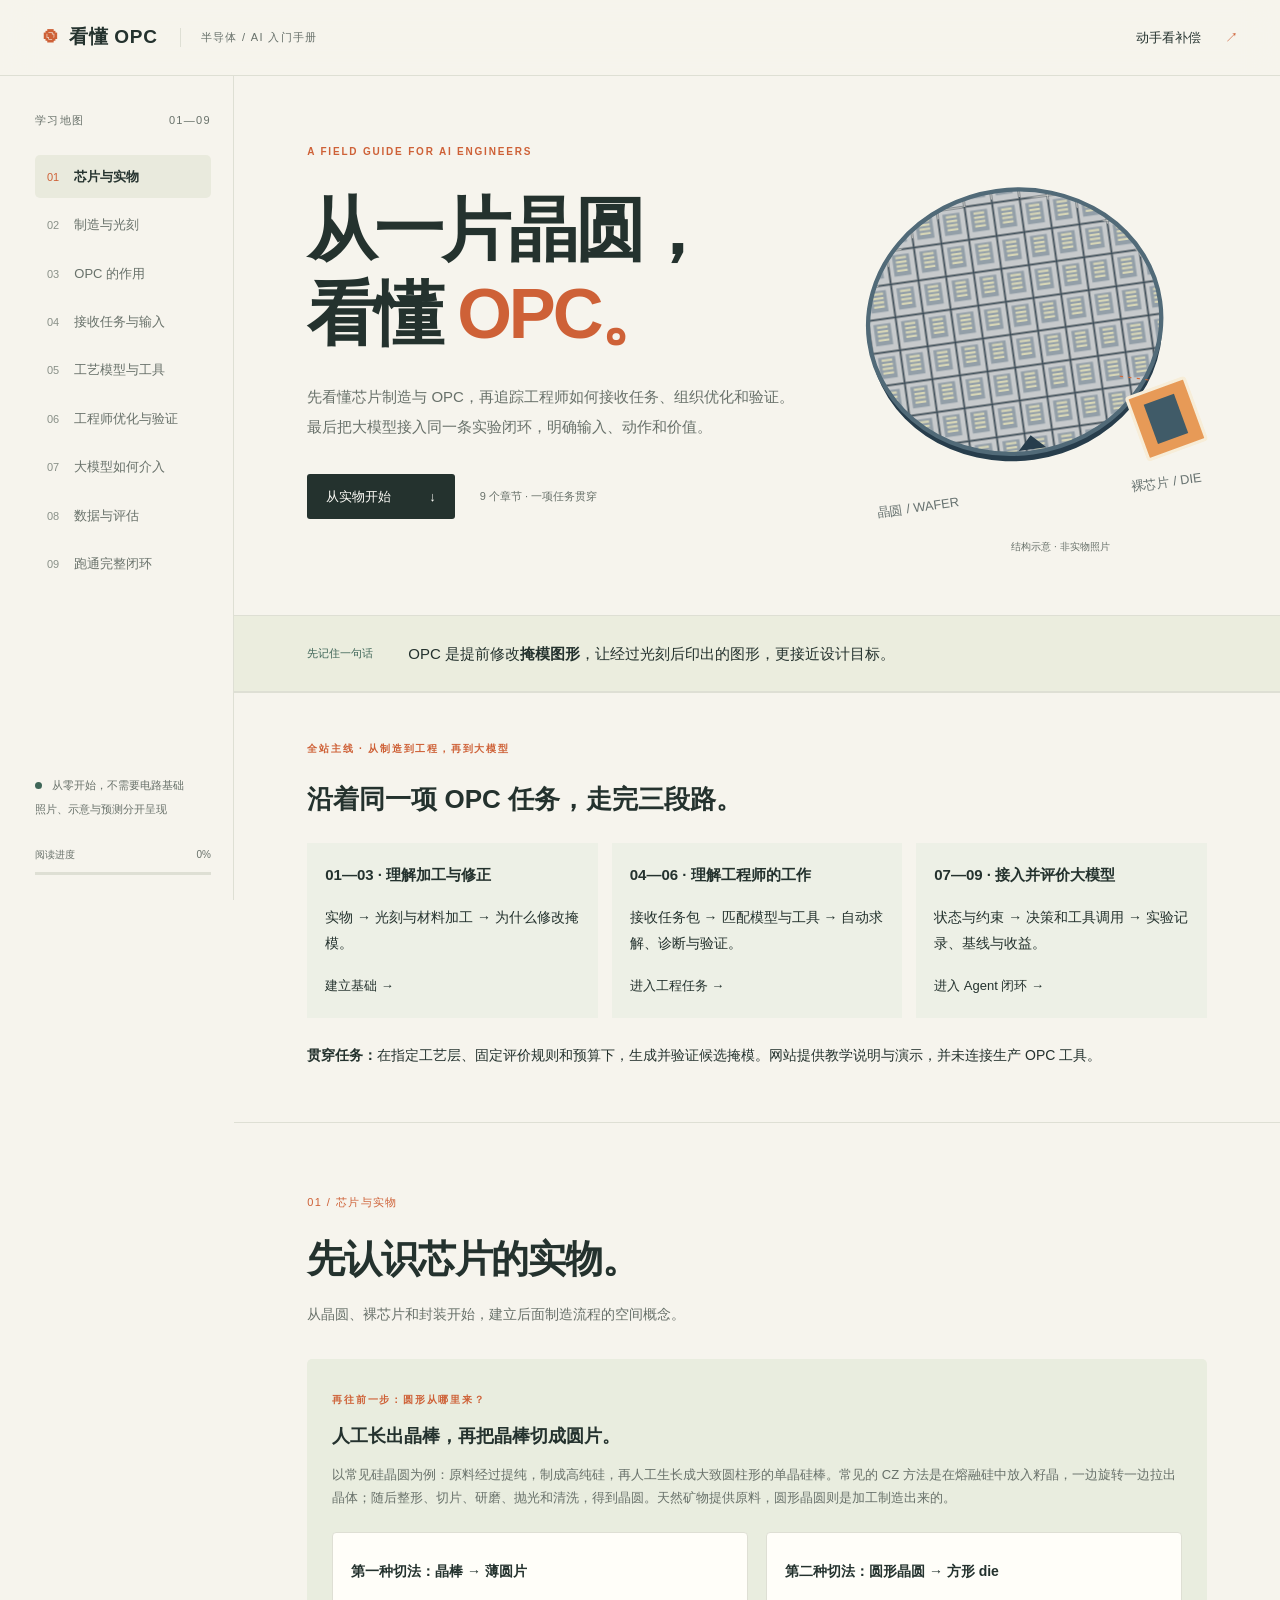
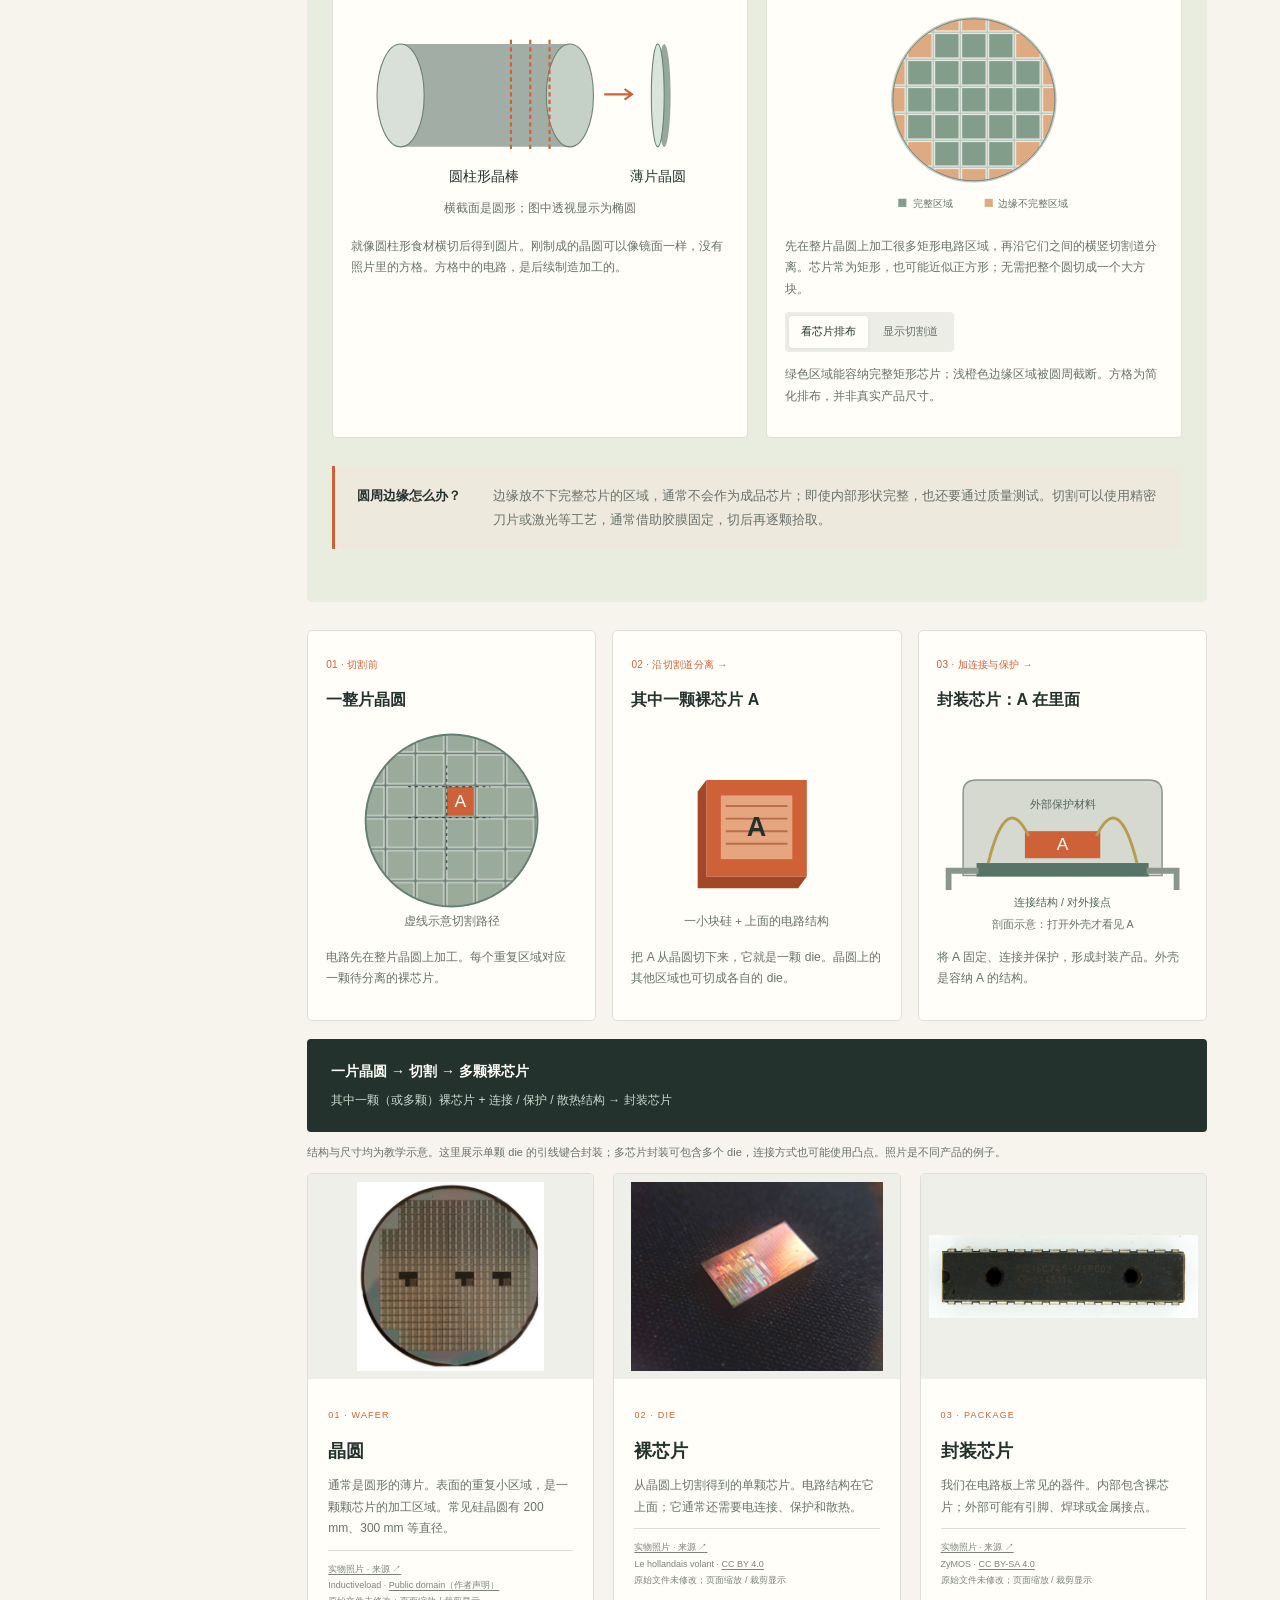
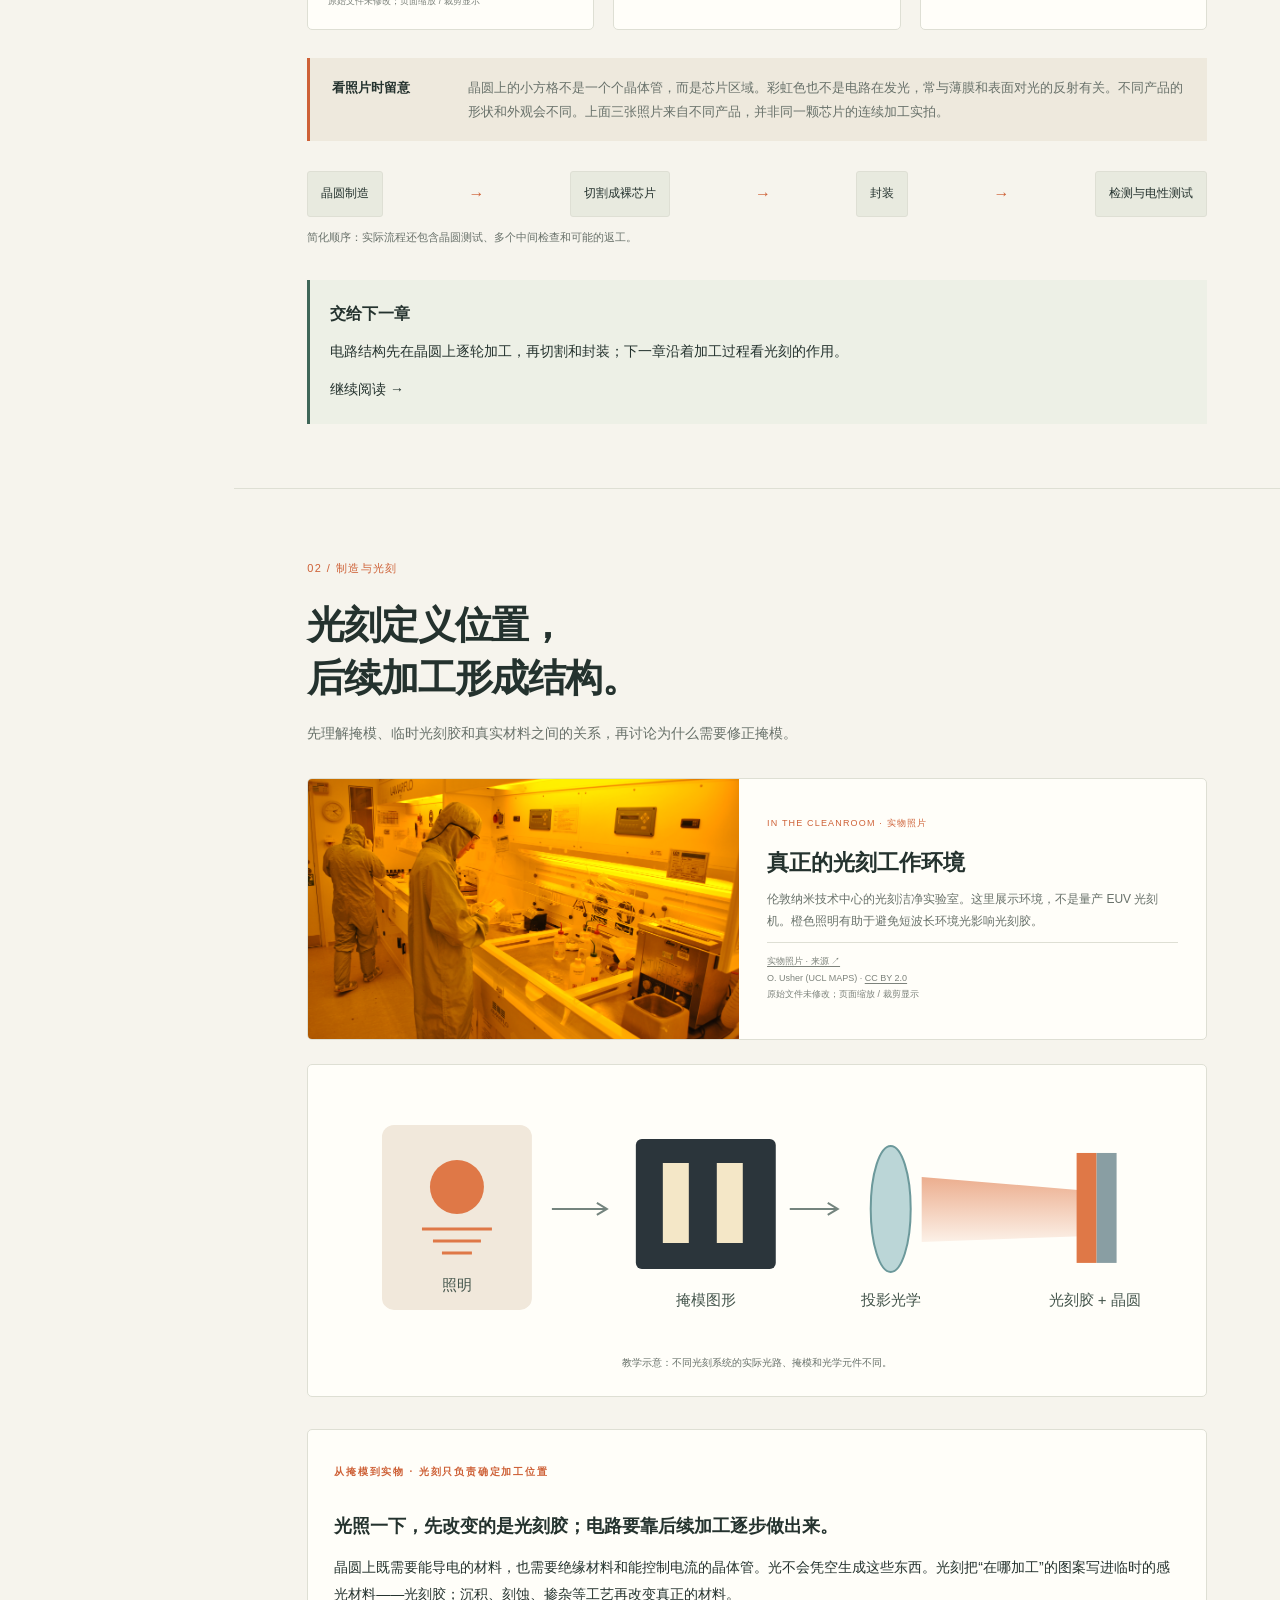
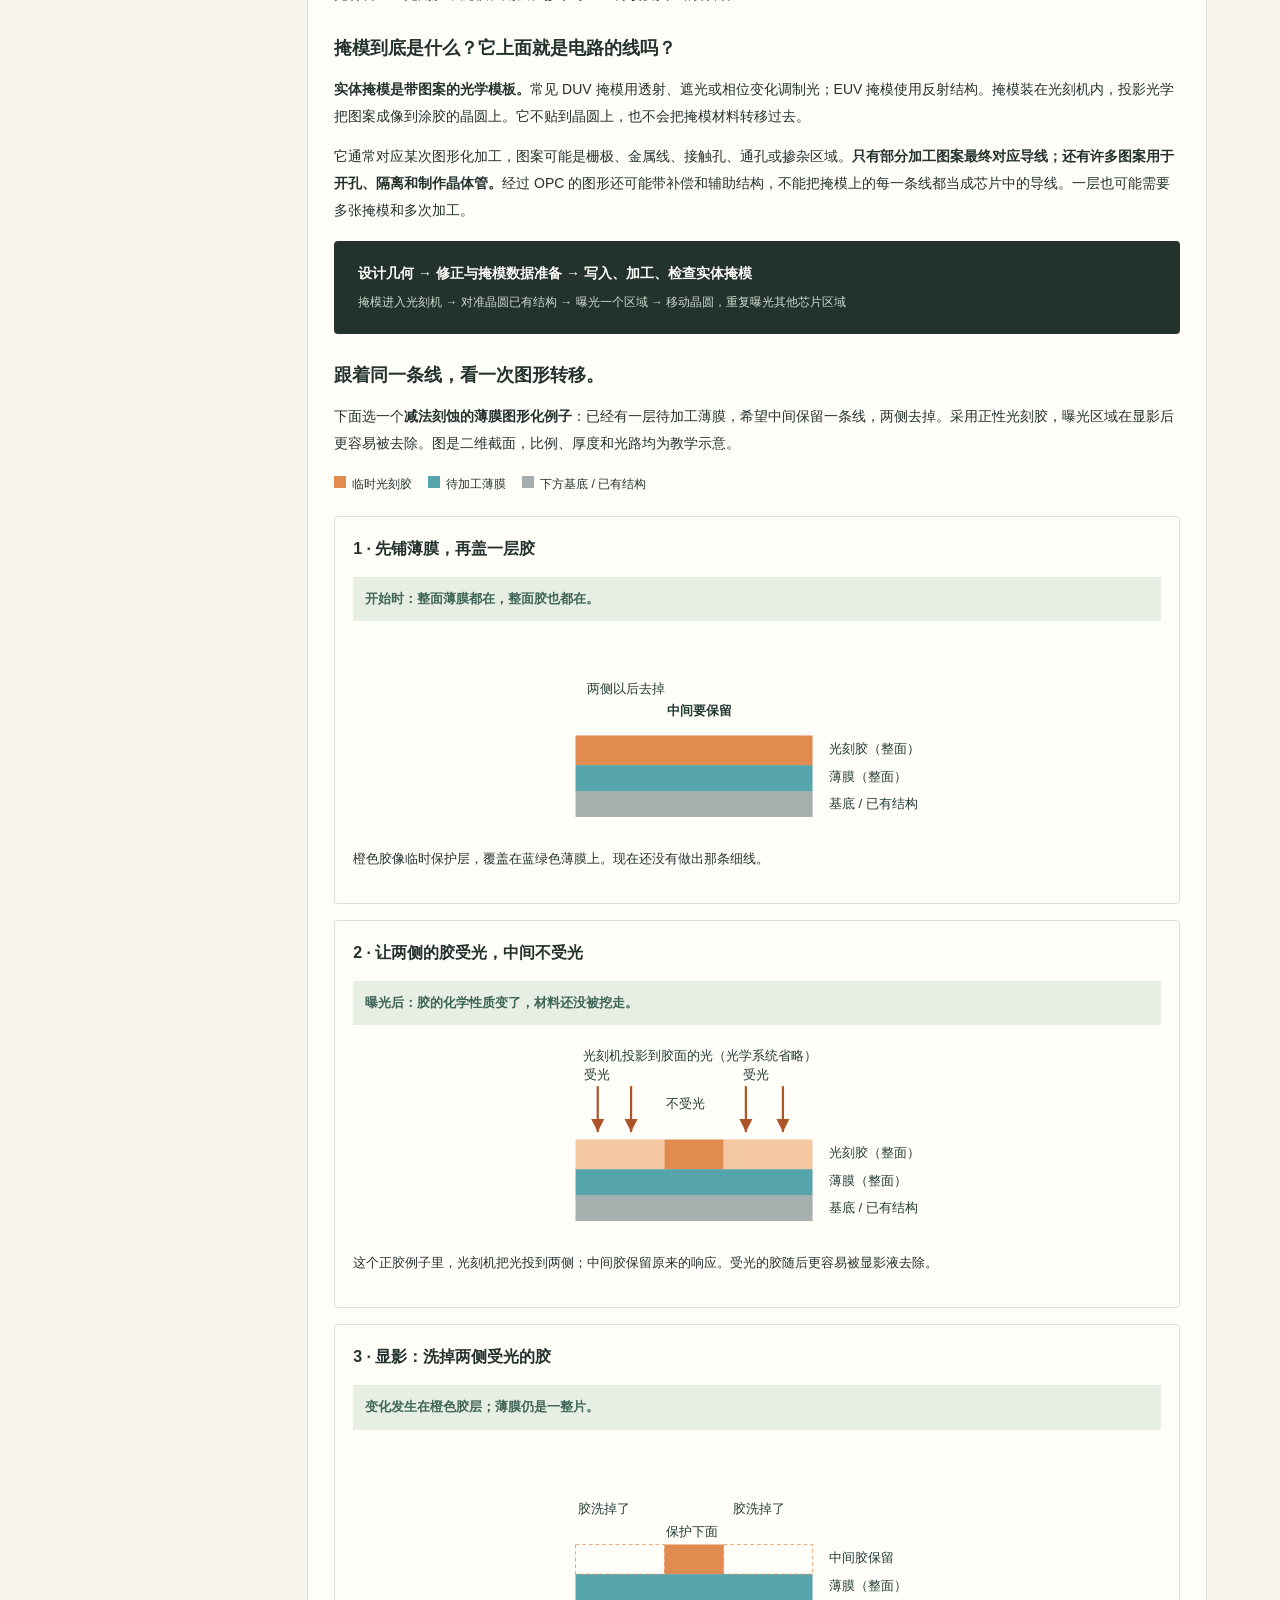
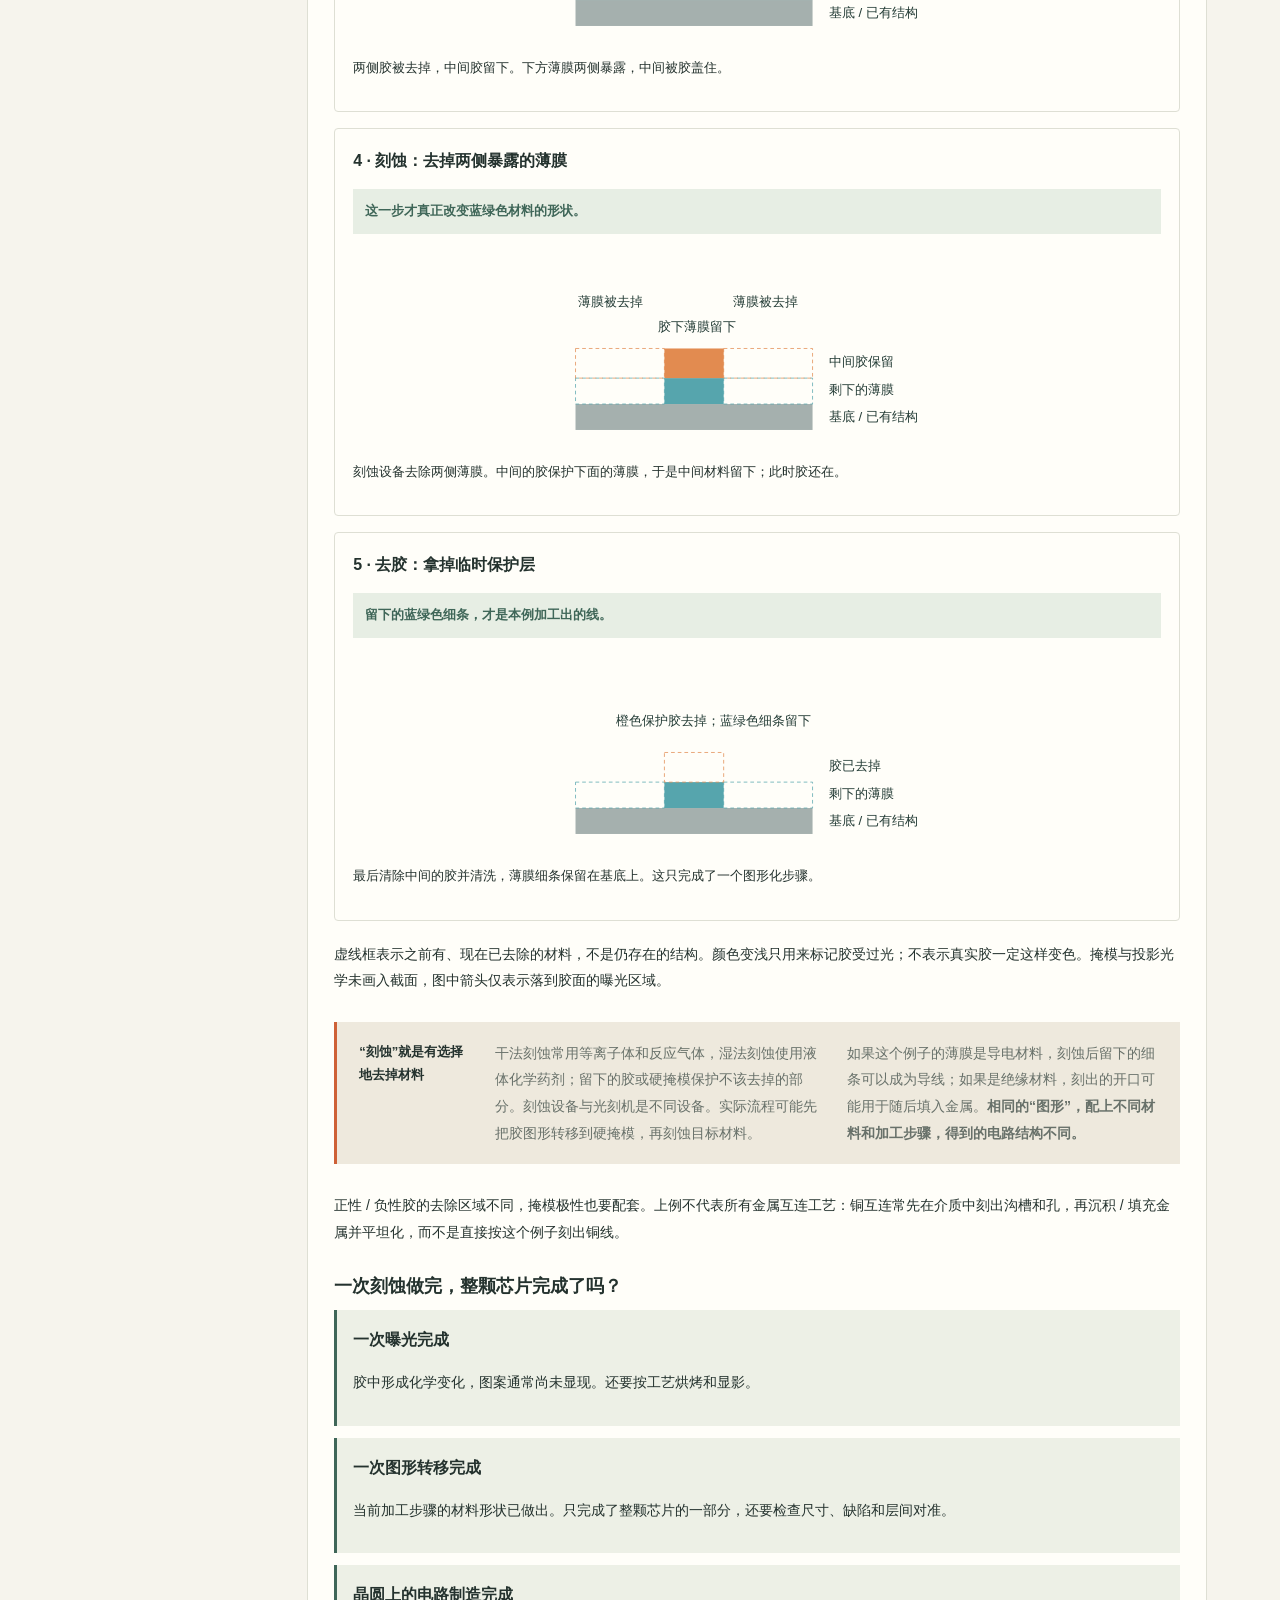
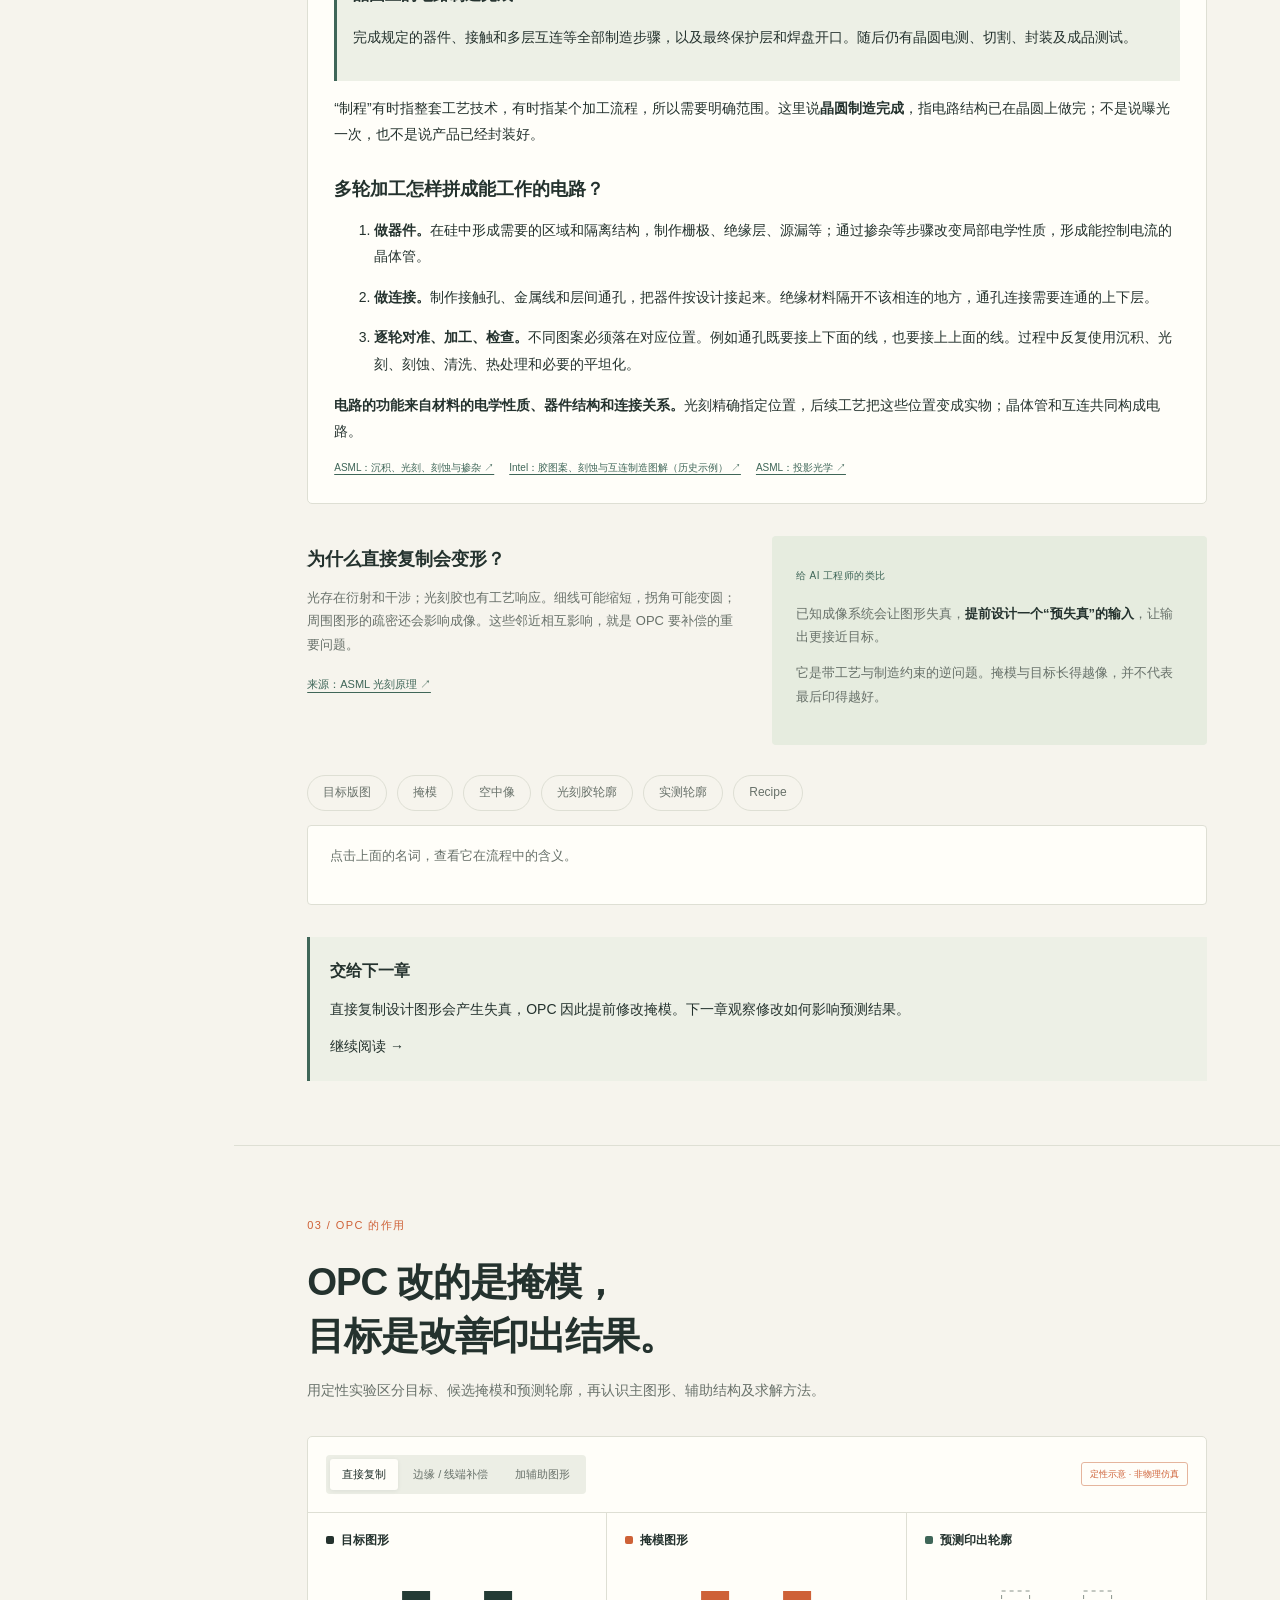
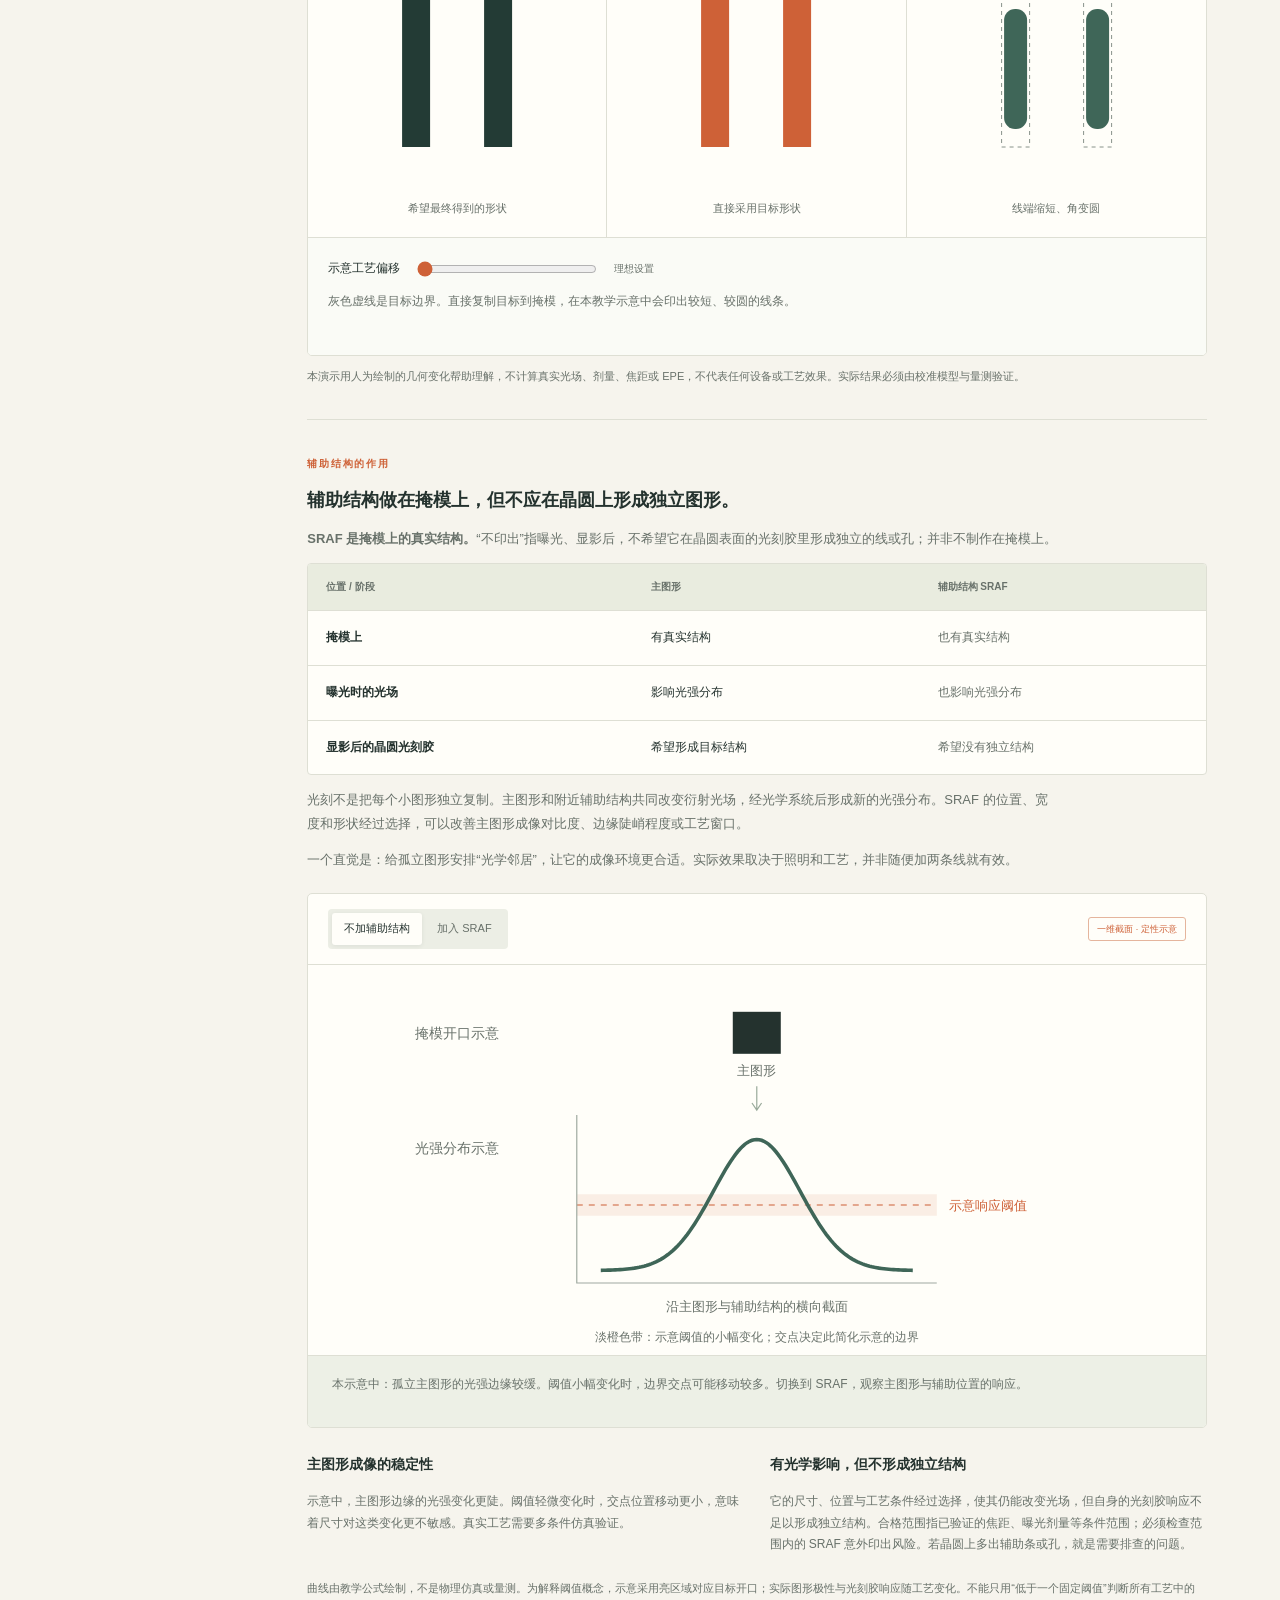
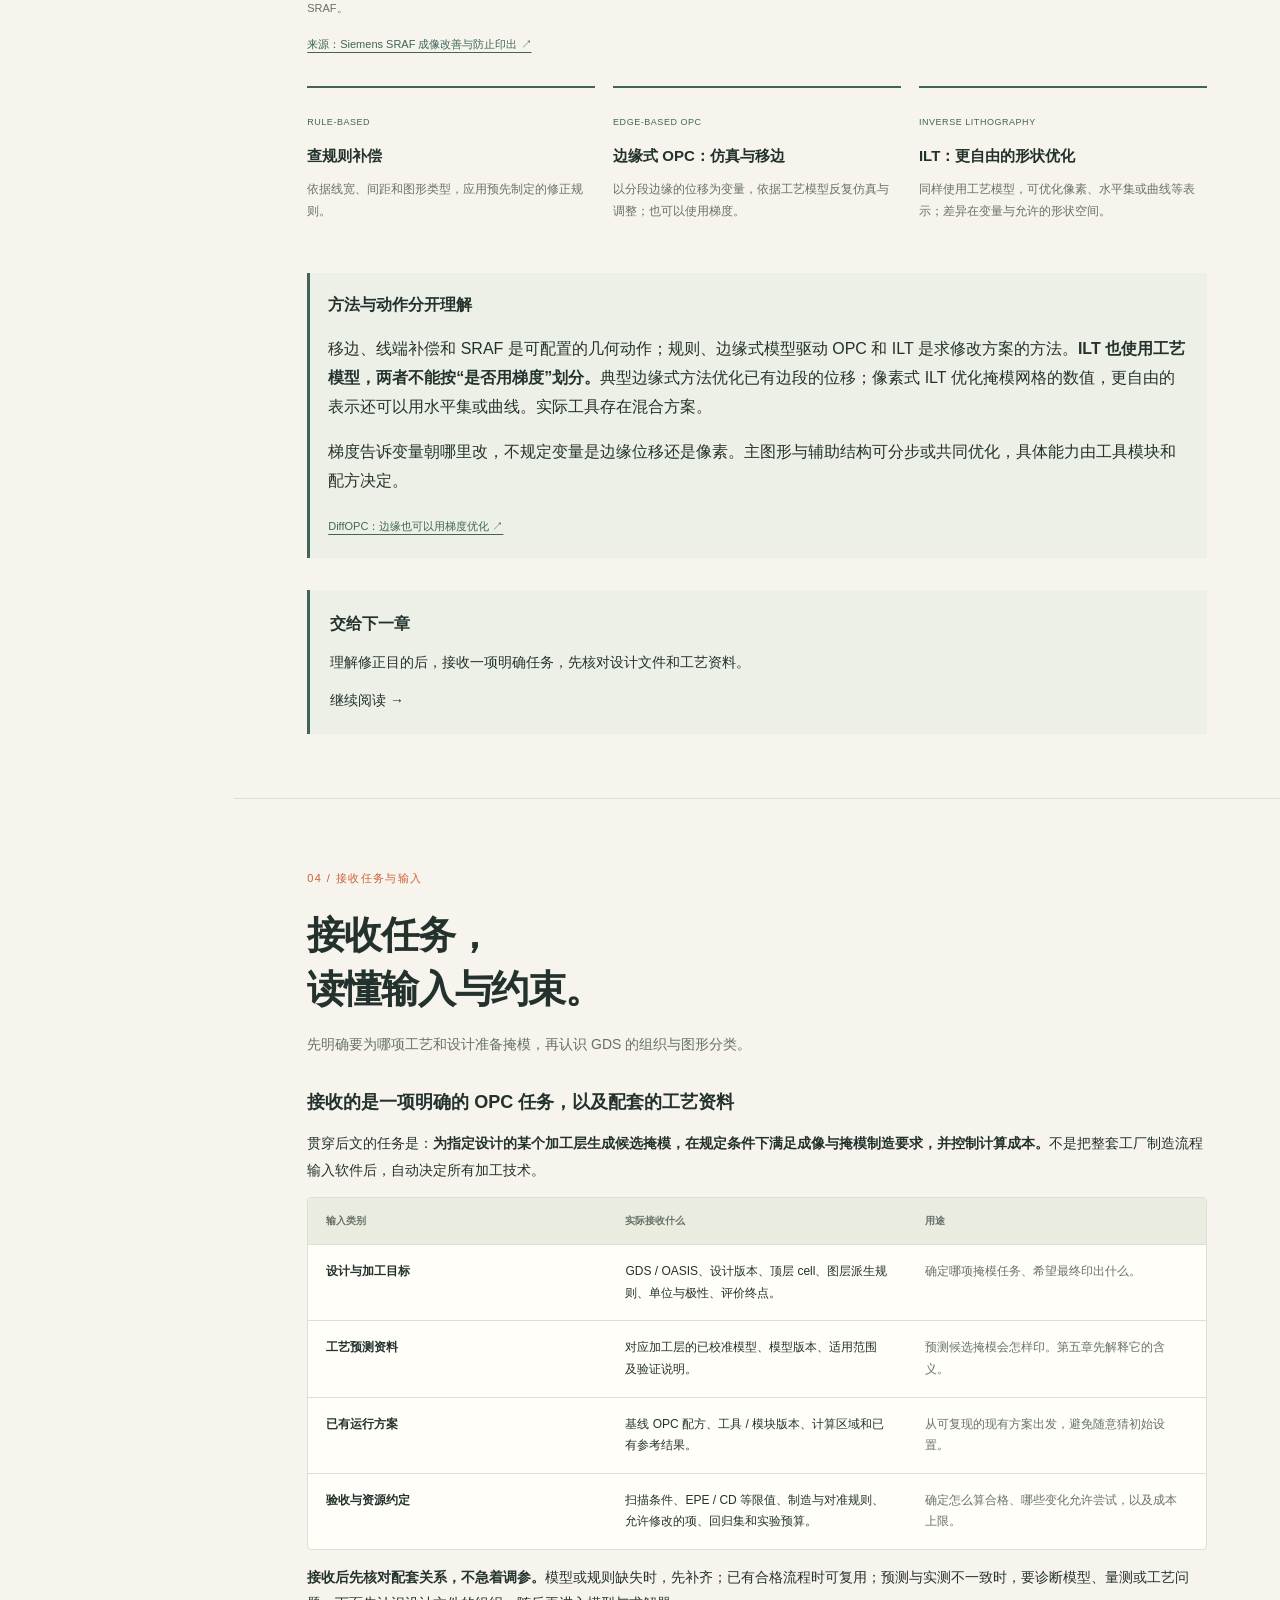
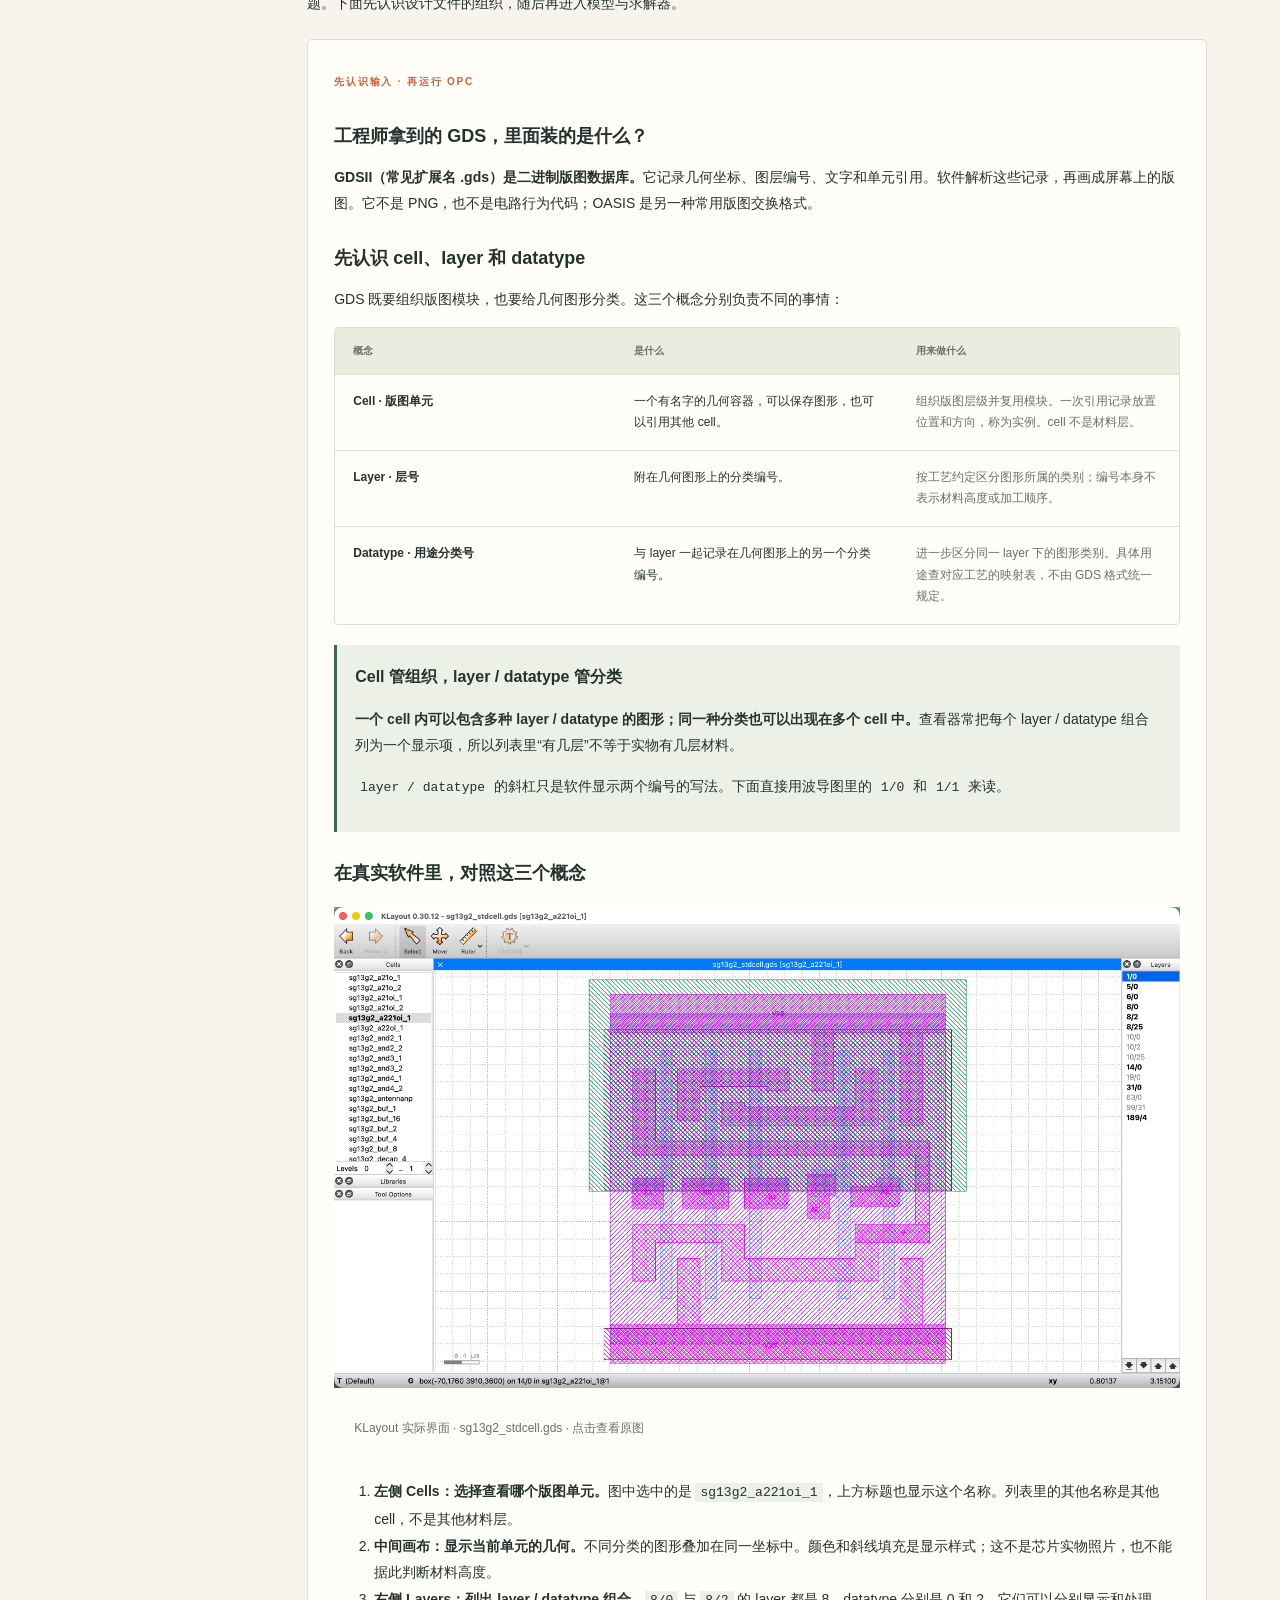
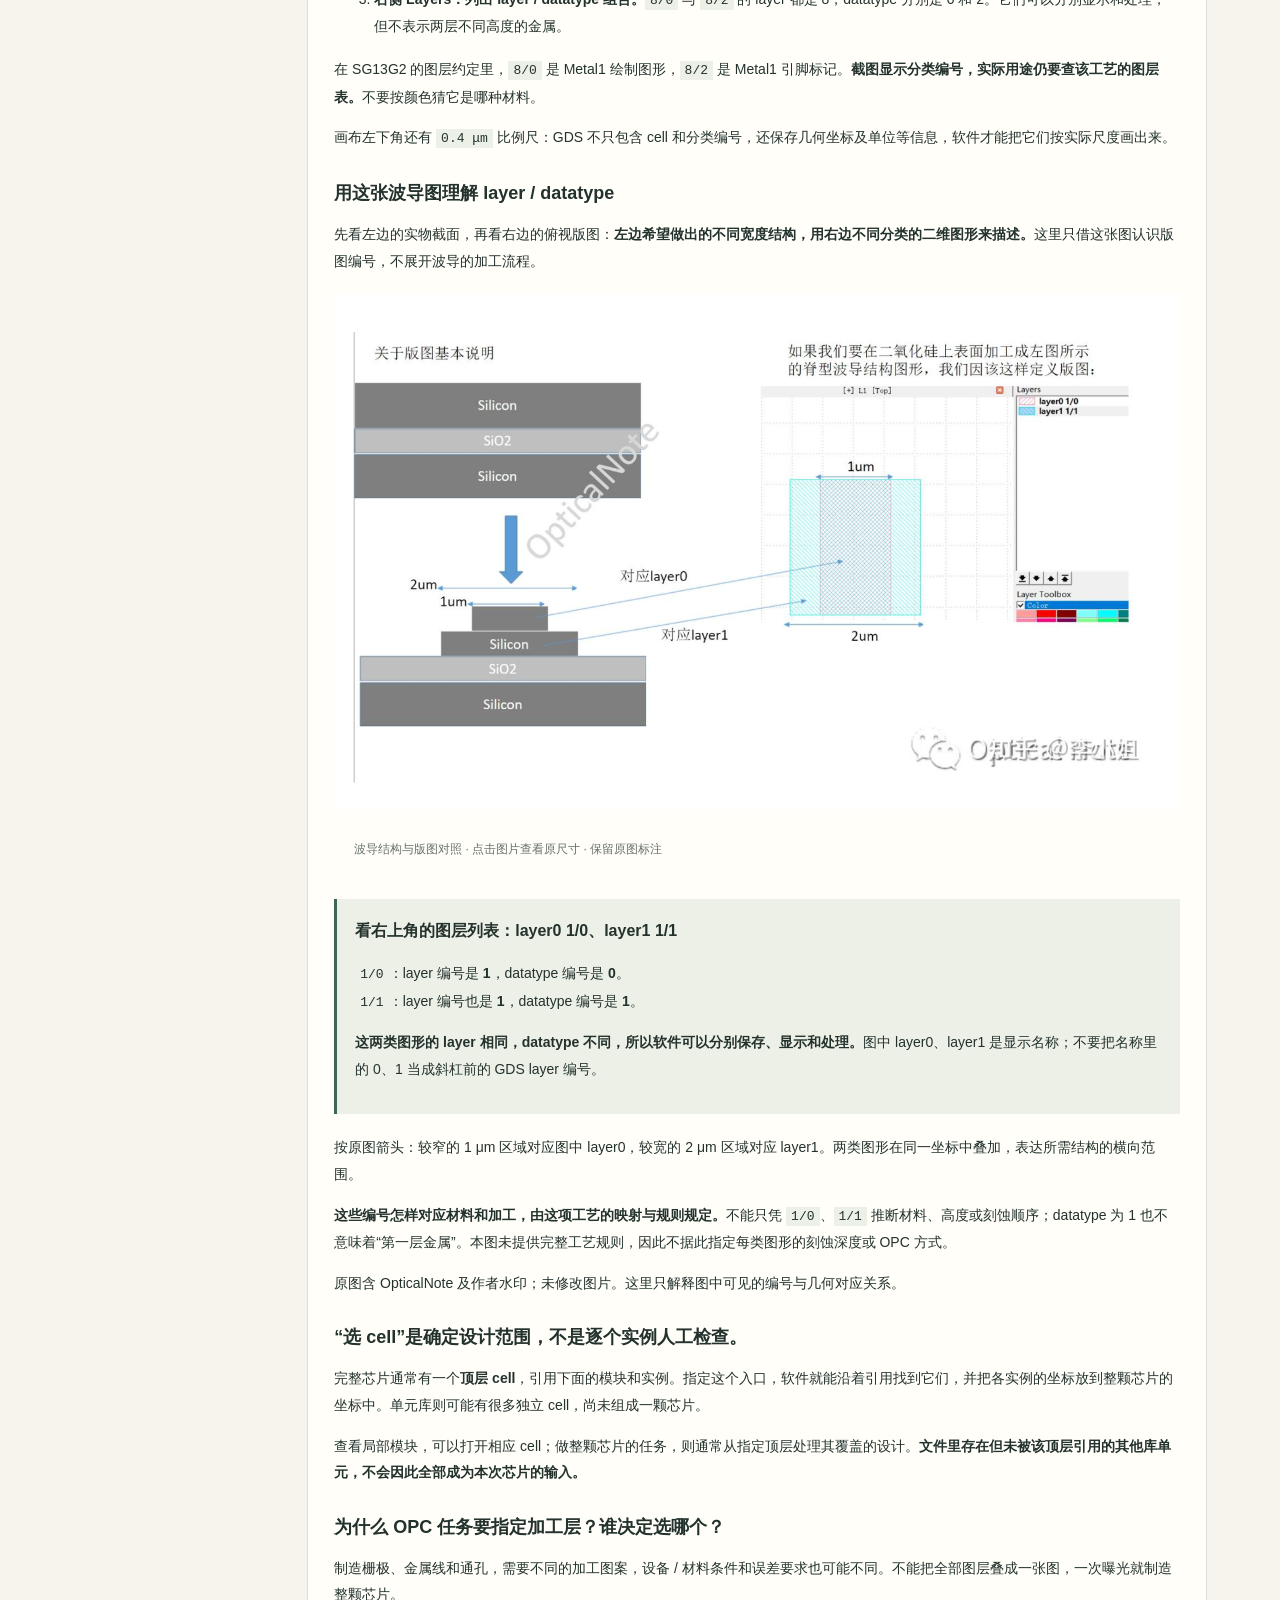
==== commit 65adb760: "Remove unclear cross-section viewpoint introduction" ====
--- a/index.html
+++ b/index.html
@@ -1,6 +1,6 @@
 <!doctype html>
 <html lang="zh-CN">
-<head><meta charset="UTF-8"><meta name="viewport" content="width=device-width, initial-scale=1"><meta name="description" content="从芯片制造理解 OPC，追踪工程师接收任务、优化与验证，再将大模型接入可评估的实验闭环。"><title>看懂 OPC · 从晶圆到模型</title><link rel="stylesheet" href="style.css?v=course-flow"><style>.fabrication-steps svg{width:100%;max-width:400px;margin:8px auto}.fabrication-reading svg{width:100%;max-width:420px;margin:14px auto}</style></head>
+<head><meta charset="UTF-8"><meta name="viewport" content="width=device-width, initial-scale=1"><meta name="description" content="从芯片制造理解 OPC，追踪工程师接收任务、优化与验证，再将大模型接入可评估的实验闭环。"><title>看懂 OPC · 从晶圆到模型</title><link rel="stylesheet" href="style.css?v=fabrication-trim"><style>.fabrication-steps svg{width:100%;max-width:400px;margin:8px auto}.fabrication-reading svg{width:100%;max-width:420px;margin:14px auto}</style></head>
 <body>
 <header class="topbar"><a class="brand" href="#"><span class="brand-icon">◉</span> 看懂 OPC<span class="brand-sub">半导体 / AI 入门手册</span></a><a class="top-action" href="#lab">动手看补偿 <span>↗</span></a></header>
 <aside class="sidebar"><div class="sidebar-label">学习地图 <span>01—09</span></div><nav aria-label="章节导航"><a href="#objects">01 <span>芯片与实物</span></a><a href="#lithography">02 <span>制造与光刻</span></a><a href="#lab">03 <span>OPC 的作用</span></a><a href="#pipeline">04 <span>接收任务与输入</span></a><a href="#tools">05 <span>工艺模型与工具</span></a><a href="#engineer">06 <span>工程师优化与验证</span></a><a href="#ai">07 <span>大模型如何介入</span></a><a href="#data">08 <span>数据与评估</span></a><a href="#start">09 <span>跑通完整闭环</span></a></nav><div class="sidebar-note"><span class="tiny-dot"></span> 从零开始，不需要电路基础<br>照片、示意与预测分开呈现</div><div class="progress-label">阅读进度 <span id="progress-text">0%</span></div><div class="progress-track"><i id="progress-bar"></i></div></aside>
@@ -33,7 +33,7 @@
 <h3>跟着同一条线，看一次图形转移。</h3>
 <p>下面选一个<strong>减法刻蚀的薄膜图形化例子</strong>：已经有一层待加工薄膜，希望中间保留一条线，两侧去掉。采用正性光刻胶，曝光区域在显影后更容易被去除。图是二维截面，比例、厚度和光路均为教学示意。</p>
 <div class="fabrication-legend"><span><i style="background:#e28b50"></i>临时光刻胶</span><span><i style="background:#56a5ad"></i>待加工薄膜</span><span><i style="background:#a5b0ae"></i>下方基底 / 已有结构</span></div>
-<div class="fabrication-reading" id="fabrication-reading"><h4>先看懂视角：下面是“从侧面切开”的图。</h4><p>假设要把一整片导电薄膜加工成一条细线。<strong>从上往下看，它是一条长线；从侧面切开看，它只是一个小长方形。</strong>后面五张图一直看同一个切面，中间的位置始终不变。</p><svg viewBox="0 0 540 220" role="img" aria-label="俯视长线及其侧面截面关系"><text x="24" y="28">最终想得到的形状 · 俯视</text><rect x="35" y="50" width="180" height="140" fill="#e6ebe6"/><rect x="105" y="60" width="40" height="120" fill="#56a5ad"/><path d="M20 120H235" stroke="#233b35" stroke-width="2" stroke-dasharray="6 4"/><text x="34" y="210" font-size="15">沿虚线切开，从侧面看 →</text><rect x="310" y="150" width="195" height="32" fill="#a5b0ae"/><rect x="386" y="125" width="43" height="25" fill="#56a5ad"/><text x="300" y="28">同一条线 · 侧面截面</text><path d="M409 78v40" stroke="#233b35" stroke-width="2"/><text x="335" y="68">细线的横截面</text><text x="342" y="207" font-size="15">下方是基底</text></svg><p class="small">橙色是随后要去掉的临时胶；蓝绿色是我们真正要加工的薄膜；灰色是下方基底。图中没有画整颗芯片。</p></div><div class="fabrication-steps"><article><h4>1 · 先铺薄膜，再盖一层胶</h4><p class="fabrication-key">开始时：整面薄膜都在，整面胶也都在。</p><svg viewBox="0 0 540 270" role="img" aria-label="1 · 先铺薄膜，再盖一层胶"><defs><marker id="arr0" markerWidth="8" markerHeight="8" refX="6" refY="3" orient="auto"><path d="M0 0L6 3L0 6" fill="#ad5428"/></marker></defs><rect x="25" y="212" width="320" height="35" fill="#a5b0ae"/><text x="367" y="235">基底 / 已有结构</text><rect x="25" y="177" width="320" height="35" fill="#56a5ad"/><text x="367" y="199">薄膜（整面）</text><rect x="25" y="137" width="320" height="40" fill="#e28b50"/><text x="367" y="161">光刻胶（整面）</text><text x="40" y="80">两侧以后去掉</text><text x="148" y="110" font-weight="bold">中间要保留</text></svg><p>橙色胶像临时保护层，覆盖在蓝绿色薄膜上。现在还没有做出那条细线。</p></article><article><h4>2 · 让两侧的胶受光，中间不受光</h4><p class="fabrication-key">曝光后：胶的化学性质变了，材料还没被挖走。</p><svg viewBox="0 0 540 270" role="img" aria-label="2 · 让两侧的胶受光，中间不受光"><defs><marker id="arr1" markerWidth="8" markerHeight="8" refX="6" refY="3" orient="auto"><path d="M0 0L6 3L0 6" fill="#ad5428"/></marker></defs><rect x="25" y="212" width="320" height="35" fill="#a5b0ae"/><text x="367" y="235">基底 / 已有结构</text><rect x="25" y="177" width="320" height="35" fill="#56a5ad"/><text x="367" y="199">薄膜（整面）</text><rect x="25" y="137" width="120" height="40" fill="#f4c8a1"/><rect x="145" y="137" width="80" height="40" fill="#e28b50"/><rect x="225" y="137" width="120" height="40" fill="#f4c8a1"/><text x="367" y="161">光刻胶（整面）</text><text x="35" y="30">光刻机投影到胶面的光（光学系统省略）</text><path d="M55 65v62" stroke="#ad5428" stroke-width="3" marker-end="url(#arr1)"/><path d="M100 65v62" stroke="#ad5428" stroke-width="3" marker-end="url(#arr1)"/><path d="M255 65v62" stroke="#ad5428" stroke-width="3" marker-end="url(#arr1)"/><path d="M305 65v62" stroke="#ad5428" stroke-width="3" marker-end="url(#arr1)"/><text x="36" y="55">受光</text><text x="147" y="95">不受光</text><text x="251" y="55">受光</text></svg><p>这个正胶例子里，光刻机把光投到两侧；中间胶保留原来的响应。受光的胶随后更容易被显影液去除。</p></article><article><h4>3 · 显影：洗掉两侧受光的胶</h4><p class="fabrication-key">变化发生在橙色胶层；薄膜仍是一整片。</p><svg viewBox="0 0 540 270" role="img" aria-label="3 · 显影：洗掉两侧受光的胶"><defs><marker id="arr2" markerWidth="8" markerHeight="8" refX="6" refY="3" orient="auto"><path d="M0 0L6 3L0 6" fill="#ad5428"/></marker></defs><rect x="25" y="212" width="320" height="35" fill="#a5b0ae"/><text x="367" y="235">基底 / 已有结构</text><rect x="25" y="177" width="320" height="35" fill="#56a5ad"/><text x="367" y="199">薄膜（整面）</text><rect x="145" y="137" width="80" height="40" fill="#e28b50"/><path d="M25 137h120v40H25zm200 0h120v40H225z" fill="none" stroke="#e28b50" stroke-dasharray="5 4"/><text x="367" y="161">中间胶保留</text><text x="29" y="95">胶洗掉了</text><text x="237" y="95">胶洗掉了</text><text x="147" y="125">保护下面</text></svg><p>两侧胶被去掉，中间胶留下。下方薄膜两侧暴露，中间被胶盖住。</p></article><article><h4>4 · 刻蚀：去掉两侧暴露的薄膜</h4><p class="fabrication-key">这一步才真正改变蓝绿色材料的形状。</p><svg viewBox="0 0 540 270" role="img" aria-label="4 · 刻蚀：去掉两侧暴露的薄膜"><defs><marker id="arr3" markerWidth="8" markerHeight="8" refX="6" refY="3" orient="auto"><path d="M0 0L6 3L0 6" fill="#ad5428"/></marker></defs><rect x="25" y="212" width="320" height="35" fill="#a5b0ae"/><text x="367" y="235">基底 / 已有结构</text><rect x="145" y="177" width="80" height="35" fill="#56a5ad"/><path d="M25 177h120v35H25zm200 0h120v35H225z" fill="none" stroke="#56a5ad" stroke-dasharray="5 4"/><text x="367" y="199">剩下的薄膜</text><rect x="145" y="137" width="80" height="40" fill="#e28b50"/><path d="M25 137h120v40H25zm200 0h120v40H225z" fill="none" stroke="#e28b50" stroke-dasharray="5 4"/><text x="367" y="161">中间胶保留</text><text x="28" y="80">薄膜被去掉</text><text x="238" y="80">薄膜被去掉</text><text x="137" y="113">胶下薄膜留下</text></svg><p>刻蚀设备去除两侧薄膜。中间的胶保护下面的薄膜，于是中间材料留下；此时胶还在。</p></article><article><h4>5 · 去胶：拿掉临时保护层</h4><p class="fabrication-key">留下的蓝绿色细条，才是本例加工出的线。</p><svg viewBox="0 0 540 270" role="img" aria-label="5 · 去胶：拿掉临时保护层"><defs><marker id="arr4" markerWidth="8" markerHeight="8" refX="6" refY="3" orient="auto"><path d="M0 0L6 3L0 6" fill="#ad5428"/></marker></defs><rect x="25" y="212" width="320" height="35" fill="#a5b0ae"/><text x="367" y="235">基底 / 已有结构</text><rect x="145" y="177" width="80" height="35" fill="#56a5ad"/><path d="M25 177h120v35H25zm200 0h120v35H225z" fill="none" stroke="#56a5ad" stroke-dasharray="5 4"/><text x="367" y="199">剩下的薄膜</text><rect x="145" y="137" width="80" height="40" fill="none" stroke="#e28b50" stroke-dasharray="5 4"/><text x="367" y="161">胶已去掉</text><text x="80" y="100">橙色保护胶去掉；蓝绿色细条留下</text></svg><p>最后清除中间的胶并清洗，薄膜细条保留在基底上。这只完成了一个图形化步骤。</p></article></div><p class="small">虚线框表示之前有、现在已去除的材料，不是仍存在的结构。颜色变浅只用来标记胶受过光；不表示真实胶一定这样变色。掩模与投影光学未画入截面，图中箭头仅表示落到胶面的曝光区域。</p><div class="note"><strong>“刻蚀”就是有选择地去掉材料</strong><p>干法刻蚀常用等离子体和反应气体，湿法刻蚀使用液体化学药剂；留下的胶或硬掩模保护不该去掉的部分。刻蚀设备与光刻机是不同设备。实际流程可能先把胶图形转移到硬掩模，再刻蚀目标材料。</p><p>如果这个例子的薄膜是导电材料，刻蚀后留下的细条可以成为导线；如果是绝缘材料，刻出的开口可能用于随后填入金属。<strong>相同的“图形”，配上不同材料和加工步骤，得到的电路结构不同。</strong></p></div>
+<div class="fabrication-steps"><article><h4>1 · 先铺薄膜，再盖一层胶</h4><p class="fabrication-key">开始时：整面薄膜都在，整面胶也都在。</p><svg viewBox="0 0 540 270" role="img" aria-label="1 · 先铺薄膜，再盖一层胶"><defs><marker id="arr0" markerWidth="8" markerHeight="8" refX="6" refY="3" orient="auto"><path d="M0 0L6 3L0 6" fill="#ad5428"/></marker></defs><rect x="25" y="212" width="320" height="35" fill="#a5b0ae"/><text x="367" y="235">基底 / 已有结构</text><rect x="25" y="177" width="320" height="35" fill="#56a5ad"/><text x="367" y="199">薄膜（整面）</text><rect x="25" y="137" width="320" height="40" fill="#e28b50"/><text x="367" y="161">光刻胶（整面）</text><text x="40" y="80">两侧以后去掉</text><text x="148" y="110" font-weight="bold">中间要保留</text></svg><p>橙色胶像临时保护层，覆盖在蓝绿色薄膜上。现在还没有做出那条细线。</p></article><article><h4>2 · 让两侧的胶受光，中间不受光</h4><p class="fabrication-key">曝光后：胶的化学性质变了，材料还没被挖走。</p><svg viewBox="0 0 540 270" role="img" aria-label="2 · 让两侧的胶受光，中间不受光"><defs><marker id="arr1" markerWidth="8" markerHeight="8" refX="6" refY="3" orient="auto"><path d="M0 0L6 3L0 6" fill="#ad5428"/></marker></defs><rect x="25" y="212" width="320" height="35" fill="#a5b0ae"/><text x="367" y="235">基底 / 已有结构</text><rect x="25" y="177" width="320" height="35" fill="#56a5ad"/><text x="367" y="199">薄膜（整面）</text><rect x="25" y="137" width="120" height="40" fill="#f4c8a1"/><rect x="145" y="137" width="80" height="40" fill="#e28b50"/><rect x="225" y="137" width="120" height="40" fill="#f4c8a1"/><text x="367" y="161">光刻胶（整面）</text><text x="35" y="30">光刻机投影到胶面的光（光学系统省略）</text><path d="M55 65v62" stroke="#ad5428" stroke-width="3" marker-end="url(#arr1)"/><path d="M100 65v62" stroke="#ad5428" stroke-width="3" marker-end="url(#arr1)"/><path d="M255 65v62" stroke="#ad5428" stroke-width="3" marker-end="url(#arr1)"/><path d="M305 65v62" stroke="#ad5428" stroke-width="3" marker-end="url(#arr1)"/><text x="36" y="55">受光</text><text x="147" y="95">不受光</text><text x="251" y="55">受光</text></svg><p>这个正胶例子里，光刻机把光投到两侧；中间胶保留原来的响应。受光的胶随后更容易被显影液去除。</p></article><article><h4>3 · 显影：洗掉两侧受光的胶</h4><p class="fabrication-key">变化发生在橙色胶层；薄膜仍是一整片。</p><svg viewBox="0 0 540 270" role="img" aria-label="3 · 显影：洗掉两侧受光的胶"><defs><marker id="arr2" markerWidth="8" markerHeight="8" refX="6" refY="3" orient="auto"><path d="M0 0L6 3L0 6" fill="#ad5428"/></marker></defs><rect x="25" y="212" width="320" height="35" fill="#a5b0ae"/><text x="367" y="235">基底 / 已有结构</text><rect x="25" y="177" width="320" height="35" fill="#56a5ad"/><text x="367" y="199">薄膜（整面）</text><rect x="145" y="137" width="80" height="40" fill="#e28b50"/><path d="M25 137h120v40H25zm200 0h120v40H225z" fill="none" stroke="#e28b50" stroke-dasharray="5 4"/><text x="367" y="161">中间胶保留</text><text x="29" y="95">胶洗掉了</text><text x="237" y="95">胶洗掉了</text><text x="147" y="125">保护下面</text></svg><p>两侧胶被去掉，中间胶留下。下方薄膜两侧暴露，中间被胶盖住。</p></article><article><h4>4 · 刻蚀：去掉两侧暴露的薄膜</h4><p class="fabrication-key">这一步才真正改变蓝绿色材料的形状。</p><svg viewBox="0 0 540 270" role="img" aria-label="4 · 刻蚀：去掉两侧暴露的薄膜"><defs><marker id="arr3" markerWidth="8" markerHeight="8" refX="6" refY="3" orient="auto"><path d="M0 0L6 3L0 6" fill="#ad5428"/></marker></defs><rect x="25" y="212" width="320" height="35" fill="#a5b0ae"/><text x="367" y="235">基底 / 已有结构</text><rect x="145" y="177" width="80" height="35" fill="#56a5ad"/><path d="M25 177h120v35H25zm200 0h120v35H225z" fill="none" stroke="#56a5ad" stroke-dasharray="5 4"/><text x="367" y="199">剩下的薄膜</text><rect x="145" y="137" width="80" height="40" fill="#e28b50"/><path d="M25 137h120v40H25zm200 0h120v40H225z" fill="none" stroke="#e28b50" stroke-dasharray="5 4"/><text x="367" y="161">中间胶保留</text><text x="28" y="80">薄膜被去掉</text><text x="238" y="80">薄膜被去掉</text><text x="137" y="113">胶下薄膜留下</text></svg><p>刻蚀设备去除两侧薄膜。中间的胶保护下面的薄膜，于是中间材料留下；此时胶还在。</p></article><article><h4>5 · 去胶：拿掉临时保护层</h4><p class="fabrication-key">留下的蓝绿色细条，才是本例加工出的线。</p><svg viewBox="0 0 540 270" role="img" aria-label="5 · 去胶：拿掉临时保护层"><defs><marker id="arr4" markerWidth="8" markerHeight="8" refX="6" refY="3" orient="auto"><path d="M0 0L6 3L0 6" fill="#ad5428"/></marker></defs><rect x="25" y="212" width="320" height="35" fill="#a5b0ae"/><text x="367" y="235">基底 / 已有结构</text><rect x="145" y="177" width="80" height="35" fill="#56a5ad"/><path d="M25 177h120v35H25zm200 0h120v35H225z" fill="none" stroke="#56a5ad" stroke-dasharray="5 4"/><text x="367" y="199">剩下的薄膜</text><rect x="145" y="137" width="80" height="40" fill="none" stroke="#e28b50" stroke-dasharray="5 4"/><text x="367" y="161">胶已去掉</text><text x="80" y="100">橙色保护胶去掉；蓝绿色细条留下</text></svg><p>最后清除中间的胶并清洗，薄膜细条保留在基底上。这只完成了一个图形化步骤。</p></article></div><p class="small">虚线框表示之前有、现在已去除的材料，不是仍存在的结构。颜色变浅只用来标记胶受过光；不表示真实胶一定这样变色。掩模与投影光学未画入截面，图中箭头仅表示落到胶面的曝光区域。</p><div class="note"><strong>“刻蚀”就是有选择地去掉材料</strong><p>干法刻蚀常用等离子体和反应气体，湿法刻蚀使用液体化学药剂；留下的胶或硬掩模保护不该去掉的部分。刻蚀设备与光刻机是不同设备。实际流程可能先把胶图形转移到硬掩模，再刻蚀目标材料。</p><p>如果这个例子的薄膜是导电材料，刻蚀后留下的细条可以成为导线；如果是绝缘材料，刻出的开口可能用于随后填入金属。<strong>相同的“图形”，配上不同材料和加工步骤，得到的电路结构不同。</strong></p></div>
 <p class="small">正性 / 负性胶的去除区域不同，掩模极性也要配套。上例不代表所有金属互连工艺：铜互连常先在介质中刻出沟槽和孔，再沉积 / 填充金属并平坦化，而不是直接按这个例子刻出铜线。</p>
 <h3>一次刻蚀做完，整颗芯片完成了吗？</h3>
 <div class="fabrication-milestones"><article><b>一次曝光完成</b><p>胶中形成化学变化，图案通常尚未显现。还要按工艺烘烤和显影。</p></article><article><b>一次图形转移完成</b><p>当前加工步骤的材料形状已做出。只完成了整颗芯片的一部分，还要检查尺寸、缺陷和层间对准。</p></article><article><b>晶圆上的电路制造完成</b><p>完成规定的器件、接触和多层互连等全部制造步骤，以及最终保护层和焊盘开口。随后仍有晶圆电测、切割、封装及成品测试。</p></article></div>
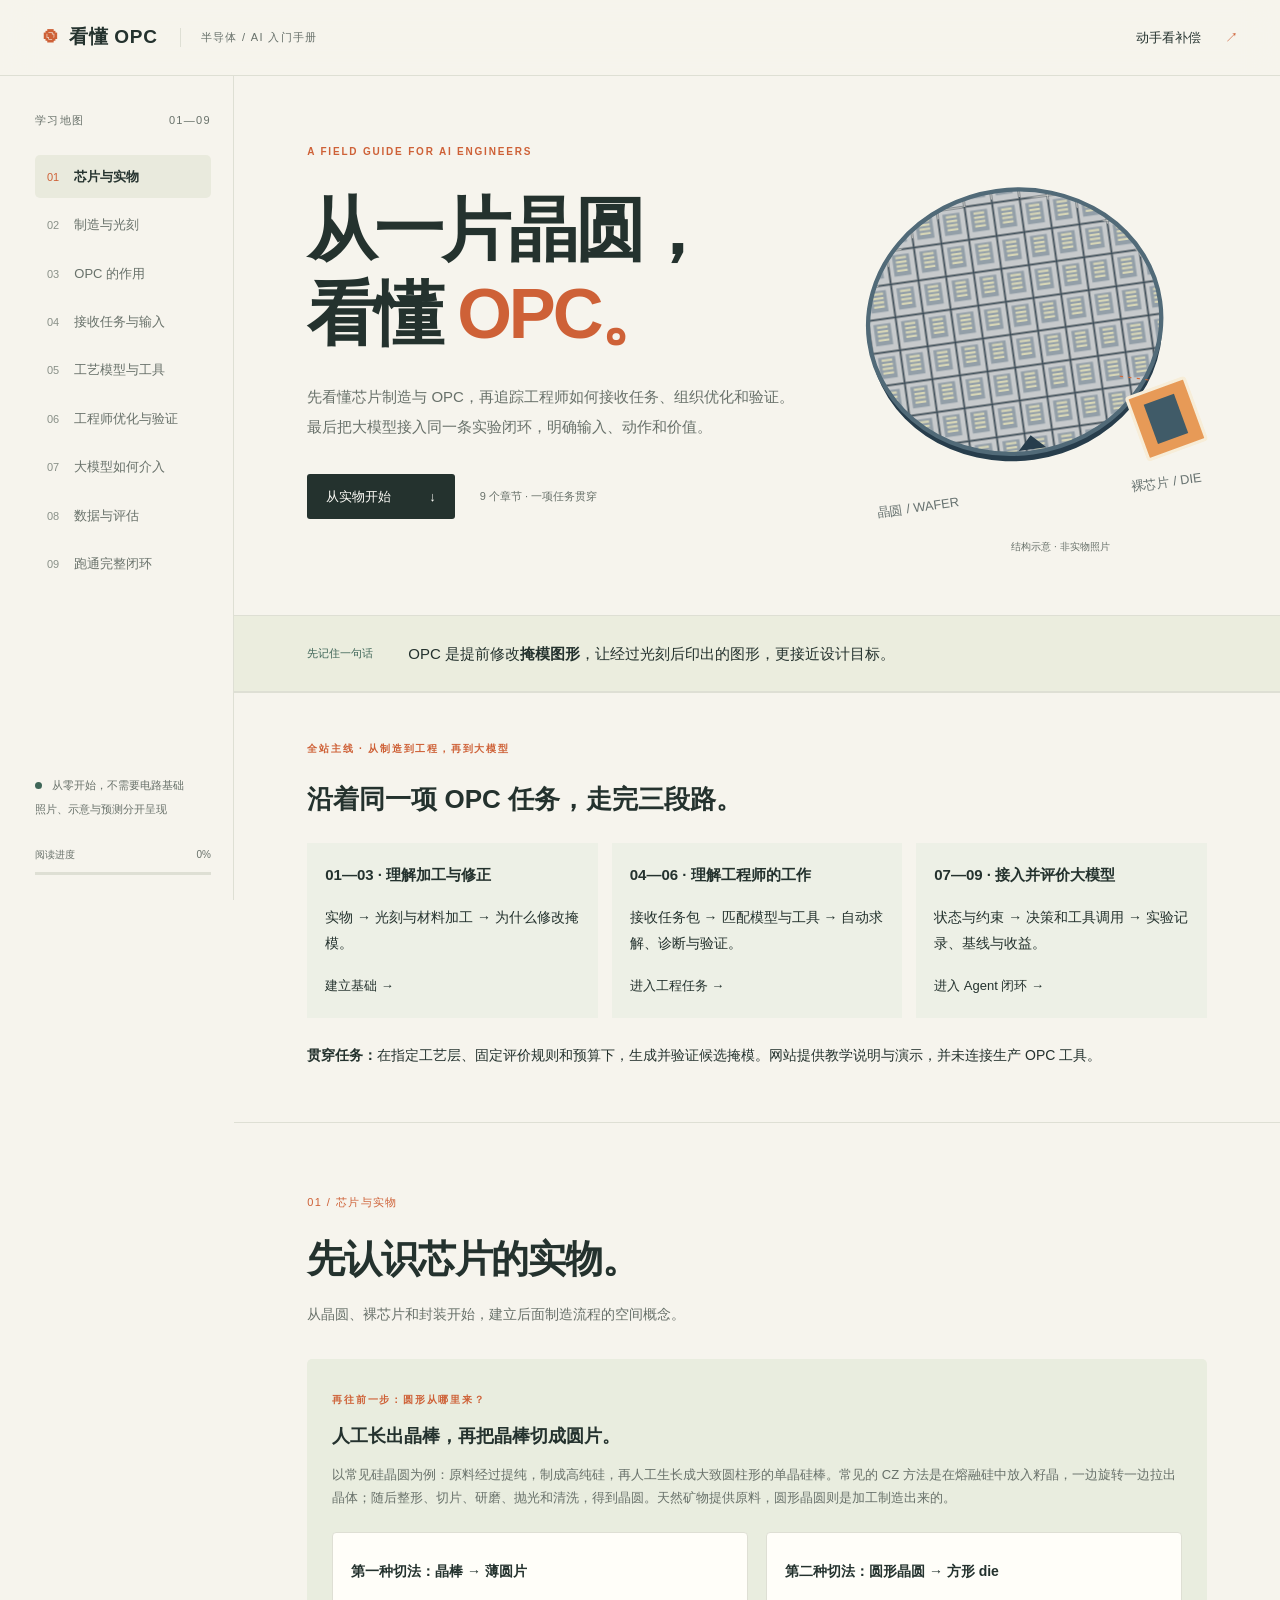
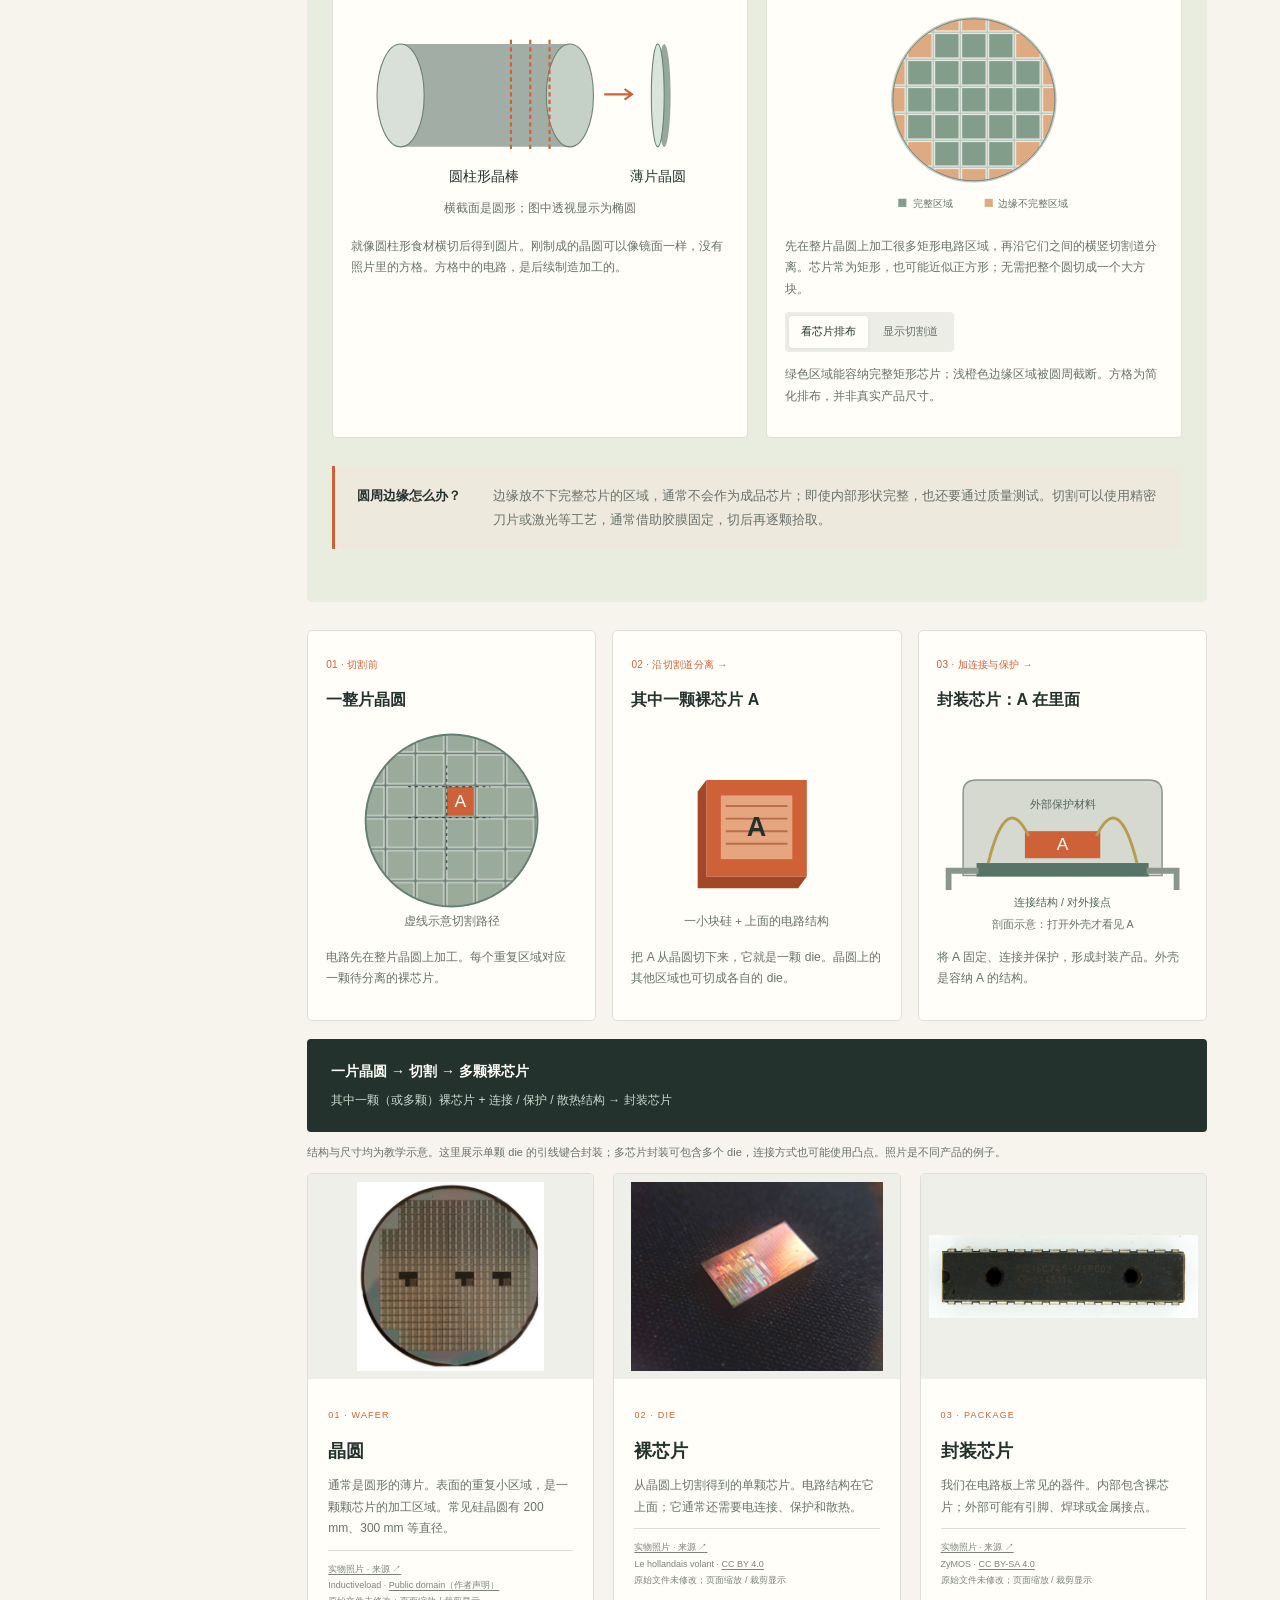
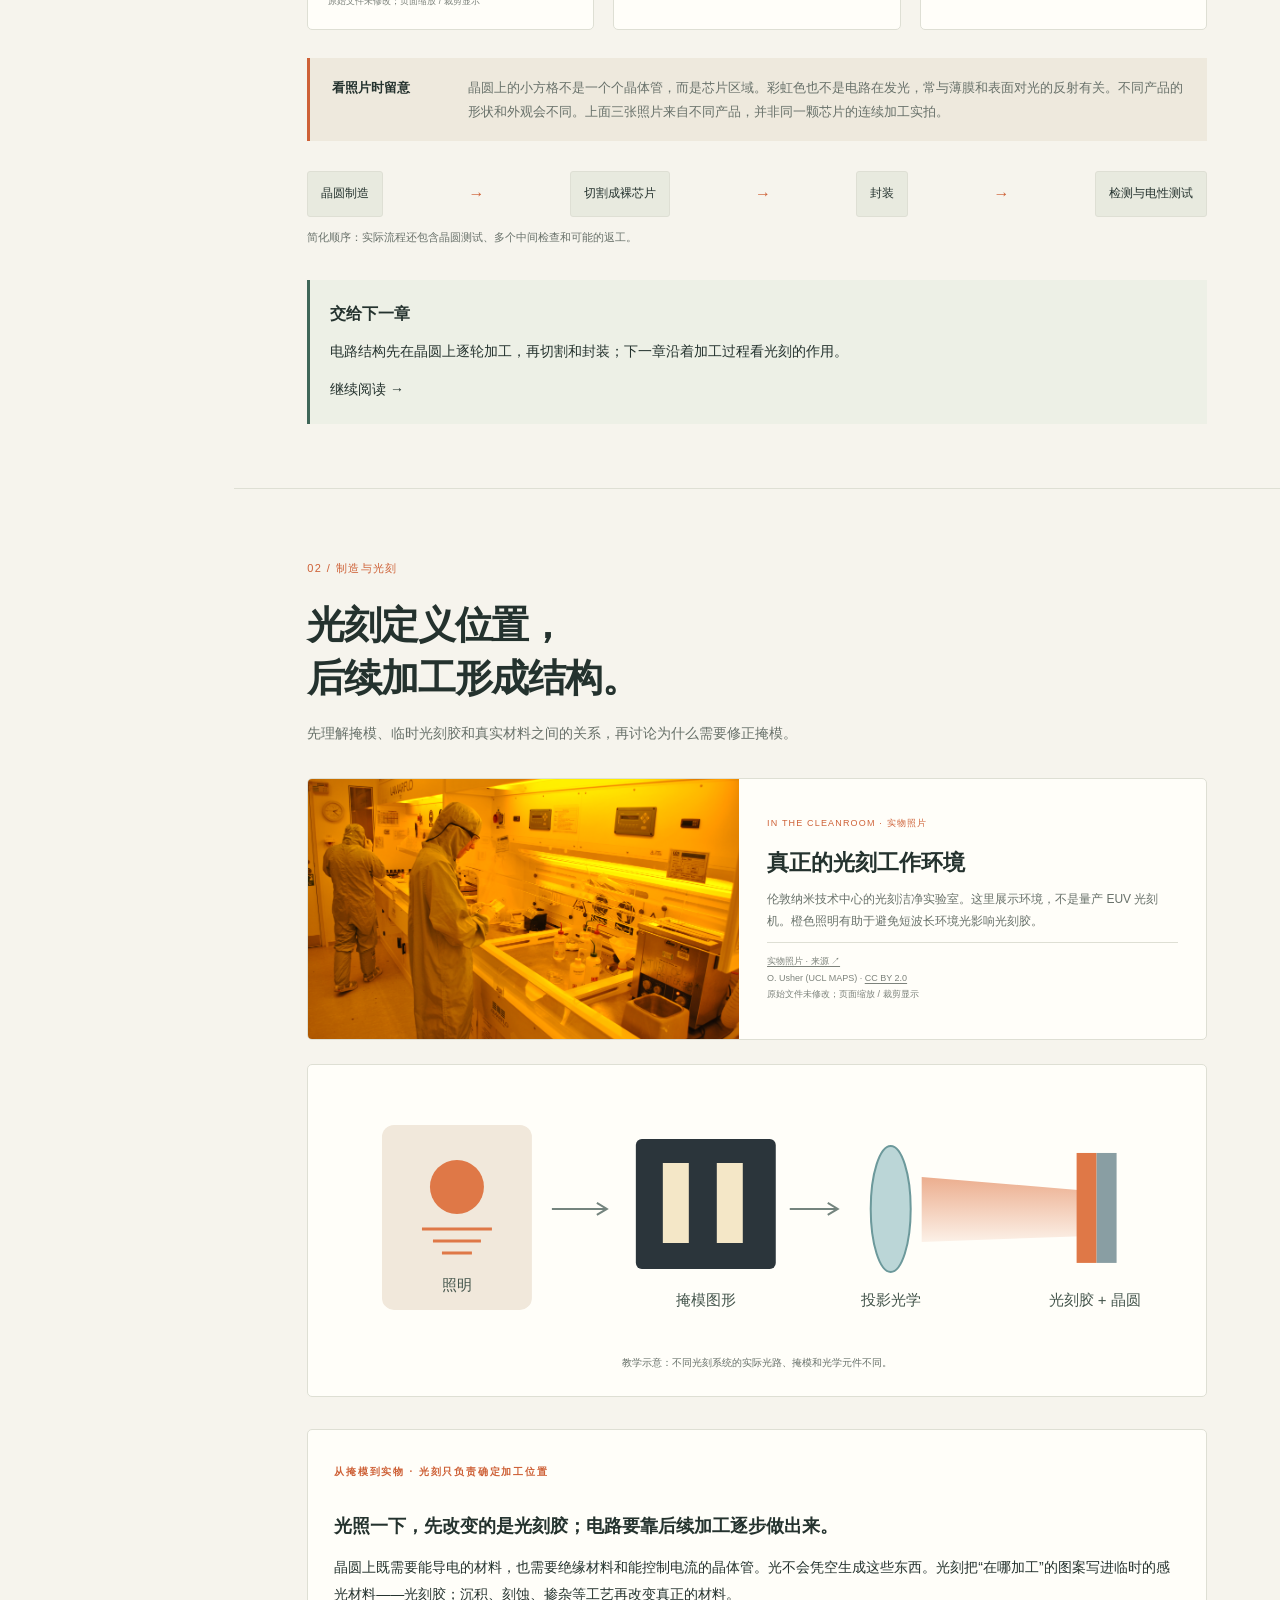
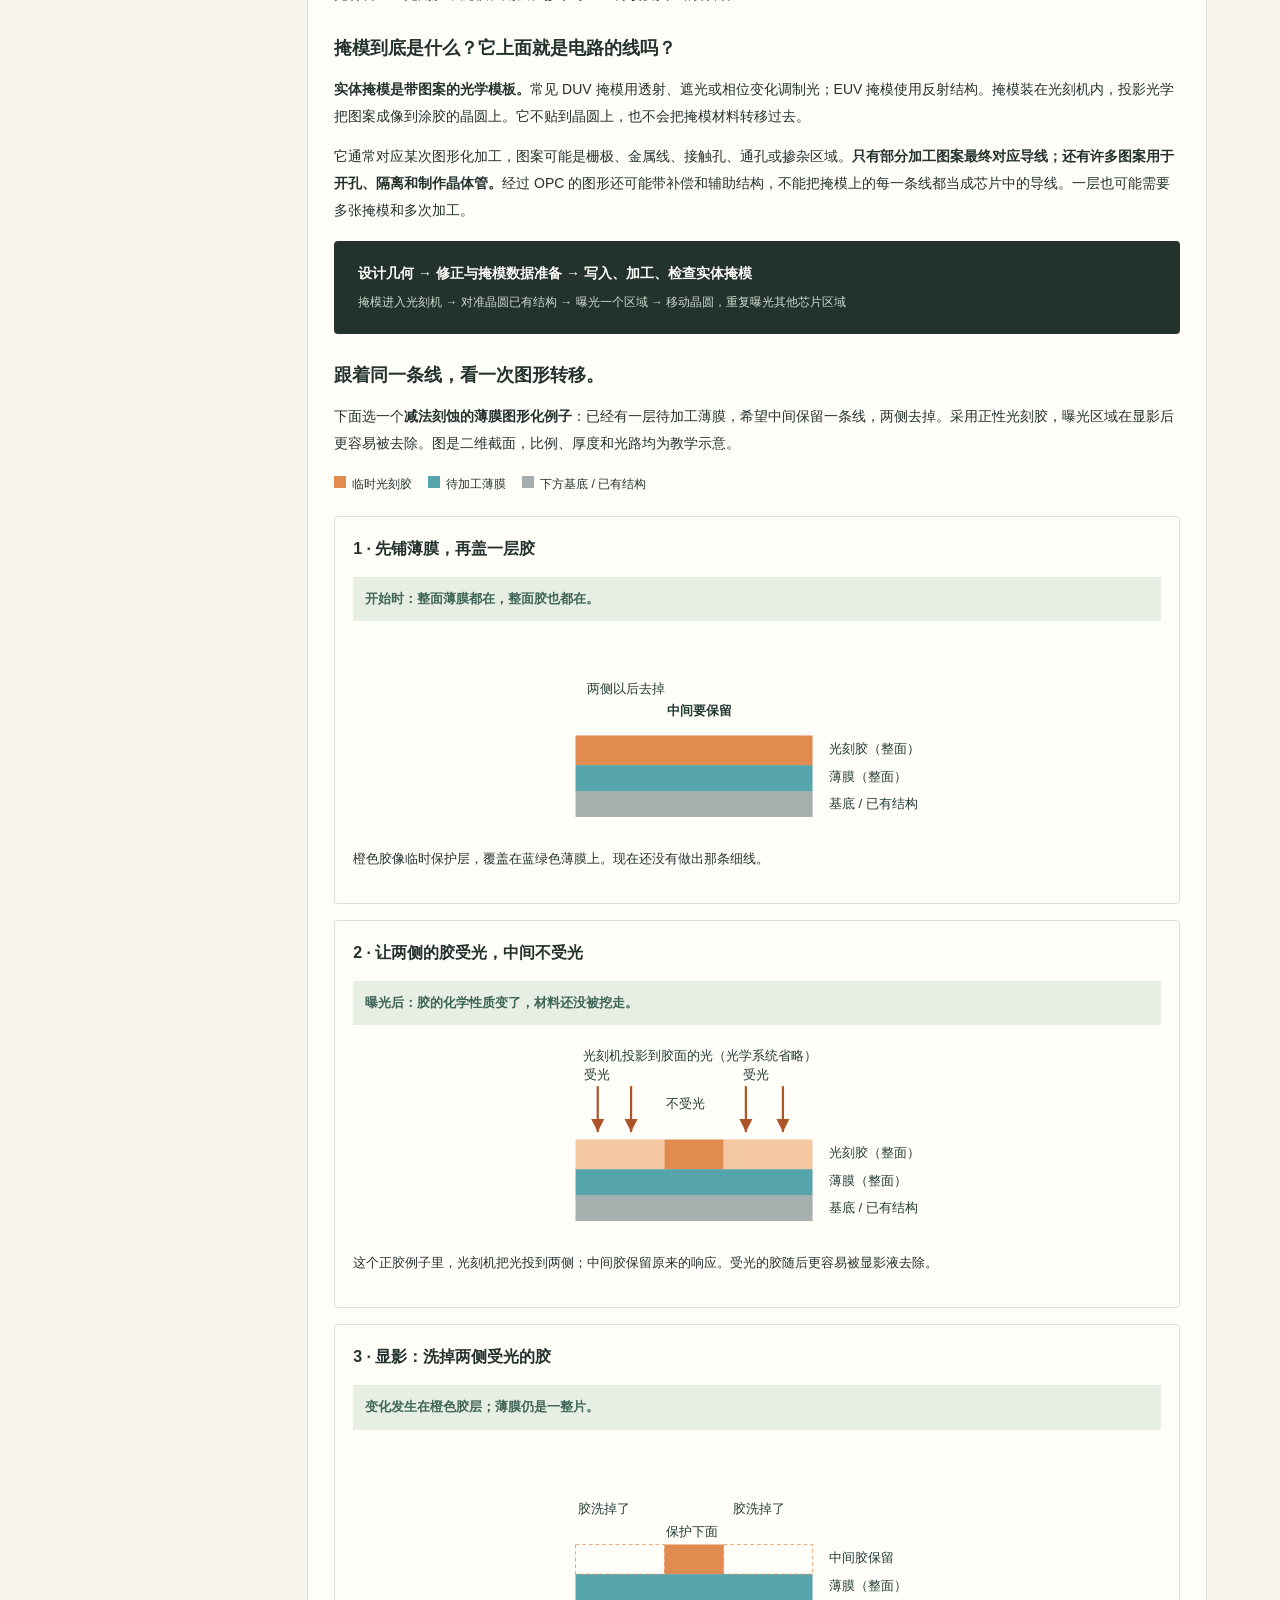
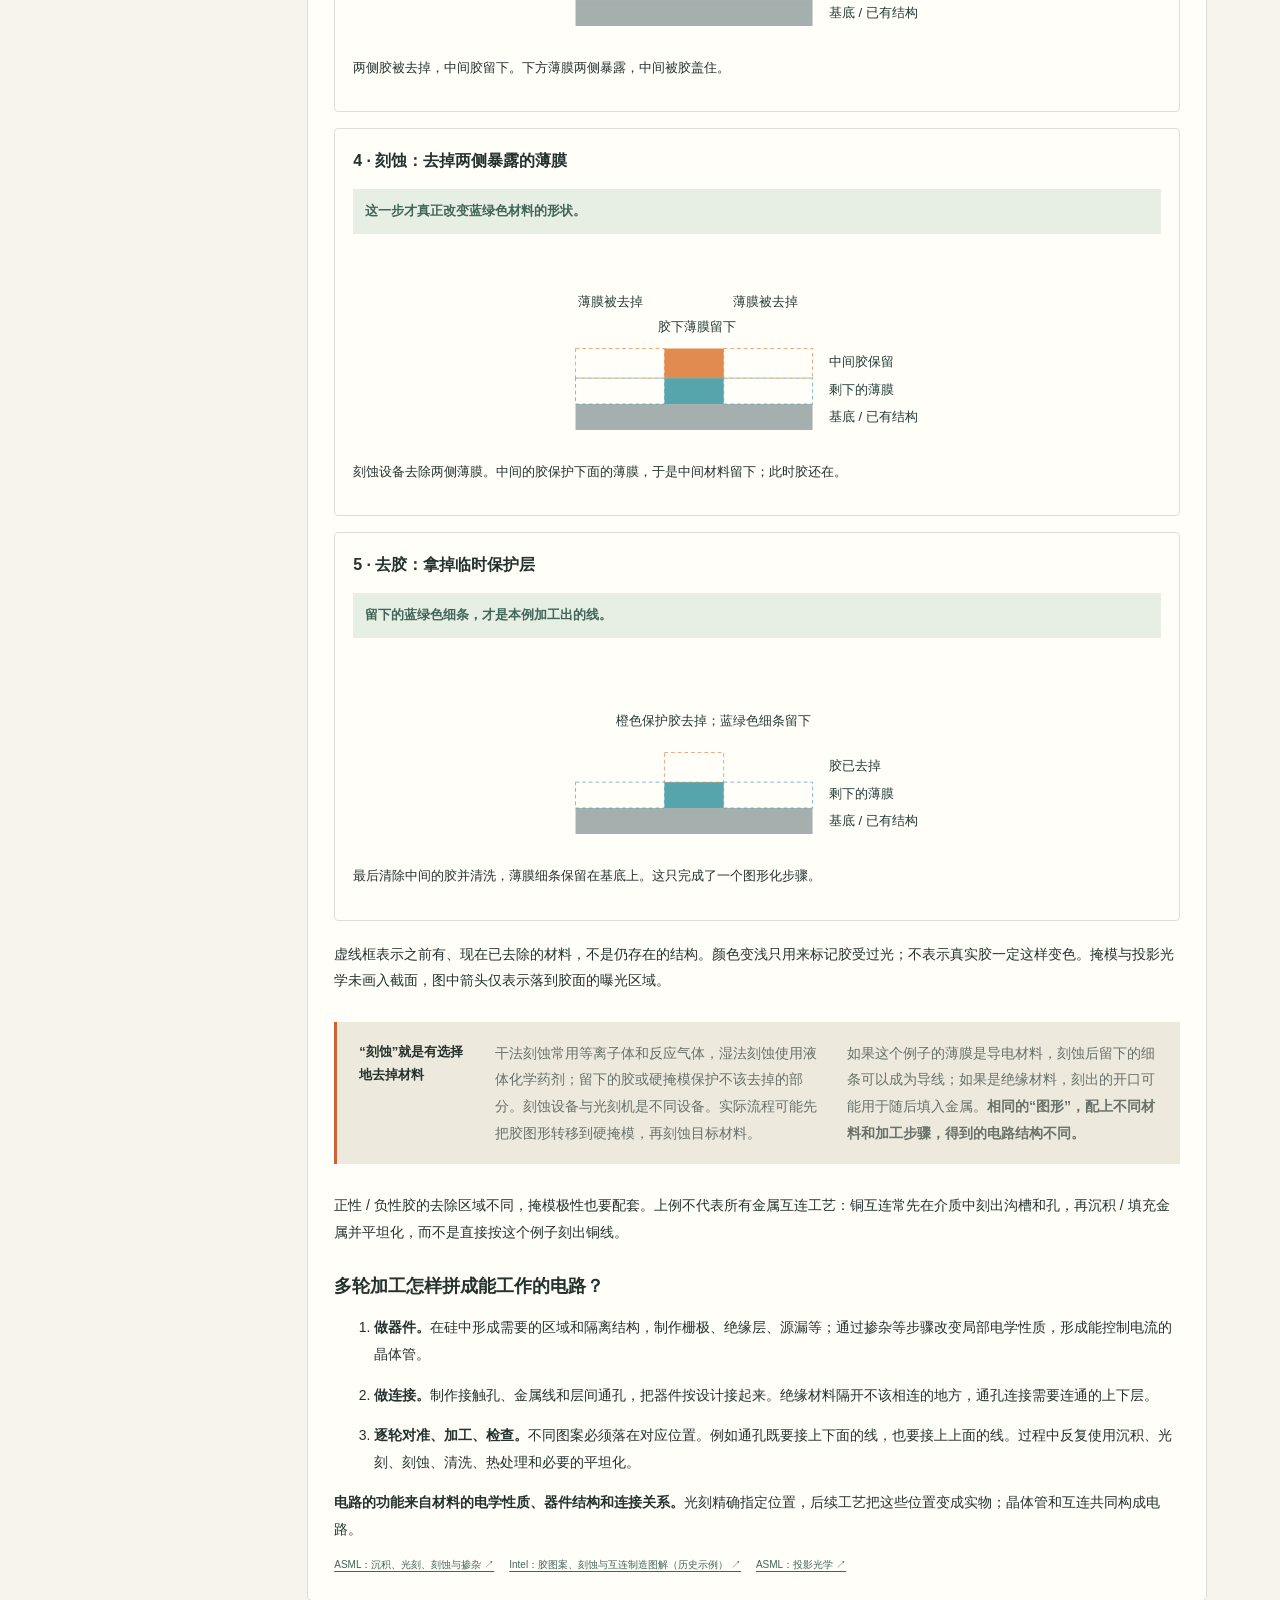
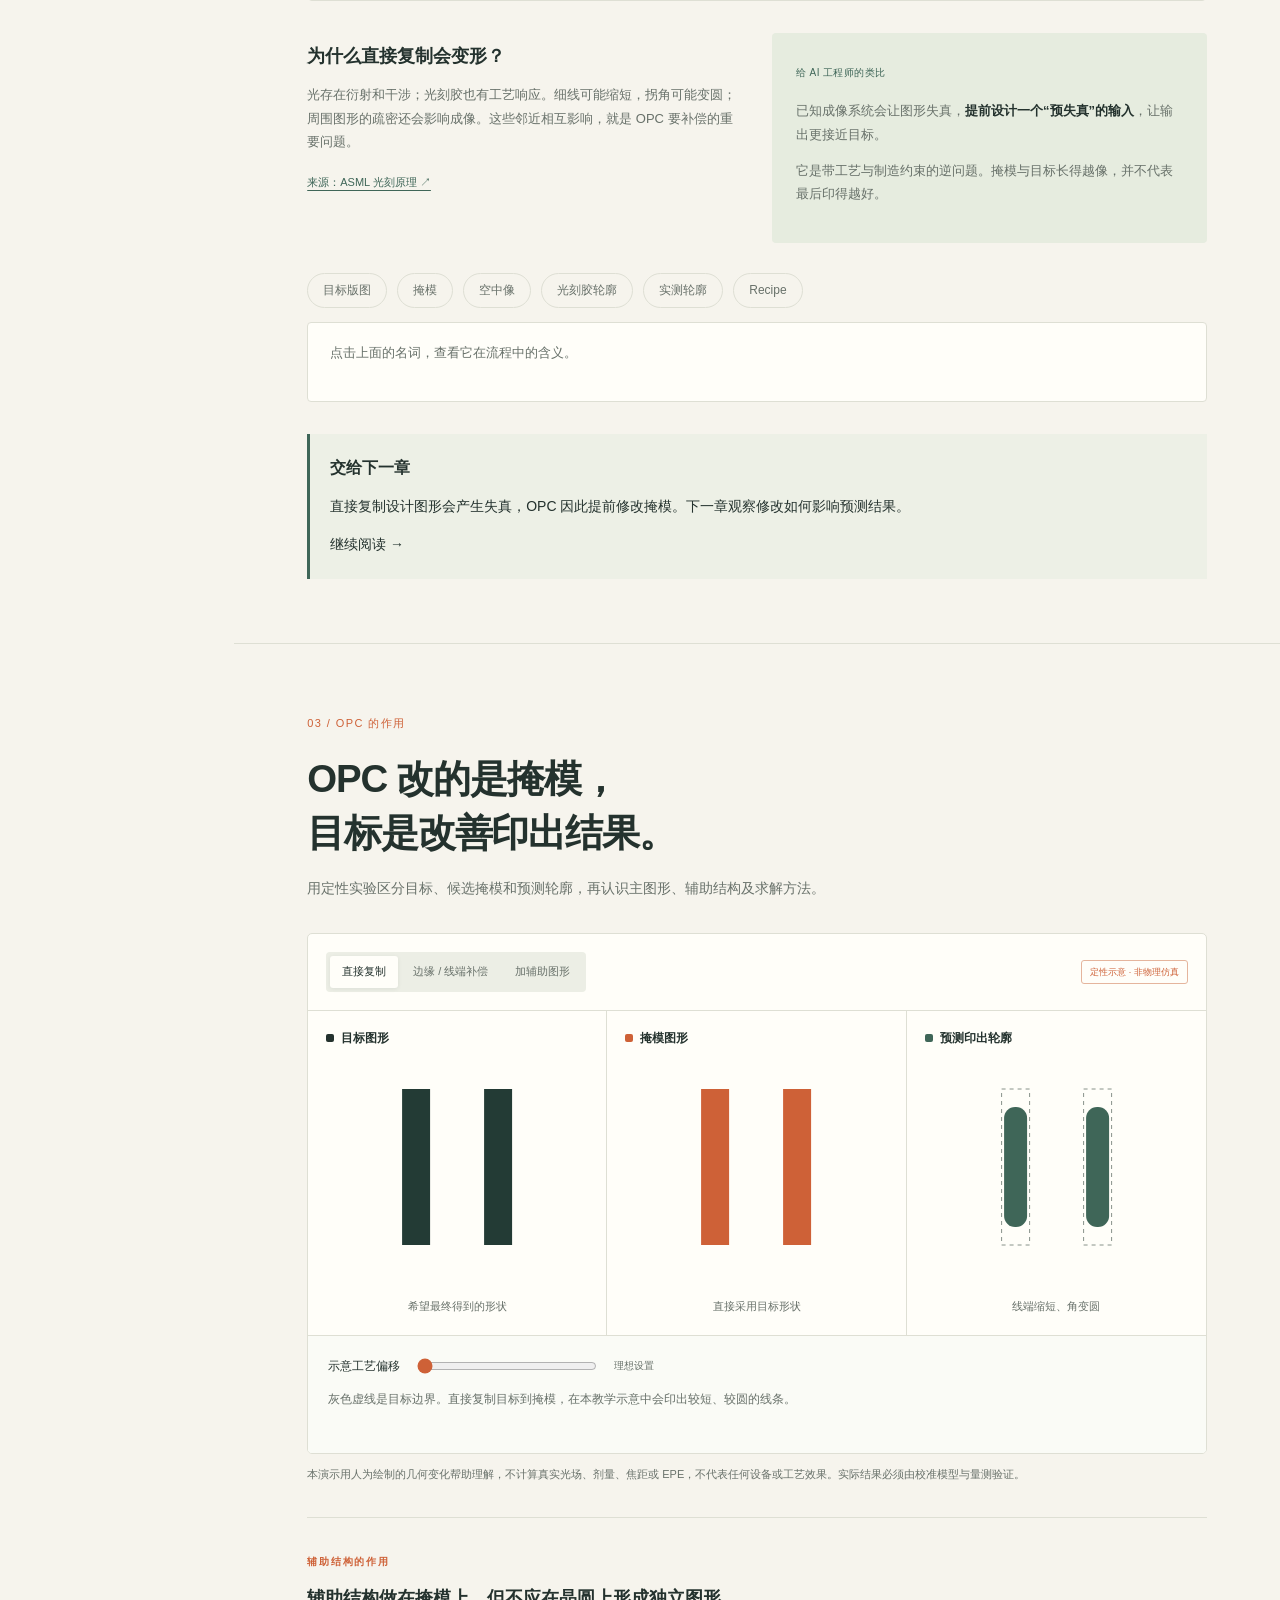
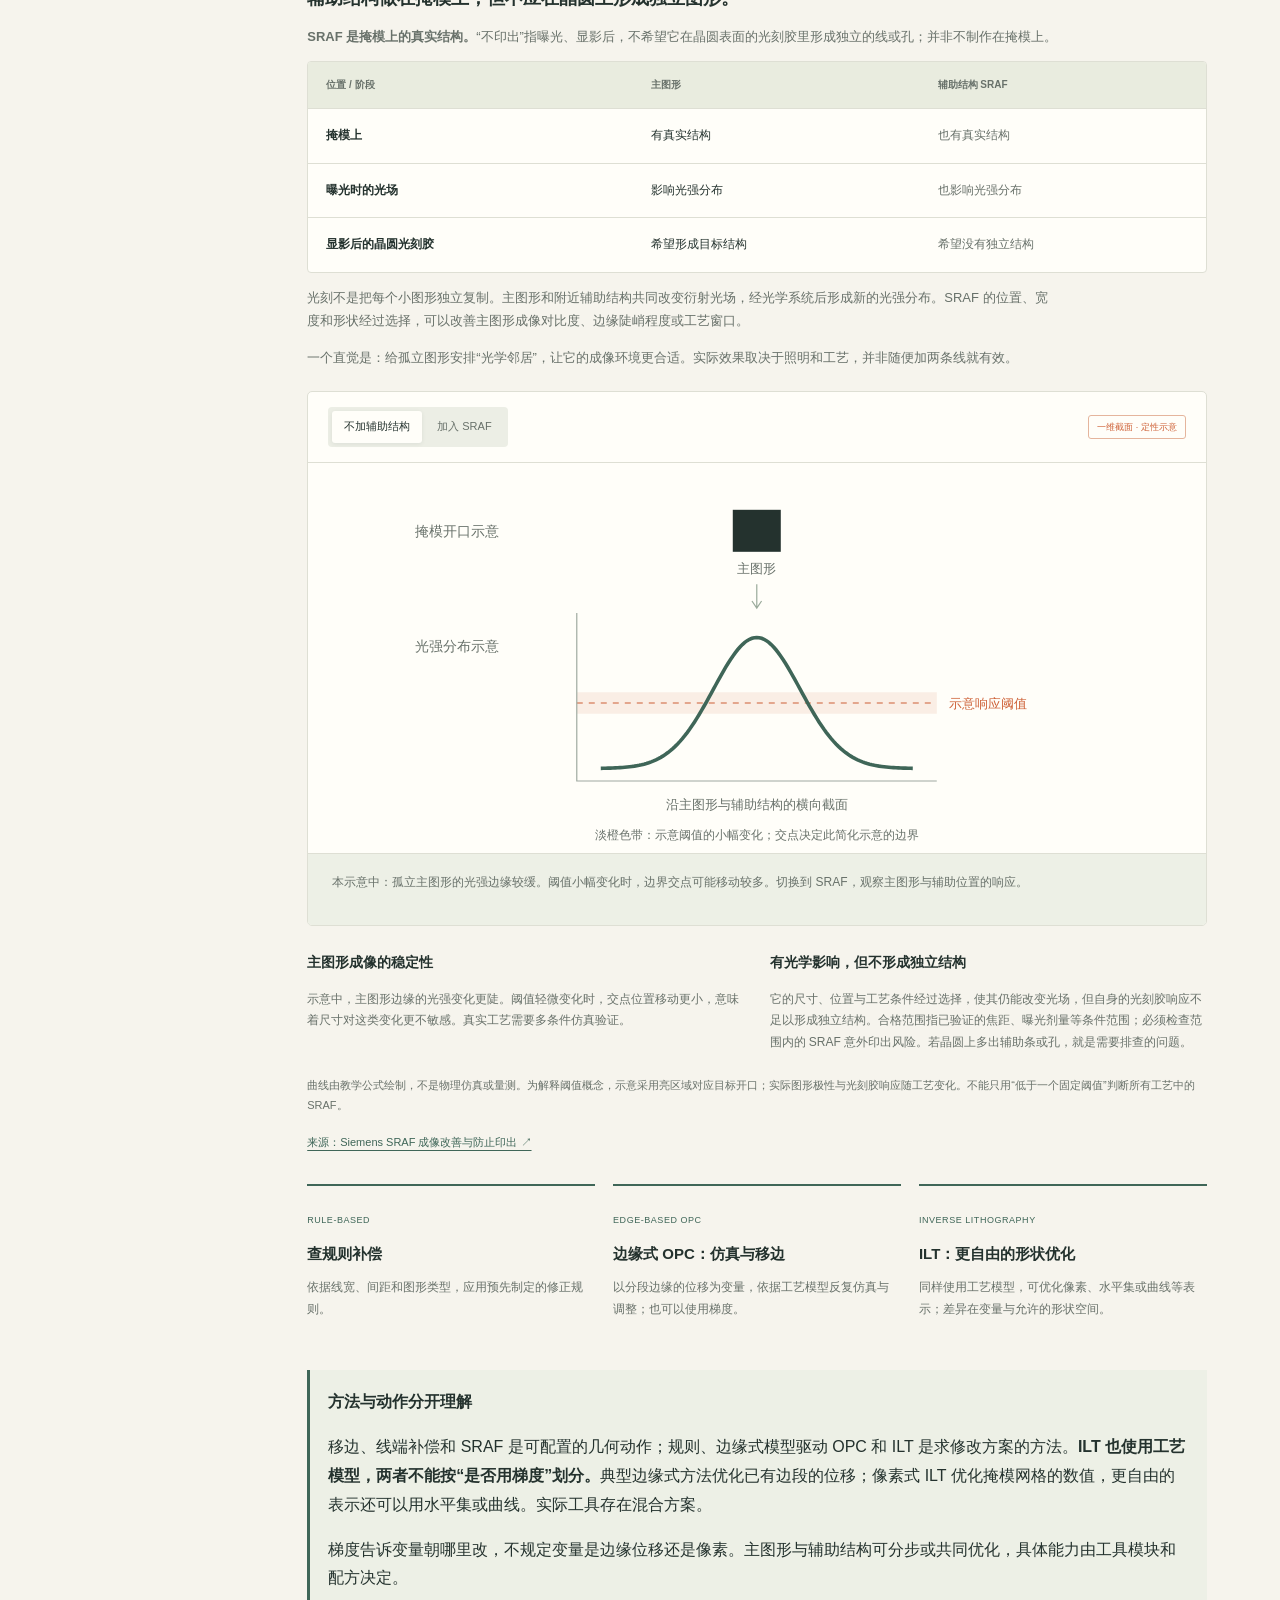
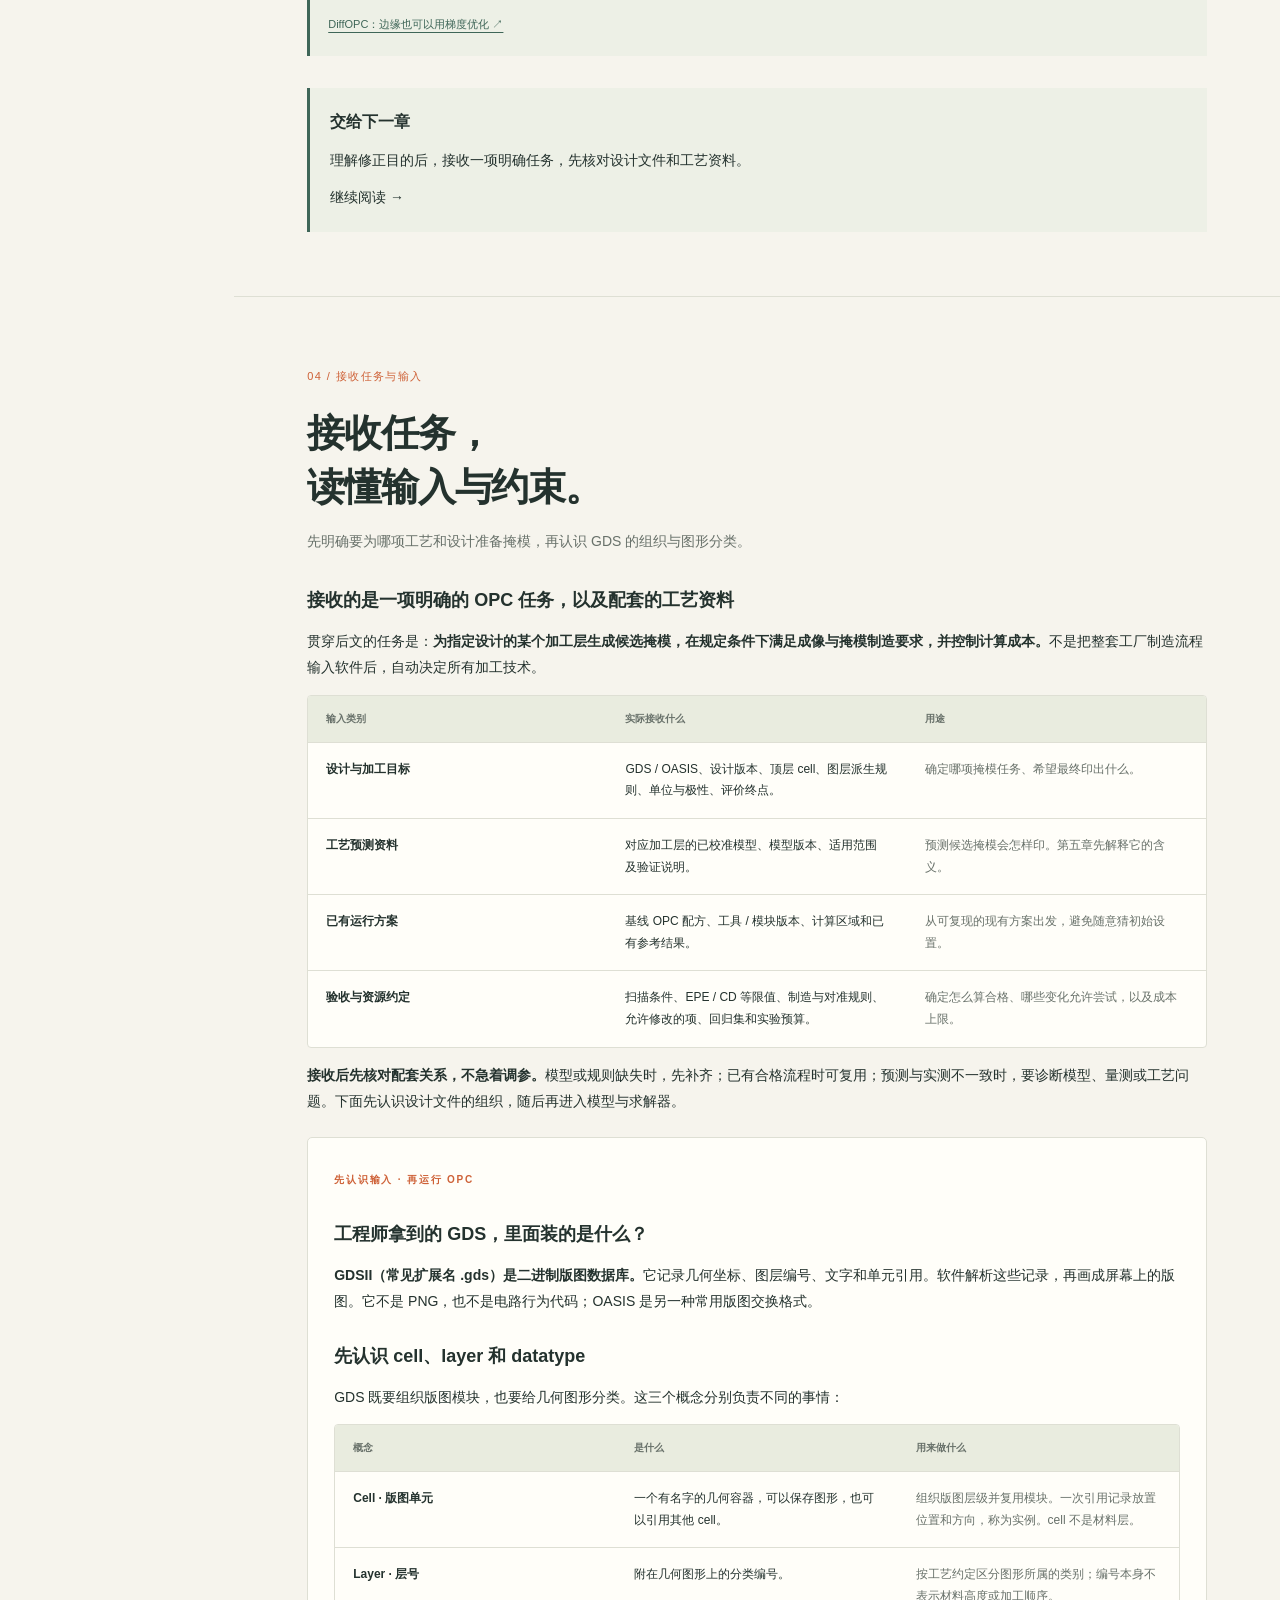
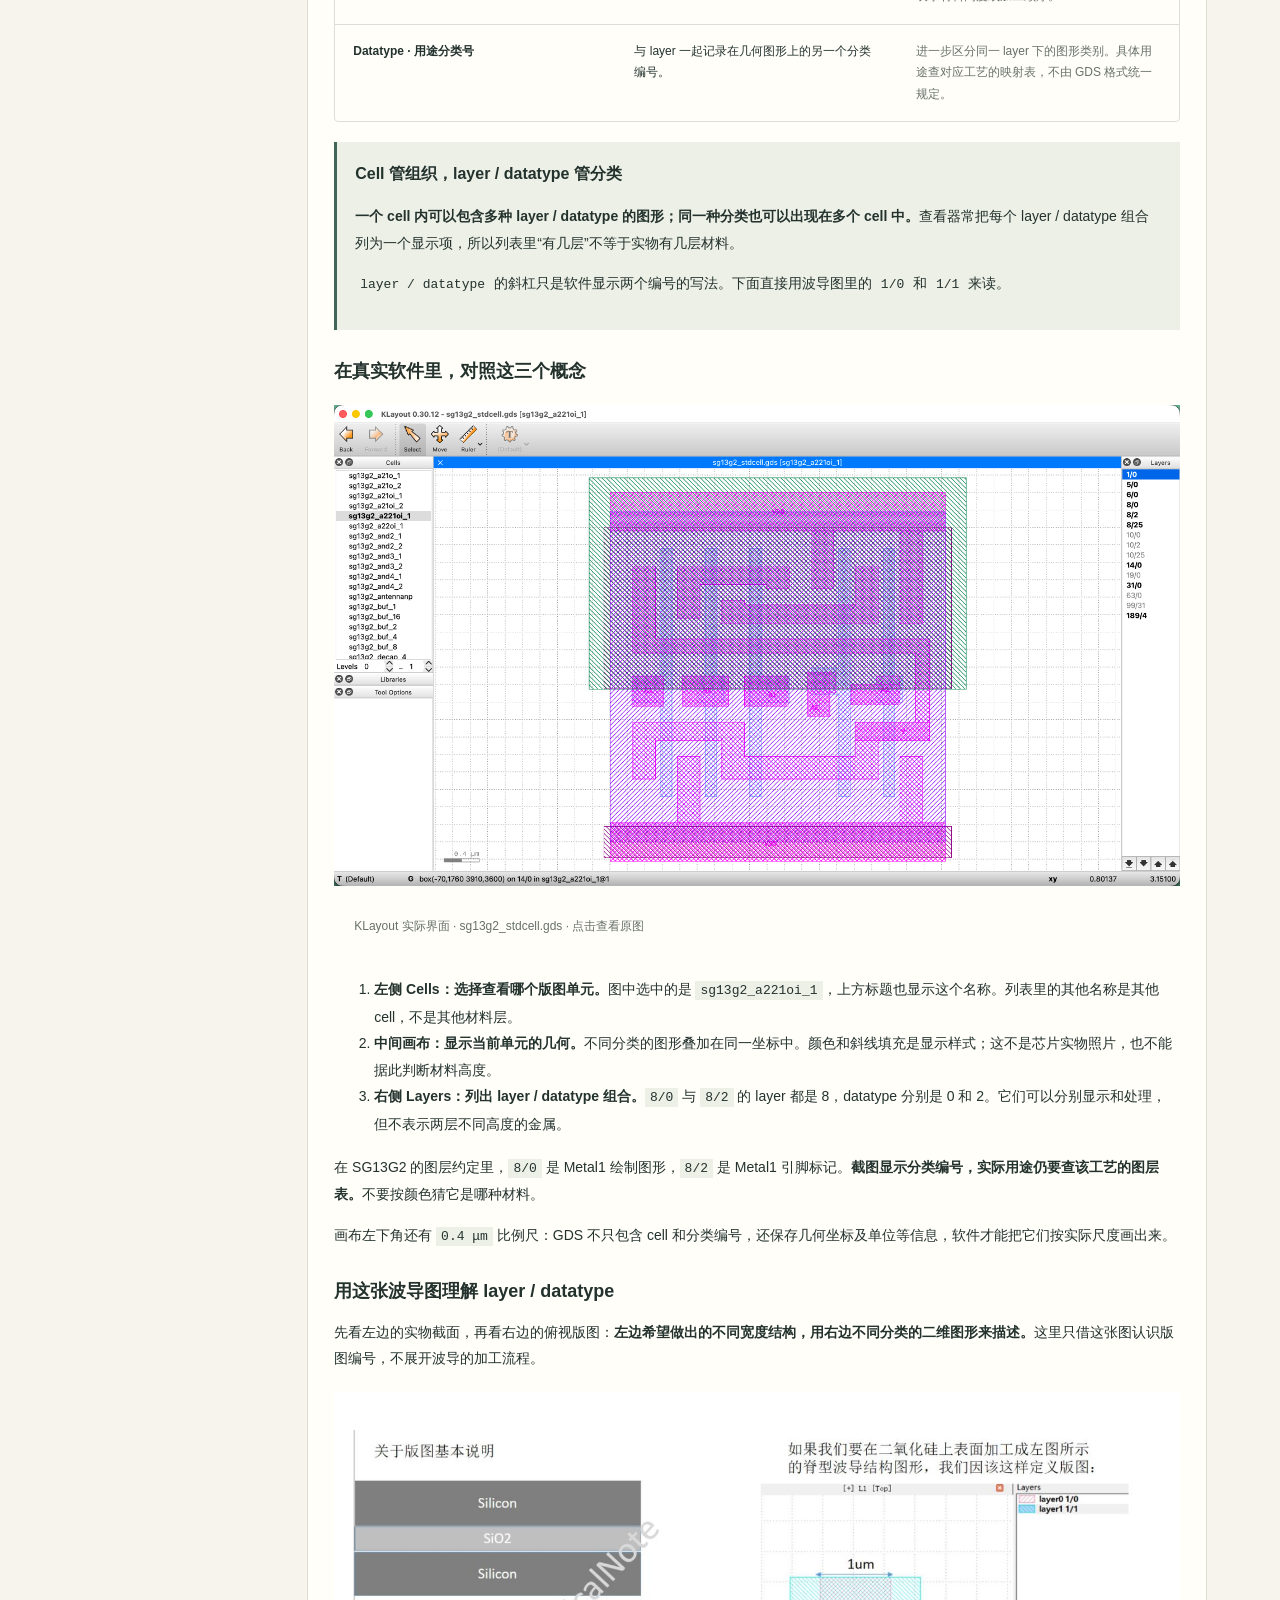
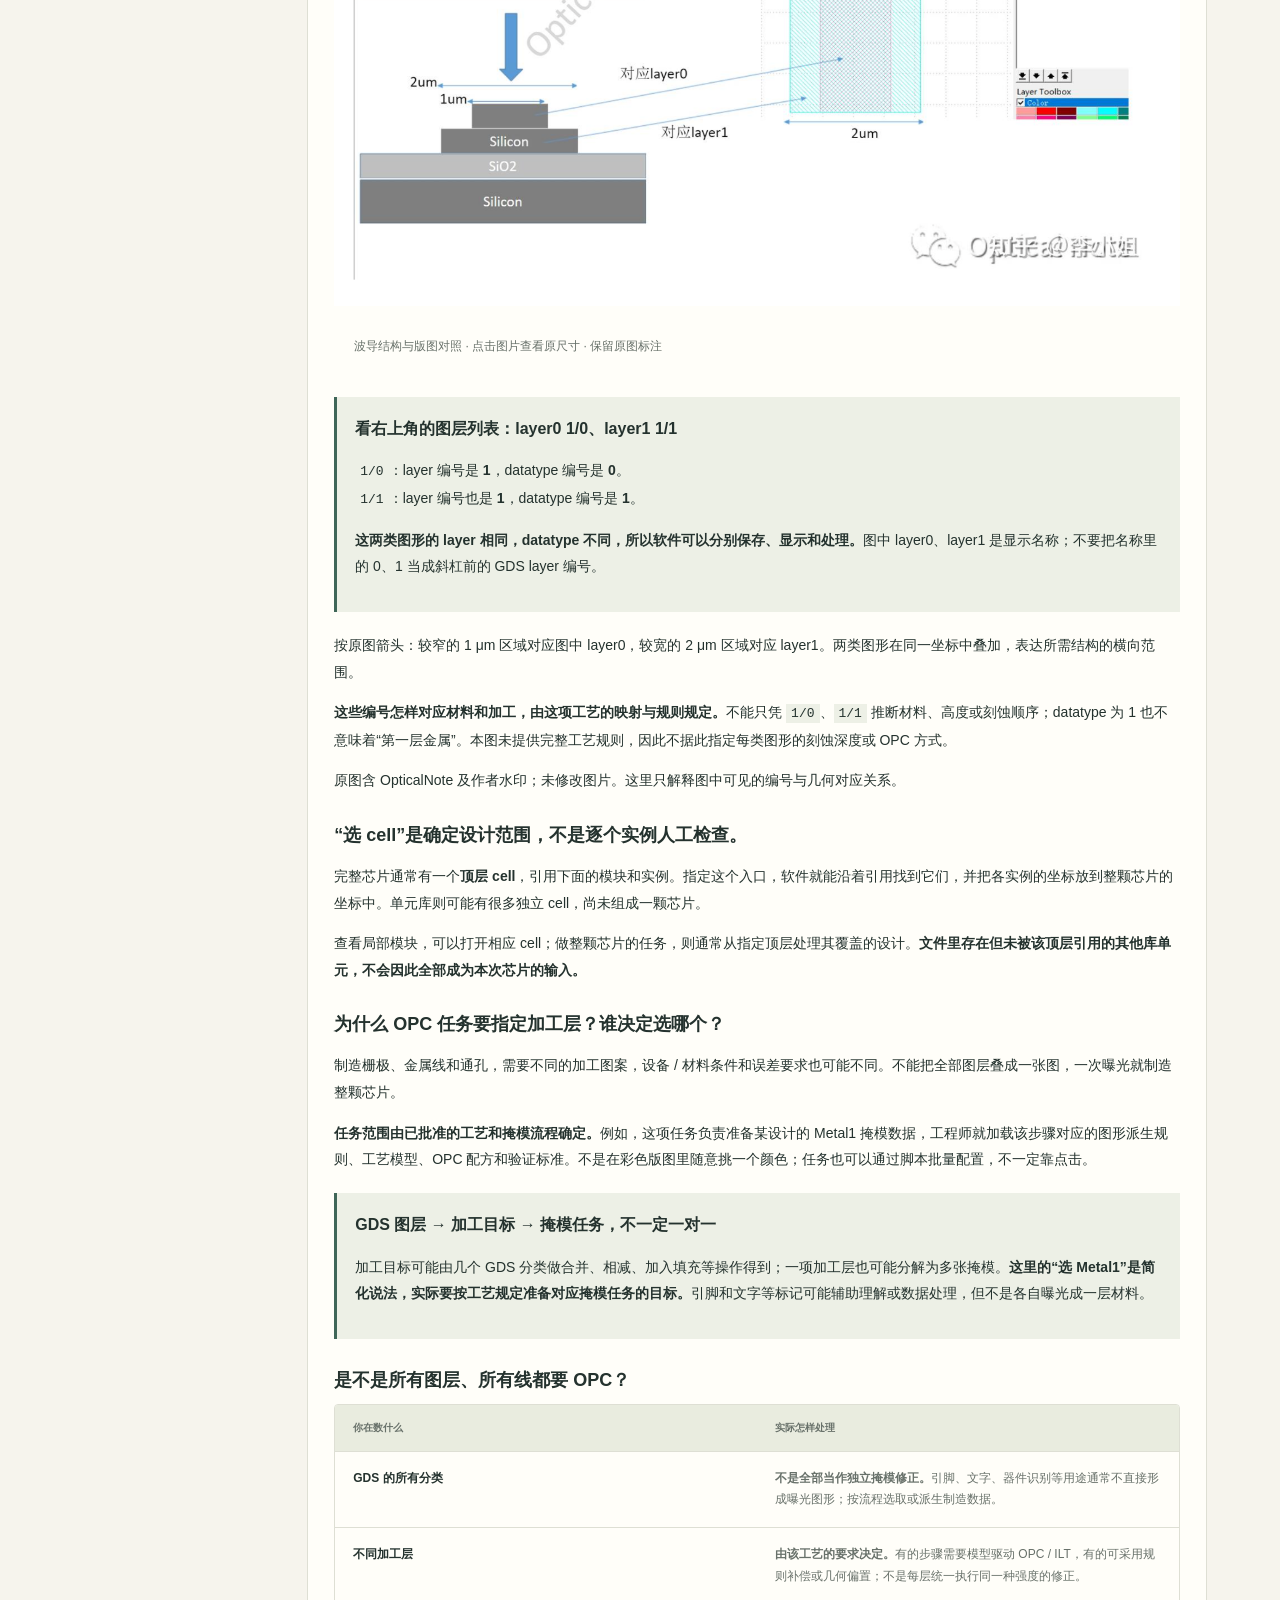
==== commit f04c7aff: "Remove manufacturing completion milestone explanation" ====
--- a/index.html
+++ b/index.html
@@ -35,9 +35,6 @@
 <div class="fabrication-legend"><span><i style="background:#e28b50"></i>临时光刻胶</span><span><i style="background:#56a5ad"></i>待加工薄膜</span><span><i style="background:#a5b0ae"></i>下方基底 / 已有结构</span></div>
 <div class="fabrication-steps"><article><h4>1 · 先铺薄膜，再盖一层胶</h4><p class="fabrication-key">开始时：整面薄膜都在，整面胶也都在。</p><svg viewBox="0 0 540 270" role="img" aria-label="1 · 先铺薄膜，再盖一层胶"><defs><marker id="arr0" markerWidth="8" markerHeight="8" refX="6" refY="3" orient="auto"><path d="M0 0L6 3L0 6" fill="#ad5428"/></marker></defs><rect x="25" y="212" width="320" height="35" fill="#a5b0ae"/><text x="367" y="235">基底 / 已有结构</text><rect x="25" y="177" width="320" height="35" fill="#56a5ad"/><text x="367" y="199">薄膜（整面）</text><rect x="25" y="137" width="320" height="40" fill="#e28b50"/><text x="367" y="161">光刻胶（整面）</text><text x="40" y="80">两侧以后去掉</text><text x="148" y="110" font-weight="bold">中间要保留</text></svg><p>橙色胶像临时保护层，覆盖在蓝绿色薄膜上。现在还没有做出那条细线。</p></article><article><h4>2 · 让两侧的胶受光，中间不受光</h4><p class="fabrication-key">曝光后：胶的化学性质变了，材料还没被挖走。</p><svg viewBox="0 0 540 270" role="img" aria-label="2 · 让两侧的胶受光，中间不受光"><defs><marker id="arr1" markerWidth="8" markerHeight="8" refX="6" refY="3" orient="auto"><path d="M0 0L6 3L0 6" fill="#ad5428"/></marker></defs><rect x="25" y="212" width="320" height="35" fill="#a5b0ae"/><text x="367" y="235">基底 / 已有结构</text><rect x="25" y="177" width="320" height="35" fill="#56a5ad"/><text x="367" y="199">薄膜（整面）</text><rect x="25" y="137" width="120" height="40" fill="#f4c8a1"/><rect x="145" y="137" width="80" height="40" fill="#e28b50"/><rect x="225" y="137" width="120" height="40" fill="#f4c8a1"/><text x="367" y="161">光刻胶（整面）</text><text x="35" y="30">光刻机投影到胶面的光（光学系统省略）</text><path d="M55 65v62" stroke="#ad5428" stroke-width="3" marker-end="url(#arr1)"/><path d="M100 65v62" stroke="#ad5428" stroke-width="3" marker-end="url(#arr1)"/><path d="M255 65v62" stroke="#ad5428" stroke-width="3" marker-end="url(#arr1)"/><path d="M305 65v62" stroke="#ad5428" stroke-width="3" marker-end="url(#arr1)"/><text x="36" y="55">受光</text><text x="147" y="95">不受光</text><text x="251" y="55">受光</text></svg><p>这个正胶例子里，光刻机把光投到两侧；中间胶保留原来的响应。受光的胶随后更容易被显影液去除。</p></article><article><h4>3 · 显影：洗掉两侧受光的胶</h4><p class="fabrication-key">变化发生在橙色胶层；薄膜仍是一整片。</p><svg viewBox="0 0 540 270" role="img" aria-label="3 · 显影：洗掉两侧受光的胶"><defs><marker id="arr2" markerWidth="8" markerHeight="8" refX="6" refY="3" orient="auto"><path d="M0 0L6 3L0 6" fill="#ad5428"/></marker></defs><rect x="25" y="212" width="320" height="35" fill="#a5b0ae"/><text x="367" y="235">基底 / 已有结构</text><rect x="25" y="177" width="320" height="35" fill="#56a5ad"/><text x="367" y="199">薄膜（整面）</text><rect x="145" y="137" width="80" height="40" fill="#e28b50"/><path d="M25 137h120v40H25zm200 0h120v40H225z" fill="none" stroke="#e28b50" stroke-dasharray="5 4"/><text x="367" y="161">中间胶保留</text><text x="29" y="95">胶洗掉了</text><text x="237" y="95">胶洗掉了</text><text x="147" y="125">保护下面</text></svg><p>两侧胶被去掉，中间胶留下。下方薄膜两侧暴露，中间被胶盖住。</p></article><article><h4>4 · 刻蚀：去掉两侧暴露的薄膜</h4><p class="fabrication-key">这一步才真正改变蓝绿色材料的形状。</p><svg viewBox="0 0 540 270" role="img" aria-label="4 · 刻蚀：去掉两侧暴露的薄膜"><defs><marker id="arr3" markerWidth="8" markerHeight="8" refX="6" refY="3" orient="auto"><path d="M0 0L6 3L0 6" fill="#ad5428"/></marker></defs><rect x="25" y="212" width="320" height="35" fill="#a5b0ae"/><text x="367" y="235">基底 / 已有结构</text><rect x="145" y="177" width="80" height="35" fill="#56a5ad"/><path d="M25 177h120v35H25zm200 0h120v35H225z" fill="none" stroke="#56a5ad" stroke-dasharray="5 4"/><text x="367" y="199">剩下的薄膜</text><rect x="145" y="137" width="80" height="40" fill="#e28b50"/><path d="M25 137h120v40H25zm200 0h120v40H225z" fill="none" stroke="#e28b50" stroke-dasharray="5 4"/><text x="367" y="161">中间胶保留</text><text x="28" y="80">薄膜被去掉</text><text x="238" y="80">薄膜被去掉</text><text x="137" y="113">胶下薄膜留下</text></svg><p>刻蚀设备去除两侧薄膜。中间的胶保护下面的薄膜，于是中间材料留下；此时胶还在。</p></article><article><h4>5 · 去胶：拿掉临时保护层</h4><p class="fabrication-key">留下的蓝绿色细条，才是本例加工出的线。</p><svg viewBox="0 0 540 270" role="img" aria-label="5 · 去胶：拿掉临时保护层"><defs><marker id="arr4" markerWidth="8" markerHeight="8" refX="6" refY="3" orient="auto"><path d="M0 0L6 3L0 6" fill="#ad5428"/></marker></defs><rect x="25" y="212" width="320" height="35" fill="#a5b0ae"/><text x="367" y="235">基底 / 已有结构</text><rect x="145" y="177" width="80" height="35" fill="#56a5ad"/><path d="M25 177h120v35H25zm200 0h120v35H225z" fill="none" stroke="#56a5ad" stroke-dasharray="5 4"/><text x="367" y="199">剩下的薄膜</text><rect x="145" y="137" width="80" height="40" fill="none" stroke="#e28b50" stroke-dasharray="5 4"/><text x="367" y="161">胶已去掉</text><text x="80" y="100">橙色保护胶去掉；蓝绿色细条留下</text></svg><p>最后清除中间的胶并清洗，薄膜细条保留在基底上。这只完成了一个图形化步骤。</p></article></div><p class="small">虚线框表示之前有、现在已去除的材料，不是仍存在的结构。颜色变浅只用来标记胶受过光；不表示真实胶一定这样变色。掩模与投影光学未画入截面，图中箭头仅表示落到胶面的曝光区域。</p><div class="note"><strong>“刻蚀”就是有选择地去掉材料</strong><p>干法刻蚀常用等离子体和反应气体，湿法刻蚀使用液体化学药剂；留下的胶或硬掩模保护不该去掉的部分。刻蚀设备与光刻机是不同设备。实际流程可能先把胶图形转移到硬掩模，再刻蚀目标材料。</p><p>如果这个例子的薄膜是导电材料，刻蚀后留下的细条可以成为导线；如果是绝缘材料，刻出的开口可能用于随后填入金属。<strong>相同的“图形”，配上不同材料和加工步骤，得到的电路结构不同。</strong></p></div>
 <p class="small">正性 / 负性胶的去除区域不同，掩模极性也要配套。上例不代表所有金属互连工艺：铜互连常先在介质中刻出沟槽和孔，再沉积 / 填充金属并平坦化，而不是直接按这个例子刻出铜线。</p>
-<h3>一次刻蚀做完，整颗芯片完成了吗？</h3>
-<div class="fabrication-milestones"><article><b>一次曝光完成</b><p>胶中形成化学变化，图案通常尚未显现。还要按工艺烘烤和显影。</p></article><article><b>一次图形转移完成</b><p>当前加工步骤的材料形状已做出。只完成了整颗芯片的一部分，还要检查尺寸、缺陷和层间对准。</p></article><article><b>晶圆上的电路制造完成</b><p>完成规定的器件、接触和多层互连等全部制造步骤，以及最终保护层和焊盘开口。随后仍有晶圆电测、切割、封装及成品测试。</p></article></div>
-<p>“制程”有时指整套工艺技术，有时指某个加工流程，所以需要明确范围。这里说<strong>晶圆制造完成</strong>，指电路结构已在晶圆上做完；不是说曝光一次，也不是说产品已经封装好。</p>
 <h3>多轮加工怎样拼成能工作的电路？</h3>
 <ol class="fabrication-circuit"><li><strong>做器件。</strong>在硅中形成需要的区域和隔离结构，制作栅极、绝缘层、源漏等；通过掺杂等步骤改变局部电学性质，形成能控制电流的晶体管。</li><li><strong>做连接。</strong>制作接触孔、金属线和层间通孔，把器件按设计接起来。绝缘材料隔开不该相连的地方，通孔连接需要连通的上下层。</li><li><strong>逐轮对准、加工、检查。</strong>不同图案必须落在对应位置。例如通孔既要接上下面的线，也要接上上面的线。过程中反复使用沉积、光刻、刻蚀、清洗、热处理和必要的平坦化。</li></ol>
 <p><strong>电路的功能来自材料的电学性质、器件结构和连接关系。</strong>光刻精确指定位置，后续工艺把这些位置变成实物；晶体管和互连共同构成电路。</p>
